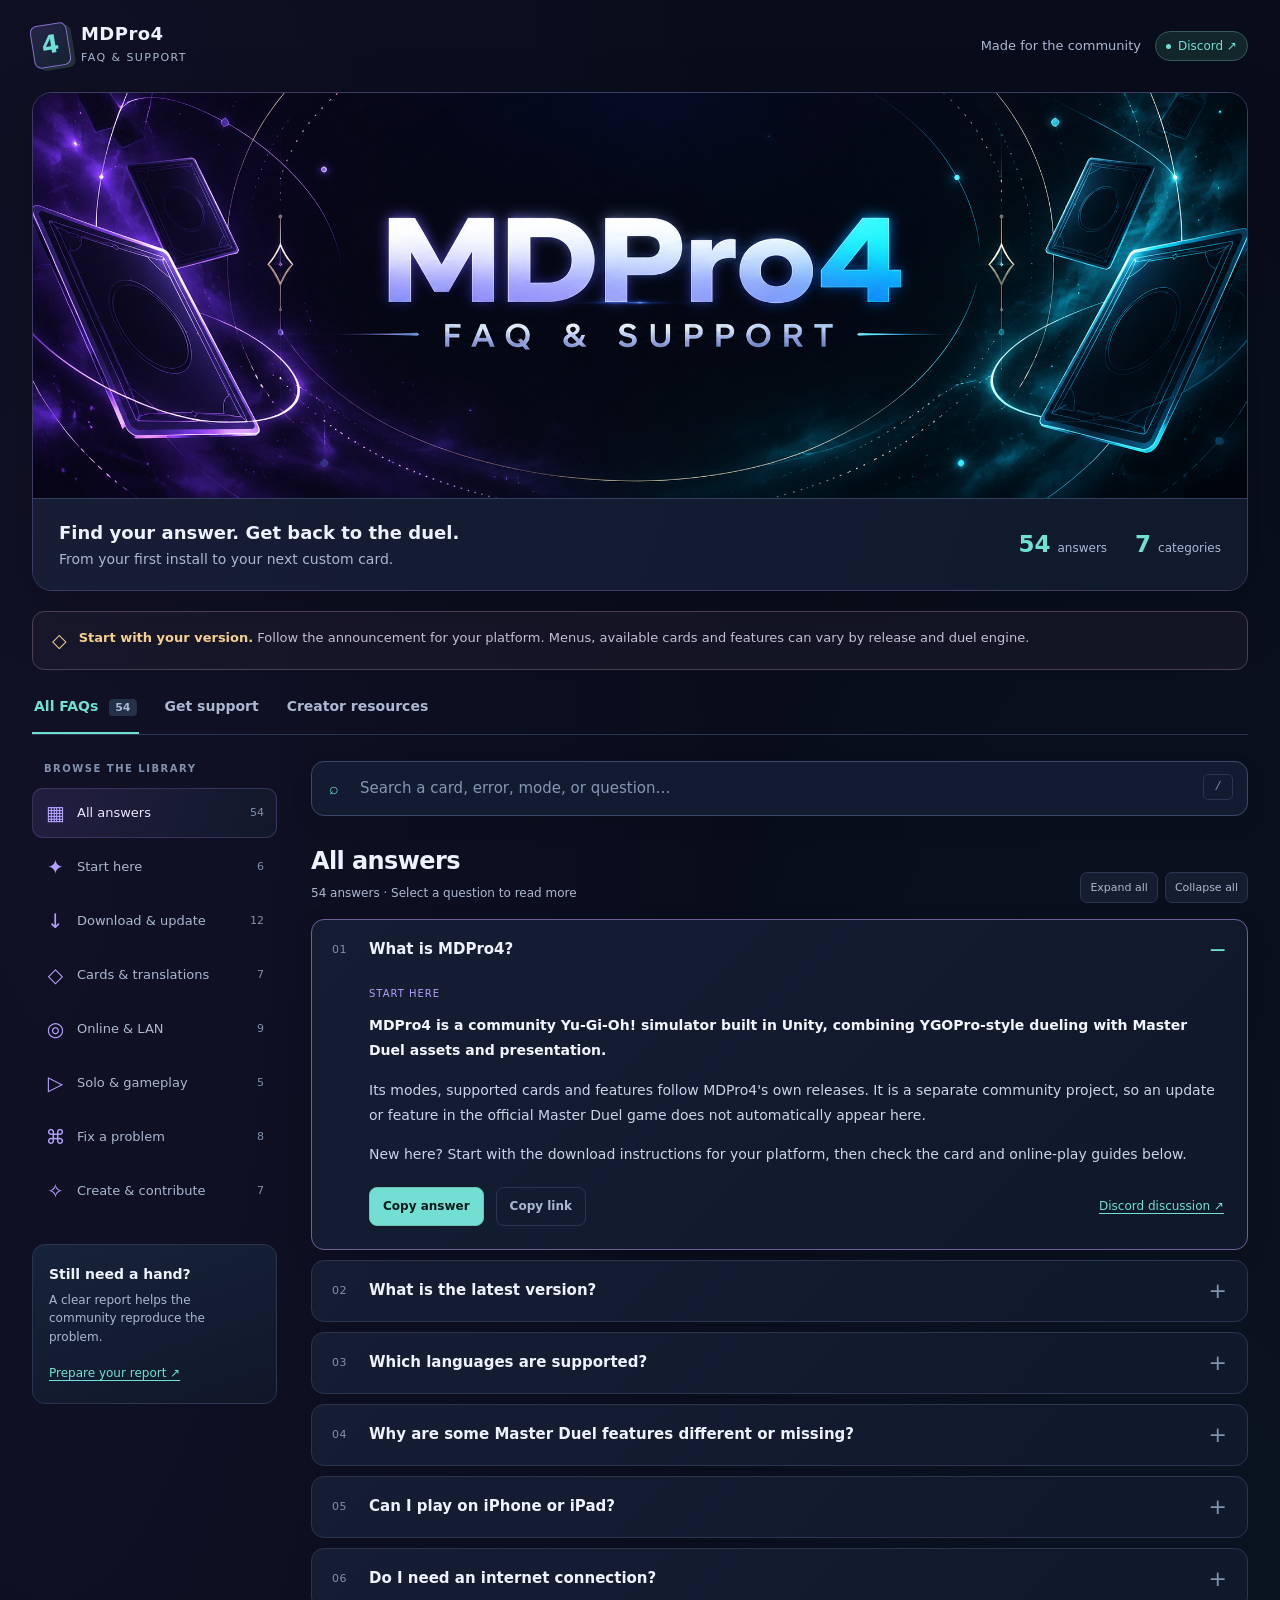
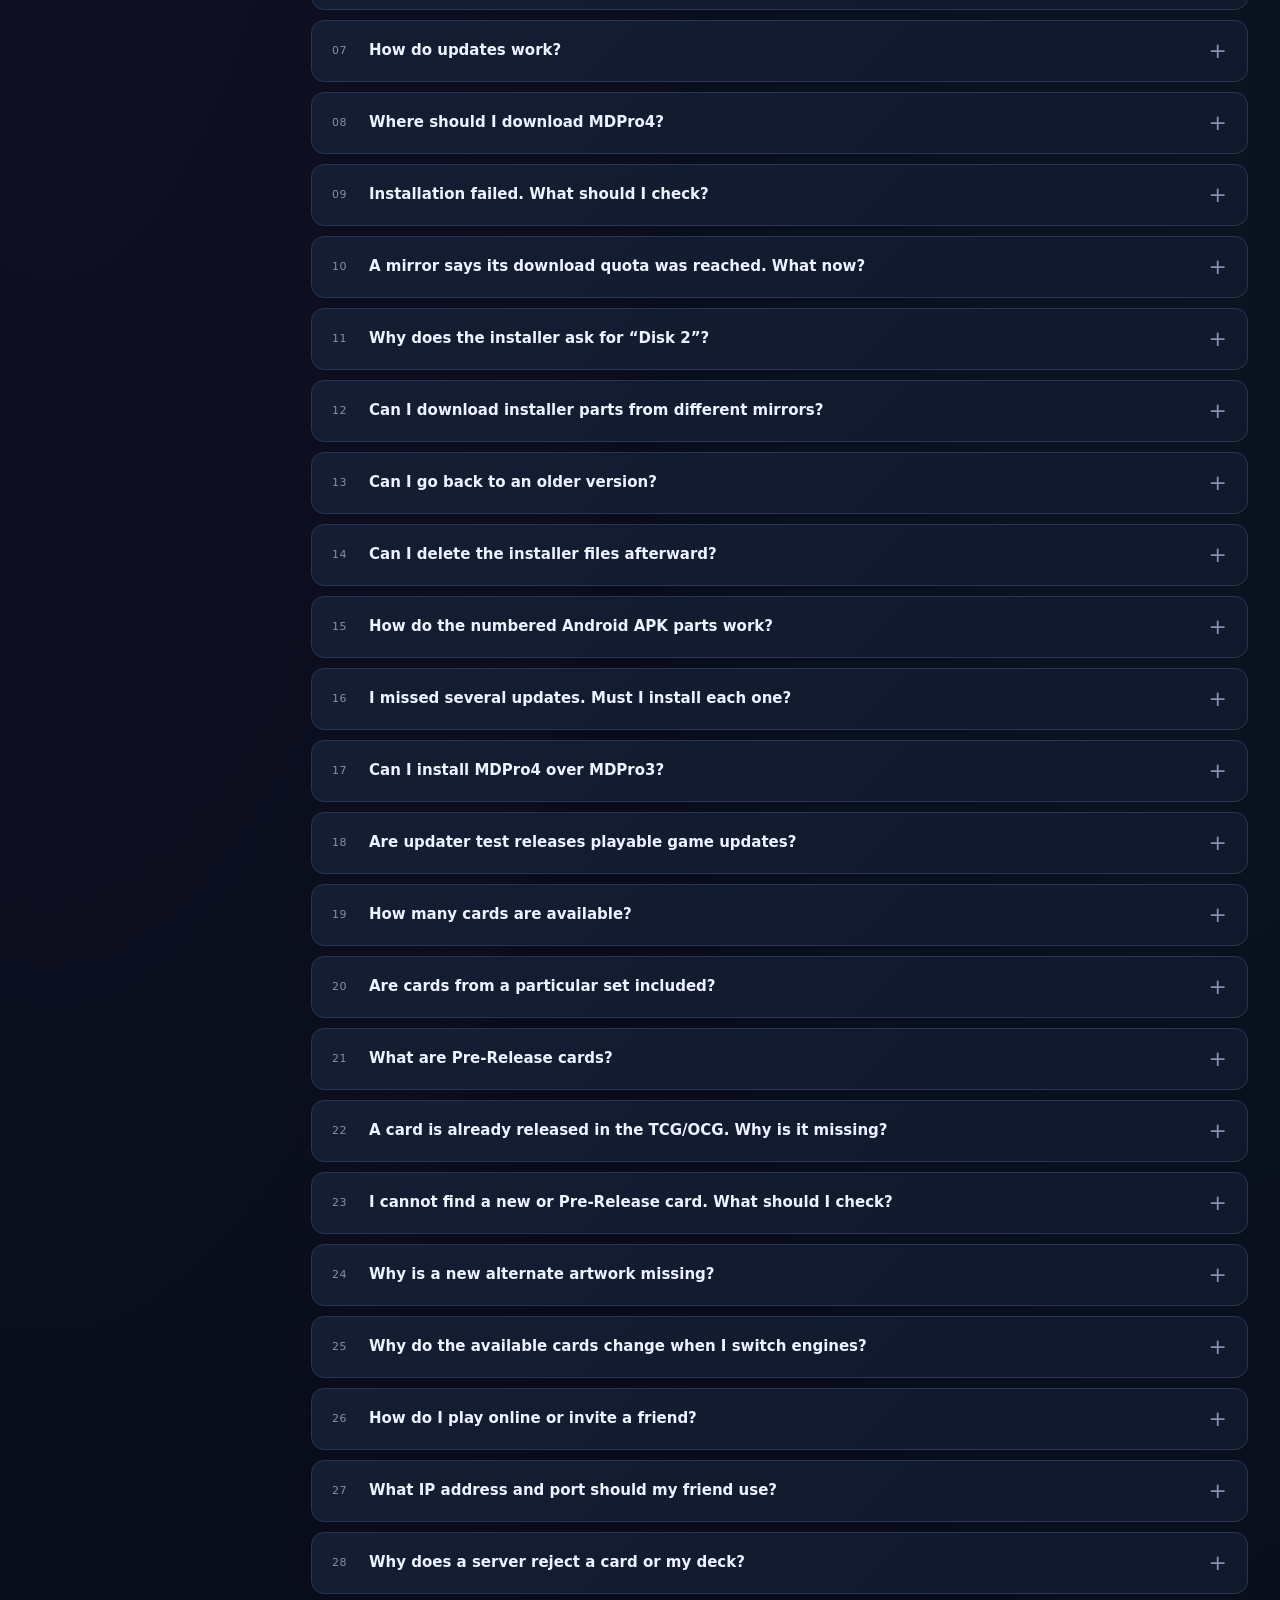
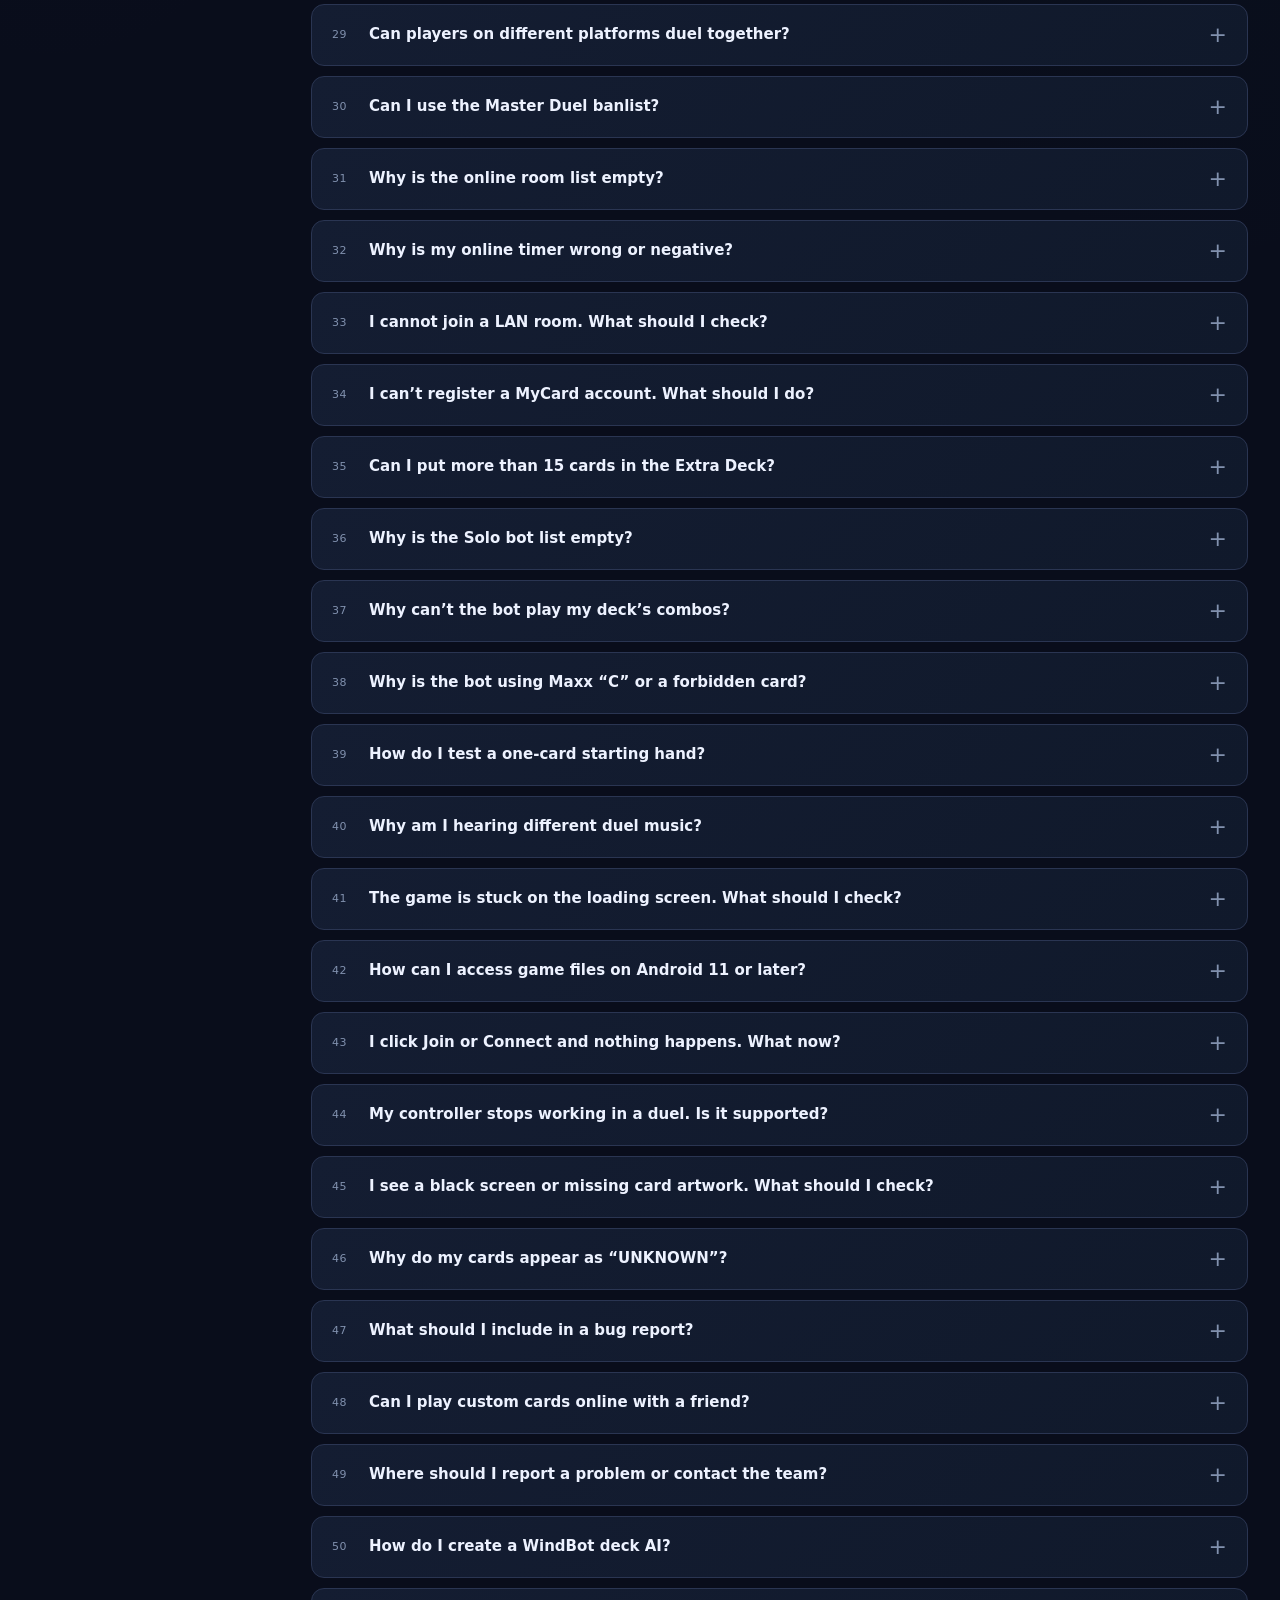
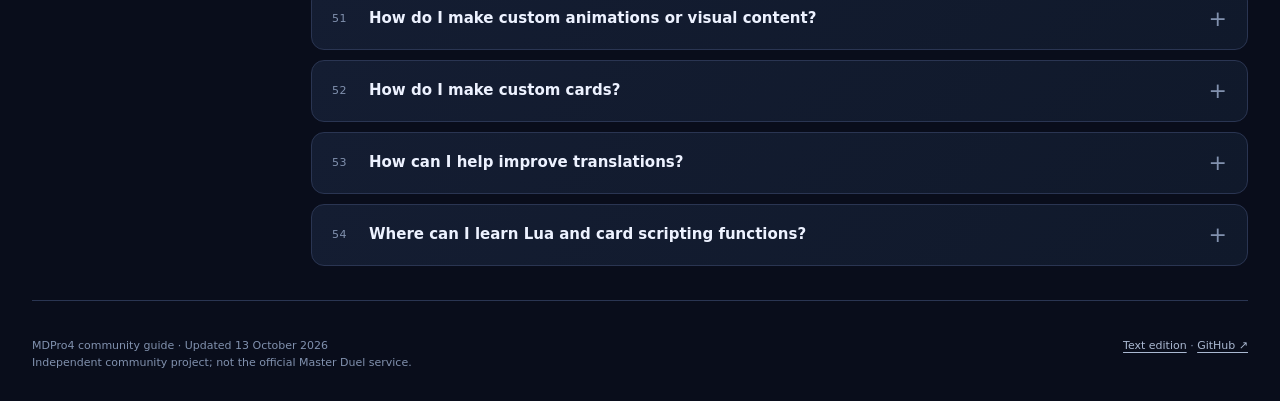
==== docs/index.html @ 45650cda "Publish MDPro4 FAQ and support website" ====
<!doctype html>
<html lang="en">
<head>
  <meta charset="utf-8">
  <meta name="viewport" content="width=device-width, initial-scale=1">
  <meta name="color-scheme" content="dark">
  <meta name="theme-color" content="#090d1b">
  <meta name="description" content="Find clear answers about MDPro4: downloads, updates, cards, translations, online play, troubleshooting and custom content.">
  <meta property="og:type" content="website">
  <meta property="og:title" content="MDPro4 — FAQ & Support">
  <meta property="og:description" content="Find your answer. Get back to the duel. The community guide to MDPro4.">
  <meta property="og:url" content="https://elderlich.github.io/MDPro4-FAQ/">
  <meta property="og:image" content="https://elderlich.github.io/MDPro4-FAQ/assets/faq-banner.png">
  <meta name="twitter:card" content="summary_large_image">
  <link rel="canonical" href="https://elderlich.github.io/MDPro4-FAQ/">
  <link rel="icon" type="image/svg+xml" href="assets/favicon.svg">
  <link rel="stylesheet" href="assets/site.css">
  <script src="assets/site.js" defer></script>
  <title>MDPro4 — FAQ & Support</title>
</head>
<body>
<a class="skip-link" href="#faq">Skip to questions</a>
<div class="shell">
  <header class="masthead">
    <a class="brand" href="#top" aria-label="MDPro4 FAQ and Support"><span class="brand-mark" aria-hidden="true">4</span><span><strong>MDPro4</strong><small>FAQ &amp; SUPPORT</small></span></a>
    <div class="masthead-right"><span>Made for the community</span><a class="pill community-link" href="https://discord.com/channels/506499657724067852/1358748598518677606" target="_blank" rel="noopener noreferrer"><span class="dot" aria-hidden="true"></span>Discord ↗</a></div>
  </header>
  <main id="top">
    <h1 class="sr-only">MDPro4 — FAQ &amp; Support</h1>
    <section class="hero" aria-label="Welcome to the MDPro4 community guide">
      <img src="assets/faq-banner.png" alt="MDPro4 — FAQ & Support, with glowing teal and violet cards" width="2172" height="724" fetchpriority="high">
      <div class="hero-tail"><p><strong>Find your answer. Get back to the duel.</strong>From your first install to your next custom card.</p><div class="hero-stats" aria-label="Guide overview"><div class="stat"><b>54</b><span>answers</span></div><div class="stat"><b>7</b><span>categories</span></div></div></div>
    </section>
    <div class="notice"><span class="notice-icon" aria-hidden="true">◇</span><div><b>Start with your version.</b> Follow the announcement for your platform. Menus, available cards and features can vary by release and duel engine.</div></div>
    <nav class="workspace-nav" aria-label="Guide sections"><a href="#faq" class="workspace-tab" data-pane="faq" aria-current="page">All FAQs <span class="tab-count">54</span></a><a href="#support" class="workspace-tab" data-pane="support">Get support</a><a href="#resources" class="workspace-tab" data-pane="resources">Creator resources</a></nav>
    <section id="faq" data-section="faq" aria-label="Frequently asked questions">
      <div class="library-grid">
        <aside class="sidebar"><div class="sidebar-heading">Browse the library</div><div class="category-list" id="categories" aria-label="FAQ categories"><button class="category-button" type="button" data-category="all" aria-pressed="true"><span class="icon" aria-hidden="true">▦</span><span>All answers</span><span class="count">54</span></button><button class="category-button" type="button" data-category="start" aria-pressed="false"><span class="icon" aria-hidden="true">✦</span><span>Start here</span><span class="count">6</span></button><button class="category-button" type="button" data-category="download" aria-pressed="false"><span class="icon" aria-hidden="true">↓</span><span>Download &amp; update</span><span class="count">12</span></button><button class="category-button" type="button" data-category="cards" aria-pressed="false"><span class="icon" aria-hidden="true">◇</span><span>Cards &amp; translations</span><span class="count">7</span></button><button class="category-button" type="button" data-category="online" aria-pressed="false"><span class="icon" aria-hidden="true">◎</span><span>Online &amp; LAN</span><span class="count">9</span></button><button class="category-button" type="button" data-category="solo" aria-pressed="false"><span class="icon" aria-hidden="true">▷</span><span>Solo &amp; gameplay</span><span class="count">5</span></button><button class="category-button" type="button" data-category="troubleshooting" aria-pressed="false"><span class="icon" aria-hidden="true">⌘</span><span>Fix a problem</span><span class="count">8</span></button><button class="category-button" type="button" data-category="create" aria-pressed="false"><span class="icon" aria-hidden="true">✧</span><span>Create &amp; contribute</span><span class="count">7</span></button></div><div class="sidebar-help"><strong>Still need a hand?</strong><p>A clear report helps the community reproduce the problem.</p><a href="#support">Prepare your report ↗</a></div></aside>
        <div class="library-main"><div class="search-wrap"><label class="sr-only" for="search">Search FAQ questions and answers</label><span class="search-icon" aria-hidden="true">⌕</span><input id="search" class="search" type="search" placeholder="Search a card, error, mode, or question…" autocomplete="off"><kbd class="search-key" id="search-key">/</kbd><button type="button" class="clear-search" id="clear-search" aria-label="Clear search" hidden>×</button></div>
          <div class="results-head"><div><h2 id="results-title">All answers</h2><p id="result-count" aria-live="polite">54 answers · Select a question to read more</p></div><div class="results-actions"><button type="button" class="small-button" id="expand-all">Expand all</button><button type="button" class="small-button" id="collapse-all">Collapse all</button></div></div>
          <div class="answer-list" id="answers"><details class="answer" id="faq-what-is-mdpro4" data-category="start" open>
<summary><span class="question-index" aria-hidden="true">01</span><h3 class="question-heading">What is MDPro4?</h3></summary>
<div class="answer-content"><span class="answer-category">Start here</span><div class="markdown"><p><strong>MDPro4 is a community Yu-Gi-Oh! simulator built in Unity, combining YGOPro-style dueling with Master Duel assets and presentation.</strong></p><p>Its modes, supported cards and features follow MDPro4&#x27;s own releases. It is a separate community project, so an update or feature in the official Master Duel game does not automatically appear here.</p><p>New here? Start with the download instructions for your platform, then check the card and online-play guides below.</p></div>
<div class="answer-actions"><button type="button" class="button primary" data-copy-answer="what-is-mdpro4">Copy answer</button><button type="button" class="button ghost" data-copy-link="what-is-mdpro4">Copy link</button><a class="thread-open" target="_blank" rel="noopener noreferrer" href="https://discord.com/channels/506499657724067852/1459577547107995842">Discord discussion ↗</a></div></div></details>
<details class="answer" id="faq-what-is-the-latest-version" data-category="start">
<summary><span class="question-index" aria-hidden="true">02</span><h3 class="question-heading">What is the latest version?</h3></summary>
<div class="answer-content"><span class="answer-category">Start here</span><div class="markdown"><p><strong>Check #announcements for the latest playable release for your platform.</strong> Compare its version with the one shown in your game and follow the matching installation or update instructions in <strong>#mdpro4-download</strong>.</p><p>A development version number is not a release announcement. Entries described as <strong>synthetic updater fixtures</strong> are for testing the updater, not for playing the game.</p><p>Platform releases can become available at different times, so use the package specifically announced for your device.</p></div>
<div class="answer-actions"><button type="button" class="button primary" data-copy-answer="what-is-the-latest-version">Copy answer</button><button type="button" class="button ghost" data-copy-link="what-is-the-latest-version">Copy link</button><a class="thread-open" target="_blank" rel="noopener noreferrer" href="https://discord.com/channels/506499657724067852/1459579096500670744">Discord discussion ↗</a></div></div></details>
<details class="answer" id="faq-which-languages-are-supported" data-category="start">
<summary><span class="question-index" aria-hidden="true">03</span><h3 class="question-heading">Which languages are supported?</h3></summary>
<div class="answer-content"><span class="answer-category">Start here</span><div class="markdown"><p>You can choose <strong>UI Language</strong> and <strong>Card Language</strong> separately in <strong>Settings → General</strong>.</p><p>The language set includes English, Spanish, French, German, Italian, Japanese, Korean, Portuguese, Thai, Simplified Chinese and Traditional Chinese.</p><p>Card translations and prerelease translations can have different coverage. If a card is missing or its text looks wrong, include the <strong>card name/ID, selected language, game version and a screenshot</strong> in your report.</p></div>
<div class="answer-actions"><button type="button" class="button primary" data-copy-answer="which-languages-are-supported">Copy answer</button><button type="button" class="button ghost" data-copy-link="which-languages-are-supported">Copy link</button><a class="thread-open" target="_blank" rel="noopener noreferrer" href="https://discord.com/channels/506499657724067852/1459580528247177306">Discord discussion ↗</a></div></div></details>
<details class="answer" id="faq-why-are-some-master-duel-features-different-or-missing" data-category="start">
<summary><span class="question-index" aria-hidden="true">04</span><h3 class="question-heading">Why are some Master Duel features different or missing?</h3></summary>
<div class="answer-content"><span class="answer-category">Start here</span><div class="markdown"><p><strong>MDPro4 has its own development and release process.</strong> A feature needs working game logic, interface controls, assets and platform support before it can be offered reliably.</p><p>Sharing Master Duel&#x27;s visual style does not mean every mode, event, animation or online service is available. Features may also depend on the selected duel engine.</p><p>For a request, describe what you want to do and include an example. For a broken existing feature, include your version, platform, mode and steps to reproduce it.</p></div>
<div class="answer-actions"><button type="button" class="button primary" data-copy-answer="why-are-some-master-duel-features-different-or-missing">Copy answer</button><button type="button" class="button ghost" data-copy-link="why-are-some-master-duel-features-different-or-missing">Copy link</button><a class="thread-open" target="_blank" rel="noopener noreferrer" href="https://discord.com/channels/506499657724067852/1459582520059363328">Discord discussion ↗</a></div></div></details>
<details class="answer" id="faq-can-i-play-on-iphone-or-ipad" data-category="start">
<summary><span class="question-index" aria-hidden="true">05</span><h3 class="question-heading">Can I play on iPhone or iPad?</h3></summary>
<div class="answer-content"><span class="answer-category">Start here</span><div class="markdown"><p><strong>There is no announced iOS release or release date in this FAQ.</strong> Follow the project&#x27;s release announcements for any change.</p><p>An Android APK cannot be installed as an iPhone app. Please use only a package explicitly released for your device.</p></div>
<div class="answer-actions"><button type="button" class="button primary" data-copy-answer="can-i-play-on-iphone-or-ipad">Copy answer</button><button type="button" class="button ghost" data-copy-link="can-i-play-on-iphone-or-ipad">Copy link</button><a class="thread-open" target="_blank" rel="noopener noreferrer" href="https://discord.com/channels/506499657724067852/1459583510577676381">Discord discussion ↗</a></div></div></details>
<details class="answer" id="faq-do-i-need-an-internet-connection" data-category="start">
<summary><span class="question-index" aria-hidden="true">06</span><h3 class="question-heading">Do I need an internet connection?</h3></summary>
<div class="answer-content"><span class="answer-category">Start here</span><div class="markdown"><p><strong>You need internet access to download the game, get updates and use online services.</strong> The current base installers contain their resources for offline installation once the complete set has been downloaded.</p><p>Local play uses the content included in your installed release. Online duels, account services and downloading optional or newer packs require a connection.</p><p>An unfinished base installation must still be completed before ordinary play and patching can proceed.</p></div>
<div class="answer-actions"><button type="button" class="button primary" data-copy-answer="do-i-need-an-internet-connection">Copy answer</button><button type="button" class="button ghost" data-copy-link="do-i-need-an-internet-connection">Copy link</button></div></div></details>
<details class="answer" id="faq-how-do-updates-work" data-category="download">
<summary><span class="question-index" aria-hidden="true">07</span><h3 class="question-heading">How do updates work?</h3></summary>
<div class="answer-content"><span class="answer-category">Download &amp; update</span><div class="markdown"><p><strong>MDPro4 includes an in-game update system for published, supported update routes.</strong> Finish the complete base installation first, then follow the update prompts.</p><p>You can usually skip intermediate releases when a cumulative patch is published for your installed version. On Android, an update that changes the application may also require a matching APK.</p><p>If no route is offered for your version, follow the release announcement. Patches replace changed files; they are not a full repair scan for every missing or damaged file.</p><p>Keep enough free space for downloads, extraction and temporary backups, and allow installation or recovery to finish.</p></div>
<div class="answer-actions"><button type="button" class="button primary" data-copy-answer="how-do-updates-work">Copy answer</button><button type="button" class="button ghost" data-copy-link="how-do-updates-work">Copy link</button><a class="thread-open" target="_blank" rel="noopener noreferrer" href="https://discord.com/channels/506499657724067852/1459594141976625363">Discord discussion ↗</a></div></div></details>
<details class="answer" id="faq-where-should-i-download-mdpro4" data-category="download">
<summary><span class="question-index" aria-hidden="true">08</span><h3 class="question-heading">Where should I download MDPro4?</h3></summary>
<div class="answer-content"><span class="answer-category">Download &amp; update</span><div class="markdown"><p><strong>Use #mdpro4-download and the matching post in #announcements.</strong> Choose the package released for your platform and follow its installation instructions.</p><p>Download the complete installer set from the same release. Windows, Android, Linux and macOS use different packages; keep the original part filenames.</p><p>The download channel also contains the community installation guide. Follow the instructions for your exact release if an older guide shows different steps.</p><p>A GitHub <strong>Source code</strong> ZIP is not a ready-to-play installation. Synthetic updater fixtures are not the game either.</p></div>
<div class="answer-actions"><button type="button" class="button primary" data-copy-answer="where-should-i-download-mdpro4">Copy answer</button><button type="button" class="button ghost" data-copy-link="where-should-i-download-mdpro4">Copy link</button><a class="thread-open" target="_blank" rel="noopener noreferrer" href="https://discord.com/channels/506499657724067852/1459584354316452093">Discord discussion ↗</a></div></div></details>
<details class="answer" id="faq-installation-failed-what-should-i-check" data-category="download">
<summary><span class="question-index" aria-hidden="true">09</span><h3 class="question-heading">Installation failed. What should I check?</h3></summary>
<div class="answer-content"><span class="answer-category">Download &amp; update</span><div class="markdown"><p><strong>Keep the exact error message—it tells us where installation stopped.</strong></p><ol><li>Check that every required part is present and belongs to the same platform, version and installer set.</li><li>Keep the original filenames. On desktop, place all parts beside the installer.</li><li>Check free space for both the downloaded files and the extracted game.</li><li>If a part fails verification, download that part again from an announced mirror.</li></ol><p>On Android, install and open each numbered APK in order; wait for its completion message before the next one.</p><p>Still failing? Report your device/OS, release version, filename or part number, download source and exact error. Preserve any recovery or backup folder mentioned by the game.</p></div>
<div class="answer-actions"><button type="button" class="button primary" data-copy-answer="installation-failed-what-should-i-check">Copy answer</button><button type="button" class="button ghost" data-copy-link="installation-failed-what-should-i-check">Copy link</button><a class="thread-open" target="_blank" rel="noopener noreferrer" href="https://discord.com/channels/506499657724067852/1459584722094002371">Discord discussion ↗</a></div></div></details>
<details class="answer" id="faq-a-mirror-says-its-download-quota-was-reached-what-now" data-category="download">
<summary><span class="question-index" aria-hidden="true">10</span><h3 class="question-heading">A mirror says its download quota was reached. What now?</h3></summary>
<div class="answer-content"><span class="answer-category">Download &amp; update</span><div class="markdown"><p><strong>Try another mirror listed in the same release announcement, or try the affected host again later.</strong></p><p>A host&#x27;s quota message does not mean your installed game is broken. Keep any parts that finished correctly and get the missing parts from another announced mirror of the <strong>exact same installer set</strong>.</p><p>If every listed source fails, report the release, filename, mirror and exact message so the download links can be checked.</p></div>
<div class="answer-actions"><button type="button" class="button primary" data-copy-answer="a-mirror-says-its-download-quota-was-reached-what-now">Copy answer</button><button type="button" class="button ghost" data-copy-link="a-mirror-says-its-download-quota-was-reached-what-now">Copy link</button><a class="thread-open" target="_blank" rel="noopener noreferrer" href="https://discord.com/channels/506499657724067852/1459584868202578051">Discord discussion ↗</a></div></div></details>
<details class="answer" id="faq-why-does-the-installer-ask-for-disk-2" data-category="download">
<summary><span class="question-index" aria-hidden="true">11</span><h3 class="question-heading">Why does the installer ask for “Disk 2”?</h3></summary>
<div class="answer-content"><span class="answer-category">Download &amp; update</span><div class="markdown"><p><strong>It is looking for the next installer part. You do not need a physical disc.</strong></p><p>Download all numbered files listed for that release and keep them together beside the setup program. Keep their original names, including extensions. A browser-added suffix such as <code>(1)</code> can prevent the installer from finding a part.</p><p>If it still asks, check that the file finished downloading and belongs to the same installer set. Use the release&#x27;s file list or checksums when available. Do not mix files from an older or rebuilt set, even if the displayed game version matches.</p></div>
<div class="answer-actions"><button type="button" class="button primary" data-copy-answer="why-does-the-installer-ask-for-disk-2">Copy answer</button><button type="button" class="button ghost" data-copy-link="why-does-the-installer-ask-for-disk-2">Copy link</button><a class="thread-open" target="_blank" rel="noopener noreferrer" href="https://discord.com/channels/506499657724067852/1459593077382582313">Discord discussion ↗</a></div></div></details>
<details class="answer" id="faq-can-i-download-installer-parts-from-different-mirrors" data-category="download">
<summary><span class="question-index" aria-hidden="true">12</span><h3 class="question-heading">Can I download installer parts from different mirrors?</h3></summary>
<div class="answer-content"><span class="answer-category">Download &amp; update</span><div class="markdown"><p><strong>Yes, if the mirrors provide identical files from the exact same installer set.</strong></p><p>For example, you can get Parts 1–3 from one announced mirror and Part 4 from another. Keep the original filenames and verify checksums when supplied.</p><p>Match the platform, release and set—not just the version number. A repackaged installer can have different split boundaries while keeping the same game version. Never mix old and refreshed parts.</p><p>This helps you obtain the complete set. It does not combine several hosts into one faster download.</p></div>
<div class="answer-actions"><button type="button" class="button primary" data-copy-answer="can-i-download-installer-parts-from-different-mirrors">Copy answer</button><button type="button" class="button ghost" data-copy-link="can-i-download-installer-parts-from-different-mirrors">Copy link</button><a class="thread-open" target="_blank" rel="noopener noreferrer" href="https://discord.com/channels/506499657724067852/1459596960544592024">Discord discussion ↗</a></div></div></details>
<details class="answer" id="faq-can-i-go-back-to-an-older-version" data-category="download">
<summary><span class="question-index" aria-hidden="true">13</span><h3 class="question-heading">Can I go back to an older version?</h3></summary>
<div class="answer-content"><span class="answer-category">Download &amp; update</span><div class="markdown"><p><strong>Downgrading an installed game is not supported by the updater.</strong> Do not apply an older patch or copy an old executable over a newer installation: the player, data and assets need to match.</p><p>If you need an older version for a specific reason, ask in <strong>#troubleshoot</strong> with your current version and platform. An older complete release, if still available, would need separate release-specific instructions.</p><p>Back up or export your decks, replays and custom content before changing installations. Newer saved data may not work in an older version, and uninstalling an Android app can remove its data.</p></div>
<div class="answer-actions"><button type="button" class="button primary" data-copy-answer="can-i-go-back-to-an-older-version">Copy answer</button><button type="button" class="button ghost" data-copy-link="can-i-go-back-to-an-older-version">Copy link</button><a class="thread-open" target="_blank" rel="noopener noreferrer" href="https://discord.com/channels/506499657724067852/1459597160264892648">Discord discussion ↗</a></div></div></details>
<details class="answer" id="faq-can-i-delete-the-installer-files-afterward" data-category="download">
<summary><span class="question-index" aria-hidden="true">14</span><h3 class="question-heading">Can I delete the installer files afterward?</h3></summary>
<div class="answer-content"><span class="answer-category">Download &amp; update</span><div class="markdown"><p><strong>After the complete installation finishes and the game opens successfully, you can remove the downloaded setup archives or APK copies to save space.</strong> Keeping a backup set is useful if you want to reinstall without downloading everything again.</p><p>Delete only the installer files you downloaded. Keep the installed game, its resource folders, decks and replays. On Android, finish every required APK part before removing your downloaded copies.</p><p>Do not manually delete update recovery or backup folders while installation is running or an error still needs investigation.</p></div>
<div class="answer-actions"><button type="button" class="button primary" data-copy-answer="can-i-delete-the-installer-files-afterward">Copy answer</button><button type="button" class="button ghost" data-copy-link="can-i-delete-the-installer-files-afterward">Copy link</button><a class="thread-open" target="_blank" rel="noopener noreferrer" href="https://discord.com/channels/506499657724067852/1459597296357605457">Discord discussion ↗</a></div></div></details>
<details class="answer" id="faq-how-do-the-numbered-android-apk-parts-work" data-category="download">
<summary><span class="question-index" aria-hidden="true">15</span><h3 class="question-heading">How do the numbered Android APK parts work?</h3></summary>
<div class="answer-content"><span class="answer-category">Download &amp; update</span><div class="markdown"><p><strong>Each APK installs another part of the same offline resource set.</strong></p><ol><li>Download the complete set for the announced Android release.</li><li>Install <strong>Part 1</strong>, open the game, and wait until that part finishes.</li><li>When the game says the part installed successfully, close it and install the next APK as an update to the same app.</li><li>Open the game after every part and continue until the full set is complete.</li></ol><p>Keep enough free space for downloaded APKs and extracted resources. Do not uninstall the app between parts: the completed resources must stay in place. Installing all APKs without opening them in between does not extract each part.</p><p>If it stops, report the part number, completed count, device and exact message.</p></div>
<div class="answer-actions"><button type="button" class="button primary" data-copy-answer="how-do-the-numbered-android-apk-parts-work">Copy answer</button><button type="button" class="button ghost" data-copy-link="how-do-the-numbered-android-apk-parts-work">Copy link</button></div></div></details>
<details class="answer" id="faq-i-missed-several-updates-must-i-install-each-one" data-category="download">
<summary><span class="question-index" aria-hidden="true">16</span><h3 class="question-heading">I missed several updates. Must I install each one?</h3></summary>
<div class="answer-content"><span class="answer-category">Download &amp; update</span><div class="markdown"><p><strong>Usually no—use the update offered for your installed version.</strong> When a cumulative patch is published, it contains the changes needed to go directly from your version to the target release.</p><p>Windows can also process a supported chain of incremental patches in one update operation. Android, Linux and macOS need a published direct cumulative route.</p><p>Do not download every alternative patch or manually combine archives. If your version has no supported route, follow the release announcement&#x27;s installation instructions.</p></div>
<div class="answer-actions"><button type="button" class="button primary" data-copy-answer="i-missed-several-updates-must-i-install-each-one">Copy answer</button><button type="button" class="button ghost" data-copy-link="i-missed-several-updates-must-i-install-each-one">Copy link</button></div></div></details>
<details class="answer" id="faq-can-i-install-mdpro4-over-mdpro3" data-category="download">
<summary><span class="question-index" aria-hidden="true">17</span><h3 class="question-heading">Can I install MDPro4 over MDPro3?</h3></summary>
<div class="answer-content"><span class="answer-category">Download &amp; update</span><div class="markdown"><p><strong>Install MDPro4 as a fresh installation and keep a backup of your MDPro3 files.</strong> The Workshop distribution treats MDPro4 as a new baseline, including a different Android app identity.</p><p>Export or copy the decks, replays and custom content you want to retain, then import supported files into MDPro4. Check them in the new game before removing the old installation.</p><p>Do not merge the entire MDPro3 game folder into MDPro4: old player files, bundles and configuration can conflict with the new release. Compatibility of every old replay or custom pack is not guaranteed.</p></div>
<div class="answer-actions"><button type="button" class="button primary" data-copy-answer="can-i-install-mdpro4-over-mdpro3">Copy answer</button><button type="button" class="button ghost" data-copy-link="can-i-install-mdpro4-over-mdpro3">Copy link</button></div></div></details>
<details class="answer" id="faq-are-updater-test-releases-playable-game-updates" data-category="download">
<summary><span class="question-index" aria-hidden="true">18</span><h3 class="question-heading">Are updater test releases playable game updates?</h3></summary>
<div class="answer-content"><span class="answer-category">Download &amp; update</span><div class="markdown"><p><strong>No. Releases described as synthetic updater fixtures exist to test the update system.</strong> They are not complete game releases or ordinary patches for your main installation.</p><p>Use only the playable release and update channel announced for players. Test fixtures belong in disposable test installations following the maintainer&#x27;s instructions.</p><p>Pre-Release <strong>card packs</strong> are a separate feature: they add newer card content and should not be confused with updater test builds.</p></div>
<div class="answer-actions"><button type="button" class="button primary" data-copy-answer="are-updater-test-releases-playable-game-updates">Copy answer</button><button type="button" class="button ghost" data-copy-link="are-updater-test-releases-playable-game-updates">Copy link</button></div></div></details>
<details class="answer" id="faq-how-many-cards-are-available" data-category="cards">
<summary><span class="question-index" aria-hidden="true">19</span><h3 class="question-heading">How many cards are available?</h3></summary>
<div class="answer-content"><span class="answer-category">Cards &amp; translations</span><div class="markdown"><p>The total changes with game data updates, Pre-Release packs, alternate artwork, and installed custom packs. Standard and Rush Duel also have different card pools.</p><p>For a specific card, search the Deck Editor with the relevant pool selected and restrictive filters cleared. Include your <strong>game version, language, and card ID/name</strong> when asking about something missing.</p><p>We avoid a fixed FAQ total because it would quickly become outdated.</p></div>
<div class="answer-actions"><button type="button" class="button primary" data-copy-answer="how-many-cards-are-available">Copy answer</button><button type="button" class="button ghost" data-copy-link="how-many-cards-are-available">Copy link</button><a class="thread-open" target="_blank" rel="noopener noreferrer" href="https://discord.com/channels/506499657724067852/1459579690208727163">Discord discussion ↗</a></div></div></details>
<details class="answer" id="faq-are-cards-from-a-particular-set-included" data-category="cards">
<summary><span class="question-index" aria-hidden="true">20</span><h3 class="question-heading">Are cards from a particular set included?</h3></summary>
<div class="answer-content"><span class="answer-category">Cards &amp; translations</span><div class="markdown"><p>Check the card in the <strong>Deck Editor</strong> first. Update the relevant Standard or Rush Pre-Release pack if it is a newer card, then clear search filters that could hide it.</p><p>A card appearing in the editor confirms that its data is installed. It does not prove every interaction has been tested or that every online server supports it.</p><p>If you need help, give us the <strong>set name, exact card name or ID, game version, language, and mode/server</strong>.</p></div>
<div class="answer-actions"><button type="button" class="button primary" data-copy-answer="are-cards-from-a-particular-set-included">Copy answer</button><button type="button" class="button ghost" data-copy-link="are-cards-from-a-particular-set-included">Copy link</button><a class="thread-open" target="_blank" rel="noopener noreferrer" href="https://discord.com/channels/506499657724067852/1459580322047070219">Discord discussion ↗</a></div></div></details>
<details class="answer" id="faq-what-are-pre-release-cards" data-category="cards">
<summary><span class="question-index" aria-hidden="true">21</span><h3 class="question-heading">What are Pre-Release cards?</h3></summary>
<div class="answer-content"><span class="answer-category">Cards &amp; translations</span><div class="markdown"><p>Pre-Release packs add newer cards and their scripts before they are included in the regular card data. Their translations and effects may change as the cards are reviewed.</p><p><strong>Standard and Rush Duel use separate packs.</strong> Update the pack you need from <strong>Settings → Expansions</strong>, outside an active duel.</p><p>Having a card installed does not automatically make it legal or supported on every online server.</p><p>The project is now called <a href="https://github.com/ElderLich/Pre-Release-Translations" target="_blank" rel="noopener noreferrer">Pre-Release Translations</a>. The old <strong>TransSuperpre</strong> download location is retired.</p><p>These packs extend the <strong>ocgcore</strong> card pool; they do not add effects to the separate Master Duel native engine.</p></div>
<div class="answer-actions"><button type="button" class="button primary" data-copy-answer="what-are-pre-release-cards">Copy answer</button><button type="button" class="button ghost" data-copy-link="what-are-pre-release-cards">Copy link</button><a class="thread-open" target="_blank" rel="noopener noreferrer" href="https://discord.com/channels/506499657724067852/1459580941046517913">Discord discussion ↗</a></div></div></details>
<details class="answer" id="faq-a-card-is-already-released-in-the-tcg-ocg-why-is-it-missing" data-category="cards">
<summary><span class="question-index" aria-hidden="true">22</span><h3 class="question-heading">A card is already released in the TCG/OCG. Why is it missing?</h3></summary>
<div class="answer-content"><span class="answer-category">Cards &amp; translations</span><div class="markdown"><p>The physical release date and the simulator update schedule are separate. A card still needs to reach the game&#x27;s data and scripts; translated packs can also need review before publication.</p><p>First update the relevant pack under <strong>Settings → Expansions</strong> and check your Deck Editor filters.</p><p>If it is still missing, tell us the <strong>exact card name or ID</strong>, your <strong>language</strong>, and your <strong>game version</strong>. The release of a physical set does not guarantee same-day availability in every language.</p></div>
<div class="answer-actions"><button type="button" class="button primary" data-copy-answer="a-card-is-already-released-in-the-tcg-ocg-why-is-it-missing">Copy answer</button><button type="button" class="button ghost" data-copy-link="a-card-is-already-released-in-the-tcg-ocg-why-is-it-missing">Copy link</button><a class="thread-open" target="_blank" rel="noopener noreferrer" href="https://discord.com/channels/506499657724067852/1459582057847197756">Discord discussion ↗</a></div></div></details>
<details class="answer" id="faq-i-cannot-find-a-new-or-pre-release-card-what-should-i-check" data-category="cards">
<summary><span class="question-index" aria-hidden="true">23</span><h3 class="question-heading">I cannot find a new or Pre-Release card. What should I check?</h3></summary>
<div class="answer-content"><span class="answer-category">Cards &amp; translations</span><div class="markdown"><ol><li>Check whether it belongs to <strong>Standard</strong> or <strong>Rush Duel</strong>.</li><li>Outside a duel, open <strong>Settings → Expansions</strong> and update that Pre-Release pack.</li><li>Clear restrictive Deck Editor filters and check the relevant card pool.</li><li>Search by <strong>card ID</strong> if available; translated names can differ.</li></ol><p>The pack follows your selected interface language. After changing languages, update the relevant pack again.</p><p>If it remains missing, report the card name/ID, language, game version, and any update error. Different languages may receive reviewed cards at different times; an update check cannot download unpublished content.</p></div>
<div class="answer-actions"><button type="button" class="button primary" data-copy-answer="i-cannot-find-a-new-or-pre-release-card-what-should-i-check">Copy answer</button><button type="button" class="button ghost" data-copy-link="i-cannot-find-a-new-or-pre-release-card-what-should-i-check">Copy link</button><a class="thread-open" target="_blank" rel="noopener noreferrer" href="https://discord.com/channels/506499657724067852/1459591821427605719">Discord discussion ↗</a></div></div></details>
<details class="answer" id="faq-why-is-a-new-alternate-artwork-missing" data-category="cards">
<summary><span class="question-index" aria-hidden="true">24</span><h3 class="question-heading">Why is a new alternate artwork missing?</h3></summary>
<div class="answer-content"><span class="answer-category">Cards &amp; translations</span><div class="markdown"><p><strong>Alternate artwork is added after its official OCG/TCG release, as part of a later game/data update.</strong> An announcement or preview image does not mean the artwork is already included.</p><p>Check the current release notes and the card’s available artwork variants. If an artwork that should be present is missing, include the <strong>card name, a reference image/link, game version and platform</strong>.</p><p>This helps us distinguish artwork awaiting inclusion from an installed image that is failing to load.</p></div>
<div class="answer-actions"><button type="button" class="button primary" data-copy-answer="why-is-a-new-alternate-artwork-missing">Copy answer</button><button type="button" class="button ghost" data-copy-link="why-is-a-new-alternate-artwork-missing">Copy link</button><a class="thread-open" target="_blank" rel="noopener noreferrer" href="https://discord.com/channels/506499657724067852/1472170065293082829">Discord discussion ↗</a></div></div></details>
<details class="answer" id="faq-why-do-the-available-cards-change-when-i-switch-engines" data-category="cards">
<summary><span class="question-index" aria-hidden="true">25</span><h3 class="question-heading">Why do the available cards change when I switch engines?</h3></summary>
<div class="answer-content"><span class="answer-category">Cards &amp; translations</span><div class="markdown"><p><strong>The ocgcore and Master Duel native engines use different card data.</strong> If your build offers engine selection, switching can change which cards and modes are available.</p><p>Pre-Release packs and ordinary custom Lua cards extend the <strong>ocgcore</strong> card pool. They do not automatically add those cards or effects to the native engine.</p><p>When reporting a missing card, effect problem or replay issue, include the <strong>selected engine</strong>, card name/ID, mode and game version. Attach the replay saved by that mode; keep its original file extension.</p></div>
<div class="answer-actions"><button type="button" class="button primary" data-copy-answer="why-do-the-available-cards-change-when-i-switch-engines">Copy answer</button><button type="button" class="button ghost" data-copy-link="why-do-the-available-cards-change-when-i-switch-engines">Copy link</button></div></div></details>
<details class="answer" id="faq-how-do-i-play-online-or-invite-a-friend" data-category="online">
<summary><span class="question-index" aria-hidden="true">26</span><h3 class="question-heading">How do I play online or invite a friend?</h3></summary>
<div class="answer-content"><span class="answer-category">Online &amp; LAN</span><div class="markdown"><p>Open <strong>Online</strong> and choose the service or room you want to use. Both players need a compatible game version and the same server/room details.</p><p><strong>Inviting a friend</strong><br>Use <strong>Copy link</strong> for the selected server/room, or <strong>Connection details → Copy join link</strong> inside a room. Your friend can open the invitation or paste it into Online’s room-code field and select <strong>Connect</strong>.</p><p><strong>Playing over LAN</strong><br>One player creates the local room; the others connect using the host’s reachable IP address and the port shown in its connection details.</p><p>A LAN invitation does not create a network connection by itself. Room links may contain the password, so share them with the intended players.</p></div>
<div class="answer-actions"><button type="button" class="button primary" data-copy-answer="how-do-i-play-online-or-invite-a-friend">Copy answer</button><button type="button" class="button ghost" data-copy-link="how-do-i-play-online-or-invite-a-friend">Copy link</button><a class="thread-open" target="_blank" rel="noopener noreferrer" href="https://discord.com/channels/506499657724067852/1459585386702700574">Discord discussion ↗</a></div></div></details>
<details class="answer" id="faq-what-ip-address-and-port-should-my-friend-use" data-category="online">
<summary><span class="question-index" aria-hidden="true">27</span><h3 class="question-heading">What IP address and port should my friend use?</h3></summary>
<div class="answer-content"><span class="answer-category">Online &amp; LAN</span><div class="markdown"><p>The <strong>host</strong> is the player who created the local room. Other players need that host’s reachable IP address and the <strong>actual room port</strong>.</p><ul><li>On the same local network, use the host’s local network address.</li><li>Through a shared VPN, use the host’s address on that VPN.</li><li><strong>127.0.0.1 / localhost points to your own device</strong>—do not send it to a friend as the host address.</li></ul><p>Copy the port from the room’s connection details. Hosting normally searches from <strong>7911</strong>, but another available port may be used.</p><p>Across different networks, simply sharing a local IP address is not enough; the devices must have a reachable network route.</p></div>
<div class="answer-actions"><button type="button" class="button primary" data-copy-answer="what-ip-address-and-port-should-my-friend-use">Copy answer</button><button type="button" class="button ghost" data-copy-link="what-ip-address-and-port-should-my-friend-use">Copy link</button></div></div></details>
<details class="answer" id="faq-why-does-a-server-reject-a-card-or-my-deck" data-category="online">
<summary><span class="question-index" aria-hidden="true">28</span><h3 class="question-heading">Why does a server reject a card or my deck?</h3></summary>
<div class="answer-content"><span class="answer-category">Online &amp; LAN</span><div class="markdown"><p><strong>The server decides which cards and decks it accepts.</strong> A card appearing in your editor does not guarantee that it is available or legal on that server.</p><p>Possible reasons include the room’s card pool, banlist, deck-size rules, unsupported prerelease/custom cards, or different client/server data versions.</p><p>Read the exact rejection message and check the room settings. If it still seems wrong, include the <strong>server, room rules, game version, card name/ID and complete error message</strong>.</p></div>
<div class="answer-actions"><button type="button" class="button primary" data-copy-answer="why-does-a-server-reject-a-card-or-my-deck">Copy answer</button><button type="button" class="button ghost" data-copy-link="why-does-a-server-reject-a-card-or-my-deck">Copy link</button><a class="thread-open" target="_blank" rel="noopener noreferrer" href="https://discord.com/channels/506499657724067852/1459593640929263676">Discord discussion ↗</a></div></div></details>
<details class="answer" id="faq-can-players-on-different-platforms-duel-together" data-category="online">
<summary><span class="question-index" aria-hidden="true">29</span><h3 class="question-heading">Can players on different platforms duel together?</h3></summary>
<div class="answer-content"><span class="answer-category">Online &amp; LAN</span><div class="markdown"><p>Use <strong>compatible releases on the same supported server or room</strong>. Both players must use compatible game data and any required custom content.</p><p>The operating system alone does not determine whether the connection will work: server compatibility, version differences and network reachability also matter.</p><p>If a mixed-platform connection fails, report <strong>both platforms, both game versions, the server/room type and the exact error</strong>. For LAN, check the host’s IP address and room port as well.</p></div>
<div class="answer-actions"><button type="button" class="button primary" data-copy-answer="can-players-on-different-platforms-duel-together">Copy answer</button><button type="button" class="button ghost" data-copy-link="can-players-on-different-platforms-duel-together">Copy link</button><a class="thread-open" target="_blank" rel="noopener noreferrer" href="https://discord.com/channels/506499657724067852/1459595060621345060">Discord discussion ↗</a></div></div></details>
<details class="answer" id="faq-can-i-use-the-master-duel-banlist" data-category="online">
<summary><span class="question-index" aria-hidden="true">30</span><h3 class="question-heading">Can I use the Master Duel banlist?</h3></summary>
<div class="answer-content"><span class="answer-category">Online &amp; LAN</span><div class="markdown"><p>Where the mode offers banlist selection, choose an installed list marked <strong>MD</strong> and check its date.</p><p>For online duels, the <strong>server or host’s selected rules</strong> decide which cards are legal. Selecting an MD list in the Deck Editor helps you build for it, but does not change an existing server’s rules.</p><p>If the list you need is missing, check the latest release/data information before reporting its name and date.</p></div>
<div class="answer-actions"><button type="button" class="button primary" data-copy-answer="can-i-use-the-master-duel-banlist">Copy answer</button><button type="button" class="button ghost" data-copy-link="can-i-use-the-master-duel-banlist">Copy link</button><a class="thread-open" target="_blank" rel="noopener noreferrer" href="https://discord.com/channels/506499657724067852/1459595305115713810">Discord discussion ↗</a></div></div></details>
<details class="answer" id="faq-why-is-the-online-room-list-empty" data-category="online">
<summary><span class="question-index" aria-hidden="true">31</span><h3 class="question-heading">Why is the online room list empty?</h3></summary>
<div class="answer-content"><span class="answer-category">Online &amp; LAN</span><div class="markdown"><p>A room list is not a count of every MDPro4 player. You may be viewing a particular service, room type or filter, and other players may be using a different service or private room.</p><p>Check the selected server and any filters. When joining a friend, ask for their <strong>exact server and room invitation/code</strong> instead of waiting for the room to appear.</p><p>If the list fails to load or shows an error, include the <strong>service, time, game version and exact message</strong> in your report.</p></div>
<div class="answer-actions"><button type="button" class="button primary" data-copy-answer="why-is-the-online-room-list-empty">Copy answer</button><button type="button" class="button ghost" data-copy-link="why-is-the-online-room-list-empty">Copy link</button><a class="thread-open" target="_blank" rel="noopener noreferrer" href="https://discord.com/channels/506499657724067852/1459595419440123935">Discord discussion ↗</a></div></div></details>
<details class="answer" id="faq-why-is-my-online-timer-wrong-or-negative" data-category="online">
<summary><span class="question-index" aria-hidden="true">32</span><h3 class="question-heading">Why is my online timer wrong or negative?</h3></summary>
<div class="answer-content"><span class="answer-category">Online &amp; LAN</span><div class="markdown"><p><strong>The server controls timeouts and match results.</strong> The displayed clock is an estimate of the time information sent by that server; different services can also have separate inactivity rules.</p><p>A negative or clearly incorrect display should be reported. Include your <strong>game version, server, screenshot/video, when it started and a replay if available</strong>.</p><p>Do not assume that a frozen clock means the server has stopped counting time.</p></div>
<div class="answer-actions"><button type="button" class="button primary" data-copy-answer="why-is-my-online-timer-wrong-or-negative">Copy answer</button><button type="button" class="button ghost" data-copy-link="why-is-my-online-timer-wrong-or-negative">Copy link</button><a class="thread-open" target="_blank" rel="noopener noreferrer" href="https://discord.com/channels/506499657724067852/1459595941886689435">Discord discussion ↗</a></div></div></details>
<details class="answer" id="faq-i-cannot-join-a-lan-room-what-should-i-check" data-category="online">
<summary><span class="question-index" aria-hidden="true">33</span><h3 class="question-heading">I cannot join a LAN room. What should I check?</h3></summary>
<div class="answer-content"><span class="answer-category">Online &amp; LAN</span><div class="markdown"><p>Check these in order:</p><ol><li>The host has created the room and is still in it.</li><li>Everyone is using compatible game versions.</li><li>The guest entered the host’s reachable IP address and the room’s exact port.</li><li>Both devices are on the same reachable local network or shared VPN.</li><li>The host’s firewall permits MDPro4 on the intended network.</li></ol><p>A guest should not use <strong>127.0.0.1</strong> to reach someone else’s device. Guest Wi-Fi or network isolation can also prevent devices from reaching each other.</p><p>If it still fails, include the <strong>platforms, versions, network type, exact error and whether the room appears at all</strong>. Keep private room passwords out of public screenshots.</p></div>
<div class="answer-actions"><button type="button" class="button primary" data-copy-answer="i-cannot-join-a-lan-room-what-should-i-check">Copy answer</button><button type="button" class="button ghost" data-copy-link="i-cannot-join-a-lan-room-what-should-i-check">Copy link</button><a class="thread-open" target="_blank" rel="noopener noreferrer" href="https://discord.com/channels/506499657724067852/1459587305017966693">Discord discussion ↗</a></div></div></details>
<details class="answer" id="faq-i-cant-register-a-mycard-account-what-should-i-do" data-category="online">
<summary><span class="question-index" aria-hidden="true">34</span><h3 class="question-heading">I can’t register a MyCard account. What should I do?</h3></summary>
<div class="answer-content"><span class="answer-category">Online &amp; LAN</span><div class="markdown"><p><strong>Report the exact registration message and the step where it appears.</strong> Account registration is handled by the account service, so reinstalling the game will not necessarily change it.</p><p>Check the registration form&#x27;s requirements and any current service announcement. If the form fails inside the client, try the registration page linked by the service in your browser.</p><p>For help, include whether you used the client or browser, the time of the attempt and a screenshot with private details hidden. Never include your password or verification code in a public report.</p></div>
<div class="answer-actions"><button type="button" class="button primary" data-copy-answer="i-cant-register-a-mycard-account-what-should-i-do">Copy answer</button><button type="button" class="button ghost" data-copy-link="i-cant-register-a-mycard-account-what-should-i-do">Copy link</button><a class="thread-open" target="_blank" rel="noopener noreferrer" href="https://discord.com/channels/506499657724067852/1464925003819782224">Discord discussion ↗</a></div></div></details>
<details class="answer" id="faq-can-i-put-more-than-15-cards-in-the-extra-deck" data-category="solo">
<summary><span class="question-index" aria-hidden="true">35</span><h3 class="question-heading">Can I put more than 15 cards in the Extra Deck?</h3></summary>
<div class="answer-content"><span class="answer-category">Solo &amp; gameplay</span><div class="markdown"><p><strong>A normal Extra Deck is limited to 15 cards.</strong></p><p>The editor may hold a larger list for custom use, but that does not make it legal in a normal duel. Automatic additions start going to the Side Deck once the Extra Deck reaches 15.</p><p>The selected mode and the room/server decide whether a deck is accepted. For ordinary duels, keep the Extra Deck within the allowed limit.</p></div>
<div class="answer-actions"><button type="button" class="button primary" data-copy-answer="can-i-put-more-than-15-cards-in-the-extra-deck">Copy answer</button><button type="button" class="button ghost" data-copy-link="can-i-put-more-than-15-cards-in-the-extra-deck">Copy link</button><a class="thread-open" target="_blank" rel="noopener noreferrer" href="https://discord.com/channels/506499657724067852/1459582757671010457">Discord discussion ↗</a></div></div></details>
<details class="answer" id="faq-why-is-the-solo-bot-list-empty" data-category="solo">
<summary><span class="question-index" aria-hidden="true">36</span><h3 class="question-heading">Why is the Solo bot list empty?</h3></summary>
<div class="answer-content"><span class="answer-category">Solo &amp; gameplay</span><div class="markdown"><p>The Solo bot list is included with the game data.</p><ul><li>Clear any active search or filter.</li><li>Check the selected UI language.</li><li>Make sure installation finished and all required game-data parts were installed.</li></ul><p>If the list is still empty, report your <strong>game version, platform and UI language</strong>, with a screenshot of the Solo screen and any loading error.</p><p>Use the data files supplied for your release; mixing bot catalogs or decks from unrelated versions can create missing entries or broken references.</p></div>
<div class="answer-actions"><button type="button" class="button primary" data-copy-answer="why-is-the-solo-bot-list-empty">Copy answer</button><button type="button" class="button ghost" data-copy-link="why-is-the-solo-bot-list-empty">Copy link</button><a class="thread-open" target="_blank" rel="noopener noreferrer" href="https://discord.com/channels/506499657724067852/1459585734049530031">Discord discussion ↗</a></div></div></details>
<details class="answer" id="faq-why-cant-the-bot-play-my-decks-combos" data-category="solo">
<summary><span class="question-index" aria-hidden="true">37</span><h3 class="question-heading">Why can’t the bot play my deck’s combos?</h3></summary>
<div class="answer-content"><span class="answer-category">Solo &amp; gameplay</span><div class="markdown"><p><strong>WindBot uses programmed strategies for particular decks.</strong> Giving a bot a different deck does not teach it that deck’s combos.</p><p>Start with the bot’s supplied deck. Custom-deck performance depends on its existing strategy and how well that strategy fits the cards you give it; unusual builds may produce weak or incorrect decisions.</p><p>To report a bot decision, include the <strong>bot name, deck, game version, replay and the turn/action</strong> where the problem occurs. Explain the play you expected it to make.</p></div>
<div class="answer-actions"><button type="button" class="button primary" data-copy-answer="why-cant-the-bot-play-my-decks-combos">Copy answer</button><button type="button" class="button ghost" data-copy-link="why-cant-the-bot-play-my-decks-combos">Copy link</button><a class="thread-open" target="_blank" rel="noopener noreferrer" href="https://discord.com/channels/506499657724067852/1459586131095195648">Discord discussion ↗</a></div></div></details>
<details class="answer" id="faq-why-is-the-bot-using-maxx-c-or-a-forbidden-card" data-category="solo">
<summary><span class="question-index" aria-hidden="true">38</span><h3 class="question-heading">Why is the bot using Maxx “C” or a forbidden card?</h3></summary>
<div class="answer-content"><span class="answer-category">Solo &amp; gameplay</span><div class="markdown"><p><strong>The bundled local WindBot deck does not automatically rebuild itself around the banlist you selected in the Deck Editor.</strong> Local Solo can therefore include cards that are forbidden in your preferred competitive format.</p><p>Check the bot’s deck, the duel mode and its deck-check settings. Online servers apply their own room rules. A card being forbidden in another format is different from an effect resolving incorrectly.</p><p>If you suspect an illegal effect or extra draw, attach the <strong>replay, bot name, card name and turn</strong> so the full game state can be checked.</p></div>
<div class="answer-actions"><button type="button" class="button primary" data-copy-answer="why-is-the-bot-using-maxx-c-or-a-forbidden-card">Copy answer</button><button type="button" class="button ghost" data-copy-link="why-is-the-bot-using-maxx-c-or-a-forbidden-card">Copy link</button><a class="thread-open" target="_blank" rel="noopener noreferrer" href="https://discord.com/channels/506499657724067852/1459586396271677482">Discord discussion ↗</a></div></div></details>
<details class="answer" id="faq-how-do-i-test-a-one-card-starting-hand" data-category="solo">
<summary><span class="question-index" aria-hidden="true">39</span><h3 class="question-heading">How do I test a one-card starting hand?</h3></summary>
<div class="answer-content"><span class="answer-category">Solo &amp; gameplay</span><div class="markdown"><p>Open your deck, select <strong>Test Hand</strong>, set <strong>Starting Hand</strong> to <strong>1</strong>, then press <strong>Start</strong>.</p><p>The setup also lets you change Life Points, the rule, shuffling and whether a replay is saved when leaving. Turn <strong>No Shuffle</strong> off when you want a shuffled draw.</p><p>If your version does not show these options, check the current release information. If Test Hand stalls or Retry fails, report your <strong>version, selected rule, settings and deck</strong>.</p></div>
<div class="answer-actions"><button type="button" class="button primary" data-copy-answer="how-do-i-test-a-one-card-starting-hand">Copy answer</button><button type="button" class="button ghost" data-copy-link="how-do-i-test-a-one-card-starting-hand">Copy link</button><a class="thread-open" target="_blank" rel="noopener noreferrer" href="https://discord.com/channels/506499657724067852/1459595554899361894">Discord discussion ↗</a></div></div></details>
<details class="answer" id="faq-why-am-i-hearing-different-duel-music" data-category="troubleshooting">
<summary><span class="question-index" aria-hidden="true">40</span><h3 class="question-heading">Why am I hearing different duel music?</h3></summary>
<div class="answer-content"><span class="answer-category">Fix a problem</span><div class="markdown"><p>Check <strong>Settings → Audio → Music</strong>:</p><ul><li>Music can follow <strong>your field</strong> or <strong>your opponent’s field</strong>.</li><li><strong>Custom Duel Music</strong> can replace the usual field soundtrack.</li><li>Some fields share music, and some change tracks as the duel progresses.</li></ul><p>If music is missing, also check the BGM volume. If the wrong track still plays, report the <strong>field, music settings, game version and when it happens</strong>; a short recording helps.</p></div>
<div class="answer-actions"><button type="button" class="button primary" data-copy-answer="why-am-i-hearing-different-duel-music">Copy answer</button><button type="button" class="button ghost" data-copy-link="why-am-i-hearing-different-duel-music">Copy link</button><a class="thread-open" target="_blank" rel="noopener noreferrer" href="https://discord.com/channels/506499657724067852/1459583216452112599">Discord discussion ↗</a></div></div></details>
<details class="answer" id="faq-the-game-is-stuck-on-the-loading-screen-what-should-i-check" data-category="troubleshooting">
<summary><span class="question-index" aria-hidden="true">41</span><h3 class="question-heading">The game is stuck on the loading screen. What should I check?</h3></summary>
<div class="answer-content"><span class="answer-category">Fix a problem</span><div class="markdown"><p><strong>Start with the last message shown on screen.</strong> A loading problem can come from an incomplete installation, missing data, unavailable storage or a specific startup error.</p><ol><li>Confirm that installation and all required resource parts completed.</li><li>Check free space and that the installed game folder is accessible.</li><li>On Android, a message telling you to install the next APK means the base set is still incomplete. Follow that instruction.</li><li>If an error is displayed, copy it or take a screenshot before changing files.</li></ol><p>Report your version, device/OS, last loading message and whether this followed an installation or update. Attach the game log if available.</p><p>Running as administrator is not a general fix; investigate a permissions error only when the message points to one.</p></div>
<div class="answer-actions"><button type="button" class="button primary" data-copy-answer="the-game-is-stuck-on-the-loading-screen-what-should-i-check">Copy answer</button><button type="button" class="button ghost" data-copy-link="the-game-is-stuck-on-the-loading-screen-what-should-i-check">Copy link</button><a class="thread-open" target="_blank" rel="noopener noreferrer" href="https://discord.com/channels/506499657724067852/1459586817786642675">Discord discussion ↗</a></div></div></details>
<details class="answer" id="faq-how-can-i-access-game-files-on-android-11-or-later" data-category="troubleshooting">
<summary><span class="question-index" aria-hidden="true">42</span><h3 class="question-heading">How can I access game files on Android 11 or later?</h3></summary>
<div class="answer-content"><span class="answer-category">Fix a problem</span><div class="markdown"><p><strong>Android restricts access to app data folders, so a file manager may be unable to open <code>Android/data</code>.</strong></p><p>Use the game&#x27;s <strong>Import</strong> and <strong>Export</strong> controls for supported files such as decks, replays and expansion packs. Place files you want to import in an ordinary user-accessible folder, then select them through the file picker.</p><p>Export anything you want to keep before uninstalling or clearing app data. If an import fails, report the Android version, file type and exact message.</p><p><a href="https://developer.android.com/about/versions/11/privacy/storage" target="_blank" rel="noopener noreferrer">Android storage restrictions</a></p></div>
<div class="answer-actions"><button type="button" class="button primary" data-copy-answer="how-can-i-access-game-files-on-android-11-or-later">Copy answer</button><button type="button" class="button ghost" data-copy-link="how-can-i-access-game-files-on-android-11-or-later">Copy link</button><a class="thread-open" target="_blank" rel="noopener noreferrer" href="https://discord.com/channels/506499657724067852/1459592669595697326">Discord discussion ↗</a></div></div></details>
<details class="answer" id="faq-i-click-join-or-connect-and-nothing-happens-what-now" data-category="troubleshooting">
<summary><span class="question-index" aria-hidden="true">43</span><h3 class="question-heading">I click Join or Connect and nothing happens. What now?</h3></summary>
<div class="answer-content"><span class="answer-category">Fix a problem</span><div class="markdown"><p>Check that you have a <strong>player name</strong>, the correct server address and port, and the right room code/password. Read any message shown near the action or in the game’s notifications.</p><p>If you are opening a room invitation, finish or leave an active room, duel or deck-editing session first; the invitation may wait until that session ends.</p><p>For account-based services, also check that you are signed in. If the action still fails, report the <strong>service, exact button/screen, version, platform and any error</strong>, ideally with a short video. Remove passwords or private account information from attachments.</p></div>
<div class="answer-actions"><button type="button" class="button primary" data-copy-answer="i-click-join-or-connect-and-nothing-happens-what-now">Copy answer</button><button type="button" class="button ghost" data-copy-link="i-click-join-or-connect-and-nothing-happens-what-now">Copy link</button><a class="thread-open" target="_blank" rel="noopener noreferrer" href="https://discord.com/channels/506499657724067852/1459596088045600964">Discord discussion ↗</a></div></div></details>
<details class="answer" id="faq-my-controller-stops-working-in-a-duel-is-it-supported" data-category="troubleshooting">
<summary><span class="question-index" aria-hidden="true">44</span><h3 class="question-heading">My controller stops working in a duel. Is it supported?</h3></summary>
<div class="answer-content"><span class="answer-category">Fix a problem</span><div class="markdown"><p>In builds with the updated controller system, controller navigation includes <strong>duel selections</strong>, with button remapping under <strong>Settings → Controls</strong>. Follow the on-screen hints, which reflect the active bindings.</p><p>If an action cannot be reached, report the <strong>controller model, USB/Bluetooth connection, platform, game version and exact screen or duel prompt</strong>. Mention whether the same action works with mouse/touch and whether you changed the bindings.</p><p>For a duel issue, attach the replay and a short video showing the input problem when possible.</p></div>
<div class="answer-actions"><button type="button" class="button primary" data-copy-answer="my-controller-stops-working-in-a-duel-is-it-supported">Copy answer</button><button type="button" class="button ghost" data-copy-link="my-controller-stops-working-in-a-duel-is-it-supported">Copy link</button></div></div></details>
<details class="answer" id="faq-i-see-a-black-screen-or-missing-card-artwork-what-should-i-check" data-category="troubleshooting">
<summary><span class="question-index" aria-hidden="true">45</span><h3 class="question-heading">I see a black screen or missing card artwork. What should I check?</h3></summary>
<div class="answer-content"><span class="answer-category">Fix a problem</span><div class="markdown"><p><strong>First check whether the whole screen is affected or only certain cards.</strong></p><p>If the issue appears when animated artwork plays, try turning <strong>Animated Card Art</strong> off in <strong>Settings → Appearance</strong>, then reopen the same screen. Older versions may place this option under General. This is a diagnostic workaround for animation-related problems.</p><p>If static art is also missing, verify that the complete resource installation finished. A missing artwork file or platform asset problem needs a different fix.</p><p>If it persists, report your device/GPU, OS, game version, affected card names/IDs, screenshot and whether disabling animation changed anything.</p></div>
<div class="answer-actions"><button type="button" class="button primary" data-copy-answer="i-see-a-black-screen-or-missing-card-artwork-what-should-i-check">Copy answer</button><button type="button" class="button ghost" data-copy-link="i-see-a-black-screen-or-missing-card-artwork-what-should-i-check">Copy link</button></div></div></details>
<details class="answer" id="faq-why-do-my-cards-appear-as-unknown" data-category="troubleshooting">
<summary><span class="question-index" aria-hidden="true">46</span><h3 class="question-heading">Why do my cards appear as “UNKNOWN”?</h3></summary>
<div class="answer-content"><span class="answer-category">Fix a problem</span><div class="markdown"><p><strong>“UNKNOWN” does not identify one specific cause.</strong> The client may be missing the card&#x27;s data, using the wrong card pool, or failing to load its database.</p><p>If <strong>many or all cards</strong> are affected, check that the full installation completed and note any database/startup error. If <strong>only a few cards</strong> are affected, include their IDs and check whether they belong to a custom or Pre-Release pack.</p><p>On Windows, a missing-runtime or DLL error may require the matching <a href="https://learn.microsoft.com/en-us/cpp/windows/latest-supported-vc-redist" target="_blank" rel="noopener noreferrer">Microsoft Visual C++ Redistributable</a>. Follow the error and release instructions; installing every runtime is not a universal solution.</p><p>Report your version, OS, language, selected mode/engine, screenshot and relevant log. A deliberately hidden opponent card is different from a known card unexpectedly becoming UNKNOWN.</p></div>
<div class="answer-actions"><button type="button" class="button primary" data-copy-answer="why-do-my-cards-appear-as-unknown">Copy answer</button><button type="button" class="button ghost" data-copy-link="why-do-my-cards-appear-as-unknown">Copy link</button><a class="thread-open" target="_blank" rel="noopener noreferrer" href="https://discord.com/channels/506499657724067852/1472175580010250313">Discord discussion ↗</a></div></div></details>
<details class="answer" id="faq-what-should-i-include-in-a-bug-report" data-category="troubleshooting">
<summary><span class="question-index" aria-hidden="true">47</span><h3 class="question-heading">What should I include in a bug report?</h3></summary>
<div class="answer-content"><span class="answer-category">Fix a problem</span><div class="markdown"><p><strong>Report one issue at a time and show how to reproduce it.</strong></p><p><strong>Client/version:</strong><br><strong>Device and OS:</strong><br><strong>Game language:</strong><br><strong>Mode/server/engine:</strong><br><strong>Steps:</strong></p><ol><li></li><li></li><li></li></ol><p><strong>Expected result:</strong><br><strong>Actual result / exact error:</strong><br><strong>Frequency:</strong><br><strong>Attachments:</strong></p><p>For <strong>card effects or rulings</strong>, attach the duel replay (<code>.yrp3d</code> for an ocgcore duel), card names/IDs and the turn where it happens. If no replay could be saved, explain why. For an <strong>ocgcore Local AI</strong> issue, compare with Server AI when possible. For <strong>native-engine Solo</strong>, identify the engine and attach its saved <code>.mdreplay</code> if available.</p><p>For <strong>updates</strong>, add the previous and target versions, filename/part number and download source. For <strong>translation</strong>, add the current text, language and suggested correction.</p><p>Screenshots and videos help; the replay is especially useful for reconstructing a duel state.</p></div>
<div class="answer-actions"><button type="button" class="button primary" data-copy-answer="what-should-i-include-in-a-bug-report">Copy answer</button><button type="button" class="button ghost" data-copy-link="what-should-i-include-in-a-bug-report">Copy link</button></div></div></details>
<details class="answer" id="faq-can-i-play-custom-cards-online-with-a-friend" data-category="create">
<summary><span class="question-index" aria-hidden="true">48</span><h3 class="question-heading">Can I play custom cards online with a friend?</h3></summary>
<div class="answer-content"><span class="answer-category">Create &amp; contribute</span><div class="markdown"><p>For <strong>ocgcore custom cards</strong>, use a <strong>private/LAN host that supports the custom pack</strong>. Everyone needs matching card data, and the duel host needs the matching scripts.</p><p>Installing a custom card on your device does not upload it to a public server. A public server&#x27;s <strong>Custom cards</strong> option refers to the card pool that server supports.</p><p>Agree on the same pack version and compatible game version before testing. If the room rejects the deck, check its permitted card pool and rules as well as whether the host has the pack.</p></div>
<div class="answer-actions"><button type="button" class="button primary" data-copy-answer="can-i-play-custom-cards-online-with-a-friend">Copy answer</button><button type="button" class="button ghost" data-copy-link="can-i-play-custom-cards-online-with-a-friend">Copy link</button><a class="thread-open" target="_blank" rel="noopener noreferrer" href="https://discord.com/channels/506499657724067852/1459595800656084993">Discord discussion ↗</a></div></div></details>
<details class="answer" id="faq-where-should-i-report-a-problem-or-contact-the-team" data-category="create">
<summary><span class="question-index" aria-hidden="true">49</span><h3 class="question-heading">Where should I report a problem or contact the team?</h3></summary>
<div class="answer-content"><span class="answer-category">Create &amp; contribute</span><div class="markdown"><p>For <strong>MDPro4 crashes, installation/update failures, interface issues, artwork, controller behavior or translations</strong>, use this server’s bug-report area and its template. Search existing reports first and keep one issue per report.</p><p>For suspected <strong>YGOPro/ocgcore card-effect or script problems</strong>, use <a href="https://ygobbs2.com/c/%E9%97%AE%E9%A2%98%E5%8F%8D%E9%A6%88/10" target="_blank" rel="noopener noreferrer">MyCard Forum</a>. Include the <strong>.yrp3d replay</strong>, card names and the turn/action. If it happened in Local AI, compare with Server AI when possible.</p><p>If the issue occurs specifically in an MDPro4 native-engine mode, report it here with that engine named and its saved replay if available. Native replay files use <strong>.mdreplay</strong>; do not rename them to .yrp3d. Do not send a client-only visual issue as a card-script bug.</p><p>Include your exact version and clear reproduction steps; a public ticket makes the investigation easier to follow.</p></div>
<div class="answer-actions"><button type="button" class="button primary" data-copy-answer="where-should-i-report-a-problem-or-contact-the-team">Copy answer</button><button type="button" class="button ghost" data-copy-link="where-should-i-report-a-problem-or-contact-the-team">Copy link</button><a class="thread-open" target="_blank" rel="noopener noreferrer" href="https://discord.com/channels/506499657724067852/1459587514141507666">Discord discussion ↗</a></div></div></details>
<details class="answer" id="faq-how-do-i-create-a-windbot-deck-ai" data-category="create">
<summary><span class="question-index" aria-hidden="true">50</span><h3 class="question-heading">How do I create a WindBot deck AI?</h3></summary>
<div class="answer-content"><span class="answer-category">Create &amp; contribute</span><div class="markdown"><p>WindBot deck logic is written in <strong>C#</strong>. A <code>.ydk</code> file supplies the cards; a <strong>deck executor</strong> teaches the bot when and how to use them.</p><p>Start with an existing executor close to your deck in <a href="https://github.com/ElderLich/windbot-elder" target="_blank" rel="noopener noreferrer">windbot-elder</a>, then implement and test the decisions your cards need.</p><p>Changing the deck list alone does not teach new combos. When asking for help, include the executor code, deck list, a reproducible situation, and the move you expected.</p></div>
<div class="answer-actions"><button type="button" class="button primary" data-copy-answer="how-do-i-create-a-windbot-deck-ai">Copy answer</button><button type="button" class="button ghost" data-copy-link="how-do-i-create-a-windbot-deck-ai">Copy link</button><a class="thread-open" target="_blank" rel="noopener noreferrer" href="https://discord.com/channels/506499657724067852/1459587774247207054">Discord discussion ↗</a></div></div></details>
<details class="answer" id="faq-how-do-i-make-custom-animations-or-visual-content" data-category="create">
<summary><span class="question-index" aria-hidden="true">51</span><h3 class="question-heading">How do I make custom animations or visual content?</h3></summary>
<div class="answer-content"><span class="answer-category">Create &amp; contribute</span><div class="markdown"><p>First decide what you want to make: <strong>card art, a summon cut-in, a wallpaper, a character, or a full animation</strong>. They use different formats and workflows.</p><p>For a first project, begin with supported DIY images or a character pack. Full animations need compatible assets, effects, and support for the target platform; exporting an animation file alone is not enough to make it work in-game.</p><p>When asking for help, include your <strong>goal, platform, game version, and a short preview</strong>. Use the instructions supplied with your installed version, since newer customization features may not be in older releases.</p></div>
<div class="answer-actions"><button type="button" class="button primary" data-copy-answer="how-do-i-make-custom-animations-or-visual-content">Copy answer</button><button type="button" class="button ghost" data-copy-link="how-do-i-make-custom-animations-or-visual-content">Copy link</button><a class="thread-open" target="_blank" rel="noopener noreferrer" href="https://discord.com/channels/506499657724067852/1459587879146619022">Discord discussion ↗</a></div></div></details>
<details class="answer" id="faq-how-do-i-make-custom-cards" data-category="create">
<summary><span class="question-index" aria-hidden="true">52</span><h3 class="question-heading">How do I make custom cards?</h3></summary>
<div class="answer-content"><span class="answer-category">Create &amp; contribute</span><div class="markdown"><p>For the <strong>ocgcore engine</strong>, a working custom card has three parts:</p><ul><li><strong>Database:</strong> ID, name, text, type, and stats.</li><li><strong>Lua script:</strong> what the effects actually do.</li><li><strong>Artwork:</strong> how the card looks.</li></ul><p>Use <a href="https://github.com/ElderLich/DataEditorX" target="_blank" rel="noopener noreferrer">DataEditorX</a> to edit the database and scripts. Follow <a href="https://elderlich.github.io/MDPro4_Sacred_Book/" target="_blank" rel="noopener noreferrer">MDPro4 Sacred Book</a> for the learning path, functions, and examples.</p><p>Start with one simple effect, keep its database ID and script filename consistent, and test locally. Writing effect text in the database does not implement the effect.</p><p>Some DataEditorX menus still use the <strong>MDPro3</strong> name.</p></div>
<div class="answer-actions"><button type="button" class="button primary" data-copy-answer="how-do-i-make-custom-cards">Copy answer</button><button type="button" class="button ghost" data-copy-link="how-do-i-make-custom-cards">Copy link</button></div></div></details>
<details class="answer" id="faq-how-can-i-help-improve-translations" data-category="create">
<summary><span class="question-index" aria-hidden="true">53</span><h3 class="question-heading">How can I help improve translations?</h3></summary>
<div class="answer-content"><span class="answer-category">Create &amp; contribute</span><div class="markdown"><p><strong>Interface text and card text use different workflows.</strong></p><p>For menus, buttons and messages, report the <strong>screen, language, current wording and suggested correction</strong>, preferably with a screenshot.</p><p>For card names, effects or prompts, include the <strong>card ID/name and language</strong>. To help with Pre-Release cards, start with the <a href="https://github.com/ElderLich/Pre-Release-Translations/blob/main/docs/TRANSLATOR_WORKFLOW.md" target="_blank" rel="noopener noreferrer">Pre-Release translator guide</a>, which explains the language workspace and DataEditorX workflow.</p><p>Translate text while keeping card IDs and gameplay values unchanged. You can report a small correction without setting up the whole toolchain.</p></div>
<div class="answer-actions"><button type="button" class="button primary" data-copy-answer="how-can-i-help-improve-translations">Copy answer</button><button type="button" class="button ghost" data-copy-link="how-can-i-help-improve-translations">Copy link</button></div></div></details>
<details class="answer" id="faq-where-can-i-learn-lua-and-card-scripting-functions" data-category="create">
<summary><span class="question-index" aria-hidden="true">54</span><h3 class="question-heading">Where can I learn Lua and card scripting functions?</h3></summary>
<div class="answer-content"><span class="answer-category">Create &amp; contribute</span><div class="markdown"><p>Start with <a href="https://elderlich.github.io/MDPro4_Sacred_Book/" target="_blank" rel="noopener noreferrer">MDPro4 Sacred Book</a>.</p><ul><li><strong>Learn:</strong> Lua essentials, your first card, activation flow, and debugging.</li><li><strong>API:</strong> functions and constants when you need an exact call.</li><li><strong>Examples:</strong> real card scripts to study.</li><li><strong>Script Explorer:</strong> find cards and existing patterns by text, ID, or function use.</li></ul><p>Rush Duel also has its own lessons and helper reference.</p><p>Keep <a href="https://github.com/ElderLich/DataEditorX" target="_blank" rel="noopener noreferrer">DataEditorX</a> open beside the guide and build one small, testable effect at a time.</p></div>
<div class="answer-actions"><button type="button" class="button primary" data-copy-answer="where-can-i-learn-lua-and-card-scripting-functions">Copy answer</button><button type="button" class="button ghost" data-copy-link="where-can-i-learn-lua-and-card-scripting-functions">Copy link</button></div></div></details></div><div class="empty" id="empty" hidden><h3>No matching answers yet</h3><p>Try a shorter phrase, a card name, or another category.</p><button type="button" class="button secondary" id="reset-search">Show all answers</button></div>
        </div>
      </div>
    </section>
    <section id="support" data-section="support" aria-labelledby="support-title">
      <div class="pane-header"><div><span class="eyebrow">A good report gets you further</span><h2 id="support-title">Let’s figure it out.</h2><p>Search the FAQ first. If the issue remains, report one problem at a time and show us what happened.</p></div></div>
      <div class="guide-grid"><article class="guide-card"><h3>Choose the right place</h3><p><strong>Loading, crashes, updates, graphics, controls or translations:</strong> open a post in the community’s <strong>#troubleshoot</strong> forum.</p><p><strong>Card effects or rulings in an ocgcore duel:</strong> use the <a href="https://ygobbs2.com/c/%E9%97%AE%E9%A2%98%E5%8F%8D%E9%A6%88/10" target="_blank" rel="noopener noreferrer">MyCard feedback forum</a>. Reports in English are welcome.</p><p><strong>Native-engine Solo:</strong> use #troubleshoot and name the engine.</p><p class="guide-note">For duel issues, attach the replay and identify the turn: <code>.yrp3d</code> for ocgcore, or the saved <code>.mdreplay</code> for native-engine Solo when available. If you cannot save a replay, explain why.</p><a class="button secondary" href="https://discord.com/channels/506499657724067852/1358748598518677606" target="_blank" rel="noopener noreferrer">Open the Discord community ↗</a><p class="channel-note">Discord links require access to the server. This website’s answers are available without signing in.</p></article>
      <article class="guide-card"><h3>Make it easy to reproduce</h3><p>Copy the template, fill in what applies, and attach your evidence.</p><pre class="report-template" id="report-template">Client and exact version:
Device / operating system:
Game language:
Mode / server / duel engine:

Steps to reproduce:
1.
2.
3.

Expected result:
Actual result / exact error:
How often does it happen?

Attachments:
What have you already tried?
</pre><div class="pane-buttons"><button type="button" class="button primary" id="copy-report">Copy report template</button><a class="button ghost" href="bug-report-template.txt" download>Download .txt</a></div><p>For updates, include the previous and target versions, filename and mirror. For translations, include the language, current wording and your suggestion.</p></article></div>
    </section>
    <section id="resources" data-section="resources" aria-labelledby="resources-title">
      <div class="pane-header"><div><span class="eyebrow">Learn. Experiment. Create.</span><h2 id="resources-title">Build something of your own.</h2><p>Start with the right tool for the job. A card’s database entry, effect script and artwork are separate pieces.</p></div></div>
      <div class="resource-grid"><a class="resource-card" href="https://elderlich.github.io/MDPro4_Sacred_Book/" target="_blank" rel="noopener noreferrer"><span class="resource-icon" aria-hidden="true">✧</span><h3>The Sacred Book <span>↗</span></h3><p>Learn card scripting, look up API functions, and explore examples for Standard and Rush duels.</p><span class="resource-label">Learn &amp; reference</span></a><a class="resource-card" href="https://github.com/ElderLich/DataEditorX" target="_blank" rel="noopener noreferrer"><span class="resource-icon" aria-hidden="true">◇</span><h3>DataEditorX <span>↗</span></h3><p>Create and edit card database entries. Pair them with the effect scripts and artwork your cards need.</p><span class="resource-label">Card database tools</span></a><a class="resource-card" href="https://github.com/ElderLich/Pre-Release-Translations" target="_blank" rel="noopener noreferrer"><span class="resource-icon" aria-hidden="true">◎</span><h3>Pre-Release Translations <span>↗</span></h3><p>Explore the translation project and its contribution guidance for prerelease card content.</p><span class="resource-label">Translate &amp; contribute</span></a></div>
      <div class="resource-next"><p><strong>Looking for the next step?</strong> Browse the answers on custom cards, WindBot AI, animations and translation contributions.</p><a class="button secondary" href="#category-create">Explore creator FAQs</a></div>
    </section>
    <noscript><p class="notice">JavaScript is off. Every answer is still available below each question; search and copy buttons need JavaScript. You can also <a href="faq.txt">read the complete text guide</a>.</p></noscript>
  </main>
  <footer class="footer"><span>MDPro4 community guide · Updated 13 October 2026<br>Independent community project; not the official Master Duel service.</span><span><a href="faq.txt" download>Text edition</a> · <a href="https://github.com/ElderLich/MDPro4-FAQ" target="_blank" rel="noopener noreferrer">GitHub ↗</a></span></footer>
</div>
<div class="toast" id="toast" role="status" aria-live="polite" hidden></div>
<dialog class="copy-dialog" id="copy-dialog"><h2>Copy this text</h2><p>Automatic copying is unavailable here. Select and copy the text below.</p><textarea id="copy-text" aria-label="Text to copy" readonly></textarea><form method="dialog" class="dialog-actions"><button class="button primary">Done</button></form></dialog>
<script id="faq-data" type="application/json">{"updatedAt":"2026-10-13","siteUrl":"https://elderlich.github.io/MDPro4-FAQ/","categories":[{"id":"start","title":"Start here","icon":"✦","description":"Meet MDPro4 and find the right release."},{"id":"download","title":"Download & update","icon":"↓","description":"Install, update, and understand your files."},{"id":"cards","title":"Cards & translations","icon":"◇","description":"Card pools, prereleases, and missing content."},{"id":"online","title":"Online & LAN","icon":"◎","description":"Rooms, connections, and playing together."},{"id":"solo","title":"Solo & gameplay","icon":"▷","description":"Bots, deck rules, and testing your hand."},{"id":"troubleshooting","title":"Fix a problem","icon":"⌘","description":"Find the next useful check and report clearly."},{"id":"create","title":"Create & contribute","icon":"✧","description":"Custom cards, scripting, bots, and translations."}],"faqs":[{"id":"what-is-mdpro4","category":"start","title":"What is MDPro4?","body":"**MDPro4 is a community Yu-Gi-Oh! simulator built in Unity, combining YGOPro-style dueling with Master Duel assets and presentation.**\n\nIts modes, supported cards and features follow MDPro4's own releases. It is a separate community project, so an update or feature in the official Master Duel game does not automatically appear here.\n\nNew here? Start with the download instructions for your platform, then check the card and online-play guides below.","discordUrl":"https://discord.com/channels/506499657724067852/1459577547107995842"},{"id":"what-is-the-latest-version","category":"start","title":"What is the latest version?","body":"**Check #announcements for the latest playable release for your platform.** Compare its version with the one shown in your game and follow the matching installation or update instructions in **#mdpro4-download**.\n\nA development version number is not a release announcement. Entries described as **synthetic updater fixtures** are for testing the updater, not for playing the game.\n\nPlatform releases can become available at different times, so use the package specifically announced for your device.","discordUrl":"https://discord.com/channels/506499657724067852/1459579096500670744"},{"id":"which-languages-are-supported","category":"start","title":"Which languages are supported?","body":"You can choose **UI Language** and **Card Language** separately in **Settings → General**.\n\nThe language set includes English, Spanish, French, German, Italian, Japanese, Korean, Portuguese, Thai, Simplified Chinese and Traditional Chinese.\n\nCard translations and prerelease translations can have different coverage. If a card is missing or its text looks wrong, include the **card name/ID, selected language, game version and a screenshot** in your report.","discordUrl":"https://discord.com/channels/506499657724067852/1459580528247177306"},{"id":"why-are-some-master-duel-features-different-or-missing","category":"start","title":"Why are some Master Duel features different or missing?","body":"**MDPro4 has its own development and release process.** A feature needs working game logic, interface controls, assets and platform support before it can be offered reliably.\n\nSharing Master Duel's visual style does not mean every mode, event, animation or online service is available. Features may also depend on the selected duel engine.\n\nFor a request, describe what you want to do and include an example. For a broken existing feature, include your version, platform, mode and steps to reproduce it.","discordUrl":"https://discord.com/channels/506499657724067852/1459582520059363328"},{"id":"can-i-play-on-iphone-or-ipad","category":"start","title":"Can I play on iPhone or iPad?","body":"**There is no announced iOS release or release date in this FAQ.** Follow the project's release announcements for any change.\n\nAn Android APK cannot be installed as an iPhone app. Please use only a package explicitly released for your device.","discordUrl":"https://discord.com/channels/506499657724067852/1459583510577676381"},{"id":"do-i-need-an-internet-connection","category":"start","title":"Do I need an internet connection?","body":"**You need internet access to download the game, get updates and use online services.** The current base installers contain their resources for offline installation once the complete set has been downloaded.\n\nLocal play uses the content included in your installed release. Online duels, account services and downloading optional or newer packs require a connection.\n\nAn unfinished base installation must still be completed before ordinary play and patching can proceed.","discordUrl":""},{"id":"how-do-updates-work","category":"download","title":"How do updates work?","body":"**MDPro4 includes an in-game update system for published, supported update routes.** Finish the complete base installation first, then follow the update prompts.\n\nYou can usually skip intermediate releases when a cumulative patch is published for your installed version. On Android, an update that changes the application may also require a matching APK.\n\nIf no route is offered for your version, follow the release announcement. Patches replace changed files; they are not a full repair scan for every missing or damaged file.\n\nKeep enough free space for downloads, extraction and temporary backups, and allow installation or recovery to finish.","discordUrl":"https://discord.com/channels/506499657724067852/1459594141976625363"},{"id":"where-should-i-download-mdpro4","category":"download","title":"Where should I download MDPro4?","body":"**Use #mdpro4-download and the matching post in #announcements.** Choose the package released for your platform and follow its installation instructions.\n\nDownload the complete installer set from the same release. Windows, Android, Linux and macOS use different packages; keep the original part filenames.\n\nThe download channel also contains the community installation guide. Follow the instructions for your exact release if an older guide shows different steps.\n\nA GitHub **Source code** ZIP is not a ready-to-play installation. Synthetic updater fixtures are not the game either.","discordUrl":"https://discord.com/channels/506499657724067852/1459584354316452093"},{"id":"installation-failed-what-should-i-check","category":"download","title":"Installation failed. What should I check?","body":"**Keep the exact error message—it tells us where installation stopped.**\n\n1. Check that every required part is present and belongs to the same platform, version and installer set.\n2. Keep the original filenames. On desktop, place all parts beside the installer.\n3. Check free space for both the downloaded files and the extracted game.\n4. If a part fails verification, download that part again from an announced mirror.\n\nOn Android, install and open each numbered APK in order; wait for its completion message before the next one.\n\nStill failing? Report your device/OS, release version, filename or part number, download source and exact error. Preserve any recovery or backup folder mentioned by the game.","discordUrl":"https://discord.com/channels/506499657724067852/1459584722094002371"},{"id":"a-mirror-says-its-download-quota-was-reached-what-now","category":"download","title":"A mirror says its download quota was reached. What now?","body":"**Try another mirror listed in the same release announcement, or try the affected host again later.**\n\nA host's quota message does not mean your installed game is broken. Keep any parts that finished correctly and get the missing parts from another announced mirror of the **exact same installer set**.\n\nIf every listed source fails, report the release, filename, mirror and exact message so the download links can be checked.","discordUrl":"https://discord.com/channels/506499657724067852/1459584868202578051"},{"id":"why-does-the-installer-ask-for-disk-2","category":"download","title":"Why does the installer ask for “Disk 2”?","body":"**It is looking for the next installer part. You do not need a physical disc.**\n\nDownload all numbered files listed for that release and keep them together beside the setup program. Keep their original names, including extensions. A browser-added suffix such as `(1)` can prevent the installer from finding a part.\n\nIf it still asks, check that the file finished downloading and belongs to the same installer set. Use the release's file list or checksums when available. Do not mix files from an older or rebuilt set, even if the displayed game version matches.","discordUrl":"https://discord.com/channels/506499657724067852/1459593077382582313"},{"id":"can-i-download-installer-parts-from-different-mirrors","category":"download","title":"Can I download installer parts from different mirrors?","body":"**Yes, if the mirrors provide identical files from the exact same installer set.**\n\nFor example, you can get Parts 1–3 from one announced mirror and Part 4 from another. Keep the original filenames and verify checksums when supplied.\n\nMatch the platform, release and set—not just the version number. A repackaged installer can have different split boundaries while keeping the same game version. Never mix old and refreshed parts.\n\nThis helps you obtain the complete set. It does not combine several hosts into one faster download.","discordUrl":"https://discord.com/channels/506499657724067852/1459596960544592024"},{"id":"can-i-go-back-to-an-older-version","category":"download","title":"Can I go back to an older version?","body":"**Downgrading an installed game is not supported by the updater.** Do not apply an older patch or copy an old executable over a newer installation: the player, data and assets need to match.\n\nIf you need an older version for a specific reason, ask in **#troubleshoot** with your current version and platform. An older complete release, if still available, would need separate release-specific instructions.\n\nBack up or export your decks, replays and custom content before changing installations. Newer saved data may not work in an older version, and uninstalling an Android app can remove its data.","discordUrl":"https://discord.com/channels/506499657724067852/1459597160264892648"},{"id":"can-i-delete-the-installer-files-afterward","category":"download","title":"Can I delete the installer files afterward?","body":"**After the complete installation finishes and the game opens successfully, you can remove the downloaded setup archives or APK copies to save space.** Keeping a backup set is useful if you want to reinstall without downloading everything again.\n\nDelete only the installer files you downloaded. Keep the installed game, its resource folders, decks and replays. On Android, finish every required APK part before removing your downloaded copies.\n\nDo not manually delete update recovery or backup folders while installation is running or an error still needs investigation.","discordUrl":"https://discord.com/channels/506499657724067852/1459597296357605457"},{"id":"how-do-the-numbered-android-apk-parts-work","category":"download","title":"How do the numbered Android APK parts work?","body":"**Each APK installs another part of the same offline resource set.**\n\n1. Download the complete set for the announced Android release.\n2. Install **Part 1**, open the game, and wait until that part finishes.\n3. When the game says the part installed successfully, close it and install the next APK as an update to the same app.\n4. Open the game after every part and continue until the full set is complete.\n\nKeep enough free space for downloaded APKs and extracted resources. Do not uninstall the app between parts: the completed resources must stay in place. Installing all APKs without opening them in between does not extract each part.\n\nIf it stops, report the part number, completed count, device and exact message.","discordUrl":""},{"id":"i-missed-several-updates-must-i-install-each-one","category":"download","title":"I missed several updates. Must I install each one?","body":"**Usually no—use the update offered for your installed version.** When a cumulative patch is published, it contains the changes needed to go directly from your version to the target release.\n\nWindows can also process a supported chain of incremental patches in one update operation. Android, Linux and macOS need a published direct cumulative route.\n\nDo not download every alternative patch or manually combine archives. If your version has no supported route, follow the release announcement's installation instructions.","discordUrl":""},{"id":"can-i-install-mdpro4-over-mdpro3","category":"download","title":"Can I install MDPro4 over MDPro3?","body":"**Install MDPro4 as a fresh installation and keep a backup of your MDPro3 files.** The Workshop distribution treats MDPro4 as a new baseline, including a different Android app identity.\n\nExport or copy the decks, replays and custom content you want to retain, then import supported files into MDPro4. Check them in the new game before removing the old installation.\n\nDo not merge the entire MDPro3 game folder into MDPro4: old player files, bundles and configuration can conflict with the new release. Compatibility of every old replay or custom pack is not guaranteed.","discordUrl":""},{"id":"are-updater-test-releases-playable-game-updates","category":"download","title":"Are updater test releases playable game updates?","body":"**No. Releases described as synthetic updater fixtures exist to test the update system.** They are not complete game releases or ordinary patches for your main installation.\n\nUse only the playable release and update channel announced for players. Test fixtures belong in disposable test installations following the maintainer's instructions.\n\nPre-Release **card packs** are a separate feature: they add newer card content and should not be confused with updater test builds.","discordUrl":""},{"id":"how-many-cards-are-available","category":"cards","title":"How many cards are available?","body":"The total changes with game data updates, Pre-Release packs, alternate artwork, and installed custom packs. Standard and Rush Duel also have different card pools.\n\nFor a specific card, search the Deck Editor with the relevant pool selected and restrictive filters cleared. Include your **game version, language, and card ID/name** when asking about something missing.\n\nWe avoid a fixed FAQ total because it would quickly become outdated.","discordUrl":"https://discord.com/channels/506499657724067852/1459579690208727163"},{"id":"are-cards-from-a-particular-set-included","category":"cards","title":"Are cards from a particular set included?","body":"Check the card in the **Deck Editor** first. Update the relevant Standard or Rush Pre-Release pack if it is a newer card, then clear search filters that could hide it.\n\nA card appearing in the editor confirms that its data is installed. It does not prove every interaction has been tested or that every online server supports it.\n\nIf you need help, give us the **set name, exact card name or ID, game version, language, and mode/server**.","discordUrl":"https://discord.com/channels/506499657724067852/1459580322047070219"},{"id":"what-are-pre-release-cards","category":"cards","title":"What are Pre-Release cards?","body":"Pre-Release packs add newer cards and their scripts before they are included in the regular card data. Their translations and effects may change as the cards are reviewed.\n\n**Standard and Rush Duel use separate packs.** Update the pack you need from **Settings → Expansions**, outside an active duel.\n\nHaving a card installed does not automatically make it legal or supported on every online server.\n\nThe project is now called [Pre-Release Translations](https://github.com/ElderLich/Pre-Release-Translations). The old **TransSuperpre** download location is retired.\n\nThese packs extend the **ocgcore** card pool; they do not add effects to the separate Master Duel native engine.","discordUrl":"https://discord.com/channels/506499657724067852/1459580941046517913"},{"id":"a-card-is-already-released-in-the-tcg-ocg-why-is-it-missing","category":"cards","title":"A card is already released in the TCG/OCG. Why is it missing?","body":"The physical release date and the simulator update schedule are separate. A card still needs to reach the game's data and scripts; translated packs can also need review before publication.\n\nFirst update the relevant pack under **Settings → Expansions** and check your Deck Editor filters.\n\nIf it is still missing, tell us the **exact card name or ID**, your **language**, and your **game version**. The release of a physical set does not guarantee same-day availability in every language.","discordUrl":"https://discord.com/channels/506499657724067852/1459582057847197756"},{"id":"i-cannot-find-a-new-or-pre-release-card-what-should-i-check","category":"cards","title":"I cannot find a new or Pre-Release card. What should I check?","body":"1. Check whether it belongs to **Standard** or **Rush Duel**.\n2. Outside a duel, open **Settings → Expansions** and update that Pre-Release pack.\n3. Clear restrictive Deck Editor filters and check the relevant card pool.\n4. Search by **card ID** if available; translated names can differ.\n\nThe pack follows your selected interface language. After changing languages, update the relevant pack again.\n\nIf it remains missing, report the card name/ID, language, game version, and any update error. Different languages may receive reviewed cards at different times; an update check cannot download unpublished content.","discordUrl":"https://discord.com/channels/506499657724067852/1459591821427605719"},{"id":"why-is-a-new-alternate-artwork-missing","category":"cards","title":"Why is a new alternate artwork missing?","body":"**Alternate artwork is added after its official OCG/TCG release, as part of a later game/data update.** An announcement or preview image does not mean the artwork is already included.\n\nCheck the current release notes and the card’s available artwork variants. If an artwork that should be present is missing, include the **card name, a reference image/link, game version and platform**.\n\nThis helps us distinguish artwork awaiting inclusion from an installed image that is failing to load.","discordUrl":"https://discord.com/channels/506499657724067852/1472170065293082829"},{"id":"why-do-the-available-cards-change-when-i-switch-engines","category":"cards","title":"Why do the available cards change when I switch engines?","body":"**The ocgcore and Master Duel native engines use different card data.** If your build offers engine selection, switching can change which cards and modes are available.\n\nPre-Release packs and ordinary custom Lua cards extend the **ocgcore** card pool. They do not automatically add those cards or effects to the native engine.\n\nWhen reporting a missing card, effect problem or replay issue, include the **selected engine**, card name/ID, mode and game version. Attach the replay saved by that mode; keep its original file extension.","discordUrl":""},{"id":"how-do-i-play-online-or-invite-a-friend","category":"online","title":"How do I play online or invite a friend?","body":"Open **Online** and choose the service or room you want to use. Both players need a compatible game version and the same server/room details.\n\n**Inviting a friend**\nUse **Copy link** for the selected server/room, or **Connection details → Copy join link** inside a room. Your friend can open the invitation or paste it into Online’s room-code field and select **Connect**.\n\n**Playing over LAN**\nOne player creates the local room; the others connect using the host’s reachable IP address and the port shown in its connection details.\n\nA LAN invitation does not create a network connection by itself. Room links may contain the password, so share them with the intended players.","discordUrl":"https://discord.com/channels/506499657724067852/1459585386702700574"},{"id":"what-ip-address-and-port-should-my-friend-use","category":"online","title":"What IP address and port should my friend use?","body":"The **host** is the player who created the local room. Other players need that host’s reachable IP address and the **actual room port**.\n\n• On the same local network, use the host’s local network address.\n• Through a shared VPN, use the host’s address on that VPN.\n• **127.0.0.1 / localhost points to your own device**—do not send it to a friend as the host address.\n\nCopy the port from the room’s connection details. Hosting normally searches from **7911**, but another available port may be used.\n\nAcross different networks, simply sharing a local IP address is not enough; the devices must have a reachable network route.","discordUrl":""},{"id":"why-does-a-server-reject-a-card-or-my-deck","category":"online","title":"Why does a server reject a card or my deck?","body":"**The server decides which cards and decks it accepts.** A card appearing in your editor does not guarantee that it is available or legal on that server.\n\nPossible reasons include the room’s card pool, banlist, deck-size rules, unsupported prerelease/custom cards, or different client/server data versions.\n\nRead the exact rejection message and check the room settings. If it still seems wrong, include the **server, room rules, game version, card name/ID and complete error message**.","discordUrl":"https://discord.com/channels/506499657724067852/1459593640929263676"},{"id":"can-players-on-different-platforms-duel-together","category":"online","title":"Can players on different platforms duel together?","body":"Use **compatible releases on the same supported server or room**. Both players must use compatible game data and any required custom content.\n\nThe operating system alone does not determine whether the connection will work: server compatibility, version differences and network reachability also matter.\n\nIf a mixed-platform connection fails, report **both platforms, both game versions, the server/room type and the exact error**. For LAN, check the host’s IP address and room port as well.","discordUrl":"https://discord.com/channels/506499657724067852/1459595060621345060"},{"id":"can-i-use-the-master-duel-banlist","category":"online","title":"Can I use the Master Duel banlist?","body":"Where the mode offers banlist selection, choose an installed list marked **MD** and check its date.\n\nFor online duels, the **server or host’s selected rules** decide which cards are legal. Selecting an MD list in the Deck Editor helps you build for it, but does not change an existing server’s rules.\n\nIf the list you need is missing, check the latest release/data information before reporting its name and date.","discordUrl":"https://discord.com/channels/506499657724067852/1459595305115713810"},{"id":"why-is-the-online-room-list-empty","category":"online","title":"Why is the online room list empty?","body":"A room list is not a count of every MDPro4 player. You may be viewing a particular service, room type or filter, and other players may be using a different service or private room.\n\nCheck the selected server and any filters. When joining a friend, ask for their **exact server and room invitation/code** instead of waiting for the room to appear.\n\nIf the list fails to load or shows an error, include the **service, time, game version and exact message** in your report.","discordUrl":"https://discord.com/channels/506499657724067852/1459595419440123935"},{"id":"why-is-my-online-timer-wrong-or-negative","category":"online","title":"Why is my online timer wrong or negative?","body":"**The server controls timeouts and match results.** The displayed clock is an estimate of the time information sent by that server; different services can also have separate inactivity rules.\n\nA negative or clearly incorrect display should be reported. Include your **game version, server, screenshot/video, when it started and a replay if available**.\n\nDo not assume that a frozen clock means the server has stopped counting time.","discordUrl":"https://discord.com/channels/506499657724067852/1459595941886689435"},{"id":"i-cannot-join-a-lan-room-what-should-i-check","category":"online","title":"I cannot join a LAN room. What should I check?","body":"Check these in order:\n\n1. The host has created the room and is still in it.\n2. Everyone is using compatible game versions.\n3. The guest entered the host’s reachable IP address and the room’s exact port.\n4. Both devices are on the same reachable local network or shared VPN.\n5. The host’s firewall permits MDPro4 on the intended network.\n\nA guest should not use **127.0.0.1** to reach someone else’s device. Guest Wi-Fi or network isolation can also prevent devices from reaching each other.\n\nIf it still fails, include the **platforms, versions, network type, exact error and whether the room appears at all**. Keep private room passwords out of public screenshots.","discordUrl":"https://discord.com/channels/506499657724067852/1459587305017966693"},{"id":"i-cant-register-a-mycard-account-what-should-i-do","category":"online","title":"I can’t register a MyCard account. What should I do?","body":"**Report the exact registration message and the step where it appears.** Account registration is handled by the account service, so reinstalling the game will not necessarily change it.\n\nCheck the registration form's requirements and any current service announcement. If the form fails inside the client, try the registration page linked by the service in your browser.\n\nFor help, include whether you used the client or browser, the time of the attempt and a screenshot with private details hidden. Never include your password or verification code in a public report.","discordUrl":"https://discord.com/channels/506499657724067852/1464925003819782224"},{"id":"can-i-put-more-than-15-cards-in-the-extra-deck","category":"solo","title":"Can I put more than 15 cards in the Extra Deck?","body":"**A normal Extra Deck is limited to 15 cards.**\n\nThe editor may hold a larger list for custom use, but that does not make it legal in a normal duel. Automatic additions start going to the Side Deck once the Extra Deck reaches 15.\n\nThe selected mode and the room/server decide whether a deck is accepted. For ordinary duels, keep the Extra Deck within the allowed limit.","discordUrl":"https://discord.com/channels/506499657724067852/1459582757671010457"},{"id":"why-is-the-solo-bot-list-empty","category":"solo","title":"Why is the Solo bot list empty?","body":"The Solo bot list is included with the game data.\n\n• Clear any active search or filter.\n• Check the selected UI language.\n• Make sure installation finished and all required game-data parts were installed.\n\nIf the list is still empty, report your **game version, platform and UI language**, with a screenshot of the Solo screen and any loading error.\n\nUse the data files supplied for your release; mixing bot catalogs or decks from unrelated versions can create missing entries or broken references.","discordUrl":"https://discord.com/channels/506499657724067852/1459585734049530031"},{"id":"why-cant-the-bot-play-my-decks-combos","category":"solo","title":"Why can’t the bot play my deck’s combos?","body":"**WindBot uses programmed strategies for particular decks.** Giving a bot a different deck does not teach it that deck’s combos.\n\nStart with the bot’s supplied deck. Custom-deck performance depends on its existing strategy and how well that strategy fits the cards you give it; unusual builds may produce weak or incorrect decisions.\n\nTo report a bot decision, include the **bot name, deck, game version, replay and the turn/action** where the problem occurs. Explain the play you expected it to make.","discordUrl":"https://discord.com/channels/506499657724067852/1459586131095195648"},{"id":"why-is-the-bot-using-maxx-c-or-a-forbidden-card","category":"solo","title":"Why is the bot using Maxx “C” or a forbidden card?","body":"**The bundled local WindBot deck does not automatically rebuild itself around the banlist you selected in the Deck Editor.** Local Solo can therefore include cards that are forbidden in your preferred competitive format.\n\nCheck the bot’s deck, the duel mode and its deck-check settings. Online servers apply their own room rules. A card being forbidden in another format is different from an effect resolving incorrectly.\n\nIf you suspect an illegal effect or extra draw, attach the **replay, bot name, card name and turn** so the full game state can be checked.","discordUrl":"https://discord.com/channels/506499657724067852/1459586396271677482"},{"id":"how-do-i-test-a-one-card-starting-hand","category":"solo","title":"How do I test a one-card starting hand?","body":"Open your deck, select **Test Hand**, set **Starting Hand** to **1**, then press **Start**.\n\nThe setup also lets you change Life Points, the rule, shuffling and whether a replay is saved when leaving. Turn **No Shuffle** off when you want a shuffled draw.\n\nIf your version does not show these options, check the current release information. If Test Hand stalls or Retry fails, report your **version, selected rule, settings and deck**.","discordUrl":"https://discord.com/channels/506499657724067852/1459595554899361894"},{"id":"why-am-i-hearing-different-duel-music","category":"troubleshooting","title":"Why am I hearing different duel music?","body":"Check **Settings → Audio → Music**:\n\n• Music can follow **your field** or **your opponent’s field**.\n• **Custom Duel Music** can replace the usual field soundtrack.\n• Some fields share music, and some change tracks as the duel progresses.\n\nIf music is missing, also check the BGM volume. If the wrong track still plays, report the **field, music settings, game version and when it happens**; a short recording helps.","discordUrl":"https://discord.com/channels/506499657724067852/1459583216452112599"},{"id":"the-game-is-stuck-on-the-loading-screen-what-should-i-check","category":"troubleshooting","title":"The game is stuck on the loading screen. What should I check?","body":"**Start with the last message shown on screen.** A loading problem can come from an incomplete installation, missing data, unavailable storage or a specific startup error.\n\n1. Confirm that installation and all required resource parts completed.\n2. Check free space and that the installed game folder is accessible.\n3. On Android, a message telling you to install the next APK means the base set is still incomplete. Follow that instruction.\n4. If an error is displayed, copy it or take a screenshot before changing files.\n\nReport your version, device/OS, last loading message and whether this followed an installation or update. Attach the game log if available.\n\nRunning as administrator is not a general fix; investigate a permissions error only when the message points to one.","discordUrl":"https://discord.com/channels/506499657724067852/1459586817786642675"},{"id":"how-can-i-access-game-files-on-android-11-or-later","category":"troubleshooting","title":"How can I access game files on Android 11 or later?","body":"**Android restricts access to app data folders, so a file manager may be unable to open `Android/data`.**\n\nUse the game's **Import** and **Export** controls for supported files such as decks, replays and expansion packs. Place files you want to import in an ordinary user-accessible folder, then select them through the file picker.\n\nExport anything you want to keep before uninstalling or clearing app data. If an import fails, report the Android version, file type and exact message.\n\n[Android storage restrictions](https://developer.android.com/about/versions/11/privacy/storage)","discordUrl":"https://discord.com/channels/506499657724067852/1459592669595697326"},{"id":"i-click-join-or-connect-and-nothing-happens-what-now","category":"troubleshooting","title":"I click Join or Connect and nothing happens. What now?","body":"Check that you have a **player name**, the correct server address and port, and the right room code/password. Read any message shown near the action or in the game’s notifications.\n\nIf you are opening a room invitation, finish or leave an active room, duel or deck-editing session first; the invitation may wait until that session ends.\n\nFor account-based services, also check that you are signed in. If the action still fails, report the **service, exact button/screen, version, platform and any error**, ideally with a short video. Remove passwords or private account information from attachments.","discordUrl":"https://discord.com/channels/506499657724067852/1459596088045600964"},{"id":"my-controller-stops-working-in-a-duel-is-it-supported","category":"troubleshooting","title":"My controller stops working in a duel. Is it supported?","body":"In builds with the updated controller system, controller navigation includes **duel selections**, with button remapping under **Settings → Controls**. Follow the on-screen hints, which reflect the active bindings.\n\nIf an action cannot be reached, report the **controller model, USB/Bluetooth connection, platform, game version and exact screen or duel prompt**. Mention whether the same action works with mouse/touch and whether you changed the bindings.\n\nFor a duel issue, attach the replay and a short video showing the input problem when possible.","discordUrl":""},{"id":"i-see-a-black-screen-or-missing-card-artwork-what-should-i-check","category":"troubleshooting","title":"I see a black screen or missing card artwork. What should I check?","body":"**First check whether the whole screen is affected or only certain cards.**\n\nIf the issue appears when animated artwork plays, try turning **Animated Card Art** off in **Settings → Appearance**, then reopen the same screen. Older versions may place this option under General. This is a diagnostic workaround for animation-related problems.\n\nIf static art is also missing, verify that the complete resource installation finished. A missing artwork file or platform asset problem needs a different fix.\n\nIf it persists, report your device/GPU, OS, game version, affected card names/IDs, screenshot and whether disabling animation changed anything.","discordUrl":""},{"id":"why-do-my-cards-appear-as-unknown","category":"troubleshooting","title":"Why do my cards appear as “UNKNOWN”?","body":"**“UNKNOWN” does not identify one specific cause.** The client may be missing the card's data, using the wrong card pool, or failing to load its database.\n\nIf **many or all cards** are affected, check that the full installation completed and note any database/startup error. If **only a few cards** are affected, include their IDs and check whether they belong to a custom or Pre-Release pack.\n\nOn Windows, a missing-runtime or DLL error may require the matching [Microsoft Visual C++ Redistributable](https://learn.microsoft.com/en-us/cpp/windows/latest-supported-vc-redist). Follow the error and release instructions; installing every runtime is not a universal solution.\n\nReport your version, OS, language, selected mode/engine, screenshot and relevant log. A deliberately hidden opponent card is different from a known card unexpectedly becoming UNKNOWN.","discordUrl":"https://discord.com/channels/506499657724067852/1472175580010250313"},{"id":"what-should-i-include-in-a-bug-report","category":"troubleshooting","title":"What should I include in a bug report?","body":"**Report one issue at a time and show how to reproduce it.**\n\n**Client/version:**\n**Device and OS:**\n**Game language:**\n**Mode/server/engine:**\n**Steps:**\n1.\n2.\n3.\n**Expected result:**\n**Actual result / exact error:**\n**Frequency:**\n**Attachments:**\n\nFor **card effects or rulings**, attach the duel replay (`.yrp3d` for an ocgcore duel), card names/IDs and the turn where it happens. If no replay could be saved, explain why. For an **ocgcore Local AI** issue, compare with Server AI when possible. For **native-engine Solo**, identify the engine and attach its saved `.mdreplay` if available.\n\nFor **updates**, add the previous and target versions, filename/part number and download source. For **translation**, add the current text, language and suggested correction.\n\nScreenshots and videos help; the replay is especially useful for reconstructing a duel state.","discordUrl":""},{"id":"can-i-play-custom-cards-online-with-a-friend","category":"create","title":"Can I play custom cards online with a friend?","body":"For **ocgcore custom cards**, use a **private/LAN host that supports the custom pack**. Everyone needs matching card data, and the duel host needs the matching scripts.\n\nInstalling a custom card on your device does not upload it to a public server. A public server's **Custom cards** option refers to the card pool that server supports.\n\nAgree on the same pack version and compatible game version before testing. If the room rejects the deck, check its permitted card pool and rules as well as whether the host has the pack.","discordUrl":"https://discord.com/channels/506499657724067852/1459595800656084993"},{"id":"where-should-i-report-a-problem-or-contact-the-team","category":"create","title":"Where should I report a problem or contact the team?","body":"For **MDPro4 crashes, installation/update failures, interface issues, artwork, controller behavior or translations**, use this server’s bug-report area and its template. Search existing reports first and keep one issue per report.\n\nFor suspected **YGOPro/ocgcore card-effect or script problems**, use [MyCard Forum](https://ygobbs2.com/c/%E9%97%AE%E9%A2%98%E5%8F%8D%E9%A6%88/10). Include the **.yrp3d replay**, card names and the turn/action. If it happened in Local AI, compare with Server AI when possible.\n\nIf the issue occurs specifically in an MDPro4 native-engine mode, report it here with that engine named and its saved replay if available. Native replay files use **.mdreplay**; do not rename them to .yrp3d. Do not send a client-only visual issue as a card-script bug.\n\nInclude your exact version and clear reproduction steps; a public ticket makes the investigation easier to follow.","discordUrl":"https://discord.com/channels/506499657724067852/1459587514141507666"},{"id":"how-do-i-create-a-windbot-deck-ai","category":"create","title":"How do I create a WindBot deck AI?","body":"WindBot deck logic is written in **C#**. A `.ydk` file supplies the cards; a **deck executor** teaches the bot when and how to use them.\n\nStart with an existing executor close to your deck in [windbot-elder](https://github.com/ElderLich/windbot-elder), then implement and test the decisions your cards need.\n\nChanging the deck list alone does not teach new combos. When asking for help, include the executor code, deck list, a reproducible situation, and the move you expected.","discordUrl":"https://discord.com/channels/506499657724067852/1459587774247207054"},{"id":"how-do-i-make-custom-animations-or-visual-content","category":"create","title":"How do I make custom animations or visual content?","body":"First decide what you want to make: **card art, a summon cut-in, a wallpaper, a character, or a full animation**. They use different formats and workflows.\n\nFor a first project, begin with supported DIY images or a character pack. Full animations need compatible assets, effects, and support for the target platform; exporting an animation file alone is not enough to make it work in-game.\n\nWhen asking for help, include your **goal, platform, game version, and a short preview**. Use the instructions supplied with your installed version, since newer customization features may not be in older releases.","discordUrl":"https://discord.com/channels/506499657724067852/1459587879146619022"},{"id":"how-do-i-make-custom-cards","category":"create","title":"How do I make custom cards?","body":"For the **ocgcore engine**, a working custom card has three parts:\n\n• **Database:** ID, name, text, type, and stats.\n• **Lua script:** what the effects actually do.\n• **Artwork:** how the card looks.\n\nUse [DataEditorX](https://github.com/ElderLich/DataEditorX) to edit the database and scripts. Follow [MDPro4 Sacred Book](https://elderlich.github.io/MDPro4_Sacred_Book/) for the learning path, functions, and examples.\n\nStart with one simple effect, keep its database ID and script filename consistent, and test locally. Writing effect text in the database does not implement the effect.\n\nSome DataEditorX menus still use the **MDPro3** name.","discordUrl":""},{"id":"how-can-i-help-improve-translations","category":"create","title":"How can I help improve translations?","body":"**Interface text and card text use different workflows.**\n\nFor menus, buttons and messages, report the **screen, language, current wording and suggested correction**, preferably with a screenshot.\n\nFor card names, effects or prompts, include the **card ID/name and language**. To help with Pre-Release cards, start with the [Pre-Release translator guide](https://github.com/ElderLich/Pre-Release-Translations/blob/main/docs/TRANSLATOR_WORKFLOW.md), which explains the language workspace and DataEditorX workflow.\n\nTranslate text while keeping card IDs and gameplay values unchanged. You can report a small correction without setting up the whole toolchain.","discordUrl":""},{"id":"where-can-i-learn-lua-and-card-scripting-functions","category":"create","title":"Where can I learn Lua and card scripting functions?","body":"Start with [MDPro4 Sacred Book](https://elderlich.github.io/MDPro4_Sacred_Book/).\n\n• **Learn:** Lua essentials, your first card, activation flow, and debugging.\n• **API:** functions and constants when you need an exact call.\n• **Examples:** real card scripts to study.\n• **Script Explorer:** find cards and existing patterns by text, ID, or function use.\n\nRush Duel also has its own lessons and helper reference.\n\nKeep [DataEditorX](https://github.com/ElderLich/DataEditorX) open beside the guide and build one small, testable effect at a time.","discordUrl":""}]}</script>
</body>
</html>
---- docs/assets/site.css ----
:root{--bg:#090d1b;--surface:#10172a;--panel:#151d33;--lift:#1a2540;--line:#2a3552;--soft:#172035;--text:#edf2ff;--muted:#aab8d1;--dim:#8191ae;--cyan:#70e0d4;--violet:#b3a1ff;--amber:#f3cf91;--radius:20px;--shadow:0 20px 65px #0003;font:16px/1.55 "Segoe UI",system-ui,-apple-system,BlinkMacSystemFont,sans-serif}
*{box-sizing:border-box}
body{margin:0;background:radial-gradient(ellipse at 4% 15%,#33235630,transparent 40%),radial-gradient(ellipse at 94% 35%,#11685e16,transparent 35%),var(--bg);color:var(--text)}
button,input,textarea{font:inherit}button,a,input,textarea,summary{-webkit-tap-highlight-color:transparent}
button{cursor:pointer}a{color:var(--cyan);text-underline-offset:3px}a:hover{color:#b0fff5}
button:focus-visible,a:focus-visible,input:focus-visible,textarea:focus-visible,summary:focus-visible{outline:3px solid var(--cyan);outline-offset:4px}
button:disabled{cursor:default;opacity:.5}
.shell{width:min(1340px,calc(100% - 64px));margin:auto}
.masthead{min-height:92px;display:flex;align-items:center;justify-content:space-between;gap:20px}
.brand{display:flex;align-items:center;gap:12px;text-decoration:none;color:var(--text)}
.brand-mark{width:37px;height:43px;border:1px solid #8973d2;transform:rotate(-9deg);border-radius:7px;display:grid;place-items:center;background:linear-gradient(150deg,#7261b841,#132330);box-shadow:4px 3px 0 #213039;color:var(--cyan);font-size:25px;font-weight:750}
.brand strong{display:block;font-size:18px;letter-spacing:.025em;line-height:1.2}
.brand small{font-size:11px;color:var(--muted);letter-spacing:.13em}
.masthead-right{display:flex;align-items:center;gap:14px;color:var(--muted);font-size:13px}
.pill{display:inline-flex;align-items:center;gap:7px;border:1px solid var(--line);border-radius:30px;padding:5px 10px;white-space:nowrap;font-size:12px;color:var(--muted)}
.pill.draft{color:var(--amber);border-color:#665138;background:#4132222e}
.dot{width:5px;height:5px;border-radius:50%;background:currentColor}
.hero{border:1px solid #3c3c65;border-radius:var(--radius);overflow:hidden;box-shadow:var(--shadow);background:#0c1427}
.hero img{display:block;width:100%;height:auto;aspect-ratio:3/1;object-fit:cover}
.hero-tail{padding:20px 26px;display:flex;align-items:center;justify-content:space-between;gap:24px;background:linear-gradient(110deg,#161d35,#101a2c);border-top:1px solid #34405f}
.hero-tail p{margin:0;color:var(--muted);font-size:14px}
.hero-tail strong{color:var(--text);display:block;font-size:18px;font-weight:600;margin-bottom:2px}
.hero-stats{display:flex;gap:28px;flex-shrink:0}
.stat{display:flex;align-items:baseline;gap:7px;white-space:nowrap}.stat b{font-size:23px;font-weight:650;color:var(--cyan)}.stat span{color:var(--muted);font-size:12px}
.notice{display:flex;gap:12px;align-items:flex-start;padding:16px 19px;border:1px solid #4a4050;border-radius:12px;background:#2822365c;margin:20px 0 26px;color:#c6bed4;font-size:13px}
.notice b{color:var(--amber);font-weight:600}.notice-icon{color:var(--amber);font-size:19px;line-height:1.3}
.workspace-nav{display:flex;gap:24px;border-bottom:1px solid var(--line);margin-bottom:26px;overflow:auto}
.workspace-tab{border:0;border-bottom:2px solid transparent;border-radius:0;padding:0 2px 14px;background:none;color:var(--muted);white-space:nowrap;font-weight:600;font-size:14px}
.workspace-tab[aria-pressed="true"]{color:var(--cyan);border-bottom-color:var(--cyan)}
.workspace-tab:hover{color:var(--text)}
.tab-count{font-size:11px;border-radius:4px;background:#253049;color:var(--muted);padding:2px 6px;margin-left:6px}
[hidden]{display:none!important}
.library-grid{display:grid;grid-template-columns:245px minmax(0,1fr);gap:34px;align-items:start}
.sidebar{position:sticky;top:22px}
.sidebar-heading,.eyebrow{text-transform:uppercase;letter-spacing:.15em;font-size:10px;color:var(--dim);font-weight:700}
.sidebar-heading{margin:0 12px 12px}
.category-list{display:flex;flex-direction:column;gap:4px}
.category-button{display:flex;align-items:center;width:100%;gap:11px;border:1px solid transparent;background:none;color:var(--muted);text-align:left;border-radius:11px;padding:11px 12px;font-size:13px;line-height:1.3}
.category-button:hover{background:#1d28404f;color:var(--text)}
.category-button[aria-pressed="true"]{background:linear-gradient(110deg,#46377858,#172e3852);border-color:#6453936b;color:#ede7ff}
.category-button .icon{font-size:20px;color:var(--violet);width:21px;text-align:center;flex-shrink:0}
.category-button .count{margin-left:auto;color:var(--dim);font-size:11px;min-width:19px;text-align:right}
.sidebar-help{margin-top:28px;padding:19px 16px;border:1px solid var(--line);border-radius:13px;background:linear-gradient(160deg,#17233a,#101729)}
.sidebar-help strong{font-size:14px;display:block;margin-bottom:5px}
.sidebar-help p{font-size:12px;color:var(--muted);margin:0 0 13px}
.sidebar-help a{font-size:12px}
.search-wrap{position:relative}
.search-icon{position:absolute;left:18px;top:16px;color:var(--cyan);pointer-events:none}
.search{width:100%;border:1px solid #3a486a;border-radius:13px;background:#121b30;color:var(--text);padding:15px 82px 15px 48px;font-size:15px;box-shadow:0 8px 25px #0001}
.search::placeholder{color:#8596b4}
.search-key{position:absolute;right:15px;top:13px;min-width:30px;text-align:center;font-size:12px;color:var(--dim);border:1px solid var(--line);border-radius:5px;padding:3px 6px}
.clear-search{position:absolute;right:13px;top:11px;border:0;background:#253047;color:var(--text);border-radius:6px;padding:5px 9px}
.results-head{display:flex;align-items:flex-end;justify-content:space-between;gap:16px;margin:27px 0 16px}
.results-head h2{margin:0;font-size:24px;font-weight:650;letter-spacing:-.025em}
.results-head p{margin:4px 0 0;color:var(--muted);font-size:12px}
.results-actions{display:flex;gap:7px;flex-shrink:0}
.small-button{border:1px solid var(--line);background:#151e31;border-radius:7px;color:var(--muted);font-size:11px;padding:6px 9px;white-space:nowrap}
.small-button:hover{border-color:#7384a5;color:var(--text)}
.answer-list{display:flex;flex-direction:column;gap:10px}
.answer{border:1px solid var(--line);border-radius:13px;background:linear-gradient(135deg,#141d32,#10192b);overflow:clip;transition:border-color .15s}
.answer:hover{border-color:#586387}
.answer[open]{border-color:#6f5f98;box-shadow:0 8px 24px #0002}
.answer>summary{display:flex;align-items:center;gap:14px;cursor:pointer;list-style:none;padding:19px 20px;position:relative}
.answer>summary::-webkit-details-marker{display:none}
.answer>summary:after{content:"+";font-size:22px;line-height:1;color:var(--dim);margin-left:auto;font-weight:300;flex-shrink:0}
.answer[open]>summary:after{content:"−";color:var(--cyan)}
.question-index{color:var(--dim);font-size:11px;letter-spacing:.04em;min-width:23px;align-self:center}
.question-heading{font-size:15px;font-weight:600;line-height:1.45;margin:0}
.question-tag{color:var(--cyan);font-size:9px;border:1px solid #3b756e;border-radius:4px;padding:1px 5px;margin-left:8px;vertical-align:2px;font-weight:600;letter-spacing:.04em;white-space:nowrap}
.answer-content{padding:0 23px 23px 57px}
.answer-category{display:inline-block;margin-bottom:12px;color:var(--violet);font-size:10px;letter-spacing:.1em;text-transform:uppercase}
.markdown{font-size:14px;color:#c9d4e8;line-height:1.8;overflow-wrap:anywhere}
.markdown p{margin:0 0 14px}.markdown p:last-child{margin-bottom:0}
.markdown strong{color:#f2f5ff;font-weight:650}
.markdown code{font:12px/1.5 "Cascadia Code",Consolas,monospace;background:#273149;color:#ded9ff;border-radius:4px;padding:2px 5px;white-space:normal}
.markdown ul,.markdown ol{padding-left:21px;margin:0 0 14px}.markdown li{padding-left:2px;margin:4px 0}
.markdown blockquote{border-left:2px solid var(--violet);margin:10px 0;padding:4px 14px;color:var(--muted)}
.answer-actions{display:flex;align-items:center;flex-wrap:wrap;gap:12px;padding:20px 0 0}
.button{display:inline-flex;align-items:center;justify-content:center;gap:8px;border:1px solid #41536d;background:#203248;color:var(--text);border-radius:8px;padding:9px 13px;font-size:12px;text-decoration:none;font-weight:600}
.button.primary{border-color:#6fbfb2;background:#72dfd2;color:#071b1c}
.button.primary:hover{background:#9beddf}
.button.secondary{background:#28213e;border-color:#645481;color:#ded4ff}
.button.ghost{background:transparent;border-color:var(--line);color:var(--muted)}
.button:hover{filter:brightness(1.08);color:inherit}
.answer-actions .units{color:var(--dim);font-size:11px}
.thread-open{font-size:12px;margin-left:auto}
.empty{padding:44px 24px;border:1px dashed var(--line);border-radius:14px;text-align:center;color:var(--muted)}
.empty h3{color:var(--text);margin:0 0 8px}.empty p{margin:0 0 18px;font-size:13px}
.pane-header{display:flex;justify-content:space-between;align-items:flex-start;gap:24px;margin-bottom:24px}
.pane-header h2{font-size:28px;letter-spacing:-.025em;margin:0 0 8px;font-weight:650}
.pane-header p{font-size:14px;color:var(--muted);margin:0;max-width:760px}
.pane-buttons{display:flex;gap:9px;flex-wrap:wrap;margin:20px 0}
.guide-grid{display:grid;grid-template-columns:1.12fr 1fr;gap:22px}
.guide-card{padding:26px;border:1px solid var(--line);background:var(--surface);border-radius:15px}
.guide-card h3{font-size:18px;margin:0 0 15px;font-weight:600}
.guide-card p,.guide-card li{font-size:14px;color:var(--muted)}
.guide-card p{margin:0 0 14px}
.guide-card ol{padding-left:23px;margin:0}.guide-card li{padding-left:5px;margin:0 0 14px}.guide-card strong{color:var(--text)}
.guide-card li::marker{color:var(--violet);font-weight:700}
.guide-note{border-left:2px solid var(--cyan);padding-left:14px;margin-top:22px!important;font-size:12px!important}
.footer{padding:36px 0 30px;color:var(--dim);font-size:11px;display:flex;justify-content:space-between;gap:20px;margin-top:34px;border-top:1px solid var(--line)}
.footer a{color:var(--muted)}
.toast{position:fixed;bottom:25px;left:50%;transform:translateX(-50%);max-width:calc(100% - 32px);z-index:30;background:#25463f;color:#e5fff8;border:1px solid #5daf9d;border-radius:10px;padding:12px 18px;font-size:13px;box-shadow:0 10px 45px #0006}
.copy-dialog{border:1px solid #5c6686;border-radius:16px;background:var(--surface);color:var(--text);padding:25px;width:min(650px,calc(100% - 32px));max-height:85vh}
.copy-dialog::backdrop{background:#050916cc}
.copy-dialog h2{font-size:20px;margin:0 0 7px}.copy-dialog p{font-size:13px;color:var(--muted)}
.copy-dialog textarea{width:100%;height:240px;resize:vertical;background:#0b1425;border:1px solid var(--line);border-radius:8px;color:var(--text);padding:13px;font:12px/1.7 Consolas,monospace}
.dialog-actions{display:flex;justify-content:flex-end;gap:9px;margin-top:15px}
.sr-only{position:absolute;width:1px;height:1px;padding:0;overflow:hidden;clip:rect(0,0,0,0);white-space:nowrap;border:0}
.no-script{padding:35px;border:1px solid var(--amber);color:var(--amber)}
@media (max-width:1050px){.shell{width:calc(100% - 40px)}.library-grid{grid-template-columns:214px minmax(0,1fr);gap:23px}.hero-stats{gap:17px}.stat{display:block}.stat b{display:block;line-height:1.2}.hero-tail{padding:18px 22px}.answer-content{padding-left:25px}.answer>summary{gap:10px}.question-heading{font-size:14px}.category-button{font-size:12px;padding:11px 9px}.category-button .icon{width:19px}.index-grid{gap:13px}.guide-grid{gap:16px}}
@media (max-width:780px){.shell{width:calc(100% - 32px)}.masthead{min-height:79px}.masthead-right>span:first-child{display:none}.hero-tail{display:block}.hero-tail strong{font-size:16px}.hero-stats{margin-top:16px;gap:25px}.stat{display:flex}.stat b{font-size:20px}.hero-tail p{font-size:12px}.notice{margin-top:15px;font-size:12px;padding:13px 14px}.workspace-nav{gap:22px;margin-bottom:20px}.workspace-tab{font-size:13px}.library-grid{display:flex;flex-direction:column;gap:20px}.sidebar{position:static;width:100%}.sidebar-heading,.sidebar-help{display:none}.category-list{flex-direction:row;flex-wrap:wrap;gap:7px}.category-button{width:auto;padding:8px 10px;border-color:var(--line);font-size:11px;gap:6px}.category-button .icon{font-size:16px;width:16px}.category-button .count{font-size:10px;margin-left:3px;min-width:10px}.library-main{width:100%}.results-head{margin-top:23px}.results-head h2{font-size:22px}.answer>summary{padding:17px 16px}.answer-content{padding:0 19px 20px}.question-index{min-width:20px}.markdown{font-size:13px}.thread-open{margin-left:0}.index-grid{grid-template-columns:1fr}.guide-grid{grid-template-columns:1fr}.pane-header{display:block}.pane-header h2{font-size:25px}.pane-header p{font-size:13px}.pending-list{grid-template-columns:1fr}.guide-card{padding:21px}.footer{display:block}.footer span{display:block;margin-bottom:8px}}
@media (max-width:440px){.shell{width:calc(100% - 24px)}.brand-mark{width:31px;height:37px;font-size:21px}.brand strong{font-size:16px}.brand small{font-size:9px}.pill{font-size:10px;padding:5px 8px}.hero{border-radius:13px}.hero-tail{padding:16px}.hero-tail strong{font-size:14px}.hero-stats{gap:17px}.stat b{font-size:18px}.stat span{font-size:10px}.workspace-nav{gap:19px}.tab-count{display:none}.question-heading{font-size:13px}.results-head{align-items:center}.results-head h2{font-size:20px}.results-actions{gap:5px}.small-button{font-size:10px;padding:6px 7px}.search{font-size:13px;padding-right:48px}.search-key{display:none}.answer-actions{gap:9px}.file-links{grid-template-columns:1fr}.link-row .button{padding:7px 9px;font-size:11px}}
@media (prefers-reduced-motion:reduce){*{scroll-behavior:auto!important;transition:none!important}}
.skip-link{position:absolute;top:-100px;left:16px;z-index:10;padding:12px 20px;border-radius:8px;background:var(--cyan);color:var(--bg);font-weight:650}
.skip-link:focus{top:10px}
.community-link{text-decoration:none;color:var(--cyan);border-color:#355a59;background:#13262b}
.workspace-tab{text-decoration:none;display:block}
.workspace-tab[aria-current="page"]{color:var(--cyan);border-bottom-color:var(--cyan)}
[data-section],.answer{scroll-margin-top:24px}
[data-section]{margin-bottom:30px}
.resource-grid{display:grid;grid-template-columns:repeat(3,minmax(0,1fr));gap:18px}
.resource-card{display:flex;flex-direction:column;align-items:flex-start;text-decoration:none;color:var(--text);padding:27px;border:1px solid var(--line);border-radius:15px;background:linear-gradient(135deg,#191e37,#101c2e)}
.resource-card:hover{border-color:var(--violet);color:var(--text)}
.resource-card h3{font-size:18px;line-height:1.4;margin:18px 0 12px}.resource-card h3 span{color:var(--cyan);font-size:14px}
.resource-card p{font-size:14px;line-height:1.8;color:var(--muted);margin:0 0 20px}
.resource-icon{color:var(--violet);font-size:32px}.resource-label{color:var(--cyan);font-size:11px;letter-spacing:.04em;margin-top:auto}
.resource-next{display:flex;justify-content:space-between;align-items:center;gap:25px;padding:25px 0}
.resource-next p{font-size:14px;color:var(--muted)}.resource-next strong{display:block;color:var(--text)}
.resource-next .button{flex-shrink:0}
.report-template{white-space:pre-wrap;overflow-wrap:anywhere;background:#0b1425;border:1px solid var(--line);border-radius:10px;padding:18px;color:#ccd6ea;font:12px/1.75 "Cascadia Code",Consolas,monospace}
.channel-note{font-size:12px!important;margin:13px 0 0!important}.guide-card code{color:#ded9ff}
.footer a{color:var(--muted)}
.toast[hidden]{display:none}.toast{position:fixed;bottom:22px;left:50%;transform:translateX(-50%);max-width:calc(100% - 32px);padding:12px 18px;border:1px solid #63988d;border-radius:10px;background:#183c36;box-shadow:0 10px 40px #0005;color:#e0fff6;font-size:13px;z-index:20}
html:not(.js-enabled) .category-list,html:not(.js-enabled) .search-wrap,html:not(.js-enabled) .results-actions,html:not(.js-enabled) .answer-actions button,html:not(.js-enabled) #copy-report{display:none}
@media(max-width:900px){.resource-grid{grid-template-columns:1fr}.resource-card{padding:24px}.resource-card h3{margin-top:12px}.resource-next{display:block}.resource-next .button{margin-top:5px}}
@media(max-width:440px){.resource-card{padding:21px}.workspace-nav{gap:17px}.workspace-tab{font-size:12px}.report-template{font-size:11px;padding:14px}.resource-card h3{font-size:17px}}
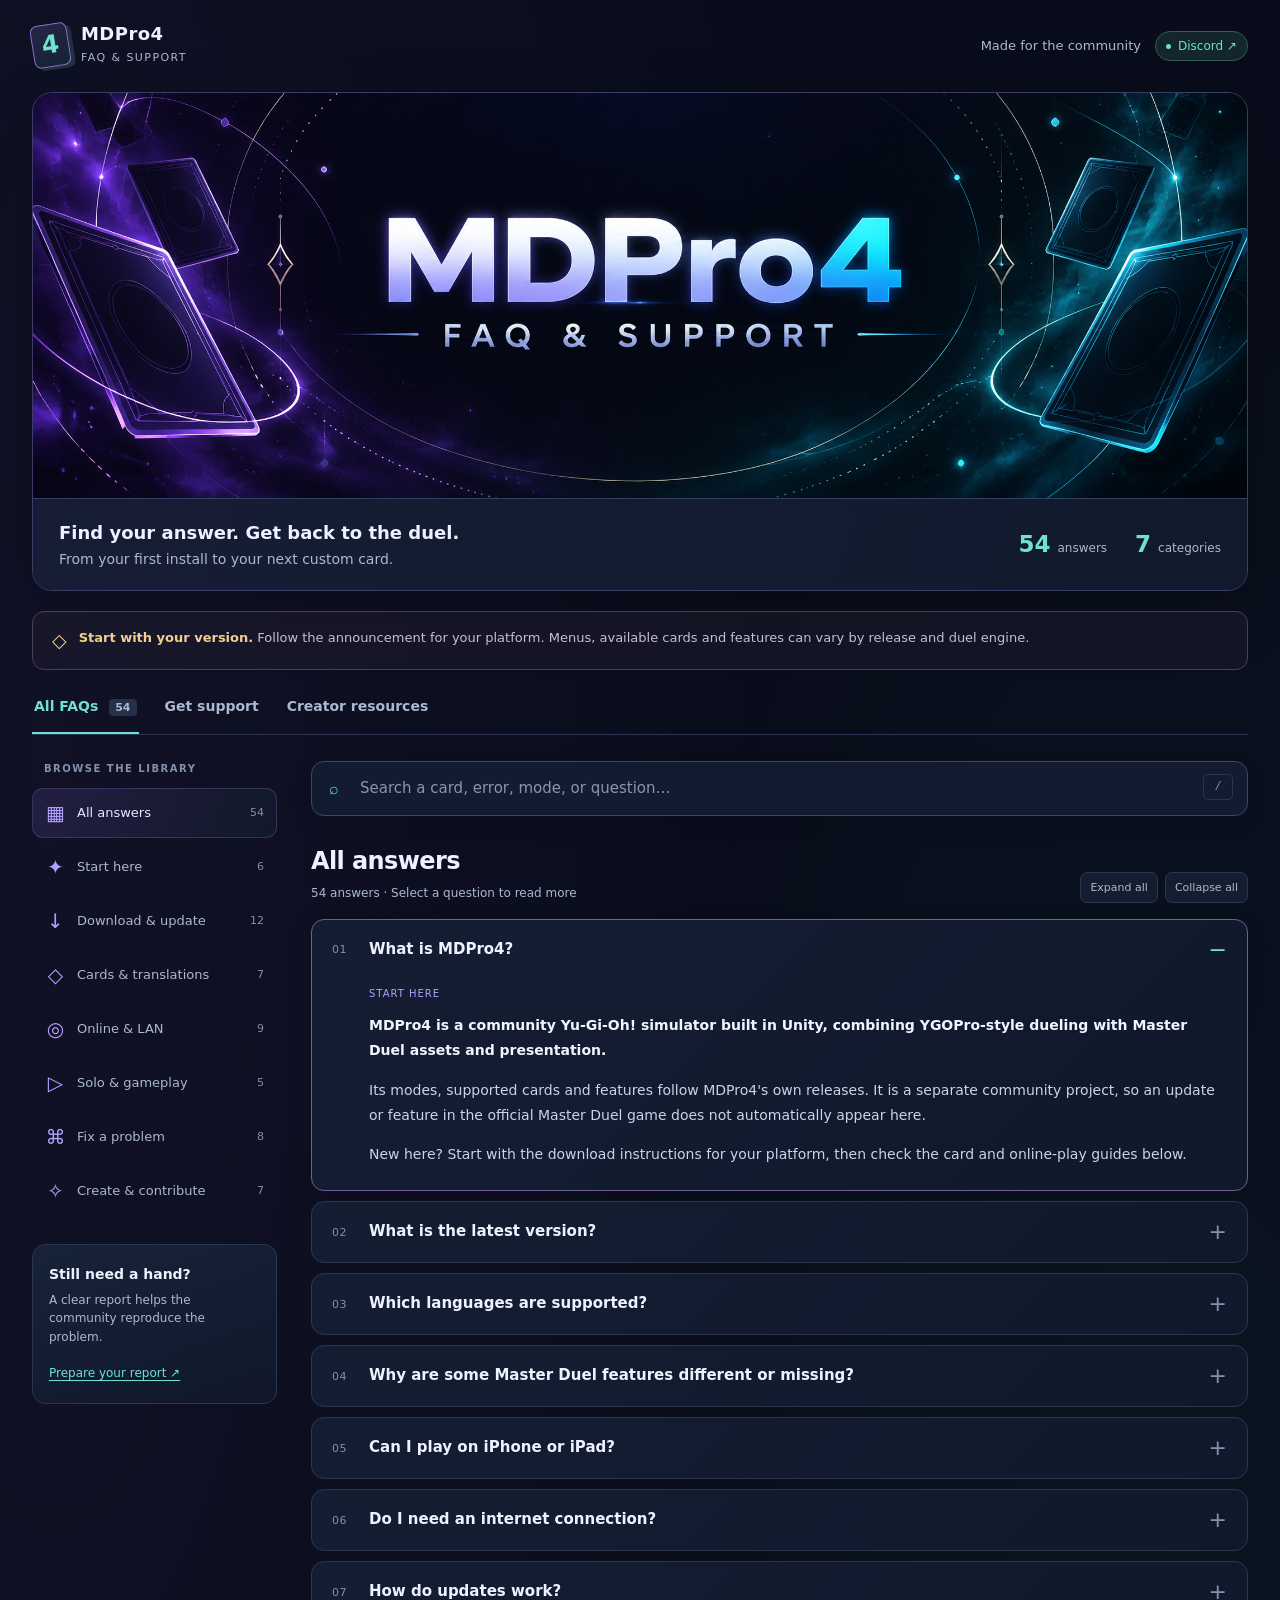
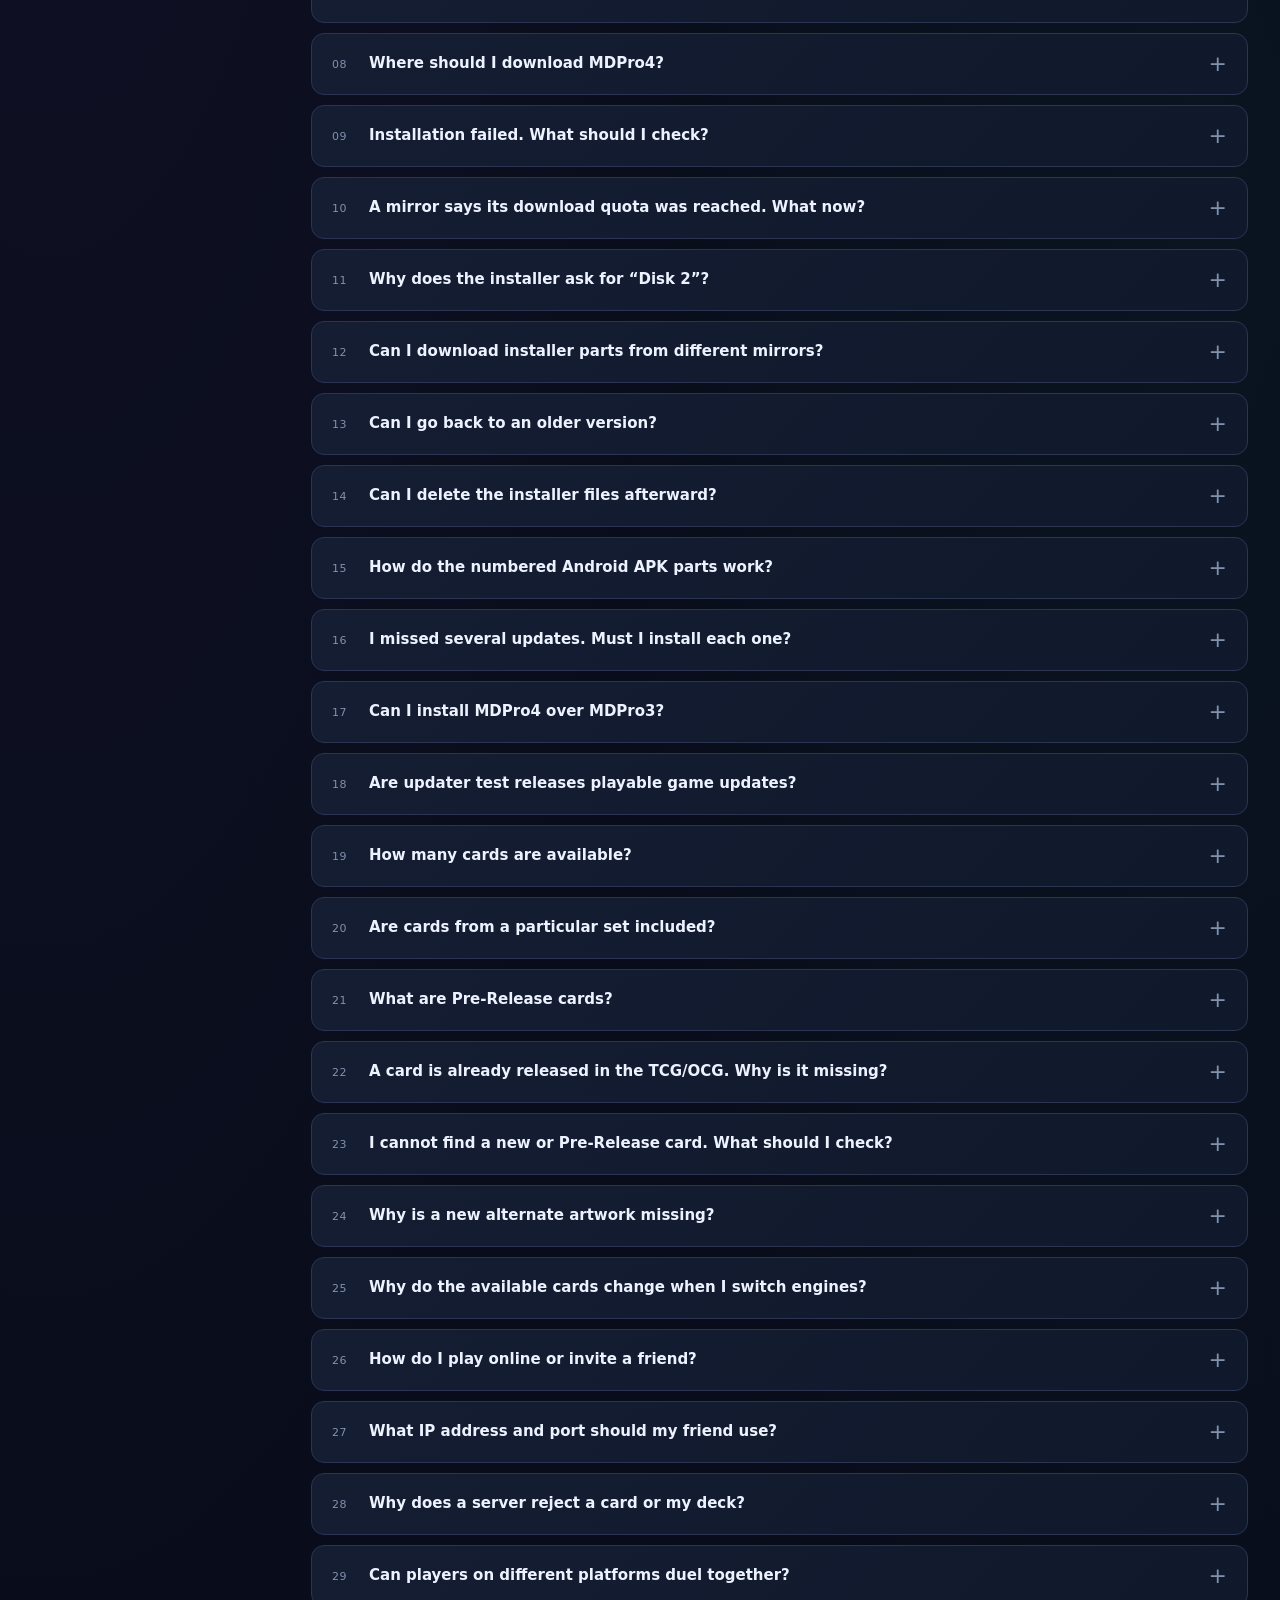
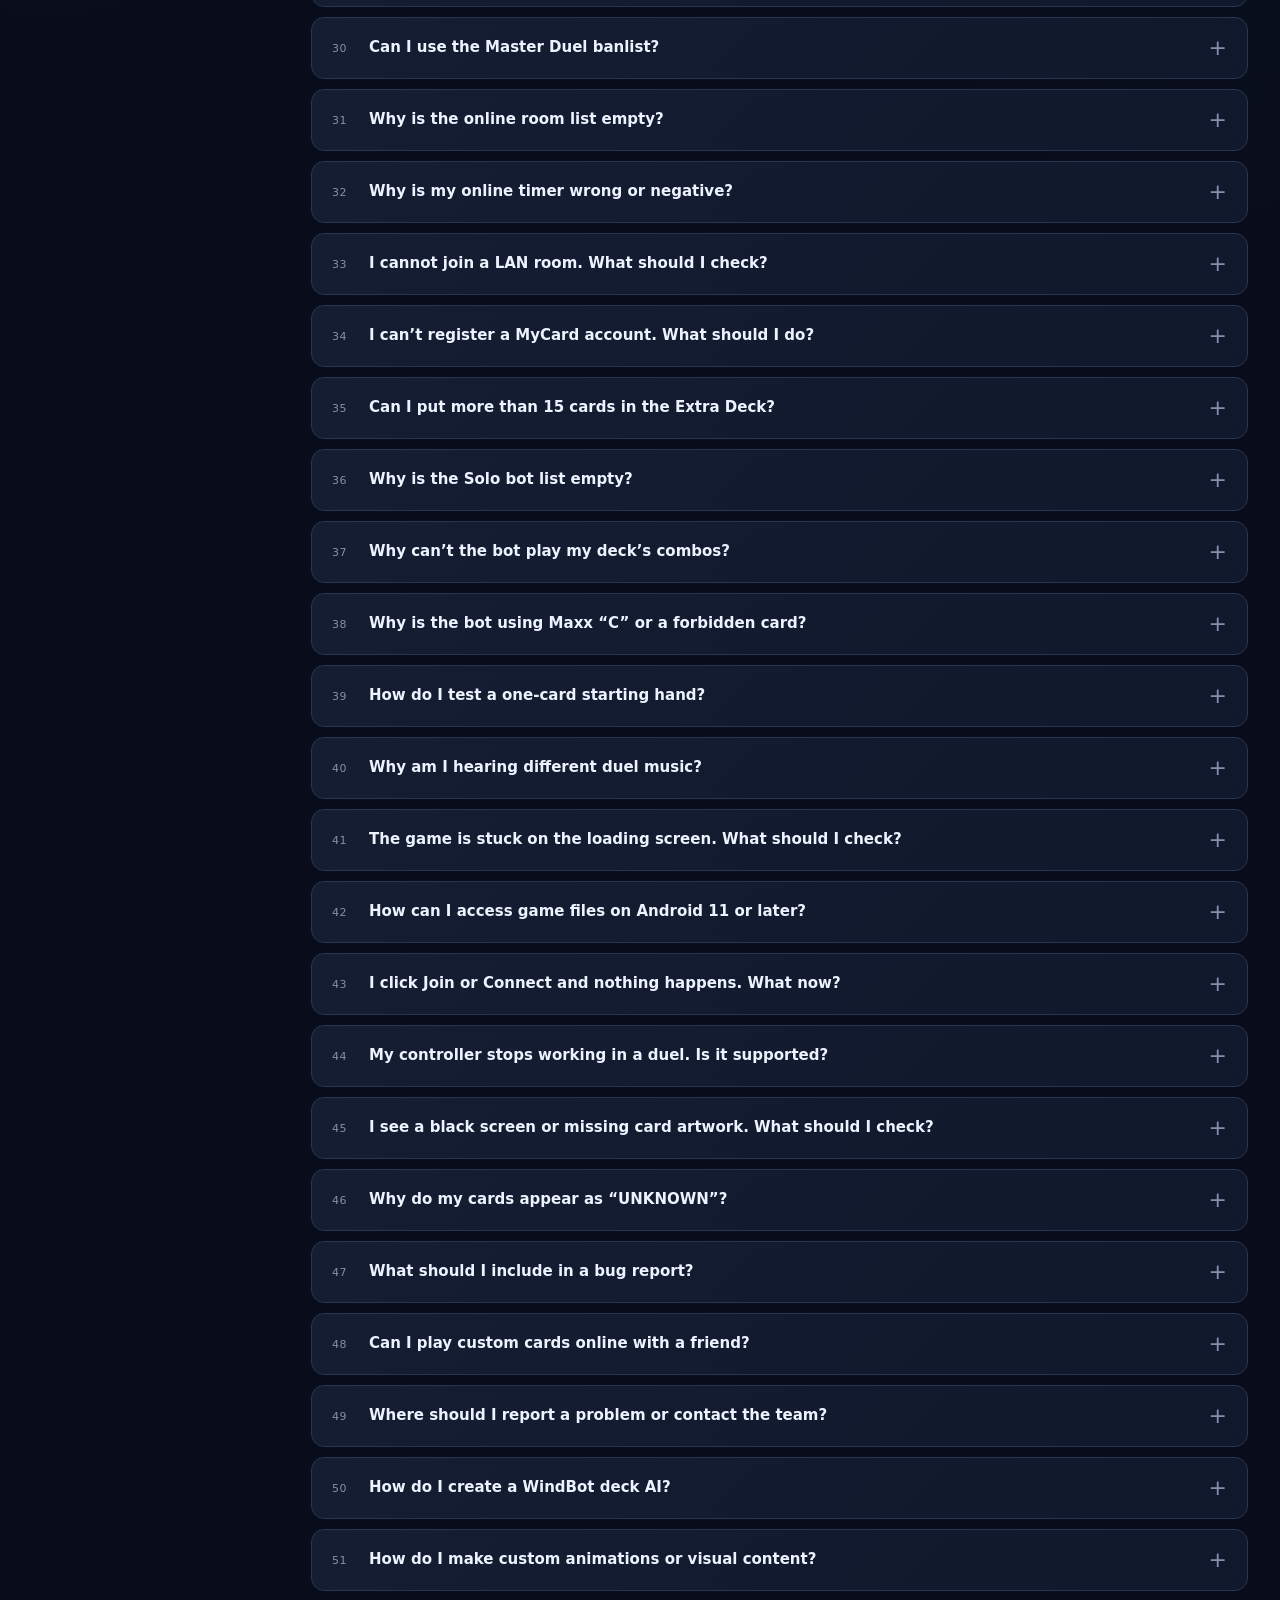
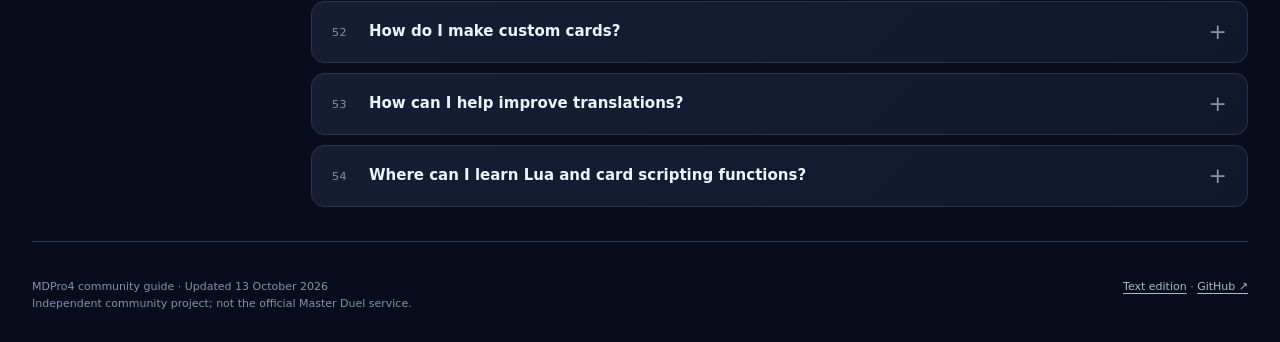
==== commit fdeb2d43: "Simplify FAQ answers by removing copy and discussion controls" ====
--- a/docs/index.html
+++ b/docs/index.html
@@ -41,219 +41,219 @@
           <div class="answer-list" id="answers"><details class="answer" id="faq-what-is-mdpro4" data-category="start" open>
 <summary><span class="question-index" aria-hidden="true">01</span><h3 class="question-heading">What is MDPro4?</h3></summary>
 <div class="answer-content"><span class="answer-category">Start here</span><div class="markdown"><p><strong>MDPro4 is a community Yu-Gi-Oh! simulator built in Unity, combining YGOPro-style dueling with Master Duel assets and presentation.</strong></p><p>Its modes, supported cards and features follow MDPro4&#x27;s own releases. It is a separate community project, so an update or feature in the official Master Duel game does not automatically appear here.</p><p>New here? Start with the download instructions for your platform, then check the card and online-play guides below.</p></div>
-<div class="answer-actions"><button type="button" class="button primary" data-copy-answer="what-is-mdpro4">Copy answer</button><button type="button" class="button ghost" data-copy-link="what-is-mdpro4">Copy link</button><a class="thread-open" target="_blank" rel="noopener noreferrer" href="https://discord.com/channels/506499657724067852/1459577547107995842">Discord discussion ↗</a></div></div></details>
+</div></details>
 <details class="answer" id="faq-what-is-the-latest-version" data-category="start">
 <summary><span class="question-index" aria-hidden="true">02</span><h3 class="question-heading">What is the latest version?</h3></summary>
 <div class="answer-content"><span class="answer-category">Start here</span><div class="markdown"><p><strong>Check #announcements for the latest playable release for your platform.</strong> Compare its version with the one shown in your game and follow the matching installation or update instructions in <strong>#mdpro4-download</strong>.</p><p>A development version number is not a release announcement. Entries described as <strong>synthetic updater fixtures</strong> are for testing the updater, not for playing the game.</p><p>Platform releases can become available at different times, so use the package specifically announced for your device.</p></div>
-<div class="answer-actions"><button type="button" class="button primary" data-copy-answer="what-is-the-latest-version">Copy answer</button><button type="button" class="button ghost" data-copy-link="what-is-the-latest-version">Copy link</button><a class="thread-open" target="_blank" rel="noopener noreferrer" href="https://discord.com/channels/506499657724067852/1459579096500670744">Discord discussion ↗</a></div></div></details>
+</div></details>
 <details class="answer" id="faq-which-languages-are-supported" data-category="start">
 <summary><span class="question-index" aria-hidden="true">03</span><h3 class="question-heading">Which languages are supported?</h3></summary>
 <div class="answer-content"><span class="answer-category">Start here</span><div class="markdown"><p>You can choose <strong>UI Language</strong> and <strong>Card Language</strong> separately in <strong>Settings → General</strong>.</p><p>The language set includes English, Spanish, French, German, Italian, Japanese, Korean, Portuguese, Thai, Simplified Chinese and Traditional Chinese.</p><p>Card translations and prerelease translations can have different coverage. If a card is missing or its text looks wrong, include the <strong>card name/ID, selected language, game version and a screenshot</strong> in your report.</p></div>
-<div class="answer-actions"><button type="button" class="button primary" data-copy-answer="which-languages-are-supported">Copy answer</button><button type="button" class="button ghost" data-copy-link="which-languages-are-supported">Copy link</button><a class="thread-open" target="_blank" rel="noopener noreferrer" href="https://discord.com/channels/506499657724067852/1459580528247177306">Discord discussion ↗</a></div></div></details>
+</div></details>
 <details class="answer" id="faq-why-are-some-master-duel-features-different-or-missing" data-category="start">
 <summary><span class="question-index" aria-hidden="true">04</span><h3 class="question-heading">Why are some Master Duel features different or missing?</h3></summary>
 <div class="answer-content"><span class="answer-category">Start here</span><div class="markdown"><p><strong>MDPro4 has its own development and release process.</strong> A feature needs working game logic, interface controls, assets and platform support before it can be offered reliably.</p><p>Sharing Master Duel&#x27;s visual style does not mean every mode, event, animation or online service is available. Features may also depend on the selected duel engine.</p><p>For a request, describe what you want to do and include an example. For a broken existing feature, include your version, platform, mode and steps to reproduce it.</p></div>
-<div class="answer-actions"><button type="button" class="button primary" data-copy-answer="why-are-some-master-duel-features-different-or-missing">Copy answer</button><button type="button" class="button ghost" data-copy-link="why-are-some-master-duel-features-different-or-missing">Copy link</button><a class="thread-open" target="_blank" rel="noopener noreferrer" href="https://discord.com/channels/506499657724067852/1459582520059363328">Discord discussion ↗</a></div></div></details>
+</div></details>
 <details class="answer" id="faq-can-i-play-on-iphone-or-ipad" data-category="start">
 <summary><span class="question-index" aria-hidden="true">05</span><h3 class="question-heading">Can I play on iPhone or iPad?</h3></summary>
 <div class="answer-content"><span class="answer-category">Start here</span><div class="markdown"><p><strong>There is no announced iOS release or release date in this FAQ.</strong> Follow the project&#x27;s release announcements for any change.</p><p>An Android APK cannot be installed as an iPhone app. Please use only a package explicitly released for your device.</p></div>
-<div class="answer-actions"><button type="button" class="button primary" data-copy-answer="can-i-play-on-iphone-or-ipad">Copy answer</button><button type="button" class="button ghost" data-copy-link="can-i-play-on-iphone-or-ipad">Copy link</button><a class="thread-open" target="_blank" rel="noopener noreferrer" href="https://discord.com/channels/506499657724067852/1459583510577676381">Discord discussion ↗</a></div></div></details>
+</div></details>
 <details class="answer" id="faq-do-i-need-an-internet-connection" data-category="start">
 <summary><span class="question-index" aria-hidden="true">06</span><h3 class="question-heading">Do I need an internet connection?</h3></summary>
 <div class="answer-content"><span class="answer-category">Start here</span><div class="markdown"><p><strong>You need internet access to download the game, get updates and use online services.</strong> The current base installers contain their resources for offline installation once the complete set has been downloaded.</p><p>Local play uses the content included in your installed release. Online duels, account services and downloading optional or newer packs require a connection.</p><p>An unfinished base installation must still be completed before ordinary play and patching can proceed.</p></div>
-<div class="answer-actions"><button type="button" class="button primary" data-copy-answer="do-i-need-an-internet-connection">Copy answer</button><button type="button" class="button ghost" data-copy-link="do-i-need-an-internet-connection">Copy link</button></div></div></details>
+</div></details>
 <details class="answer" id="faq-how-do-updates-work" data-category="download">
 <summary><span class="question-index" aria-hidden="true">07</span><h3 class="question-heading">How do updates work?</h3></summary>
 <div class="answer-content"><span class="answer-category">Download &amp; update</span><div class="markdown"><p><strong>MDPro4 includes an in-game update system for published, supported update routes.</strong> Finish the complete base installation first, then follow the update prompts.</p><p>You can usually skip intermediate releases when a cumulative patch is published for your installed version. On Android, an update that changes the application may also require a matching APK.</p><p>If no route is offered for your version, follow the release announcement. Patches replace changed files; they are not a full repair scan for every missing or damaged file.</p><p>Keep enough free space for downloads, extraction and temporary backups, and allow installation or recovery to finish.</p></div>
-<div class="answer-actions"><button type="button" class="button primary" data-copy-answer="how-do-updates-work">Copy answer</button><button type="button" class="button ghost" data-copy-link="how-do-updates-work">Copy link</button><a class="thread-open" target="_blank" rel="noopener noreferrer" href="https://discord.com/channels/506499657724067852/1459594141976625363">Discord discussion ↗</a></div></div></details>
+</div></details>
 <details class="answer" id="faq-where-should-i-download-mdpro4" data-category="download">
 <summary><span class="question-index" aria-hidden="true">08</span><h3 class="question-heading">Where should I download MDPro4?</h3></summary>
 <div class="answer-content"><span class="answer-category">Download &amp; update</span><div class="markdown"><p><strong>Use #mdpro4-download and the matching post in #announcements.</strong> Choose the package released for your platform and follow its installation instructions.</p><p>Download the complete installer set from the same release. Windows, Android, Linux and macOS use different packages; keep the original part filenames.</p><p>The download channel also contains the community installation guide. Follow the instructions for your exact release if an older guide shows different steps.</p><p>A GitHub <strong>Source code</strong> ZIP is not a ready-to-play installation. Synthetic updater fixtures are not the game either.</p></div>
-<div class="answer-actions"><button type="button" class="button primary" data-copy-answer="where-should-i-download-mdpro4">Copy answer</button><button type="button" class="button ghost" data-copy-link="where-should-i-download-mdpro4">Copy link</button><a class="thread-open" target="_blank" rel="noopener noreferrer" href="https://discord.com/channels/506499657724067852/1459584354316452093">Discord discussion ↗</a></div></div></details>
+</div></details>
 <details class="answer" id="faq-installation-failed-what-should-i-check" data-category="download">
 <summary><span class="question-index" aria-hidden="true">09</span><h3 class="question-heading">Installation failed. What should I check?</h3></summary>
 <div class="answer-content"><span class="answer-category">Download &amp; update</span><div class="markdown"><p><strong>Keep the exact error message—it tells us where installation stopped.</strong></p><ol><li>Check that every required part is present and belongs to the same platform, version and installer set.</li><li>Keep the original filenames. On desktop, place all parts beside the installer.</li><li>Check free space for both the downloaded files and the extracted game.</li><li>If a part fails verification, download that part again from an announced mirror.</li></ol><p>On Android, install and open each numbered APK in order; wait for its completion message before the next one.</p><p>Still failing? Report your device/OS, release version, filename or part number, download source and exact error. Preserve any recovery or backup folder mentioned by the game.</p></div>
-<div class="answer-actions"><button type="button" class="button primary" data-copy-answer="installation-failed-what-should-i-check">Copy answer</button><button type="button" class="button ghost" data-copy-link="installation-failed-what-should-i-check">Copy link</button><a class="thread-open" target="_blank" rel="noopener noreferrer" href="https://discord.com/channels/506499657724067852/1459584722094002371">Discord discussion ↗</a></div></div></details>
+</div></details>
 <details class="answer" id="faq-a-mirror-says-its-download-quota-was-reached-what-now" data-category="download">
 <summary><span class="question-index" aria-hidden="true">10</span><h3 class="question-heading">A mirror says its download quota was reached. What now?</h3></summary>
 <div class="answer-content"><span class="answer-category">Download &amp; update</span><div class="markdown"><p><strong>Try another mirror listed in the same release announcement, or try the affected host again later.</strong></p><p>A host&#x27;s quota message does not mean your installed game is broken. Keep any parts that finished correctly and get the missing parts from another announced mirror of the <strong>exact same installer set</strong>.</p><p>If every listed source fails, report the release, filename, mirror and exact message so the download links can be checked.</p></div>
-<div class="answer-actions"><button type="button" class="button primary" data-copy-answer="a-mirror-says-its-download-quota-was-reached-what-now">Copy answer</button><button type="button" class="button ghost" data-copy-link="a-mirror-says-its-download-quota-was-reached-what-now">Copy link</button><a class="thread-open" target="_blank" rel="noopener noreferrer" href="https://discord.com/channels/506499657724067852/1459584868202578051">Discord discussion ↗</a></div></div></details>
+</div></details>
 <details class="answer" id="faq-why-does-the-installer-ask-for-disk-2" data-category="download">
 <summary><span class="question-index" aria-hidden="true">11</span><h3 class="question-heading">Why does the installer ask for “Disk 2”?</h3></summary>
 <div class="answer-content"><span class="answer-category">Download &amp; update</span><div class="markdown"><p><strong>It is looking for the next installer part. You do not need a physical disc.</strong></p><p>Download all numbered files listed for that release and keep them together beside the setup program. Keep their original names, including extensions. A browser-added suffix such as <code>(1)</code> can prevent the installer from finding a part.</p><p>If it still asks, check that the file finished downloading and belongs to the same installer set. Use the release&#x27;s file list or checksums when available. Do not mix files from an older or rebuilt set, even if the displayed game version matches.</p></div>
-<div class="answer-actions"><button type="button" class="button primary" data-copy-answer="why-does-the-installer-ask-for-disk-2">Copy answer</button><button type="button" class="button ghost" data-copy-link="why-does-the-installer-ask-for-disk-2">Copy link</button><a class="thread-open" target="_blank" rel="noopener noreferrer" href="https://discord.com/channels/506499657724067852/1459593077382582313">Discord discussion ↗</a></div></div></details>
+</div></details>
 <details class="answer" id="faq-can-i-download-installer-parts-from-different-mirrors" data-category="download">
 <summary><span class="question-index" aria-hidden="true">12</span><h3 class="question-heading">Can I download installer parts from different mirrors?</h3></summary>
 <div class="answer-content"><span class="answer-category">Download &amp; update</span><div class="markdown"><p><strong>Yes, if the mirrors provide identical files from the exact same installer set.</strong></p><p>For example, you can get Parts 1–3 from one announced mirror and Part 4 from another. Keep the original filenames and verify checksums when supplied.</p><p>Match the platform, release and set—not just the version number. A repackaged installer can have different split boundaries while keeping the same game version. Never mix old and refreshed parts.</p><p>This helps you obtain the complete set. It does not combine several hosts into one faster download.</p></div>
-<div class="answer-actions"><button type="button" class="button primary" data-copy-answer="can-i-download-installer-parts-from-different-mirrors">Copy answer</button><button type="button" class="button ghost" data-copy-link="can-i-download-installer-parts-from-different-mirrors">Copy link</button><a class="thread-open" target="_blank" rel="noopener noreferrer" href="https://discord.com/channels/506499657724067852/1459596960544592024">Discord discussion ↗</a></div></div></details>
+</div></details>
 <details class="answer" id="faq-can-i-go-back-to-an-older-version" data-category="download">
 <summary><span class="question-index" aria-hidden="true">13</span><h3 class="question-heading">Can I go back to an older version?</h3></summary>
 <div class="answer-content"><span class="answer-category">Download &amp; update</span><div class="markdown"><p><strong>Downgrading an installed game is not supported by the updater.</strong> Do not apply an older patch or copy an old executable over a newer installation: the player, data and assets need to match.</p><p>If you need an older version for a specific reason, ask in <strong>#troubleshoot</strong> with your current version and platform. An older complete release, if still available, would need separate release-specific instructions.</p><p>Back up or export your decks, replays and custom content before changing installations. Newer saved data may not work in an older version, and uninstalling an Android app can remove its data.</p></div>
-<div class="answer-actions"><button type="button" class="button primary" data-copy-answer="can-i-go-back-to-an-older-version">Copy answer</button><button type="button" class="button ghost" data-copy-link="can-i-go-back-to-an-older-version">Copy link</button><a class="thread-open" target="_blank" rel="noopener noreferrer" href="https://discord.com/channels/506499657724067852/1459597160264892648">Discord discussion ↗</a></div></div></details>
+</div></details>
 <details class="answer" id="faq-can-i-delete-the-installer-files-afterward" data-category="download">
 <summary><span class="question-index" aria-hidden="true">14</span><h3 class="question-heading">Can I delete the installer files afterward?</h3></summary>
 <div class="answer-content"><span class="answer-category">Download &amp; update</span><div class="markdown"><p><strong>After the complete installation finishes and the game opens successfully, you can remove the downloaded setup archives or APK copies to save space.</strong> Keeping a backup set is useful if you want to reinstall without downloading everything again.</p><p>Delete only the installer files you downloaded. Keep the installed game, its resource folders, decks and replays. On Android, finish every required APK part before removing your downloaded copies.</p><p>Do not manually delete update recovery or backup folders while installation is running or an error still needs investigation.</p></div>
-<div class="answer-actions"><button type="button" class="button primary" data-copy-answer="can-i-delete-the-installer-files-afterward">Copy answer</button><button type="button" class="button ghost" data-copy-link="can-i-delete-the-installer-files-afterward">Copy link</button><a class="thread-open" target="_blank" rel="noopener noreferrer" href="https://discord.com/channels/506499657724067852/1459597296357605457">Discord discussion ↗</a></div></div></details>
+</div></details>
 <details class="answer" id="faq-how-do-the-numbered-android-apk-parts-work" data-category="download">
 <summary><span class="question-index" aria-hidden="true">15</span><h3 class="question-heading">How do the numbered Android APK parts work?</h3></summary>
 <div class="answer-content"><span class="answer-category">Download &amp; update</span><div class="markdown"><p><strong>Each APK installs another part of the same offline resource set.</strong></p><ol><li>Download the complete set for the announced Android release.</li><li>Install <strong>Part 1</strong>, open the game, and wait until that part finishes.</li><li>When the game says the part installed successfully, close it and install the next APK as an update to the same app.</li><li>Open the game after every part and continue until the full set is complete.</li></ol><p>Keep enough free space for downloaded APKs and extracted resources. Do not uninstall the app between parts: the completed resources must stay in place. Installing all APKs without opening them in between does not extract each part.</p><p>If it stops, report the part number, completed count, device and exact message.</p></div>
-<div class="answer-actions"><button type="button" class="button primary" data-copy-answer="how-do-the-numbered-android-apk-parts-work">Copy answer</button><button type="button" class="button ghost" data-copy-link="how-do-the-numbered-android-apk-parts-work">Copy link</button></div></div></details>
+</div></details>
 <details class="answer" id="faq-i-missed-several-updates-must-i-install-each-one" data-category="download">
 <summary><span class="question-index" aria-hidden="true">16</span><h3 class="question-heading">I missed several updates. Must I install each one?</h3></summary>
 <div class="answer-content"><span class="answer-category">Download &amp; update</span><div class="markdown"><p><strong>Usually no—use the update offered for your installed version.</strong> When a cumulative patch is published, it contains the changes needed to go directly from your version to the target release.</p><p>Windows can also process a supported chain of incremental patches in one update operation. Android, Linux and macOS need a published direct cumulative route.</p><p>Do not download every alternative patch or manually combine archives. If your version has no supported route, follow the release announcement&#x27;s installation instructions.</p></div>
-<div class="answer-actions"><button type="button" class="button primary" data-copy-answer="i-missed-several-updates-must-i-install-each-one">Copy answer</button><button type="button" class="button ghost" data-copy-link="i-missed-several-updates-must-i-install-each-one">Copy link</button></div></div></details>
+</div></details>
 <details class="answer" id="faq-can-i-install-mdpro4-over-mdpro3" data-category="download">
 <summary><span class="question-index" aria-hidden="true">17</span><h3 class="question-heading">Can I install MDPro4 over MDPro3?</h3></summary>
 <div class="answer-content"><span class="answer-category">Download &amp; update</span><div class="markdown"><p><strong>Install MDPro4 as a fresh installation and keep a backup of your MDPro3 files.</strong> The Workshop distribution treats MDPro4 as a new baseline, including a different Android app identity.</p><p>Export or copy the decks, replays and custom content you want to retain, then import supported files into MDPro4. Check them in the new game before removing the old installation.</p><p>Do not merge the entire MDPro3 game folder into MDPro4: old player files, bundles and configuration can conflict with the new release. Compatibility of every old replay or custom pack is not guaranteed.</p></div>
-<div class="answer-actions"><button type="button" class="button primary" data-copy-answer="can-i-install-mdpro4-over-mdpro3">Copy answer</button><button type="button" class="button ghost" data-copy-link="can-i-install-mdpro4-over-mdpro3">Copy link</button></div></div></details>
+</div></details>
 <details class="answer" id="faq-are-updater-test-releases-playable-game-updates" data-category="download">
 <summary><span class="question-index" aria-hidden="true">18</span><h3 class="question-heading">Are updater test releases playable game updates?</h3></summary>
 <div class="answer-content"><span class="answer-category">Download &amp; update</span><div class="markdown"><p><strong>No. Releases described as synthetic updater fixtures exist to test the update system.</strong> They are not complete game releases or ordinary patches for your main installation.</p><p>Use only the playable release and update channel announced for players. Test fixtures belong in disposable test installations following the maintainer&#x27;s instructions.</p><p>Pre-Release <strong>card packs</strong> are a separate feature: they add newer card content and should not be confused with updater test builds.</p></div>
-<div class="answer-actions"><button type="button" class="button primary" data-copy-answer="are-updater-test-releases-playable-game-updates">Copy answer</button><button type="button" class="button ghost" data-copy-link="are-updater-test-releases-playable-game-updates">Copy link</button></div></div></details>
+</div></details>
 <details class="answer" id="faq-how-many-cards-are-available" data-category="cards">
 <summary><span class="question-index" aria-hidden="true">19</span><h3 class="question-heading">How many cards are available?</h3></summary>
 <div class="answer-content"><span class="answer-category">Cards &amp; translations</span><div class="markdown"><p>The total changes with game data updates, Pre-Release packs, alternate artwork, and installed custom packs. Standard and Rush Duel also have different card pools.</p><p>For a specific card, search the Deck Editor with the relevant pool selected and restrictive filters cleared. Include your <strong>game version, language, and card ID/name</strong> when asking about something missing.</p><p>We avoid a fixed FAQ total because it would quickly become outdated.</p></div>
-<div class="answer-actions"><button type="button" class="button primary" data-copy-answer="how-many-cards-are-available">Copy answer</button><button type="button" class="button ghost" data-copy-link="how-many-cards-are-available">Copy link</button><a class="thread-open" target="_blank" rel="noopener noreferrer" href="https://discord.com/channels/506499657724067852/1459579690208727163">Discord discussion ↗</a></div></div></details>
+</div></details>
 <details class="answer" id="faq-are-cards-from-a-particular-set-included" data-category="cards">
 <summary><span class="question-index" aria-hidden="true">20</span><h3 class="question-heading">Are cards from a particular set included?</h3></summary>
 <div class="answer-content"><span class="answer-category">Cards &amp; translations</span><div class="markdown"><p>Check the card in the <strong>Deck Editor</strong> first. Update the relevant Standard or Rush Pre-Release pack if it is a newer card, then clear search filters that could hide it.</p><p>A card appearing in the editor confirms that its data is installed. It does not prove every interaction has been tested or that every online server supports it.</p><p>If you need help, give us the <strong>set name, exact card name or ID, game version, language, and mode/server</strong>.</p></div>
-<div class="answer-actions"><button type="button" class="button primary" data-copy-answer="are-cards-from-a-particular-set-included">Copy answer</button><button type="button" class="button ghost" data-copy-link="are-cards-from-a-particular-set-included">Copy link</button><a class="thread-open" target="_blank" rel="noopener noreferrer" href="https://discord.com/channels/506499657724067852/1459580322047070219">Discord discussion ↗</a></div></div></details>
+</div></details>
 <details class="answer" id="faq-what-are-pre-release-cards" data-category="cards">
 <summary><span class="question-index" aria-hidden="true">21</span><h3 class="question-heading">What are Pre-Release cards?</h3></summary>
 <div class="answer-content"><span class="answer-category">Cards &amp; translations</span><div class="markdown"><p>Pre-Release packs add newer cards and their scripts before they are included in the regular card data. Their translations and effects may change as the cards are reviewed.</p><p><strong>Standard and Rush Duel use separate packs.</strong> Update the pack you need from <strong>Settings → Expansions</strong>, outside an active duel.</p><p>Having a card installed does not automatically make it legal or supported on every online server.</p><p>The project is now called <a href="https://github.com/ElderLich/Pre-Release-Translations" target="_blank" rel="noopener noreferrer">Pre-Release Translations</a>. The old <strong>TransSuperpre</strong> download location is retired.</p><p>These packs extend the <strong>ocgcore</strong> card pool; they do not add effects to the separate Master Duel native engine.</p></div>
-<div class="answer-actions"><button type="button" class="button primary" data-copy-answer="what-are-pre-release-cards">Copy answer</button><button type="button" class="button ghost" data-copy-link="what-are-pre-release-cards">Copy link</button><a class="thread-open" target="_blank" rel="noopener noreferrer" href="https://discord.com/channels/506499657724067852/1459580941046517913">Discord discussion ↗</a></div></div></details>
+</div></details>
 <details class="answer" id="faq-a-card-is-already-released-in-the-tcg-ocg-why-is-it-missing" data-category="cards">
 <summary><span class="question-index" aria-hidden="true">22</span><h3 class="question-heading">A card is already released in the TCG/OCG. Why is it missing?</h3></summary>
 <div class="answer-content"><span class="answer-category">Cards &amp; translations</span><div class="markdown"><p>The physical release date and the simulator update schedule are separate. A card still needs to reach the game&#x27;s data and scripts; translated packs can also need review before publication.</p><p>First update the relevant pack under <strong>Settings → Expansions</strong> and check your Deck Editor filters.</p><p>If it is still missing, tell us the <strong>exact card name or ID</strong>, your <strong>language</strong>, and your <strong>game version</strong>. The release of a physical set does not guarantee same-day availability in every language.</p></div>
-<div class="answer-actions"><button type="button" class="button primary" data-copy-answer="a-card-is-already-released-in-the-tcg-ocg-why-is-it-missing">Copy answer</button><button type="button" class="button ghost" data-copy-link="a-card-is-already-released-in-the-tcg-ocg-why-is-it-missing">Copy link</button><a class="thread-open" target="_blank" rel="noopener noreferrer" href="https://discord.com/channels/506499657724067852/1459582057847197756">Discord discussion ↗</a></div></div></details>
+</div></details>
 <details class="answer" id="faq-i-cannot-find-a-new-or-pre-release-card-what-should-i-check" data-category="cards">
 <summary><span class="question-index" aria-hidden="true">23</span><h3 class="question-heading">I cannot find a new or Pre-Release card. What should I check?</h3></summary>
 <div class="answer-content"><span class="answer-category">Cards &amp; translations</span><div class="markdown"><ol><li>Check whether it belongs to <strong>Standard</strong> or <strong>Rush Duel</strong>.</li><li>Outside a duel, open <strong>Settings → Expansions</strong> and update that Pre-Release pack.</li><li>Clear restrictive Deck Editor filters and check the relevant card pool.</li><li>Search by <strong>card ID</strong> if available; translated names can differ.</li></ol><p>The pack follows your selected interface language. After changing languages, update the relevant pack again.</p><p>If it remains missing, report the card name/ID, language, game version, and any update error. Different languages may receive reviewed cards at different times; an update check cannot download unpublished content.</p></div>
-<div class="answer-actions"><button type="button" class="button primary" data-copy-answer="i-cannot-find-a-new-or-pre-release-card-what-should-i-check">Copy answer</button><button type="button" class="button ghost" data-copy-link="i-cannot-find-a-new-or-pre-release-card-what-should-i-check">Copy link</button><a class="thread-open" target="_blank" rel="noopener noreferrer" href="https://discord.com/channels/506499657724067852/1459591821427605719">Discord discussion ↗</a></div></div></details>
+</div></details>
 <details class="answer" id="faq-why-is-a-new-alternate-artwork-missing" data-category="cards">
 <summary><span class="question-index" aria-hidden="true">24</span><h3 class="question-heading">Why is a new alternate artwork missing?</h3></summary>
 <div class="answer-content"><span class="answer-category">Cards &amp; translations</span><div class="markdown"><p><strong>Alternate artwork is added after its official OCG/TCG release, as part of a later game/data update.</strong> An announcement or preview image does not mean the artwork is already included.</p><p>Check the current release notes and the card’s available artwork variants. If an artwork that should be present is missing, include the <strong>card name, a reference image/link, game version and platform</strong>.</p><p>This helps us distinguish artwork awaiting inclusion from an installed image that is failing to load.</p></div>
-<div class="answer-actions"><button type="button" class="button primary" data-copy-answer="why-is-a-new-alternate-artwork-missing">Copy answer</button><button type="button" class="button ghost" data-copy-link="why-is-a-new-alternate-artwork-missing">Copy link</button><a class="thread-open" target="_blank" rel="noopener noreferrer" href="https://discord.com/channels/506499657724067852/1472170065293082829">Discord discussion ↗</a></div></div></details>
+</div></details>
 <details class="answer" id="faq-why-do-the-available-cards-change-when-i-switch-engines" data-category="cards">
 <summary><span class="question-index" aria-hidden="true">25</span><h3 class="question-heading">Why do the available cards change when I switch engines?</h3></summary>
 <div class="answer-content"><span class="answer-category">Cards &amp; translations</span><div class="markdown"><p><strong>The ocgcore and Master Duel native engines use different card data.</strong> If your build offers engine selection, switching can change which cards and modes are available.</p><p>Pre-Release packs and ordinary custom Lua cards extend the <strong>ocgcore</strong> card pool. They do not automatically add those cards or effects to the native engine.</p><p>When reporting a missing card, effect problem or replay issue, include the <strong>selected engine</strong>, card name/ID, mode and game version. Attach the replay saved by that mode; keep its original file extension.</p></div>
-<div class="answer-actions"><button type="button" class="button primary" data-copy-answer="why-do-the-available-cards-change-when-i-switch-engines">Copy answer</button><button type="button" class="button ghost" data-copy-link="why-do-the-available-cards-change-when-i-switch-engines">Copy link</button></div></div></details>
+</div></details>
 <details class="answer" id="faq-how-do-i-play-online-or-invite-a-friend" data-category="online">
 <summary><span class="question-index" aria-hidden="true">26</span><h3 class="question-heading">How do I play online or invite a friend?</h3></summary>
 <div class="answer-content"><span class="answer-category">Online &amp; LAN</span><div class="markdown"><p>Open <strong>Online</strong> and choose the service or room you want to use. Both players need a compatible game version and the same server/room details.</p><p><strong>Inviting a friend</strong><br>Use <strong>Copy link</strong> for the selected server/room, or <strong>Connection details → Copy join link</strong> inside a room. Your friend can open the invitation or paste it into Online’s room-code field and select <strong>Connect</strong>.</p><p><strong>Playing over LAN</strong><br>One player creates the local room; the others connect using the host’s reachable IP address and the port shown in its connection details.</p><p>A LAN invitation does not create a network connection by itself. Room links may contain the password, so share them with the intended players.</p></div>
-<div class="answer-actions"><button type="button" class="button primary" data-copy-answer="how-do-i-play-online-or-invite-a-friend">Copy answer</button><button type="button" class="button ghost" data-copy-link="how-do-i-play-online-or-invite-a-friend">Copy link</button><a class="thread-open" target="_blank" rel="noopener noreferrer" href="https://discord.com/channels/506499657724067852/1459585386702700574">Discord discussion ↗</a></div></div></details>
+</div></details>
 <details class="answer" id="faq-what-ip-address-and-port-should-my-friend-use" data-category="online">
 <summary><span class="question-index" aria-hidden="true">27</span><h3 class="question-heading">What IP address and port should my friend use?</h3></summary>
 <div class="answer-content"><span class="answer-category">Online &amp; LAN</span><div class="markdown"><p>The <strong>host</strong> is the player who created the local room. Other players need that host’s reachable IP address and the <strong>actual room port</strong>.</p><ul><li>On the same local network, use the host’s local network address.</li><li>Through a shared VPN, use the host’s address on that VPN.</li><li><strong>127.0.0.1 / localhost points to your own device</strong>—do not send it to a friend as the host address.</li></ul><p>Copy the port from the room’s connection details. Hosting normally searches from <strong>7911</strong>, but another available port may be used.</p><p>Across different networks, simply sharing a local IP address is not enough; the devices must have a reachable network route.</p></div>
-<div class="answer-actions"><button type="button" class="button primary" data-copy-answer="what-ip-address-and-port-should-my-friend-use">Copy answer</button><button type="button" class="button ghost" data-copy-link="what-ip-address-and-port-should-my-friend-use">Copy link</button></div></div></details>
+</div></details>
 <details class="answer" id="faq-why-does-a-server-reject-a-card-or-my-deck" data-category="online">
 <summary><span class="question-index" aria-hidden="true">28</span><h3 class="question-heading">Why does a server reject a card or my deck?</h3></summary>
 <div class="answer-content"><span class="answer-category">Online &amp; LAN</span><div class="markdown"><p><strong>The server decides which cards and decks it accepts.</strong> A card appearing in your editor does not guarantee that it is available or legal on that server.</p><p>Possible reasons include the room’s card pool, banlist, deck-size rules, unsupported prerelease/custom cards, or different client/server data versions.</p><p>Read the exact rejection message and check the room settings. If it still seems wrong, include the <strong>server, room rules, game version, card name/ID and complete error message</strong>.</p></div>
-<div class="answer-actions"><button type="button" class="button primary" data-copy-answer="why-does-a-server-reject-a-card-or-my-deck">Copy answer</button><button type="button" class="button ghost" data-copy-link="why-does-a-server-reject-a-card-or-my-deck">Copy link</button><a class="thread-open" target="_blank" rel="noopener noreferrer" href="https://discord.com/channels/506499657724067852/1459593640929263676">Discord discussion ↗</a></div></div></details>
+</div></details>
 <details class="answer" id="faq-can-players-on-different-platforms-duel-together" data-category="online">
 <summary><span class="question-index" aria-hidden="true">29</span><h3 class="question-heading">Can players on different platforms duel together?</h3></summary>
 <div class="answer-content"><span class="answer-category">Online &amp; LAN</span><div class="markdown"><p>Use <strong>compatible releases on the same supported server or room</strong>. Both players must use compatible game data and any required custom content.</p><p>The operating system alone does not determine whether the connection will work: server compatibility, version differences and network reachability also matter.</p><p>If a mixed-platform connection fails, report <strong>both platforms, both game versions, the server/room type and the exact error</strong>. For LAN, check the host’s IP address and room port as well.</p></div>
-<div class="answer-actions"><button type="button" class="button primary" data-copy-answer="can-players-on-different-platforms-duel-together">Copy answer</button><button type="button" class="button ghost" data-copy-link="can-players-on-different-platforms-duel-together">Copy link</button><a class="thread-open" target="_blank" rel="noopener noreferrer" href="https://discord.com/channels/506499657724067852/1459595060621345060">Discord discussion ↗</a></div></div></details>
+</div></details>
 <details class="answer" id="faq-can-i-use-the-master-duel-banlist" data-category="online">
 <summary><span class="question-index" aria-hidden="true">30</span><h3 class="question-heading">Can I use the Master Duel banlist?</h3></summary>
 <div class="answer-content"><span class="answer-category">Online &amp; LAN</span><div class="markdown"><p>Where the mode offers banlist selection, choose an installed list marked <strong>MD</strong> and check its date.</p><p>For online duels, the <strong>server or host’s selected rules</strong> decide which cards are legal. Selecting an MD list in the Deck Editor helps you build for it, but does not change an existing server’s rules.</p><p>If the list you need is missing, check the latest release/data information before reporting its name and date.</p></div>
-<div class="answer-actions"><button type="button" class="button primary" data-copy-answer="can-i-use-the-master-duel-banlist">Copy answer</button><button type="button" class="button ghost" data-copy-link="can-i-use-the-master-duel-banlist">Copy link</button><a class="thread-open" target="_blank" rel="noopener noreferrer" href="https://discord.com/channels/506499657724067852/1459595305115713810">Discord discussion ↗</a></div></div></details>
+</div></details>
 <details class="answer" id="faq-why-is-the-online-room-list-empty" data-category="online">
 <summary><span class="question-index" aria-hidden="true">31</span><h3 class="question-heading">Why is the online room list empty?</h3></summary>
 <div class="answer-content"><span class="answer-category">Online &amp; LAN</span><div class="markdown"><p>A room list is not a count of every MDPro4 player. You may be viewing a particular service, room type or filter, and other players may be using a different service or private room.</p><p>Check the selected server and any filters. When joining a friend, ask for their <strong>exact server and room invitation/code</strong> instead of waiting for the room to appear.</p><p>If the list fails to load or shows an error, include the <strong>service, time, game version and exact message</strong> in your report.</p></div>
-<div class="answer-actions"><button type="button" class="button primary" data-copy-answer="why-is-the-online-room-list-empty">Copy answer</button><button type="button" class="button ghost" data-copy-link="why-is-the-online-room-list-empty">Copy link</button><a class="thread-open" target="_blank" rel="noopener noreferrer" href="https://discord.com/channels/506499657724067852/1459595419440123935">Discord discussion ↗</a></div></div></details>
+</div></details>
 <details class="answer" id="faq-why-is-my-online-timer-wrong-or-negative" data-category="online">
 <summary><span class="question-index" aria-hidden="true">32</span><h3 class="question-heading">Why is my online timer wrong or negative?</h3></summary>
 <div class="answer-content"><span class="answer-category">Online &amp; LAN</span><div class="markdown"><p><strong>The server controls timeouts and match results.</strong> The displayed clock is an estimate of the time information sent by that server; different services can also have separate inactivity rules.</p><p>A negative or clearly incorrect display should be reported. Include your <strong>game version, server, screenshot/video, when it started and a replay if available</strong>.</p><p>Do not assume that a frozen clock means the server has stopped counting time.</p></div>
-<div class="answer-actions"><button type="button" class="button primary" data-copy-answer="why-is-my-online-timer-wrong-or-negative">Copy answer</button><button type="button" class="button ghost" data-copy-link="why-is-my-online-timer-wrong-or-negative">Copy link</button><a class="thread-open" target="_blank" rel="noopener noreferrer" href="https://discord.com/channels/506499657724067852/1459595941886689435">Discord discussion ↗</a></div></div></details>
+</div></details>
 <details class="answer" id="faq-i-cannot-join-a-lan-room-what-should-i-check" data-category="online">
 <summary><span class="question-index" aria-hidden="true">33</span><h3 class="question-heading">I cannot join a LAN room. What should I check?</h3></summary>
 <div class="answer-content"><span class="answer-category">Online &amp; LAN</span><div class="markdown"><p>Check these in order:</p><ol><li>The host has created the room and is still in it.</li><li>Everyone is using compatible game versions.</li><li>The guest entered the host’s reachable IP address and the room’s exact port.</li><li>Both devices are on the same reachable local network or shared VPN.</li><li>The host’s firewall permits MDPro4 on the intended network.</li></ol><p>A guest should not use <strong>127.0.0.1</strong> to reach someone else’s device. Guest Wi-Fi or network isolation can also prevent devices from reaching each other.</p><p>If it still fails, include the <strong>platforms, versions, network type, exact error and whether the room appears at all</strong>. Keep private room passwords out of public screenshots.</p></div>
-<div class="answer-actions"><button type="button" class="button primary" data-copy-answer="i-cannot-join-a-lan-room-what-should-i-check">Copy answer</button><button type="button" class="button ghost" data-copy-link="i-cannot-join-a-lan-room-what-should-i-check">Copy link</button><a class="thread-open" target="_blank" rel="noopener noreferrer" href="https://discord.com/channels/506499657724067852/1459587305017966693">Discord discussion ↗</a></div></div></details>
+</div></details>
 <details class="answer" id="faq-i-cant-register-a-mycard-account-what-should-i-do" data-category="online">
 <summary><span class="question-index" aria-hidden="true">34</span><h3 class="question-heading">I can’t register a MyCard account. What should I do?</h3></summary>
 <div class="answer-content"><span class="answer-category">Online &amp; LAN</span><div class="markdown"><p><strong>Report the exact registration message and the step where it appears.</strong> Account registration is handled by the account service, so reinstalling the game will not necessarily change it.</p><p>Check the registration form&#x27;s requirements and any current service announcement. If the form fails inside the client, try the registration page linked by the service in your browser.</p><p>For help, include whether you used the client or browser, the time of the attempt and a screenshot with private details hidden. Never include your password or verification code in a public report.</p></div>
-<div class="answer-actions"><button type="button" class="button primary" data-copy-answer="i-cant-register-a-mycard-account-what-should-i-do">Copy answer</button><button type="button" class="button ghost" data-copy-link="i-cant-register-a-mycard-account-what-should-i-do">Copy link</button><a class="thread-open" target="_blank" rel="noopener noreferrer" href="https://discord.com/channels/506499657724067852/1464925003819782224">Discord discussion ↗</a></div></div></details>
+</div></details>
 <details class="answer" id="faq-can-i-put-more-than-15-cards-in-the-extra-deck" data-category="solo">
 <summary><span class="question-index" aria-hidden="true">35</span><h3 class="question-heading">Can I put more than 15 cards in the Extra Deck?</h3></summary>
 <div class="answer-content"><span class="answer-category">Solo &amp; gameplay</span><div class="markdown"><p><strong>A normal Extra Deck is limited to 15 cards.</strong></p><p>The editor may hold a larger list for custom use, but that does not make it legal in a normal duel. Automatic additions start going to the Side Deck once the Extra Deck reaches 15.</p><p>The selected mode and the room/server decide whether a deck is accepted. For ordinary duels, keep the Extra Deck within the allowed limit.</p></div>
-<div class="answer-actions"><button type="button" class="button primary" data-copy-answer="can-i-put-more-than-15-cards-in-the-extra-deck">Copy answer</button><button type="button" class="button ghost" data-copy-link="can-i-put-more-than-15-cards-in-the-extra-deck">Copy link</button><a class="thread-open" target="_blank" rel="noopener noreferrer" href="https://discord.com/channels/506499657724067852/1459582757671010457">Discord discussion ↗</a></div></div></details>
+</div></details>
 <details class="answer" id="faq-why-is-the-solo-bot-list-empty" data-category="solo">
 <summary><span class="question-index" aria-hidden="true">36</span><h3 class="question-heading">Why is the Solo bot list empty?</h3></summary>
 <div class="answer-content"><span class="answer-category">Solo &amp; gameplay</span><div class="markdown"><p>The Solo bot list is included with the game data.</p><ul><li>Clear any active search or filter.</li><li>Check the selected UI language.</li><li>Make sure installation finished and all required game-data parts were installed.</li></ul><p>If the list is still empty, report your <strong>game version, platform and UI language</strong>, with a screenshot of the Solo screen and any loading error.</p><p>Use the data files supplied for your release; mixing bot catalogs or decks from unrelated versions can create missing entries or broken references.</p></div>
-<div class="answer-actions"><button type="button" class="button primary" data-copy-answer="why-is-the-solo-bot-list-empty">Copy answer</button><button type="button" class="button ghost" data-copy-link="why-is-the-solo-bot-list-empty">Copy link</button><a class="thread-open" target="_blank" rel="noopener noreferrer" href="https://discord.com/channels/506499657724067852/1459585734049530031">Discord discussion ↗</a></div></div></details>
+</div></details>
 <details class="answer" id="faq-why-cant-the-bot-play-my-decks-combos" data-category="solo">
 <summary><span class="question-index" aria-hidden="true">37</span><h3 class="question-heading">Why can’t the bot play my deck’s combos?</h3></summary>
 <div class="answer-content"><span class="answer-category">Solo &amp; gameplay</span><div class="markdown"><p><strong>WindBot uses programmed strategies for particular decks.</strong> Giving a bot a different deck does not teach it that deck’s combos.</p><p>Start with the bot’s supplied deck. Custom-deck performance depends on its existing strategy and how well that strategy fits the cards you give it; unusual builds may produce weak or incorrect decisions.</p><p>To report a bot decision, include the <strong>bot name, deck, game version, replay and the turn/action</strong> where the problem occurs. Explain the play you expected it to make.</p></div>
-<div class="answer-actions"><button type="button" class="button primary" data-copy-answer="why-cant-the-bot-play-my-decks-combos">Copy answer</button><button type="button" class="button ghost" data-copy-link="why-cant-the-bot-play-my-decks-combos">Copy link</button><a class="thread-open" target="_blank" rel="noopener noreferrer" href="https://discord.com/channels/506499657724067852/1459586131095195648">Discord discussion ↗</a></div></div></details>
+</div></details>
 <details class="answer" id="faq-why-is-the-bot-using-maxx-c-or-a-forbidden-card" data-category="solo">
 <summary><span class="question-index" aria-hidden="true">38</span><h3 class="question-heading">Why is the bot using Maxx “C” or a forbidden card?</h3></summary>
 <div class="answer-content"><span class="answer-category">Solo &amp; gameplay</span><div class="markdown"><p><strong>The bundled local WindBot deck does not automatically rebuild itself around the banlist you selected in the Deck Editor.</strong> Local Solo can therefore include cards that are forbidden in your preferred competitive format.</p><p>Check the bot’s deck, the duel mode and its deck-check settings. Online servers apply their own room rules. A card being forbidden in another format is different from an effect resolving incorrectly.</p><p>If you suspect an illegal effect or extra draw, attach the <strong>replay, bot name, card name and turn</strong> so the full game state can be checked.</p></div>
-<div class="answer-actions"><button type="button" class="button primary" data-copy-answer="why-is-the-bot-using-maxx-c-or-a-forbidden-card">Copy answer</button><button type="button" class="button ghost" data-copy-link="why-is-the-bot-using-maxx-c-or-a-forbidden-card">Copy link</button><a class="thread-open" target="_blank" rel="noopener noreferrer" href="https://discord.com/channels/506499657724067852/1459586396271677482">Discord discussion ↗</a></div></div></details>
+</div></details>
 <details class="answer" id="faq-how-do-i-test-a-one-card-starting-hand" data-category="solo">
 <summary><span class="question-index" aria-hidden="true">39</span><h3 class="question-heading">How do I test a one-card starting hand?</h3></summary>
 <div class="answer-content"><span class="answer-category">Solo &amp; gameplay</span><div class="markdown"><p>Open your deck, select <strong>Test Hand</strong>, set <strong>Starting Hand</strong> to <strong>1</strong>, then press <strong>Start</strong>.</p><p>The setup also lets you change Life Points, the rule, shuffling and whether a replay is saved when leaving. Turn <strong>No Shuffle</strong> off when you want a shuffled draw.</p><p>If your version does not show these options, check the current release information. If Test Hand stalls or Retry fails, report your <strong>version, selected rule, settings and deck</strong>.</p></div>
-<div class="answer-actions"><button type="button" class="button primary" data-copy-answer="how-do-i-test-a-one-card-starting-hand">Copy answer</button><button type="button" class="button ghost" data-copy-link="how-do-i-test-a-one-card-starting-hand">Copy link</button><a class="thread-open" target="_blank" rel="noopener noreferrer" href="https://discord.com/channels/506499657724067852/1459595554899361894">Discord discussion ↗</a></div></div></details>
+</div></details>
 <details class="answer" id="faq-why-am-i-hearing-different-duel-music" data-category="troubleshooting">
 <summary><span class="question-index" aria-hidden="true">40</span><h3 class="question-heading">Why am I hearing different duel music?</h3></summary>
 <div class="answer-content"><span class="answer-category">Fix a problem</span><div class="markdown"><p>Check <strong>Settings → Audio → Music</strong>:</p><ul><li>Music can follow <strong>your field</strong> or <strong>your opponent’s field</strong>.</li><li><strong>Custom Duel Music</strong> can replace the usual field soundtrack.</li><li>Some fields share music, and some change tracks as the duel progresses.</li></ul><p>If music is missing, also check the BGM volume. If the wrong track still plays, report the <strong>field, music settings, game version and when it happens</strong>; a short recording helps.</p></div>
-<div class="answer-actions"><button type="button" class="button primary" data-copy-answer="why-am-i-hearing-different-duel-music">Copy answer</button><button type="button" class="button ghost" data-copy-link="why-am-i-hearing-different-duel-music">Copy link</button><a class="thread-open" target="_blank" rel="noopener noreferrer" href="https://discord.com/channels/506499657724067852/1459583216452112599">Discord discussion ↗</a></div></div></details>
+</div></details>
 <details class="answer" id="faq-the-game-is-stuck-on-the-loading-screen-what-should-i-check" data-category="troubleshooting">
 <summary><span class="question-index" aria-hidden="true">41</span><h3 class="question-heading">The game is stuck on the loading screen. What should I check?</h3></summary>
 <div class="answer-content"><span class="answer-category">Fix a problem</span><div class="markdown"><p><strong>Start with the last message shown on screen.</strong> A loading problem can come from an incomplete installation, missing data, unavailable storage or a specific startup error.</p><ol><li>Confirm that installation and all required resource parts completed.</li><li>Check free space and that the installed game folder is accessible.</li><li>On Android, a message telling you to install the next APK means the base set is still incomplete. Follow that instruction.</li><li>If an error is displayed, copy it or take a screenshot before changing files.</li></ol><p>Report your version, device/OS, last loading message and whether this followed an installation or update. Attach the game log if available.</p><p>Running as administrator is not a general fix; investigate a permissions error only when the message points to one.</p></div>
-<div class="answer-actions"><button type="button" class="button primary" data-copy-answer="the-game-is-stuck-on-the-loading-screen-what-should-i-check">Copy answer</button><button type="button" class="button ghost" data-copy-link="the-game-is-stuck-on-the-loading-screen-what-should-i-check">Copy link</button><a class="thread-open" target="_blank" rel="noopener noreferrer" href="https://discord.com/channels/506499657724067852/1459586817786642675">Discord discussion ↗</a></div></div></details>
+</div></details>
 <details class="answer" id="faq-how-can-i-access-game-files-on-android-11-or-later" data-category="troubleshooting">
 <summary><span class="question-index" aria-hidden="true">42</span><h3 class="question-heading">How can I access game files on Android 11 or later?</h3></summary>
 <div class="answer-content"><span class="answer-category">Fix a problem</span><div class="markdown"><p><strong>Android restricts access to app data folders, so a file manager may be unable to open <code>Android/data</code>.</strong></p><p>Use the game&#x27;s <strong>Import</strong> and <strong>Export</strong> controls for supported files such as decks, replays and expansion packs. Place files you want to import in an ordinary user-accessible folder, then select them through the file picker.</p><p>Export anything you want to keep before uninstalling or clearing app data. If an import fails, report the Android version, file type and exact message.</p><p><a href="https://developer.android.com/about/versions/11/privacy/storage" target="_blank" rel="noopener noreferrer">Android storage restrictions</a></p></div>
-<div class="answer-actions"><button type="button" class="button primary" data-copy-answer="how-can-i-access-game-files-on-android-11-or-later">Copy answer</button><button type="button" class="button ghost" data-copy-link="how-can-i-access-game-files-on-android-11-or-later">Copy link</button><a class="thread-open" target="_blank" rel="noopener noreferrer" href="https://discord.com/channels/506499657724067852/1459592669595697326">Discord discussion ↗</a></div></div></details>
+</div></details>
 <details class="answer" id="faq-i-click-join-or-connect-and-nothing-happens-what-now" data-category="troubleshooting">
 <summary><span class="question-index" aria-hidden="true">43</span><h3 class="question-heading">I click Join or Connect and nothing happens. What now?</h3></summary>
 <div class="answer-content"><span class="answer-category">Fix a problem</span><div class="markdown"><p>Check that you have a <strong>player name</strong>, the correct server address and port, and the right room code/password. Read any message shown near the action or in the game’s notifications.</p><p>If you are opening a room invitation, finish or leave an active room, duel or deck-editing session first; the invitation may wait until that session ends.</p><p>For account-based services, also check that you are signed in. If the action still fails, report the <strong>service, exact button/screen, version, platform and any error</strong>, ideally with a short video. Remove passwords or private account information from attachments.</p></div>
-<div class="answer-actions"><button type="button" class="button primary" data-copy-answer="i-click-join-or-connect-and-nothing-happens-what-now">Copy answer</button><button type="button" class="button ghost" data-copy-link="i-click-join-or-connect-and-nothing-happens-what-now">Copy link</button><a class="thread-open" target="_blank" rel="noopener noreferrer" href="https://discord.com/channels/506499657724067852/1459596088045600964">Discord discussion ↗</a></div></div></details>
+</div></details>
 <details class="answer" id="faq-my-controller-stops-working-in-a-duel-is-it-supported" data-category="troubleshooting">
 <summary><span class="question-index" aria-hidden="true">44</span><h3 class="question-heading">My controller stops working in a duel. Is it supported?</h3></summary>
 <div class="answer-content"><span class="answer-category">Fix a problem</span><div class="markdown"><p>In builds with the updated controller system, controller navigation includes <strong>duel selections</strong>, with button remapping under <strong>Settings → Controls</strong>. Follow the on-screen hints, which reflect the active bindings.</p><p>If an action cannot be reached, report the <strong>controller model, USB/Bluetooth connection, platform, game version and exact screen or duel prompt</strong>. Mention whether the same action works with mouse/touch and whether you changed the bindings.</p><p>For a duel issue, attach the replay and a short video showing the input problem when possible.</p></div>
-<div class="answer-actions"><button type="button" class="button primary" data-copy-answer="my-controller-stops-working-in-a-duel-is-it-supported">Copy answer</button><button type="button" class="button ghost" data-copy-link="my-controller-stops-working-in-a-duel-is-it-supported">Copy link</button></div></div></details>
+</div></details>
 <details class="answer" id="faq-i-see-a-black-screen-or-missing-card-artwork-what-should-i-check" data-category="troubleshooting">
 <summary><span class="question-index" aria-hidden="true">45</span><h3 class="question-heading">I see a black screen or missing card artwork. What should I check?</h3></summary>
 <div class="answer-content"><span class="answer-category">Fix a problem</span><div class="markdown"><p><strong>First check whether the whole screen is affected or only certain cards.</strong></p><p>If the issue appears when animated artwork plays, try turning <strong>Animated Card Art</strong> off in <strong>Settings → Appearance</strong>, then reopen the same screen. Older versions may place this option under General. This is a diagnostic workaround for animation-related problems.</p><p>If static art is also missing, verify that the complete resource installation finished. A missing artwork file or platform asset problem needs a different fix.</p><p>If it persists, report your device/GPU, OS, game version, affected card names/IDs, screenshot and whether disabling animation changed anything.</p></div>
-<div class="answer-actions"><button type="button" class="button primary" data-copy-answer="i-see-a-black-screen-or-missing-card-artwork-what-should-i-check">Copy answer</button><button type="button" class="button ghost" data-copy-link="i-see-a-black-screen-or-missing-card-artwork-what-should-i-check">Copy link</button></div></div></details>
+</div></details>
 <details class="answer" id="faq-why-do-my-cards-appear-as-unknown" data-category="troubleshooting">
 <summary><span class="question-index" aria-hidden="true">46</span><h3 class="question-heading">Why do my cards appear as “UNKNOWN”?</h3></summary>
 <div class="answer-content"><span class="answer-category">Fix a problem</span><div class="markdown"><p><strong>“UNKNOWN” does not identify one specific cause.</strong> The client may be missing the card&#x27;s data, using the wrong card pool, or failing to load its database.</p><p>If <strong>many or all cards</strong> are affected, check that the full installation completed and note any database/startup error. If <strong>only a few cards</strong> are affected, include their IDs and check whether they belong to a custom or Pre-Release pack.</p><p>On Windows, a missing-runtime or DLL error may require the matching <a href="https://learn.microsoft.com/en-us/cpp/windows/latest-supported-vc-redist" target="_blank" rel="noopener noreferrer">Microsoft Visual C++ Redistributable</a>. Follow the error and release instructions; installing every runtime is not a universal solution.</p><p>Report your version, OS, language, selected mode/engine, screenshot and relevant log. A deliberately hidden opponent card is different from a known card unexpectedly becoming UNKNOWN.</p></div>
-<div class="answer-actions"><button type="button" class="button primary" data-copy-answer="why-do-my-cards-appear-as-unknown">Copy answer</button><button type="button" class="button ghost" data-copy-link="why-do-my-cards-appear-as-unknown">Copy link</button><a class="thread-open" target="_blank" rel="noopener noreferrer" href="https://discord.com/channels/506499657724067852/1472175580010250313">Discord discussion ↗</a></div></div></details>
+</div></details>
 <details class="answer" id="faq-what-should-i-include-in-a-bug-report" data-category="troubleshooting">
 <summary><span class="question-index" aria-hidden="true">47</span><h3 class="question-heading">What should I include in a bug report?</h3></summary>
 <div class="answer-content"><span class="answer-category">Fix a problem</span><div class="markdown"><p><strong>Report one issue at a time and show how to reproduce it.</strong></p><p><strong>Client/version:</strong><br><strong>Device and OS:</strong><br><strong>Game language:</strong><br><strong>Mode/server/engine:</strong><br><strong>Steps:</strong></p><ol><li></li><li></li><li></li></ol><p><strong>Expected result:</strong><br><strong>Actual result / exact error:</strong><br><strong>Frequency:</strong><br><strong>Attachments:</strong></p><p>For <strong>card effects or rulings</strong>, attach the duel replay (<code>.yrp3d</code> for an ocgcore duel), card names/IDs and the turn where it happens. If no replay could be saved, explain why. For an <strong>ocgcore Local AI</strong> issue, compare with Server AI when possible. For <strong>native-engine Solo</strong>, identify the engine and attach its saved <code>.mdreplay</code> if available.</p><p>For <strong>updates</strong>, add the previous and target versions, filename/part number and download source. For <strong>translation</strong>, add the current text, language and suggested correction.</p><p>Screenshots and videos help; the replay is especially useful for reconstructing a duel state.</p></div>
-<div class="answer-actions"><button type="button" class="button primary" data-copy-answer="what-should-i-include-in-a-bug-report">Copy answer</button><button type="button" class="button ghost" data-copy-link="what-should-i-include-in-a-bug-report">Copy link</button></div></div></details>
+</div></details>
 <details class="answer" id="faq-can-i-play-custom-cards-online-with-a-friend" data-category="create">
 <summary><span class="question-index" aria-hidden="true">48</span><h3 class="question-heading">Can I play custom cards online with a friend?</h3></summary>
 <div class="answer-content"><span class="answer-category">Create &amp; contribute</span><div class="markdown"><p>For <strong>ocgcore custom cards</strong>, use a <strong>private/LAN host that supports the custom pack</strong>. Everyone needs matching card data, and the duel host needs the matching scripts.</p><p>Installing a custom card on your device does not upload it to a public server. A public server&#x27;s <strong>Custom cards</strong> option refers to the card pool that server supports.</p><p>Agree on the same pack version and compatible game version before testing. If the room rejects the deck, check its permitted card pool and rules as well as whether the host has the pack.</p></div>
-<div class="answer-actions"><button type="button" class="button primary" data-copy-answer="can-i-play-custom-cards-online-with-a-friend">Copy answer</button><button type="button" class="button ghost" data-copy-link="can-i-play-custom-cards-online-with-a-friend">Copy link</button><a class="thread-open" target="_blank" rel="noopener noreferrer" href="https://discord.com/channels/506499657724067852/1459595800656084993">Discord discussion ↗</a></div></div></details>
+</div></details>
 <details class="answer" id="faq-where-should-i-report-a-problem-or-contact-the-team" data-category="create">
 <summary><span class="question-index" aria-hidden="true">49</span><h3 class="question-heading">Where should I report a problem or contact the team?</h3></summary>
 <div class="answer-content"><span class="answer-category">Create &amp; contribute</span><div class="markdown"><p>For <strong>MDPro4 crashes, installation/update failures, interface issues, artwork, controller behavior or translations</strong>, use this server’s bug-report area and its template. Search existing reports first and keep one issue per report.</p><p>For suspected <strong>YGOPro/ocgcore card-effect or script problems</strong>, use <a href="https://ygobbs2.com/c/%E9%97%AE%E9%A2%98%E5%8F%8D%E9%A6%88/10" target="_blank" rel="noopener noreferrer">MyCard Forum</a>. Include the <strong>.yrp3d replay</strong>, card names and the turn/action. If it happened in Local AI, compare with Server AI when possible.</p><p>If the issue occurs specifically in an MDPro4 native-engine mode, report it here with that engine named and its saved replay if available. Native replay files use <strong>.mdreplay</strong>; do not rename them to .yrp3d. Do not send a client-only visual issue as a card-script bug.</p><p>Include your exact version and clear reproduction steps; a public ticket makes the investigation easier to follow.</p></div>
-<div class="answer-actions"><button type="button" class="button primary" data-copy-answer="where-should-i-report-a-problem-or-contact-the-team">Copy answer</button><button type="button" class="button ghost" data-copy-link="where-should-i-report-a-problem-or-contact-the-team">Copy link</button><a class="thread-open" target="_blank" rel="noopener noreferrer" href="https://discord.com/channels/506499657724067852/1459587514141507666">Discord discussion ↗</a></div></div></details>
+</div></details>
 <details class="answer" id="faq-how-do-i-create-a-windbot-deck-ai" data-category="create">
 <summary><span class="question-index" aria-hidden="true">50</span><h3 class="question-heading">How do I create a WindBot deck AI?</h3></summary>
 <div class="answer-content"><span class="answer-category">Create &amp; contribute</span><div class="markdown"><p>WindBot deck logic is written in <strong>C#</strong>. A <code>.ydk</code> file supplies the cards; a <strong>deck executor</strong> teaches the bot when and how to use them.</p><p>Start with an existing executor close to your deck in <a href="https://github.com/ElderLich/windbot-elder" target="_blank" rel="noopener noreferrer">windbot-elder</a>, then implement and test the decisions your cards need.</p><p>Changing the deck list alone does not teach new combos. When asking for help, include the executor code, deck list, a reproducible situation, and the move you expected.</p></div>
-<div class="answer-actions"><button type="button" class="button primary" data-copy-answer="how-do-i-create-a-windbot-deck-ai">Copy answer</button><button type="button" class="button ghost" data-copy-link="how-do-i-create-a-windbot-deck-ai">Copy link</button><a class="thread-open" target="_blank" rel="noopener noreferrer" href="https://discord.com/channels/506499657724067852/1459587774247207054">Discord discussion ↗</a></div></div></details>
+</div></details>
 <details class="answer" id="faq-how-do-i-make-custom-animations-or-visual-content" data-category="create">
 <summary><span class="question-index" aria-hidden="true">51</span><h3 class="question-heading">How do I make custom animations or visual content?</h3></summary>
 <div class="answer-content"><span class="answer-category">Create &amp; contribute</span><div class="markdown"><p>First decide what you want to make: <strong>card art, a summon cut-in, a wallpaper, a character, or a full animation</strong>. They use different formats and workflows.</p><p>For a first project, begin with supported DIY images or a character pack. Full animations need compatible assets, effects, and support for the target platform; exporting an animation file alone is not enough to make it work in-game.</p><p>When asking for help, include your <strong>goal, platform, game version, and a short preview</strong>. Use the instructions supplied with your installed version, since newer customization features may not be in older releases.</p></div>
-<div class="answer-actions"><button type="button" class="button primary" data-copy-answer="how-do-i-make-custom-animations-or-visual-content">Copy answer</button><button type="button" class="button ghost" data-copy-link="how-do-i-make-custom-animations-or-visual-content">Copy link</button><a class="thread-open" target="_blank" rel="noopener noreferrer" href="https://discord.com/channels/506499657724067852/1459587879146619022">Discord discussion ↗</a></div></div></details>
+</div></details>
 <details class="answer" id="faq-how-do-i-make-custom-cards" data-category="create">
 <summary><span class="question-index" aria-hidden="true">52</span><h3 class="question-heading">How do I make custom cards?</h3></summary>
 <div class="answer-content"><span class="answer-category">Create &amp; contribute</span><div class="markdown"><p>For the <strong>ocgcore engine</strong>, a working custom card has three parts:</p><ul><li><strong>Database:</strong> ID, name, text, type, and stats.</li><li><strong>Lua script:</strong> what the effects actually do.</li><li><strong>Artwork:</strong> how the card looks.</li></ul><p>Use <a href="https://github.com/ElderLich/DataEditorX" target="_blank" rel="noopener noreferrer">DataEditorX</a> to edit the database and scripts. Follow <a href="https://elderlich.github.io/MDPro4_Sacred_Book/" target="_blank" rel="noopener noreferrer">MDPro4 Sacred Book</a> for the learning path, functions, and examples.</p><p>Start with one simple effect, keep its database ID and script filename consistent, and test locally. Writing effect text in the database does not implement the effect.</p><p>Some DataEditorX menus still use the <strong>MDPro3</strong> name.</p></div>
-<div class="answer-actions"><button type="button" class="button primary" data-copy-answer="how-do-i-make-custom-cards">Copy answer</button><button type="button" class="button ghost" data-copy-link="how-do-i-make-custom-cards">Copy link</button></div></div></details>
+</div></details>
 <details class="answer" id="faq-how-can-i-help-improve-translations" data-category="create">
 <summary><span class="question-index" aria-hidden="true">53</span><h3 class="question-heading">How can I help improve translations?</h3></summary>
 <div class="answer-content"><span class="answer-category">Create &amp; contribute</span><div class="markdown"><p><strong>Interface text and card text use different workflows.</strong></p><p>For menus, buttons and messages, report the <strong>screen, language, current wording and suggested correction</strong>, preferably with a screenshot.</p><p>For card names, effects or prompts, include the <strong>card ID/name and language</strong>. To help with Pre-Release cards, start with the <a href="https://github.com/ElderLich/Pre-Release-Translations/blob/main/docs/TRANSLATOR_WORKFLOW.md" target="_blank" rel="noopener noreferrer">Pre-Release translator guide</a>, which explains the language workspace and DataEditorX workflow.</p><p>Translate text while keeping card IDs and gameplay values unchanged. You can report a small correction without setting up the whole toolchain.</p></div>
-<div class="answer-actions"><button type="button" class="button primary" data-copy-answer="how-can-i-help-improve-translations">Copy answer</button><button type="button" class="button ghost" data-copy-link="how-can-i-help-improve-translations">Copy link</button></div></div></details>
+</div></details>
 <details class="answer" id="faq-where-can-i-learn-lua-and-card-scripting-functions" data-category="create">
 <summary><span class="question-index" aria-hidden="true">54</span><h3 class="question-heading">Where can I learn Lua and card scripting functions?</h3></summary>
 <div class="answer-content"><span class="answer-category">Create &amp; contribute</span><div class="markdown"><p>Start with <a href="https://elderlich.github.io/MDPro4_Sacred_Book/" target="_blank" rel="noopener noreferrer">MDPro4 Sacred Book</a>.</p><ul><li><strong>Learn:</strong> Lua essentials, your first card, activation flow, and debugging.</li><li><strong>API:</strong> functions and constants when you need an exact call.</li><li><strong>Examples:</strong> real card scripts to study.</li><li><strong>Script Explorer:</strong> find cards and existing patterns by text, ID, or function use.</li></ul><p>Rush Duel also has its own lessons and helper reference.</p><p>Keep <a href="https://github.com/ElderLich/DataEditorX" target="_blank" rel="noopener noreferrer">DataEditorX</a> open beside the guide and build one small, testable effect at a time.</p></div>
-<div class="answer-actions"><button type="button" class="button primary" data-copy-answer="where-can-i-learn-lua-and-card-scripting-functions">Copy answer</button><button type="button" class="button ghost" data-copy-link="where-can-i-learn-lua-and-card-scripting-functions">Copy link</button></div></div></details></div><div class="empty" id="empty" hidden><h3>No matching answers yet</h3><p>Try a shorter phrase, a card name, or another category.</p><button type="button" class="button secondary" id="reset-search">Show all answers</button></div>
+</div></details></div><div class="empty" id="empty" hidden><h3>No matching answers yet</h3><p>Try a shorter phrase, a card name, or another category.</p><button type="button" class="button secondary" id="reset-search">Show all answers</button></div>
         </div>
       </div>
     </section>
@@ -289,6 +289,6 @@
 </div>
 <div class="toast" id="toast" role="status" aria-live="polite" hidden></div>
 <dialog class="copy-dialog" id="copy-dialog"><h2>Copy this text</h2><p>Automatic copying is unavailable here. Select and copy the text below.</p><textarea id="copy-text" aria-label="Text to copy" readonly></textarea><form method="dialog" class="dialog-actions"><button class="button primary">Done</button></form></dialog>
-<script id="faq-data" type="application/json">{"updatedAt":"2026-10-13","siteUrl":"https://elderlich.github.io/MDPro4-FAQ/","categories":[{"id":"start","title":"Start here","icon":"✦","description":"Meet MDPro4 and find the right release."},{"id":"download","title":"Download & update","icon":"↓","description":"Install, update, and understand your files."},{"id":"cards","title":"Cards & translations","icon":"◇","description":"Card pools, prereleases, and missing content."},{"id":"online","title":"Online & LAN","icon":"◎","description":"Rooms, connections, and playing together."},{"id":"solo","title":"Solo & gameplay","icon":"▷","description":"Bots, deck rules, and testing your hand."},{"id":"troubleshooting","title":"Fix a problem","icon":"⌘","description":"Find the next useful check and report clearly."},{"id":"create","title":"Create & contribute","icon":"✧","description":"Custom cards, scripting, bots, and translations."}],"faqs":[{"id":"what-is-mdpro4","category":"start","title":"What is MDPro4?","body":"**MDPro4 is a community Yu-Gi-Oh! simulator built in Unity, combining YGOPro-style dueling with Master Duel assets and presentation.**\n\nIts modes, supported cards and features follow MDPro4's own releases. It is a separate community project, so an update or feature in the official Master Duel game does not automatically appear here.\n\nNew here? Start with the download instructions for your platform, then check the card and online-play guides below.","discordUrl":"https://discord.com/channels/506499657724067852/1459577547107995842"},{"id":"what-is-the-latest-version","category":"start","title":"What is the latest version?","body":"**Check #announcements for the latest playable release for your platform.** Compare its version with the one shown in your game and follow the matching installation or update instructions in **#mdpro4-download**.\n\nA development version number is not a release announcement. Entries described as **synthetic updater fixtures** are for testing the updater, not for playing the game.\n\nPlatform releases can become available at different times, so use the package specifically announced for your device.","discordUrl":"https://discord.com/channels/506499657724067852/1459579096500670744"},{"id":"which-languages-are-supported","category":"start","title":"Which languages are supported?","body":"You can choose **UI Language** and **Card Language** separately in **Settings → General**.\n\nThe language set includes English, Spanish, French, German, Italian, Japanese, Korean, Portuguese, Thai, Simplified Chinese and Traditional Chinese.\n\nCard translations and prerelease translations can have different coverage. If a card is missing or its text looks wrong, include the **card name/ID, selected language, game version and a screenshot** in your report.","discordUrl":"https://discord.com/channels/506499657724067852/1459580528247177306"},{"id":"why-are-some-master-duel-features-different-or-missing","category":"start","title":"Why are some Master Duel features different or missing?","body":"**MDPro4 has its own development and release process.** A feature needs working game logic, interface controls, assets and platform support before it can be offered reliably.\n\nSharing Master Duel's visual style does not mean every mode, event, animation or online service is available. Features may also depend on the selected duel engine.\n\nFor a request, describe what you want to do and include an example. For a broken existing feature, include your version, platform, mode and steps to reproduce it.","discordUrl":"https://discord.com/channels/506499657724067852/1459582520059363328"},{"id":"can-i-play-on-iphone-or-ipad","category":"start","title":"Can I play on iPhone or iPad?","body":"**There is no announced iOS release or release date in this FAQ.** Follow the project's release announcements for any change.\n\nAn Android APK cannot be installed as an iPhone app. Please use only a package explicitly released for your device.","discordUrl":"https://discord.com/channels/506499657724067852/1459583510577676381"},{"id":"do-i-need-an-internet-connection","category":"start","title":"Do I need an internet connection?","body":"**You need internet access to download the game, get updates and use online services.** The current base installers contain their resources for offline installation once the complete set has been downloaded.\n\nLocal play uses the content included in your installed release. Online duels, account services and downloading optional or newer packs require a connection.\n\nAn unfinished base installation must still be completed before ordinary play and patching can proceed.","discordUrl":""},{"id":"how-do-updates-work","category":"download","title":"How do updates work?","body":"**MDPro4 includes an in-game update system for published, supported update routes.** Finish the complete base installation first, then follow the update prompts.\n\nYou can usually skip intermediate releases when a cumulative patch is published for your installed version. On Android, an update that changes the application may also require a matching APK.\n\nIf no route is offered for your version, follow the release announcement. Patches replace changed files; they are not a full repair scan for every missing or damaged file.\n\nKeep enough free space for downloads, extraction and temporary backups, and allow installation or recovery to finish.","discordUrl":"https://discord.com/channels/506499657724067852/1459594141976625363"},{"id":"where-should-i-download-mdpro4","category":"download","title":"Where should I download MDPro4?","body":"**Use #mdpro4-download and the matching post in #announcements.** Choose the package released for your platform and follow its installation instructions.\n\nDownload the complete installer set from the same release. Windows, Android, Linux and macOS use different packages; keep the original part filenames.\n\nThe download channel also contains the community installation guide. Follow the instructions for your exact release if an older guide shows different steps.\n\nA GitHub **Source code** ZIP is not a ready-to-play installation. Synthetic updater fixtures are not the game either.","discordUrl":"https://discord.com/channels/506499657724067852/1459584354316452093"},{"id":"installation-failed-what-should-i-check","category":"download","title":"Installation failed. What should I check?","body":"**Keep the exact error message—it tells us where installation stopped.**\n\n1. Check that every required part is present and belongs to the same platform, version and installer set.\n2. Keep the original filenames. On desktop, place all parts beside the installer.\n3. Check free space for both the downloaded files and the extracted game.\n4. If a part fails verification, download that part again from an announced mirror.\n\nOn Android, install and open each numbered APK in order; wait for its completion message before the next one.\n\nStill failing? Report your device/OS, release version, filename or part number, download source and exact error. Preserve any recovery or backup folder mentioned by the game.","discordUrl":"https://discord.com/channels/506499657724067852/1459584722094002371"},{"id":"a-mirror-says-its-download-quota-was-reached-what-now","category":"download","title":"A mirror says its download quota was reached. What now?","body":"**Try another mirror listed in the same release announcement, or try the affected host again later.**\n\nA host's quota message does not mean your installed game is broken. Keep any parts that finished correctly and get the missing parts from another announced mirror of the **exact same installer set**.\n\nIf every listed source fails, report the release, filename, mirror and exact message so the download links can be checked.","discordUrl":"https://discord.com/channels/506499657724067852/1459584868202578051"},{"id":"why-does-the-installer-ask-for-disk-2","category":"download","title":"Why does the installer ask for “Disk 2”?","body":"**It is looking for the next installer part. You do not need a physical disc.**\n\nDownload all numbered files listed for that release and keep them together beside the setup program. Keep their original names, including extensions. A browser-added suffix such as `(1)` can prevent the installer from finding a part.\n\nIf it still asks, check that the file finished downloading and belongs to the same installer set. Use the release's file list or checksums when available. Do not mix files from an older or rebuilt set, even if the displayed game version matches.","discordUrl":"https://discord.com/channels/506499657724067852/1459593077382582313"},{"id":"can-i-download-installer-parts-from-different-mirrors","category":"download","title":"Can I download installer parts from different mirrors?","body":"**Yes, if the mirrors provide identical files from the exact same installer set.**\n\nFor example, you can get Parts 1–3 from one announced mirror and Part 4 from another. Keep the original filenames and verify checksums when supplied.\n\nMatch the platform, release and set—not just the version number. A repackaged installer can have different split boundaries while keeping the same game version. Never mix old and refreshed parts.\n\nThis helps you obtain the complete set. It does not combine several hosts into one faster download.","discordUrl":"https://discord.com/channels/506499657724067852/1459596960544592024"},{"id":"can-i-go-back-to-an-older-version","category":"download","title":"Can I go back to an older version?","body":"**Downgrading an installed game is not supported by the updater.** Do not apply an older patch or copy an old executable over a newer installation: the player, data and assets need to match.\n\nIf you need an older version for a specific reason, ask in **#troubleshoot** with your current version and platform. An older complete release, if still available, would need separate release-specific instructions.\n\nBack up or export your decks, replays and custom content before changing installations. Newer saved data may not work in an older version, and uninstalling an Android app can remove its data.","discordUrl":"https://discord.com/channels/506499657724067852/1459597160264892648"},{"id":"can-i-delete-the-installer-files-afterward","category":"download","title":"Can I delete the installer files afterward?","body":"**After the complete installation finishes and the game opens successfully, you can remove the downloaded setup archives or APK copies to save space.** Keeping a backup set is useful if you want to reinstall without downloading everything again.\n\nDelete only the installer files you downloaded. Keep the installed game, its resource folders, decks and replays. On Android, finish every required APK part before removing your downloaded copies.\n\nDo not manually delete update recovery or backup folders while installation is running or an error still needs investigation.","discordUrl":"https://discord.com/channels/506499657724067852/1459597296357605457"},{"id":"how-do-the-numbered-android-apk-parts-work","category":"download","title":"How do the numbered Android APK parts work?","body":"**Each APK installs another part of the same offline resource set.**\n\n1. Download the complete set for the announced Android release.\n2. Install **Part 1**, open the game, and wait until that part finishes.\n3. When the game says the part installed successfully, close it and install the next APK as an update to the same app.\n4. Open the game after every part and continue until the full set is complete.\n\nKeep enough free space for downloaded APKs and extracted resources. Do not uninstall the app between parts: the completed resources must stay in place. Installing all APKs without opening them in between does not extract each part.\n\nIf it stops, report the part number, completed count, device and exact message.","discordUrl":""},{"id":"i-missed-several-updates-must-i-install-each-one","category":"download","title":"I missed several updates. Must I install each one?","body":"**Usually no—use the update offered for your installed version.** When a cumulative patch is published, it contains the changes needed to go directly from your version to the target release.\n\nWindows can also process a supported chain of incremental patches in one update operation. Android, Linux and macOS need a published direct cumulative route.\n\nDo not download every alternative patch or manually combine archives. If your version has no supported route, follow the release announcement's installation instructions.","discordUrl":""},{"id":"can-i-install-mdpro4-over-mdpro3","category":"download","title":"Can I install MDPro4 over MDPro3?","body":"**Install MDPro4 as a fresh installation and keep a backup of your MDPro3 files.** The Workshop distribution treats MDPro4 as a new baseline, including a different Android app identity.\n\nExport or copy the decks, replays and custom content you want to retain, then import supported files into MDPro4. Check them in the new game before removing the old installation.\n\nDo not merge the entire MDPro3 game folder into MDPro4: old player files, bundles and configuration can conflict with the new release. Compatibility of every old replay or custom pack is not guaranteed.","discordUrl":""},{"id":"are-updater-test-releases-playable-game-updates","category":"download","title":"Are updater test releases playable game updates?","body":"**No. Releases described as synthetic updater fixtures exist to test the update system.** They are not complete game releases or ordinary patches for your main installation.\n\nUse only the playable release and update channel announced for players. Test fixtures belong in disposable test installations following the maintainer's instructions.\n\nPre-Release **card packs** are a separate feature: they add newer card content and should not be confused with updater test builds.","discordUrl":""},{"id":"how-many-cards-are-available","category":"cards","title":"How many cards are available?","body":"The total changes with game data updates, Pre-Release packs, alternate artwork, and installed custom packs. Standard and Rush Duel also have different card pools.\n\nFor a specific card, search the Deck Editor with the relevant pool selected and restrictive filters cleared. Include your **game version, language, and card ID/name** when asking about something missing.\n\nWe avoid a fixed FAQ total because it would quickly become outdated.","discordUrl":"https://discord.com/channels/506499657724067852/1459579690208727163"},{"id":"are-cards-from-a-particular-set-included","category":"cards","title":"Are cards from a particular set included?","body":"Check the card in the **Deck Editor** first. Update the relevant Standard or Rush Pre-Release pack if it is a newer card, then clear search filters that could hide it.\n\nA card appearing in the editor confirms that its data is installed. It does not prove every interaction has been tested or that every online server supports it.\n\nIf you need help, give us the **set name, exact card name or ID, game version, language, and mode/server**.","discordUrl":"https://discord.com/channels/506499657724067852/1459580322047070219"},{"id":"what-are-pre-release-cards","category":"cards","title":"What are Pre-Release cards?","body":"Pre-Release packs add newer cards and their scripts before they are included in the regular card data. Their translations and effects may change as the cards are reviewed.\n\n**Standard and Rush Duel use separate packs.** Update the pack you need from **Settings → Expansions**, outside an active duel.\n\nHaving a card installed does not automatically make it legal or supported on every online server.\n\nThe project is now called [Pre-Release Translations](https://github.com/ElderLich/Pre-Release-Translations). The old **TransSuperpre** download location is retired.\n\nThese packs extend the **ocgcore** card pool; they do not add effects to the separate Master Duel native engine.","discordUrl":"https://discord.com/channels/506499657724067852/1459580941046517913"},{"id":"a-card-is-already-released-in-the-tcg-ocg-why-is-it-missing","category":"cards","title":"A card is already released in the TCG/OCG. Why is it missing?","body":"The physical release date and the simulator update schedule are separate. A card still needs to reach the game's data and scripts; translated packs can also need review before publication.\n\nFirst update the relevant pack under **Settings → Expansions** and check your Deck Editor filters.\n\nIf it is still missing, tell us the **exact card name or ID**, your **language**, and your **game version**. The release of a physical set does not guarantee same-day availability in every language.","discordUrl":"https://discord.com/channels/506499657724067852/1459582057847197756"},{"id":"i-cannot-find-a-new-or-pre-release-card-what-should-i-check","category":"cards","title":"I cannot find a new or Pre-Release card. What should I check?","body":"1. Check whether it belongs to **Standard** or **Rush Duel**.\n2. Outside a duel, open **Settings → Expansions** and update that Pre-Release pack.\n3. Clear restrictive Deck Editor filters and check the relevant card pool.\n4. Search by **card ID** if available; translated names can differ.\n\nThe pack follows your selected interface language. After changing languages, update the relevant pack again.\n\nIf it remains missing, report the card name/ID, language, game version, and any update error. Different languages may receive reviewed cards at different times; an update check cannot download unpublished content.","discordUrl":"https://discord.com/channels/506499657724067852/1459591821427605719"},{"id":"why-is-a-new-alternate-artwork-missing","category":"cards","title":"Why is a new alternate artwork missing?","body":"**Alternate artwork is added after its official OCG/TCG release, as part of a later game/data update.** An announcement or preview image does not mean the artwork is already included.\n\nCheck the current release notes and the card’s available artwork variants. If an artwork that should be present is missing, include the **card name, a reference image/link, game version and platform**.\n\nThis helps us distinguish artwork awaiting inclusion from an installed image that is failing to load.","discordUrl":"https://discord.com/channels/506499657724067852/1472170065293082829"},{"id":"why-do-the-available-cards-change-when-i-switch-engines","category":"cards","title":"Why do the available cards change when I switch engines?","body":"**The ocgcore and Master Duel native engines use different card data.** If your build offers engine selection, switching can change which cards and modes are available.\n\nPre-Release packs and ordinary custom Lua cards extend the **ocgcore** card pool. They do not automatically add those cards or effects to the native engine.\n\nWhen reporting a missing card, effect problem or replay issue, include the **selected engine**, card name/ID, mode and game version. Attach the replay saved by that mode; keep its original file extension.","discordUrl":""},{"id":"how-do-i-play-online-or-invite-a-friend","category":"online","title":"How do I play online or invite a friend?","body":"Open **Online** and choose the service or room you want to use. Both players need a compatible game version and the same server/room details.\n\n**Inviting a friend**\nUse **Copy link** for the selected server/room, or **Connection details → Copy join link** inside a room. Your friend can open the invitation or paste it into Online’s room-code field and select **Connect**.\n\n**Playing over LAN**\nOne player creates the local room; the others connect using the host’s reachable IP address and the port shown in its connection details.\n\nA LAN invitation does not create a network connection by itself. Room links may contain the password, so share them with the intended players.","discordUrl":"https://discord.com/channels/506499657724067852/1459585386702700574"},{"id":"what-ip-address-and-port-should-my-friend-use","category":"online","title":"What IP address and port should my friend use?","body":"The **host** is the player who created the local room. Other players need that host’s reachable IP address and the **actual room port**.\n\n• On the same local network, use the host’s local network address.\n• Through a shared VPN, use the host’s address on that VPN.\n• **127.0.0.1 / localhost points to your own device**—do not send it to a friend as the host address.\n\nCopy the port from the room’s connection details. Hosting normally searches from **7911**, but another available port may be used.\n\nAcross different networks, simply sharing a local IP address is not enough; the devices must have a reachable network route.","discordUrl":""},{"id":"why-does-a-server-reject-a-card-or-my-deck","category":"online","title":"Why does a server reject a card or my deck?","body":"**The server decides which cards and decks it accepts.** A card appearing in your editor does not guarantee that it is available or legal on that server.\n\nPossible reasons include the room’s card pool, banlist, deck-size rules, unsupported prerelease/custom cards, or different client/server data versions.\n\nRead the exact rejection message and check the room settings. If it still seems wrong, include the **server, room rules, game version, card name/ID and complete error message**.","discordUrl":"https://discord.com/channels/506499657724067852/1459593640929263676"},{"id":"can-players-on-different-platforms-duel-together","category":"online","title":"Can players on different platforms duel together?","body":"Use **compatible releases on the same supported server or room**. Both players must use compatible game data and any required custom content.\n\nThe operating system alone does not determine whether the connection will work: server compatibility, version differences and network reachability also matter.\n\nIf a mixed-platform connection fails, report **both platforms, both game versions, the server/room type and the exact error**. For LAN, check the host’s IP address and room port as well.","discordUrl":"https://discord.com/channels/506499657724067852/1459595060621345060"},{"id":"can-i-use-the-master-duel-banlist","category":"online","title":"Can I use the Master Duel banlist?","body":"Where the mode offers banlist selection, choose an installed list marked **MD** and check its date.\n\nFor online duels, the **server or host’s selected rules** decide which cards are legal. Selecting an MD list in the Deck Editor helps you build for it, but does not change an existing server’s rules.\n\nIf the list you need is missing, check the latest release/data information before reporting its name and date.","discordUrl":"https://discord.com/channels/506499657724067852/1459595305115713810"},{"id":"why-is-the-online-room-list-empty","category":"online","title":"Why is the online room list empty?","body":"A room list is not a count of every MDPro4 player. You may be viewing a particular service, room type or filter, and other players may be using a different service or private room.\n\nCheck the selected server and any filters. When joining a friend, ask for their **exact server and room invitation/code** instead of waiting for the room to appear.\n\nIf the list fails to load or shows an error, include the **service, time, game version and exact message** in your report.","discordUrl":"https://discord.com/channels/506499657724067852/1459595419440123935"},{"id":"why-is-my-online-timer-wrong-or-negative","category":"online","title":"Why is my online timer wrong or negative?","body":"**The server controls timeouts and match results.** The displayed clock is an estimate of the time information sent by that server; different services can also have separate inactivity rules.\n\nA negative or clearly incorrect display should be reported. Include your **game version, server, screenshot/video, when it started and a replay if available**.\n\nDo not assume that a frozen clock means the server has stopped counting time.","discordUrl":"https://discord.com/channels/506499657724067852/1459595941886689435"},{"id":"i-cannot-join-a-lan-room-what-should-i-check","category":"online","title":"I cannot join a LAN room. What should I check?","body":"Check these in order:\n\n1. The host has created the room and is still in it.\n2. Everyone is using compatible game versions.\n3. The guest entered the host’s reachable IP address and the room’s exact port.\n4. Both devices are on the same reachable local network or shared VPN.\n5. The host’s firewall permits MDPro4 on the intended network.\n\nA guest should not use **127.0.0.1** to reach someone else’s device. Guest Wi-Fi or network isolation can also prevent devices from reaching each other.\n\nIf it still fails, include the **platforms, versions, network type, exact error and whether the room appears at all**. Keep private room passwords out of public screenshots.","discordUrl":"https://discord.com/channels/506499657724067852/1459587305017966693"},{"id":"i-cant-register-a-mycard-account-what-should-i-do","category":"online","title":"I can’t register a MyCard account. What should I do?","body":"**Report the exact registration message and the step where it appears.** Account registration is handled by the account service, so reinstalling the game will not necessarily change it.\n\nCheck the registration form's requirements and any current service announcement. If the form fails inside the client, try the registration page linked by the service in your browser.\n\nFor help, include whether you used the client or browser, the time of the attempt and a screenshot with private details hidden. Never include your password or verification code in a public report.","discordUrl":"https://discord.com/channels/506499657724067852/1464925003819782224"},{"id":"can-i-put-more-than-15-cards-in-the-extra-deck","category":"solo","title":"Can I put more than 15 cards in the Extra Deck?","body":"**A normal Extra Deck is limited to 15 cards.**\n\nThe editor may hold a larger list for custom use, but that does not make it legal in a normal duel. Automatic additions start going to the Side Deck once the Extra Deck reaches 15.\n\nThe selected mode and the room/server decide whether a deck is accepted. For ordinary duels, keep the Extra Deck within the allowed limit.","discordUrl":"https://discord.com/channels/506499657724067852/1459582757671010457"},{"id":"why-is-the-solo-bot-list-empty","category":"solo","title":"Why is the Solo bot list empty?","body":"The Solo bot list is included with the game data.\n\n• Clear any active search or filter.\n• Check the selected UI language.\n• Make sure installation finished and all required game-data parts were installed.\n\nIf the list is still empty, report your **game version, platform and UI language**, with a screenshot of the Solo screen and any loading error.\n\nUse the data files supplied for your release; mixing bot catalogs or decks from unrelated versions can create missing entries or broken references.","discordUrl":"https://discord.com/channels/506499657724067852/1459585734049530031"},{"id":"why-cant-the-bot-play-my-decks-combos","category":"solo","title":"Why can’t the bot play my deck’s combos?","body":"**WindBot uses programmed strategies for particular decks.** Giving a bot a different deck does not teach it that deck’s combos.\n\nStart with the bot’s supplied deck. Custom-deck performance depends on its existing strategy and how well that strategy fits the cards you give it; unusual builds may produce weak or incorrect decisions.\n\nTo report a bot decision, include the **bot name, deck, game version, replay and the turn/action** where the problem occurs. Explain the play you expected it to make.","discordUrl":"https://discord.com/channels/506499657724067852/1459586131095195648"},{"id":"why-is-the-bot-using-maxx-c-or-a-forbidden-card","category":"solo","title":"Why is the bot using Maxx “C” or a forbidden card?","body":"**The bundled local WindBot deck does not automatically rebuild itself around the banlist you selected in the Deck Editor.** Local Solo can therefore include cards that are forbidden in your preferred competitive format.\n\nCheck the bot’s deck, the duel mode and its deck-check settings. Online servers apply their own room rules. A card being forbidden in another format is different from an effect resolving incorrectly.\n\nIf you suspect an illegal effect or extra draw, attach the **replay, bot name, card name and turn** so the full game state can be checked.","discordUrl":"https://discord.com/channels/506499657724067852/1459586396271677482"},{"id":"how-do-i-test-a-one-card-starting-hand","category":"solo","title":"How do I test a one-card starting hand?","body":"Open your deck, select **Test Hand**, set **Starting Hand** to **1**, then press **Start**.\n\nThe setup also lets you change Life Points, the rule, shuffling and whether a replay is saved when leaving. Turn **No Shuffle** off when you want a shuffled draw.\n\nIf your version does not show these options, check the current release information. If Test Hand stalls or Retry fails, report your **version, selected rule, settings and deck**.","discordUrl":"https://discord.com/channels/506499657724067852/1459595554899361894"},{"id":"why-am-i-hearing-different-duel-music","category":"troubleshooting","title":"Why am I hearing different duel music?","body":"Check **Settings → Audio → Music**:\n\n• Music can follow **your field** or **your opponent’s field**.\n• **Custom Duel Music** can replace the usual field soundtrack.\n• Some fields share music, and some change tracks as the duel progresses.\n\nIf music is missing, also check the BGM volume. If the wrong track still plays, report the **field, music settings, game version and when it happens**; a short recording helps.","discordUrl":"https://discord.com/channels/506499657724067852/1459583216452112599"},{"id":"the-game-is-stuck-on-the-loading-screen-what-should-i-check","category":"troubleshooting","title":"The game is stuck on the loading screen. What should I check?","body":"**Start with the last message shown on screen.** A loading problem can come from an incomplete installation, missing data, unavailable storage or a specific startup error.\n\n1. Confirm that installation and all required resource parts completed.\n2. Check free space and that the installed game folder is accessible.\n3. On Android, a message telling you to install the next APK means the base set is still incomplete. Follow that instruction.\n4. If an error is displayed, copy it or take a screenshot before changing files.\n\nReport your version, device/OS, last loading message and whether this followed an installation or update. Attach the game log if available.\n\nRunning as administrator is not a general fix; investigate a permissions error only when the message points to one.","discordUrl":"https://discord.com/channels/506499657724067852/1459586817786642675"},{"id":"how-can-i-access-game-files-on-android-11-or-later","category":"troubleshooting","title":"How can I access game files on Android 11 or later?","body":"**Android restricts access to app data folders, so a file manager may be unable to open `Android/data`.**\n\nUse the game's **Import** and **Export** controls for supported files such as decks, replays and expansion packs. Place files you want to import in an ordinary user-accessible folder, then select them through the file picker.\n\nExport anything you want to keep before uninstalling or clearing app data. If an import fails, report the Android version, file type and exact message.\n\n[Android storage restrictions](https://developer.android.com/about/versions/11/privacy/storage)","discordUrl":"https://discord.com/channels/506499657724067852/1459592669595697326"},{"id":"i-click-join-or-connect-and-nothing-happens-what-now","category":"troubleshooting","title":"I click Join or Connect and nothing happens. What now?","body":"Check that you have a **player name**, the correct server address and port, and the right room code/password. Read any message shown near the action or in the game’s notifications.\n\nIf you are opening a room invitation, finish or leave an active room, duel or deck-editing session first; the invitation may wait until that session ends.\n\nFor account-based services, also check that you are signed in. If the action still fails, report the **service, exact button/screen, version, platform and any error**, ideally with a short video. Remove passwords or private account information from attachments.","discordUrl":"https://discord.com/channels/506499657724067852/1459596088045600964"},{"id":"my-controller-stops-working-in-a-duel-is-it-supported","category":"troubleshooting","title":"My controller stops working in a duel. Is it supported?","body":"In builds with the updated controller system, controller navigation includes **duel selections**, with button remapping under **Settings → Controls**. Follow the on-screen hints, which reflect the active bindings.\n\nIf an action cannot be reached, report the **controller model, USB/Bluetooth connection, platform, game version and exact screen or duel prompt**. Mention whether the same action works with mouse/touch and whether you changed the bindings.\n\nFor a duel issue, attach the replay and a short video showing the input problem when possible.","discordUrl":""},{"id":"i-see-a-black-screen-or-missing-card-artwork-what-should-i-check","category":"troubleshooting","title":"I see a black screen or missing card artwork. What should I check?","body":"**First check whether the whole screen is affected or only certain cards.**\n\nIf the issue appears when animated artwork plays, try turning **Animated Card Art** off in **Settings → Appearance**, then reopen the same screen. Older versions may place this option under General. This is a diagnostic workaround for animation-related problems.\n\nIf static art is also missing, verify that the complete resource installation finished. A missing artwork file or platform asset problem needs a different fix.\n\nIf it persists, report your device/GPU, OS, game version, affected card names/IDs, screenshot and whether disabling animation changed anything.","discordUrl":""},{"id":"why-do-my-cards-appear-as-unknown","category":"troubleshooting","title":"Why do my cards appear as “UNKNOWN”?","body":"**“UNKNOWN” does not identify one specific cause.** The client may be missing the card's data, using the wrong card pool, or failing to load its database.\n\nIf **many or all cards** are affected, check that the full installation completed and note any database/startup error. If **only a few cards** are affected, include their IDs and check whether they belong to a custom or Pre-Release pack.\n\nOn Windows, a missing-runtime or DLL error may require the matching [Microsoft Visual C++ Redistributable](https://learn.microsoft.com/en-us/cpp/windows/latest-supported-vc-redist). Follow the error and release instructions; installing every runtime is not a universal solution.\n\nReport your version, OS, language, selected mode/engine, screenshot and relevant log. A deliberately hidden opponent card is different from a known card unexpectedly becoming UNKNOWN.","discordUrl":"https://discord.com/channels/506499657724067852/1472175580010250313"},{"id":"what-should-i-include-in-a-bug-report","category":"troubleshooting","title":"What should I include in a bug report?","body":"**Report one issue at a time and show how to reproduce it.**\n\n**Client/version:**\n**Device and OS:**\n**Game language:**\n**Mode/server/engine:**\n**Steps:**\n1.\n2.\n3.\n**Expected result:**\n**Actual result / exact error:**\n**Frequency:**\n**Attachments:**\n\nFor **card effects or rulings**, attach the duel replay (`.yrp3d` for an ocgcore duel), card names/IDs and the turn where it happens. If no replay could be saved, explain why. For an **ocgcore Local AI** issue, compare with Server AI when possible. For **native-engine Solo**, identify the engine and attach its saved `.mdreplay` if available.\n\nFor **updates**, add the previous and target versions, filename/part number and download source. For **translation**, add the current text, language and suggested correction.\n\nScreenshots and videos help; the replay is especially useful for reconstructing a duel state.","discordUrl":""},{"id":"can-i-play-custom-cards-online-with-a-friend","category":"create","title":"Can I play custom cards online with a friend?","body":"For **ocgcore custom cards**, use a **private/LAN host that supports the custom pack**. Everyone needs matching card data, and the duel host needs the matching scripts.\n\nInstalling a custom card on your device does not upload it to a public server. A public server's **Custom cards** option refers to the card pool that server supports.\n\nAgree on the same pack version and compatible game version before testing. If the room rejects the deck, check its permitted card pool and rules as well as whether the host has the pack.","discordUrl":"https://discord.com/channels/506499657724067852/1459595800656084993"},{"id":"where-should-i-report-a-problem-or-contact-the-team","category":"create","title":"Where should I report a problem or contact the team?","body":"For **MDPro4 crashes, installation/update failures, interface issues, artwork, controller behavior or translations**, use this server’s bug-report area and its template. Search existing reports first and keep one issue per report.\n\nFor suspected **YGOPro/ocgcore card-effect or script problems**, use [MyCard Forum](https://ygobbs2.com/c/%E9%97%AE%E9%A2%98%E5%8F%8D%E9%A6%88/10). Include the **.yrp3d replay**, card names and the turn/action. If it happened in Local AI, compare with Server AI when possible.\n\nIf the issue occurs specifically in an MDPro4 native-engine mode, report it here with that engine named and its saved replay if available. Native replay files use **.mdreplay**; do not rename them to .yrp3d. Do not send a client-only visual issue as a card-script bug.\n\nInclude your exact version and clear reproduction steps; a public ticket makes the investigation easier to follow.","discordUrl":"https://discord.com/channels/506499657724067852/1459587514141507666"},{"id":"how-do-i-create-a-windbot-deck-ai","category":"create","title":"How do I create a WindBot deck AI?","body":"WindBot deck logic is written in **C#**. A `.ydk` file supplies the cards; a **deck executor** teaches the bot when and how to use them.\n\nStart with an existing executor close to your deck in [windbot-elder](https://github.com/ElderLich/windbot-elder), then implement and test the decisions your cards need.\n\nChanging the deck list alone does not teach new combos. When asking for help, include the executor code, deck list, a reproducible situation, and the move you expected.","discordUrl":"https://discord.com/channels/506499657724067852/1459587774247207054"},{"id":"how-do-i-make-custom-animations-or-visual-content","category":"create","title":"How do I make custom animations or visual content?","body":"First decide what you want to make: **card art, a summon cut-in, a wallpaper, a character, or a full animation**. They use different formats and workflows.\n\nFor a first project, begin with supported DIY images or a character pack. Full animations need compatible assets, effects, and support for the target platform; exporting an animation file alone is not enough to make it work in-game.\n\nWhen asking for help, include your **goal, platform, game version, and a short preview**. Use the instructions supplied with your installed version, since newer customization features may not be in older releases.","discordUrl":"https://discord.com/channels/506499657724067852/1459587879146619022"},{"id":"how-do-i-make-custom-cards","category":"create","title":"How do I make custom cards?","body":"For the **ocgcore engine**, a working custom card has three parts:\n\n• **Database:** ID, name, text, type, and stats.\n• **Lua script:** what the effects actually do.\n• **Artwork:** how the card looks.\n\nUse [DataEditorX](https://github.com/ElderLich/DataEditorX) to edit the database and scripts. Follow [MDPro4 Sacred Book](https://elderlich.github.io/MDPro4_Sacred_Book/) for the learning path, functions, and examples.\n\nStart with one simple effect, keep its database ID and script filename consistent, and test locally. Writing effect text in the database does not implement the effect.\n\nSome DataEditorX menus still use the **MDPro3** name.","discordUrl":""},{"id":"how-can-i-help-improve-translations","category":"create","title":"How can I help improve translations?","body":"**Interface text and card text use different workflows.**\n\nFor menus, buttons and messages, report the **screen, language, current wording and suggested correction**, preferably with a screenshot.\n\nFor card names, effects or prompts, include the **card ID/name and language**. To help with Pre-Release cards, start with the [Pre-Release translator guide](https://github.com/ElderLich/Pre-Release-Translations/blob/main/docs/TRANSLATOR_WORKFLOW.md), which explains the language workspace and DataEditorX workflow.\n\nTranslate text while keeping card IDs and gameplay values unchanged. You can report a small correction without setting up the whole toolchain.","discordUrl":""},{"id":"where-can-i-learn-lua-and-card-scripting-functions","category":"create","title":"Where can I learn Lua and card scripting functions?","body":"Start with [MDPro4 Sacred Book](https://elderlich.github.io/MDPro4_Sacred_Book/).\n\n• **Learn:** Lua essentials, your first card, activation flow, and debugging.\n• **API:** functions and constants when you need an exact call.\n• **Examples:** real card scripts to study.\n• **Script Explorer:** find cards and existing patterns by text, ID, or function use.\n\nRush Duel also has its own lessons and helper reference.\n\nKeep [DataEditorX](https://github.com/ElderLich/DataEditorX) open beside the guide and build one small, testable effect at a time.","discordUrl":""}]}</script>
+<script id="faq-data" type="application/json">{"updatedAt":"2026-10-13","siteUrl":"https://elderlich.github.io/MDPro4-FAQ/","categories":[{"id":"start","title":"Start here","icon":"✦","description":"Meet MDPro4 and find the right release."},{"id":"download","title":"Download & update","icon":"↓","description":"Install, update, and understand your files."},{"id":"cards","title":"Cards & translations","icon":"◇","description":"Card pools, prereleases, and missing content."},{"id":"online","title":"Online & LAN","icon":"◎","description":"Rooms, connections, and playing together."},{"id":"solo","title":"Solo & gameplay","icon":"▷","description":"Bots, deck rules, and testing your hand."},{"id":"troubleshooting","title":"Fix a problem","icon":"⌘","description":"Find the next useful check and report clearly."},{"id":"create","title":"Create & contribute","icon":"✧","description":"Custom cards, scripting, bots, and translations."}],"faqs":[{"id":"what-is-mdpro4","category":"start","title":"What is MDPro4?","body":"**MDPro4 is a community Yu-Gi-Oh! simulator built in Unity, combining YGOPro-style dueling with Master Duel assets and presentation.**\n\nIts modes, supported cards and features follow MDPro4's own releases. It is a separate community project, so an update or feature in the official Master Duel game does not automatically appear here.\n\nNew here? Start with the download instructions for your platform, then check the card and online-play guides below."},{"id":"what-is-the-latest-version","category":"start","title":"What is the latest version?","body":"**Check #announcements for the latest playable release for your platform.** Compare its version with the one shown in your game and follow the matching installation or update instructions in **#mdpro4-download**.\n\nA development version number is not a release announcement. Entries described as **synthetic updater fixtures** are for testing the updater, not for playing the game.\n\nPlatform releases can become available at different times, so use the package specifically announced for your device."},{"id":"which-languages-are-supported","category":"start","title":"Which languages are supported?","body":"You can choose **UI Language** and **Card Language** separately in **Settings → General**.\n\nThe language set includes English, Spanish, French, German, Italian, Japanese, Korean, Portuguese, Thai, Simplified Chinese and Traditional Chinese.\n\nCard translations and prerelease translations can have different coverage. If a card is missing or its text looks wrong, include the **card name/ID, selected language, game version and a screenshot** in your report."},{"id":"why-are-some-master-duel-features-different-or-missing","category":"start","title":"Why are some Master Duel features different or missing?","body":"**MDPro4 has its own development and release process.** A feature needs working game logic, interface controls, assets and platform support before it can be offered reliably.\n\nSharing Master Duel's visual style does not mean every mode, event, animation or online service is available. Features may also depend on the selected duel engine.\n\nFor a request, describe what you want to do and include an example. For a broken existing feature, include your version, platform, mode and steps to reproduce it."},{"id":"can-i-play-on-iphone-or-ipad","category":"start","title":"Can I play on iPhone or iPad?","body":"**There is no announced iOS release or release date in this FAQ.** Follow the project's release announcements for any change.\n\nAn Android APK cannot be installed as an iPhone app. Please use only a package explicitly released for your device."},{"id":"do-i-need-an-internet-connection","category":"start","title":"Do I need an internet connection?","body":"**You need internet access to download the game, get updates and use online services.** The current base installers contain their resources for offline installation once the complete set has been downloaded.\n\nLocal play uses the content included in your installed release. Online duels, account services and downloading optional or newer packs require a connection.\n\nAn unfinished base installation must still be completed before ordinary play and patching can proceed."},{"id":"how-do-updates-work","category":"download","title":"How do updates work?","body":"**MDPro4 includes an in-game update system for published, supported update routes.** Finish the complete base installation first, then follow the update prompts.\n\nYou can usually skip intermediate releases when a cumulative patch is published for your installed version. On Android, an update that changes the application may also require a matching APK.\n\nIf no route is offered for your version, follow the release announcement. Patches replace changed files; they are not a full repair scan for every missing or damaged file.\n\nKeep enough free space for downloads, extraction and temporary backups, and allow installation or recovery to finish."},{"id":"where-should-i-download-mdpro4","category":"download","title":"Where should I download MDPro4?","body":"**Use #mdpro4-download and the matching post in #announcements.** Choose the package released for your platform and follow its installation instructions.\n\nDownload the complete installer set from the same release. Windows, Android, Linux and macOS use different packages; keep the original part filenames.\n\nThe download channel also contains the community installation guide. Follow the instructions for your exact release if an older guide shows different steps.\n\nA GitHub **Source code** ZIP is not a ready-to-play installation. Synthetic updater fixtures are not the game either."},{"id":"installation-failed-what-should-i-check","category":"download","title":"Installation failed. What should I check?","body":"**Keep the exact error message—it tells us where installation stopped.**\n\n1. Check that every required part is present and belongs to the same platform, version and installer set.\n2. Keep the original filenames. On desktop, place all parts beside the installer.\n3. Check free space for both the downloaded files and the extracted game.\n4. If a part fails verification, download that part again from an announced mirror.\n\nOn Android, install and open each numbered APK in order; wait for its completion message before the next one.\n\nStill failing? Report your device/OS, release version, filename or part number, download source and exact error. Preserve any recovery or backup folder mentioned by the game."},{"id":"a-mirror-says-its-download-quota-was-reached-what-now","category":"download","title":"A mirror says its download quota was reached. What now?","body":"**Try another mirror listed in the same release announcement, or try the affected host again later.**\n\nA host's quota message does not mean your installed game is broken. Keep any parts that finished correctly and get the missing parts from another announced mirror of the **exact same installer set**.\n\nIf every listed source fails, report the release, filename, mirror and exact message so the download links can be checked."},{"id":"why-does-the-installer-ask-for-disk-2","category":"download","title":"Why does the installer ask for “Disk 2”?","body":"**It is looking for the next installer part. You do not need a physical disc.**\n\nDownload all numbered files listed for that release and keep them together beside the setup program. Keep their original names, including extensions. A browser-added suffix such as `(1)` can prevent the installer from finding a part.\n\nIf it still asks, check that the file finished downloading and belongs to the same installer set. Use the release's file list or checksums when available. Do not mix files from an older or rebuilt set, even if the displayed game version matches."},{"id":"can-i-download-installer-parts-from-different-mirrors","category":"download","title":"Can I download installer parts from different mirrors?","body":"**Yes, if the mirrors provide identical files from the exact same installer set.**\n\nFor example, you can get Parts 1–3 from one announced mirror and Part 4 from another. Keep the original filenames and verify checksums when supplied.\n\nMatch the platform, release and set—not just the version number. A repackaged installer can have different split boundaries while keeping the same game version. Never mix old and refreshed parts.\n\nThis helps you obtain the complete set. It does not combine several hosts into one faster download."},{"id":"can-i-go-back-to-an-older-version","category":"download","title":"Can I go back to an older version?","body":"**Downgrading an installed game is not supported by the updater.** Do not apply an older patch or copy an old executable over a newer installation: the player, data and assets need to match.\n\nIf you need an older version for a specific reason, ask in **#troubleshoot** with your current version and platform. An older complete release, if still available, would need separate release-specific instructions.\n\nBack up or export your decks, replays and custom content before changing installations. Newer saved data may not work in an older version, and uninstalling an Android app can remove its data."},{"id":"can-i-delete-the-installer-files-afterward","category":"download","title":"Can I delete the installer files afterward?","body":"**After the complete installation finishes and the game opens successfully, you can remove the downloaded setup archives or APK copies to save space.** Keeping a backup set is useful if you want to reinstall without downloading everything again.\n\nDelete only the installer files you downloaded. Keep the installed game, its resource folders, decks and replays. On Android, finish every required APK part before removing your downloaded copies.\n\nDo not manually delete update recovery or backup folders while installation is running or an error still needs investigation."},{"id":"how-do-the-numbered-android-apk-parts-work","category":"download","title":"How do the numbered Android APK parts work?","body":"**Each APK installs another part of the same offline resource set.**\n\n1. Download the complete set for the announced Android release.\n2. Install **Part 1**, open the game, and wait until that part finishes.\n3. When the game says the part installed successfully, close it and install the next APK as an update to the same app.\n4. Open the game after every part and continue until the full set is complete.\n\nKeep enough free space for downloaded APKs and extracted resources. Do not uninstall the app between parts: the completed resources must stay in place. Installing all APKs without opening them in between does not extract each part.\n\nIf it stops, report the part number, completed count, device and exact message."},{"id":"i-missed-several-updates-must-i-install-each-one","category":"download","title":"I missed several updates. Must I install each one?","body":"**Usually no—use the update offered for your installed version.** When a cumulative patch is published, it contains the changes needed to go directly from your version to the target release.\n\nWindows can also process a supported chain of incremental patches in one update operation. Android, Linux and macOS need a published direct cumulative route.\n\nDo not download every alternative patch or manually combine archives. If your version has no supported route, follow the release announcement's installation instructions."},{"id":"can-i-install-mdpro4-over-mdpro3","category":"download","title":"Can I install MDPro4 over MDPro3?","body":"**Install MDPro4 as a fresh installation and keep a backup of your MDPro3 files.** The Workshop distribution treats MDPro4 as a new baseline, including a different Android app identity.\n\nExport or copy the decks, replays and custom content you want to retain, then import supported files into MDPro4. Check them in the new game before removing the old installation.\n\nDo not merge the entire MDPro3 game folder into MDPro4: old player files, bundles and configuration can conflict with the new release. Compatibility of every old replay or custom pack is not guaranteed."},{"id":"are-updater-test-releases-playable-game-updates","category":"download","title":"Are updater test releases playable game updates?","body":"**No. Releases described as synthetic updater fixtures exist to test the update system.** They are not complete game releases or ordinary patches for your main installation.\n\nUse only the playable release and update channel announced for players. Test fixtures belong in disposable test installations following the maintainer's instructions.\n\nPre-Release **card packs** are a separate feature: they add newer card content and should not be confused with updater test builds."},{"id":"how-many-cards-are-available","category":"cards","title":"How many cards are available?","body":"The total changes with game data updates, Pre-Release packs, alternate artwork, and installed custom packs. Standard and Rush Duel also have different card pools.\n\nFor a specific card, search the Deck Editor with the relevant pool selected and restrictive filters cleared. Include your **game version, language, and card ID/name** when asking about something missing.\n\nWe avoid a fixed FAQ total because it would quickly become outdated."},{"id":"are-cards-from-a-particular-set-included","category":"cards","title":"Are cards from a particular set included?","body":"Check the card in the **Deck Editor** first. Update the relevant Standard or Rush Pre-Release pack if it is a newer card, then clear search filters that could hide it.\n\nA card appearing in the editor confirms that its data is installed. It does not prove every interaction has been tested or that every online server supports it.\n\nIf you need help, give us the **set name, exact card name or ID, game version, language, and mode/server**."},{"id":"what-are-pre-release-cards","category":"cards","title":"What are Pre-Release cards?","body":"Pre-Release packs add newer cards and their scripts before they are included in the regular card data. Their translations and effects may change as the cards are reviewed.\n\n**Standard and Rush Duel use separate packs.** Update the pack you need from **Settings → Expansions**, outside an active duel.\n\nHaving a card installed does not automatically make it legal or supported on every online server.\n\nThe project is now called [Pre-Release Translations](https://github.com/ElderLich/Pre-Release-Translations). The old **TransSuperpre** download location is retired.\n\nThese packs extend the **ocgcore** card pool; they do not add effects to the separate Master Duel native engine."},{"id":"a-card-is-already-released-in-the-tcg-ocg-why-is-it-missing","category":"cards","title":"A card is already released in the TCG/OCG. Why is it missing?","body":"The physical release date and the simulator update schedule are separate. A card still needs to reach the game's data and scripts; translated packs can also need review before publication.\n\nFirst update the relevant pack under **Settings → Expansions** and check your Deck Editor filters.\n\nIf it is still missing, tell us the **exact card name or ID**, your **language**, and your **game version**. The release of a physical set does not guarantee same-day availability in every language."},{"id":"i-cannot-find-a-new-or-pre-release-card-what-should-i-check","category":"cards","title":"I cannot find a new or Pre-Release card. What should I check?","body":"1. Check whether it belongs to **Standard** or **Rush Duel**.\n2. Outside a duel, open **Settings → Expansions** and update that Pre-Release pack.\n3. Clear restrictive Deck Editor filters and check the relevant card pool.\n4. Search by **card ID** if available; translated names can differ.\n\nThe pack follows your selected interface language. After changing languages, update the relevant pack again.\n\nIf it remains missing, report the card name/ID, language, game version, and any update error. Different languages may receive reviewed cards at different times; an update check cannot download unpublished content."},{"id":"why-is-a-new-alternate-artwork-missing","category":"cards","title":"Why is a new alternate artwork missing?","body":"**Alternate artwork is added after its official OCG/TCG release, as part of a later game/data update.** An announcement or preview image does not mean the artwork is already included.\n\nCheck the current release notes and the card’s available artwork variants. If an artwork that should be present is missing, include the **card name, a reference image/link, game version and platform**.\n\nThis helps us distinguish artwork awaiting inclusion from an installed image that is failing to load."},{"id":"why-do-the-available-cards-change-when-i-switch-engines","category":"cards","title":"Why do the available cards change when I switch engines?","body":"**The ocgcore and Master Duel native engines use different card data.** If your build offers engine selection, switching can change which cards and modes are available.\n\nPre-Release packs and ordinary custom Lua cards extend the **ocgcore** card pool. They do not automatically add those cards or effects to the native engine.\n\nWhen reporting a missing card, effect problem or replay issue, include the **selected engine**, card name/ID, mode and game version. Attach the replay saved by that mode; keep its original file extension."},{"id":"how-do-i-play-online-or-invite-a-friend","category":"online","title":"How do I play online or invite a friend?","body":"Open **Online** and choose the service or room you want to use. Both players need a compatible game version and the same server/room details.\n\n**Inviting a friend**\nUse **Copy link** for the selected server/room, or **Connection details → Copy join link** inside a room. Your friend can open the invitation or paste it into Online’s room-code field and select **Connect**.\n\n**Playing over LAN**\nOne player creates the local room; the others connect using the host’s reachable IP address and the port shown in its connection details.\n\nA LAN invitation does not create a network connection by itself. Room links may contain the password, so share them with the intended players."},{"id":"what-ip-address-and-port-should-my-friend-use","category":"online","title":"What IP address and port should my friend use?","body":"The **host** is the player who created the local room. Other players need that host’s reachable IP address and the **actual room port**.\n\n• On the same local network, use the host’s local network address.\n• Through a shared VPN, use the host’s address on that VPN.\n• **127.0.0.1 / localhost points to your own device**—do not send it to a friend as the host address.\n\nCopy the port from the room’s connection details. Hosting normally searches from **7911**, but another available port may be used.\n\nAcross different networks, simply sharing a local IP address is not enough; the devices must have a reachable network route."},{"id":"why-does-a-server-reject-a-card-or-my-deck","category":"online","title":"Why does a server reject a card or my deck?","body":"**The server decides which cards and decks it accepts.** A card appearing in your editor does not guarantee that it is available or legal on that server.\n\nPossible reasons include the room’s card pool, banlist, deck-size rules, unsupported prerelease/custom cards, or different client/server data versions.\n\nRead the exact rejection message and check the room settings. If it still seems wrong, include the **server, room rules, game version, card name/ID and complete error message**."},{"id":"can-players-on-different-platforms-duel-together","category":"online","title":"Can players on different platforms duel together?","body":"Use **compatible releases on the same supported server or room**. Both players must use compatible game data and any required custom content.\n\nThe operating system alone does not determine whether the connection will work: server compatibility, version differences and network reachability also matter.\n\nIf a mixed-platform connection fails, report **both platforms, both game versions, the server/room type and the exact error**. For LAN, check the host’s IP address and room port as well."},{"id":"can-i-use-the-master-duel-banlist","category":"online","title":"Can I use the Master Duel banlist?","body":"Where the mode offers banlist selection, choose an installed list marked **MD** and check its date.\n\nFor online duels, the **server or host’s selected rules** decide which cards are legal. Selecting an MD list in the Deck Editor helps you build for it, but does not change an existing server’s rules.\n\nIf the list you need is missing, check the latest release/data information before reporting its name and date."},{"id":"why-is-the-online-room-list-empty","category":"online","title":"Why is the online room list empty?","body":"A room list is not a count of every MDPro4 player. You may be viewing a particular service, room type or filter, and other players may be using a different service or private room.\n\nCheck the selected server and any filters. When joining a friend, ask for their **exact server and room invitation/code** instead of waiting for the room to appear.\n\nIf the list fails to load or shows an error, include the **service, time, game version and exact message** in your report."},{"id":"why-is-my-online-timer-wrong-or-negative","category":"online","title":"Why is my online timer wrong or negative?","body":"**The server controls timeouts and match results.** The displayed clock is an estimate of the time information sent by that server; different services can also have separate inactivity rules.\n\nA negative or clearly incorrect display should be reported. Include your **game version, server, screenshot/video, when it started and a replay if available**.\n\nDo not assume that a frozen clock means the server has stopped counting time."},{"id":"i-cannot-join-a-lan-room-what-should-i-check","category":"online","title":"I cannot join a LAN room. What should I check?","body":"Check these in order:\n\n1. The host has created the room and is still in it.\n2. Everyone is using compatible game versions.\n3. The guest entered the host’s reachable IP address and the room’s exact port.\n4. Both devices are on the same reachable local network or shared VPN.\n5. The host’s firewall permits MDPro4 on the intended network.\n\nA guest should not use **127.0.0.1** to reach someone else’s device. Guest Wi-Fi or network isolation can also prevent devices from reaching each other.\n\nIf it still fails, include the **platforms, versions, network type, exact error and whether the room appears at all**. Keep private room passwords out of public screenshots."},{"id":"i-cant-register-a-mycard-account-what-should-i-do","category":"online","title":"I can’t register a MyCard account. What should I do?","body":"**Report the exact registration message and the step where it appears.** Account registration is handled by the account service, so reinstalling the game will not necessarily change it.\n\nCheck the registration form's requirements and any current service announcement. If the form fails inside the client, try the registration page linked by the service in your browser.\n\nFor help, include whether you used the client or browser, the time of the attempt and a screenshot with private details hidden. Never include your password or verification code in a public report."},{"id":"can-i-put-more-than-15-cards-in-the-extra-deck","category":"solo","title":"Can I put more than 15 cards in the Extra Deck?","body":"**A normal Extra Deck is limited to 15 cards.**\n\nThe editor may hold a larger list for custom use, but that does not make it legal in a normal duel. Automatic additions start going to the Side Deck once the Extra Deck reaches 15.\n\nThe selected mode and the room/server decide whether a deck is accepted. For ordinary duels, keep the Extra Deck within the allowed limit."},{"id":"why-is-the-solo-bot-list-empty","category":"solo","title":"Why is the Solo bot list empty?","body":"The Solo bot list is included with the game data.\n\n• Clear any active search or filter.\n• Check the selected UI language.\n• Make sure installation finished and all required game-data parts were installed.\n\nIf the list is still empty, report your **game version, platform and UI language**, with a screenshot of the Solo screen and any loading error.\n\nUse the data files supplied for your release; mixing bot catalogs or decks from unrelated versions can create missing entries or broken references."},{"id":"why-cant-the-bot-play-my-decks-combos","category":"solo","title":"Why can’t the bot play my deck’s combos?","body":"**WindBot uses programmed strategies for particular decks.** Giving a bot a different deck does not teach it that deck’s combos.\n\nStart with the bot’s supplied deck. Custom-deck performance depends on its existing strategy and how well that strategy fits the cards you give it; unusual builds may produce weak or incorrect decisions.\n\nTo report a bot decision, include the **bot name, deck, game version, replay and the turn/action** where the problem occurs. Explain the play you expected it to make."},{"id":"why-is-the-bot-using-maxx-c-or-a-forbidden-card","category":"solo","title":"Why is the bot using Maxx “C” or a forbidden card?","body":"**The bundled local WindBot deck does not automatically rebuild itself around the banlist you selected in the Deck Editor.** Local Solo can therefore include cards that are forbidden in your preferred competitive format.\n\nCheck the bot’s deck, the duel mode and its deck-check settings. Online servers apply their own room rules. A card being forbidden in another format is different from an effect resolving incorrectly.\n\nIf you suspect an illegal effect or extra draw, attach the **replay, bot name, card name and turn** so the full game state can be checked."},{"id":"how-do-i-test-a-one-card-starting-hand","category":"solo","title":"How do I test a one-card starting hand?","body":"Open your deck, select **Test Hand**, set **Starting Hand** to **1**, then press **Start**.\n\nThe setup also lets you change Life Points, the rule, shuffling and whether a replay is saved when leaving. Turn **No Shuffle** off when you want a shuffled draw.\n\nIf your version does not show these options, check the current release information. If Test Hand stalls or Retry fails, report your **version, selected rule, settings and deck**."},{"id":"why-am-i-hearing-different-duel-music","category":"troubleshooting","title":"Why am I hearing different duel music?","body":"Check **Settings → Audio → Music**:\n\n• Music can follow **your field** or **your opponent’s field**.\n• **Custom Duel Music** can replace the usual field soundtrack.\n• Some fields share music, and some change tracks as the duel progresses.\n\nIf music is missing, also check the BGM volume. If the wrong track still plays, report the **field, music settings, game version and when it happens**; a short recording helps."},{"id":"the-game-is-stuck-on-the-loading-screen-what-should-i-check","category":"troubleshooting","title":"The game is stuck on the loading screen. What should I check?","body":"**Start with the last message shown on screen.** A loading problem can come from an incomplete installation, missing data, unavailable storage or a specific startup error.\n\n1. Confirm that installation and all required resource parts completed.\n2. Check free space and that the installed game folder is accessible.\n3. On Android, a message telling you to install the next APK means the base set is still incomplete. Follow that instruction.\n4. If an error is displayed, copy it or take a screenshot before changing files.\n\nReport your version, device/OS, last loading message and whether this followed an installation or update. Attach the game log if available.\n\nRunning as administrator is not a general fix; investigate a permissions error only when the message points to one."},{"id":"how-can-i-access-game-files-on-android-11-or-later","category":"troubleshooting","title":"How can I access game files on Android 11 or later?","body":"**Android restricts access to app data folders, so a file manager may be unable to open `Android/data`.**\n\nUse the game's **Import** and **Export** controls for supported files such as decks, replays and expansion packs. Place files you want to import in an ordinary user-accessible folder, then select them through the file picker.\n\nExport anything you want to keep before uninstalling or clearing app data. If an import fails, report the Android version, file type and exact message.\n\n[Android storage restrictions](https://developer.android.com/about/versions/11/privacy/storage)"},{"id":"i-click-join-or-connect-and-nothing-happens-what-now","category":"troubleshooting","title":"I click Join or Connect and nothing happens. What now?","body":"Check that you have a **player name**, the correct server address and port, and the right room code/password. Read any message shown near the action or in the game’s notifications.\n\nIf you are opening a room invitation, finish or leave an active room, duel or deck-editing session first; the invitation may wait until that session ends.\n\nFor account-based services, also check that you are signed in. If the action still fails, report the **service, exact button/screen, version, platform and any error**, ideally with a short video. Remove passwords or private account information from attachments."},{"id":"my-controller-stops-working-in-a-duel-is-it-supported","category":"troubleshooting","title":"My controller stops working in a duel. Is it supported?","body":"In builds with the updated controller system, controller navigation includes **duel selections**, with button remapping under **Settings → Controls**. Follow the on-screen hints, which reflect the active bindings.\n\nIf an action cannot be reached, report the **controller model, USB/Bluetooth connection, platform, game version and exact screen or duel prompt**. Mention whether the same action works with mouse/touch and whether you changed the bindings.\n\nFor a duel issue, attach the replay and a short video showing the input problem when possible."},{"id":"i-see-a-black-screen-or-missing-card-artwork-what-should-i-check","category":"troubleshooting","title":"I see a black screen or missing card artwork. What should I check?","body":"**First check whether the whole screen is affected or only certain cards.**\n\nIf the issue appears when animated artwork plays, try turning **Animated Card Art** off in **Settings → Appearance**, then reopen the same screen. Older versions may place this option under General. This is a diagnostic workaround for animation-related problems.\n\nIf static art is also missing, verify that the complete resource installation finished. A missing artwork file or platform asset problem needs a different fix.\n\nIf it persists, report your device/GPU, OS, game version, affected card names/IDs, screenshot and whether disabling animation changed anything."},{"id":"why-do-my-cards-appear-as-unknown","category":"troubleshooting","title":"Why do my cards appear as “UNKNOWN”?","body":"**“UNKNOWN” does not identify one specific cause.** The client may be missing the card's data, using the wrong card pool, or failing to load its database.\n\nIf **many or all cards** are affected, check that the full installation completed and note any database/startup error. If **only a few cards** are affected, include their IDs and check whether they belong to a custom or Pre-Release pack.\n\nOn Windows, a missing-runtime or DLL error may require the matching [Microsoft Visual C++ Redistributable](https://learn.microsoft.com/en-us/cpp/windows/latest-supported-vc-redist). Follow the error and release instructions; installing every runtime is not a universal solution.\n\nReport your version, OS, language, selected mode/engine, screenshot and relevant log. A deliberately hidden opponent card is different from a known card unexpectedly becoming UNKNOWN."},{"id":"what-should-i-include-in-a-bug-report","category":"troubleshooting","title":"What should I include in a bug report?","body":"**Report one issue at a time and show how to reproduce it.**\n\n**Client/version:**\n**Device and OS:**\n**Game language:**\n**Mode/server/engine:**\n**Steps:**\n1.\n2.\n3.\n**Expected result:**\n**Actual result / exact error:**\n**Frequency:**\n**Attachments:**\n\nFor **card effects or rulings**, attach the duel replay (`.yrp3d` for an ocgcore duel), card names/IDs and the turn where it happens. If no replay could be saved, explain why. For an **ocgcore Local AI** issue, compare with Server AI when possible. For **native-engine Solo**, identify the engine and attach its saved `.mdreplay` if available.\n\nFor **updates**, add the previous and target versions, filename/part number and download source. For **translation**, add the current text, language and suggested correction.\n\nScreenshots and videos help; the replay is especially useful for reconstructing a duel state."},{"id":"can-i-play-custom-cards-online-with-a-friend","category":"create","title":"Can I play custom cards online with a friend?","body":"For **ocgcore custom cards**, use a **private/LAN host that supports the custom pack**. Everyone needs matching card data, and the duel host needs the matching scripts.\n\nInstalling a custom card on your device does not upload it to a public server. A public server's **Custom cards** option refers to the card pool that server supports.\n\nAgree on the same pack version and compatible game version before testing. If the room rejects the deck, check its permitted card pool and rules as well as whether the host has the pack."},{"id":"where-should-i-report-a-problem-or-contact-the-team","category":"create","title":"Where should I report a problem or contact the team?","body":"For **MDPro4 crashes, installation/update failures, interface issues, artwork, controller behavior or translations**, use this server’s bug-report area and its template. Search existing reports first and keep one issue per report.\n\nFor suspected **YGOPro/ocgcore card-effect or script problems**, use [MyCard Forum](https://ygobbs2.com/c/%E9%97%AE%E9%A2%98%E5%8F%8D%E9%A6%88/10). Include the **.yrp3d replay**, card names and the turn/action. If it happened in Local AI, compare with Server AI when possible.\n\nIf the issue occurs specifically in an MDPro4 native-engine mode, report it here with that engine named and its saved replay if available. Native replay files use **.mdreplay**; do not rename them to .yrp3d. Do not send a client-only visual issue as a card-script bug.\n\nInclude your exact version and clear reproduction steps; a public ticket makes the investigation easier to follow."},{"id":"how-do-i-create-a-windbot-deck-ai","category":"create","title":"How do I create a WindBot deck AI?","body":"WindBot deck logic is written in **C#**. A `.ydk` file supplies the cards; a **deck executor** teaches the bot when and how to use them.\n\nStart with an existing executor close to your deck in [windbot-elder](https://github.com/ElderLich/windbot-elder), then implement and test the decisions your cards need.\n\nChanging the deck list alone does not teach new combos. When asking for help, include the executor code, deck list, a reproducible situation, and the move you expected."},{"id":"how-do-i-make-custom-animations-or-visual-content","category":"create","title":"How do I make custom animations or visual content?","body":"First decide what you want to make: **card art, a summon cut-in, a wallpaper, a character, or a full animation**. They use different formats and workflows.\n\nFor a first project, begin with supported DIY images or a character pack. Full animations need compatible assets, effects, and support for the target platform; exporting an animation file alone is not enough to make it work in-game.\n\nWhen asking for help, include your **goal, platform, game version, and a short preview**. Use the instructions supplied with your installed version, since newer customization features may not be in older releases."},{"id":"how-do-i-make-custom-cards","category":"create","title":"How do I make custom cards?","body":"For the **ocgcore engine**, a working custom card has three parts:\n\n• **Database:** ID, name, text, type, and stats.\n• **Lua script:** what the effects actually do.\n• **Artwork:** how the card looks.\n\nUse [DataEditorX](https://github.com/ElderLich/DataEditorX) to edit the database and scripts. Follow [MDPro4 Sacred Book](https://elderlich.github.io/MDPro4_Sacred_Book/) for the learning path, functions, and examples.\n\nStart with one simple effect, keep its database ID and script filename consistent, and test locally. Writing effect text in the database does not implement the effect.\n\nSome DataEditorX menus still use the **MDPro3** name."},{"id":"how-can-i-help-improve-translations","category":"create","title":"How can I help improve translations?","body":"**Interface text and card text use different workflows.**\n\nFor menus, buttons and messages, report the **screen, language, current wording and suggested correction**, preferably with a screenshot.\n\nFor card names, effects or prompts, include the **card ID/name and language**. To help with Pre-Release cards, start with the [Pre-Release translator guide](https://github.com/ElderLich/Pre-Release-Translations/blob/main/docs/TRANSLATOR_WORKFLOW.md), which explains the language workspace and DataEditorX workflow.\n\nTranslate text while keeping card IDs and gameplay values unchanged. You can report a small correction without setting up the whole toolchain."},{"id":"where-can-i-learn-lua-and-card-scripting-functions","category":"create","title":"Where can I learn Lua and card scripting functions?","body":"Start with [MDPro4 Sacred Book](https://elderlich.github.io/MDPro4_Sacred_Book/).\n\n• **Learn:** Lua essentials, your first card, activation flow, and debugging.\n• **API:** functions and constants when you need an exact call.\n• **Examples:** real card scripts to study.\n• **Script Explorer:** find cards and existing patterns by text, ID, or function use.\n\nRush Duel also has its own lessons and helper reference.\n\nKeep [DataEditorX](https://github.com/ElderLich/DataEditorX) open beside the guide and build one small, testable effect at a time."}]}</script>
 </body>
 </html>
--- a/docs/assets/site.css
+++ b/docs/assets/site.css
@@ -75,15 +75,15 @@
 .markdown code{font:12px/1.5 "Cascadia Code",Consolas,monospace;background:#273149;color:#ded9ff;border-radius:4px;padding:2px 5px;white-space:normal}
 .markdown ul,.markdown ol{padding-left:21px;margin:0 0 14px}.markdown li{padding-left:2px;margin:4px 0}
 .markdown blockquote{border-left:2px solid var(--violet);margin:10px 0;padding:4px 14px;color:var(--muted)}
-.answer-actions{display:flex;align-items:center;flex-wrap:wrap;gap:12px;padding:20px 0 0}
+
 .button{display:inline-flex;align-items:center;justify-content:center;gap:8px;border:1px solid #41536d;background:#203248;color:var(--text);border-radius:8px;padding:9px 13px;font-size:12px;text-decoration:none;font-weight:600}
 .button.primary{border-color:#6fbfb2;background:#72dfd2;color:#071b1c}
 .button.primary:hover{background:#9beddf}
 .button.secondary{background:#28213e;border-color:#645481;color:#ded4ff}
 .button.ghost{background:transparent;border-color:var(--line);color:var(--muted)}
 .button:hover{filter:brightness(1.08);color:inherit}
-.answer-actions .units{color:var(--dim);font-size:11px}
-.thread-open{font-size:12px;margin-left:auto}
+
+
 .empty{padding:44px 24px;border:1px dashed var(--line);border-radius:14px;text-align:center;color:var(--muted)}
 .empty h3{color:var(--text);margin:0 0 8px}.empty p{margin:0 0 18px;font-size:13px}
 .pane-header{display:flex;justify-content:space-between;align-items:flex-start;gap:24px;margin-bottom:24px}
@@ -109,8 +109,8 @@
 .sr-only{position:absolute;width:1px;height:1px;padding:0;overflow:hidden;clip:rect(0,0,0,0);white-space:nowrap;border:0}
 .no-script{padding:35px;border:1px solid var(--amber);color:var(--amber)}
 @media (max-width:1050px){.shell{width:calc(100% - 40px)}.library-grid{grid-template-columns:214px minmax(0,1fr);gap:23px}.hero-stats{gap:17px}.stat{display:block}.stat b{display:block;line-height:1.2}.hero-tail{padding:18px 22px}.answer-content{padding-left:25px}.answer>summary{gap:10px}.question-heading{font-size:14px}.category-button{font-size:12px;padding:11px 9px}.category-button .icon{width:19px}.index-grid{gap:13px}.guide-grid{gap:16px}}
-@media (max-width:780px){.shell{width:calc(100% - 32px)}.masthead{min-height:79px}.masthead-right>span:first-child{display:none}.hero-tail{display:block}.hero-tail strong{font-size:16px}.hero-stats{margin-top:16px;gap:25px}.stat{display:flex}.stat b{font-size:20px}.hero-tail p{font-size:12px}.notice{margin-top:15px;font-size:12px;padding:13px 14px}.workspace-nav{gap:22px;margin-bottom:20px}.workspace-tab{font-size:13px}.library-grid{display:flex;flex-direction:column;gap:20px}.sidebar{position:static;width:100%}.sidebar-heading,.sidebar-help{display:none}.category-list{flex-direction:row;flex-wrap:wrap;gap:7px}.category-button{width:auto;padding:8px 10px;border-color:var(--line);font-size:11px;gap:6px}.category-button .icon{font-size:16px;width:16px}.category-button .count{font-size:10px;margin-left:3px;min-width:10px}.library-main{width:100%}.results-head{margin-top:23px}.results-head h2{font-size:22px}.answer>summary{padding:17px 16px}.answer-content{padding:0 19px 20px}.question-index{min-width:20px}.markdown{font-size:13px}.thread-open{margin-left:0}.index-grid{grid-template-columns:1fr}.guide-grid{grid-template-columns:1fr}.pane-header{display:block}.pane-header h2{font-size:25px}.pane-header p{font-size:13px}.pending-list{grid-template-columns:1fr}.guide-card{padding:21px}.footer{display:block}.footer span{display:block;margin-bottom:8px}}
-@media (max-width:440px){.shell{width:calc(100% - 24px)}.brand-mark{width:31px;height:37px;font-size:21px}.brand strong{font-size:16px}.brand small{font-size:9px}.pill{font-size:10px;padding:5px 8px}.hero{border-radius:13px}.hero-tail{padding:16px}.hero-tail strong{font-size:14px}.hero-stats{gap:17px}.stat b{font-size:18px}.stat span{font-size:10px}.workspace-nav{gap:19px}.tab-count{display:none}.question-heading{font-size:13px}.results-head{align-items:center}.results-head h2{font-size:20px}.results-actions{gap:5px}.small-button{font-size:10px;padding:6px 7px}.search{font-size:13px;padding-right:48px}.search-key{display:none}.answer-actions{gap:9px}.file-links{grid-template-columns:1fr}.link-row .button{padding:7px 9px;font-size:11px}}
+@media (max-width:780px){.shell{width:calc(100% - 32px)}.masthead{min-height:79px}.masthead-right>span:first-child{display:none}.hero-tail{display:block}.hero-tail strong{font-size:16px}.hero-stats{margin-top:16px;gap:25px}.stat{display:flex}.stat b{font-size:20px}.hero-tail p{font-size:12px}.notice{margin-top:15px;font-size:12px;padding:13px 14px}.workspace-nav{gap:22px;margin-bottom:20px}.workspace-tab{font-size:13px}.library-grid{display:flex;flex-direction:column;gap:20px}.sidebar{position:static;width:100%}.sidebar-heading,.sidebar-help{display:none}.category-list{flex-direction:row;flex-wrap:wrap;gap:7px}.category-button{width:auto;padding:8px 10px;border-color:var(--line);font-size:11px;gap:6px}.category-button .icon{font-size:16px;width:16px}.category-button .count{font-size:10px;margin-left:3px;min-width:10px}.library-main{width:100%}.results-head{margin-top:23px}.results-head h2{font-size:22px}.answer>summary{padding:17px 16px}.answer-content{padding:0 19px 20px}.question-index{min-width:20px}.markdown{font-size:13px}.index-grid{grid-template-columns:1fr}.guide-grid{grid-template-columns:1fr}.pane-header{display:block}.pane-header h2{font-size:25px}.pane-header p{font-size:13px}.pending-list{grid-template-columns:1fr}.guide-card{padding:21px}.footer{display:block}.footer span{display:block;margin-bottom:8px}}
+@media (max-width:440px){.shell{width:calc(100% - 24px)}.brand-mark{width:31px;height:37px;font-size:21px}.brand strong{font-size:16px}.brand small{font-size:9px}.pill{font-size:10px;padding:5px 8px}.hero{border-radius:13px}.hero-tail{padding:16px}.hero-tail strong{font-size:14px}.hero-stats{gap:17px}.stat b{font-size:18px}.stat span{font-size:10px}.workspace-nav{gap:19px}.tab-count{display:none}.question-heading{font-size:13px}.results-head{align-items:center}.results-head h2{font-size:20px}.results-actions{gap:5px}.small-button{font-size:10px;padding:6px 7px}.search{font-size:13px;padding-right:48px}.search-key{display:none}.file-links{grid-template-columns:1fr}.link-row .button{padding:7px 9px;font-size:11px}}
 @media (prefers-reduced-motion:reduce){*{scroll-behavior:auto!important;transition:none!important}}
 .skip-link{position:absolute;top:-100px;left:16px;z-index:10;padding:12px 20px;border-radius:8px;background:var(--cyan);color:var(--bg);font-weight:650}
 .skip-link:focus{top:10px}
@@ -132,6 +132,6 @@
 .channel-note{font-size:12px!important;margin:13px 0 0!important}.guide-card code{color:#ded9ff}
 .footer a{color:var(--muted)}
 .toast[hidden]{display:none}.toast{position:fixed;bottom:22px;left:50%;transform:translateX(-50%);max-width:calc(100% - 32px);padding:12px 18px;border:1px solid #63988d;border-radius:10px;background:#183c36;box-shadow:0 10px 40px #0005;color:#e0fff6;font-size:13px;z-index:20}
-html:not(.js-enabled) .category-list,html:not(.js-enabled) .search-wrap,html:not(.js-enabled) .results-actions,html:not(.js-enabled) .answer-actions button,html:not(.js-enabled) #copy-report{display:none}
+html:not(.js-enabled) .category-list,html:not(.js-enabled) .search-wrap,html:not(.js-enabled) .results-actions,html:not(.js-enabled) #copy-report{display:none}
 @media(max-width:900px){.resource-grid{grid-template-columns:1fr}.resource-card{padding:24px}.resource-card h3{margin-top:12px}.resource-next{display:block}.resource-next .button{margin-top:5px}}
 @media(max-width:440px){.resource-card{padding:21px}.workspace-nav{gap:17px}.workspace-tab{font-size:12px}.report-template{font-size:11px;padding:14px}.resource-card h3{font-size:17px}}
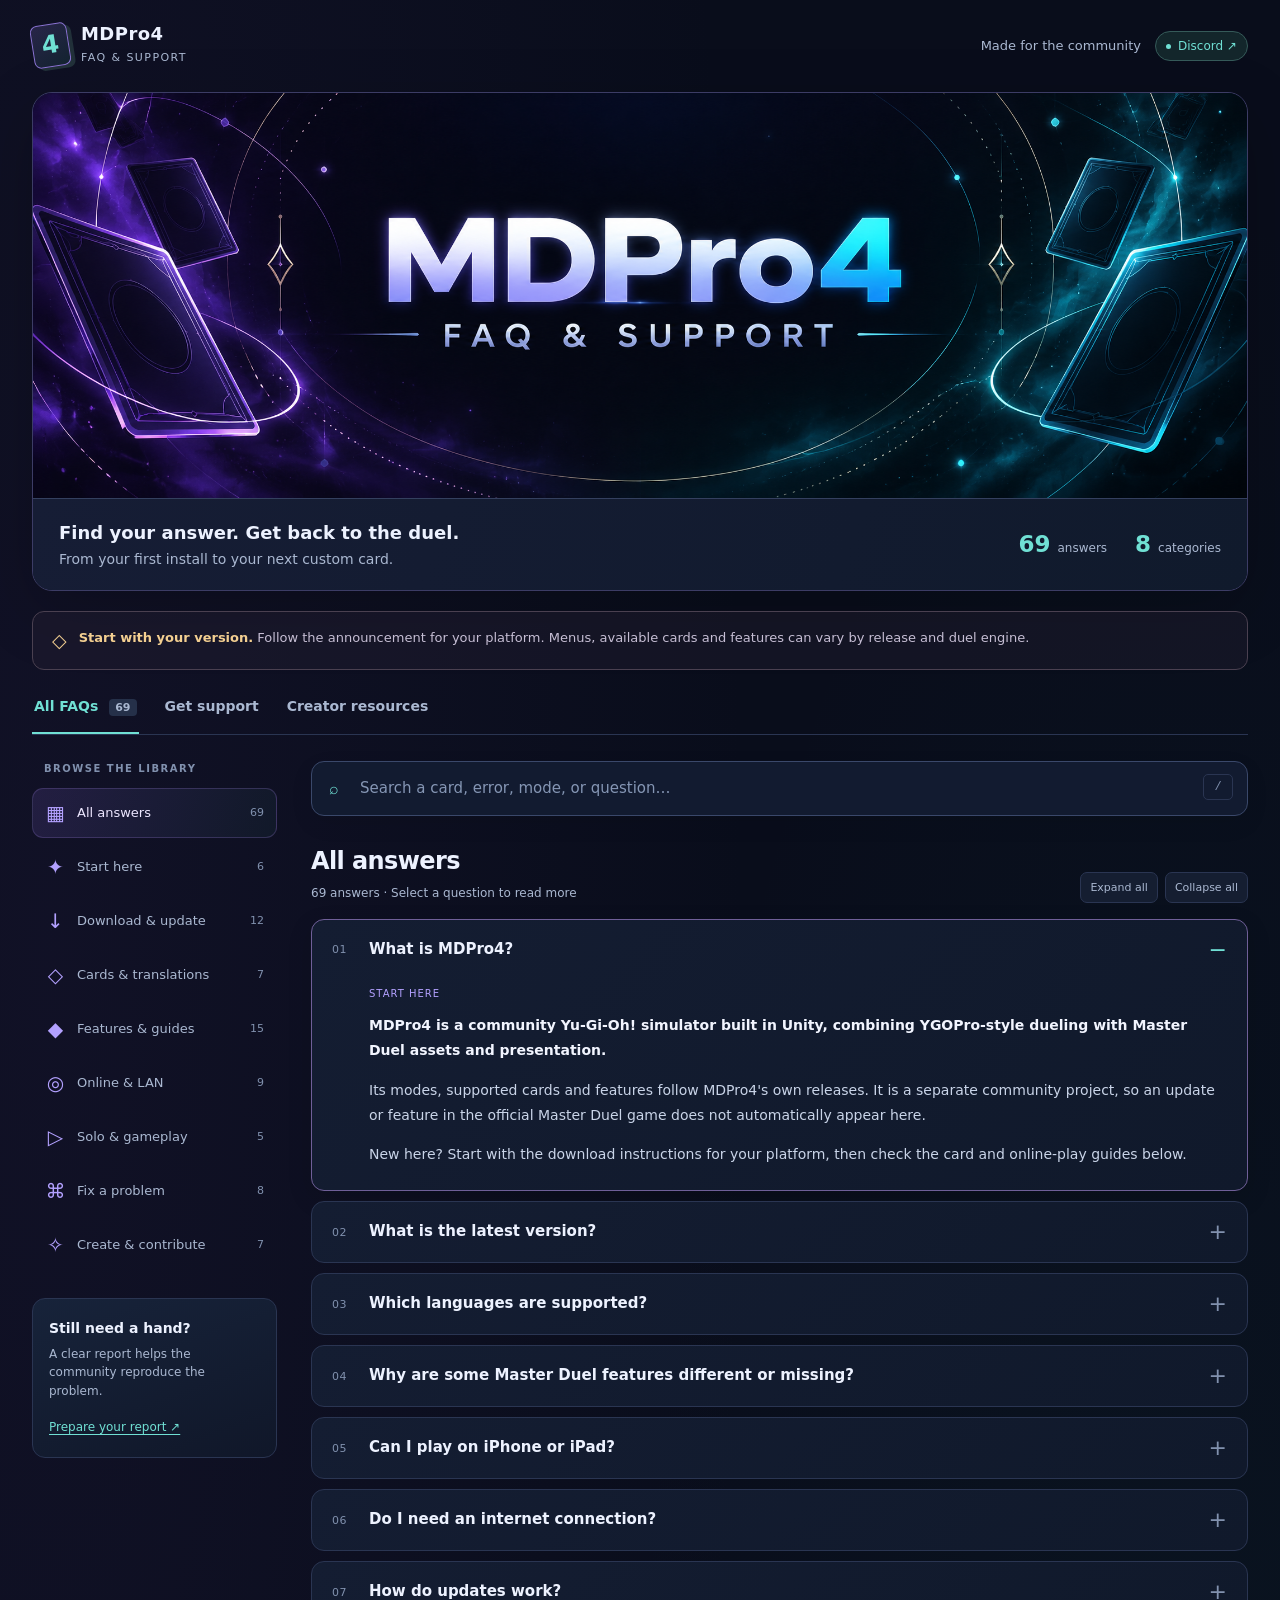
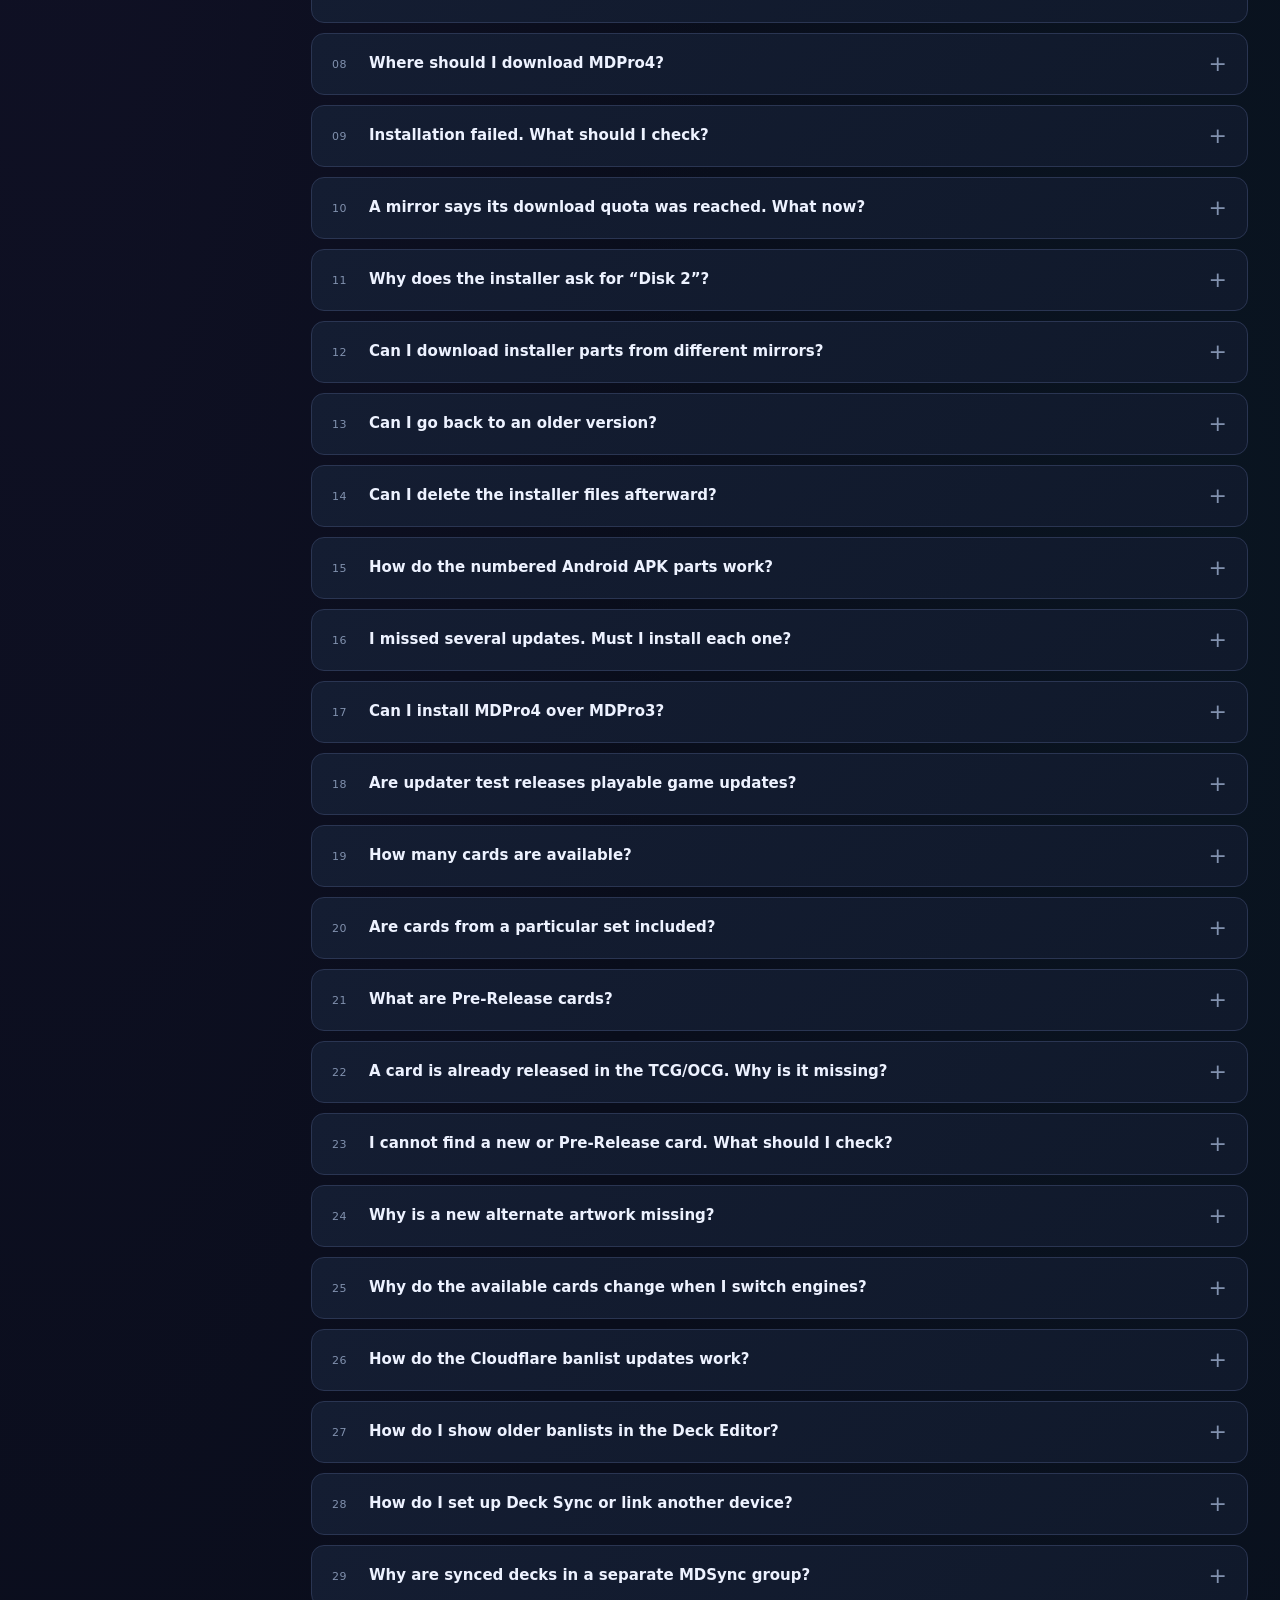
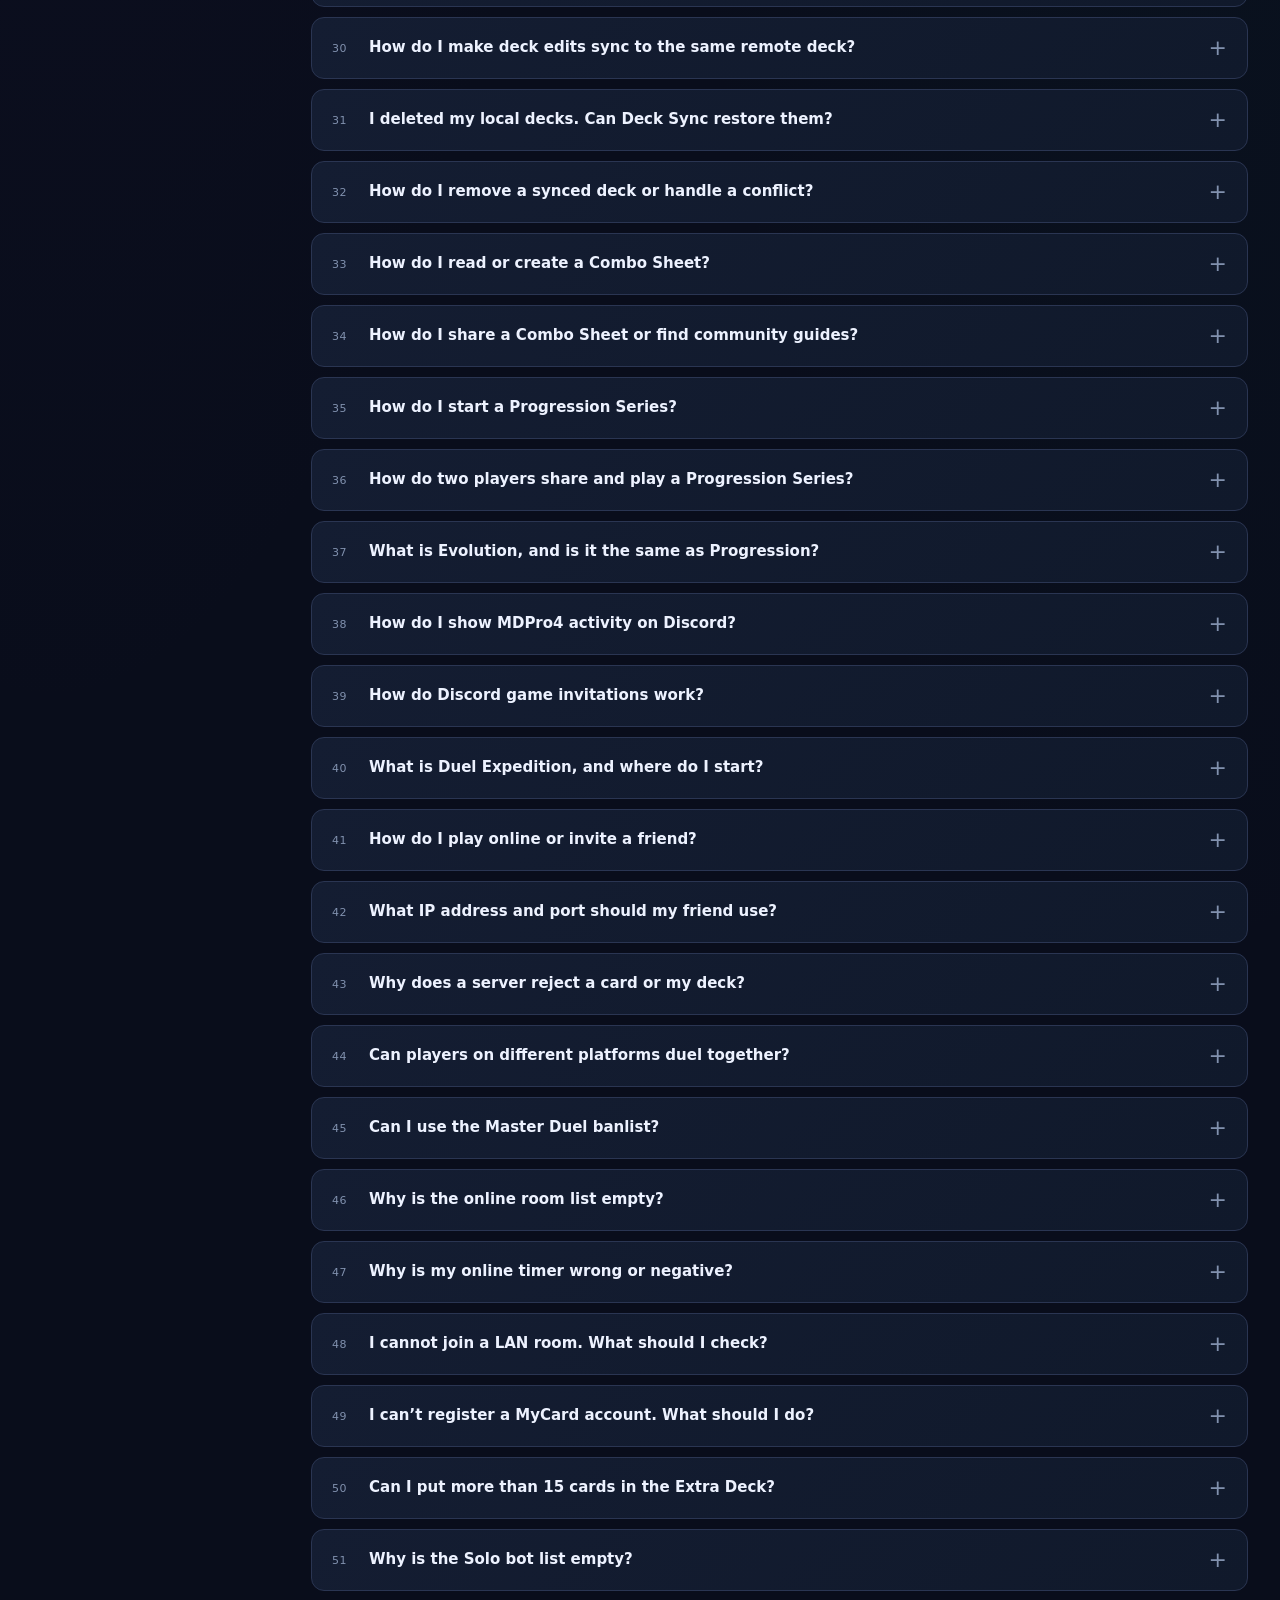
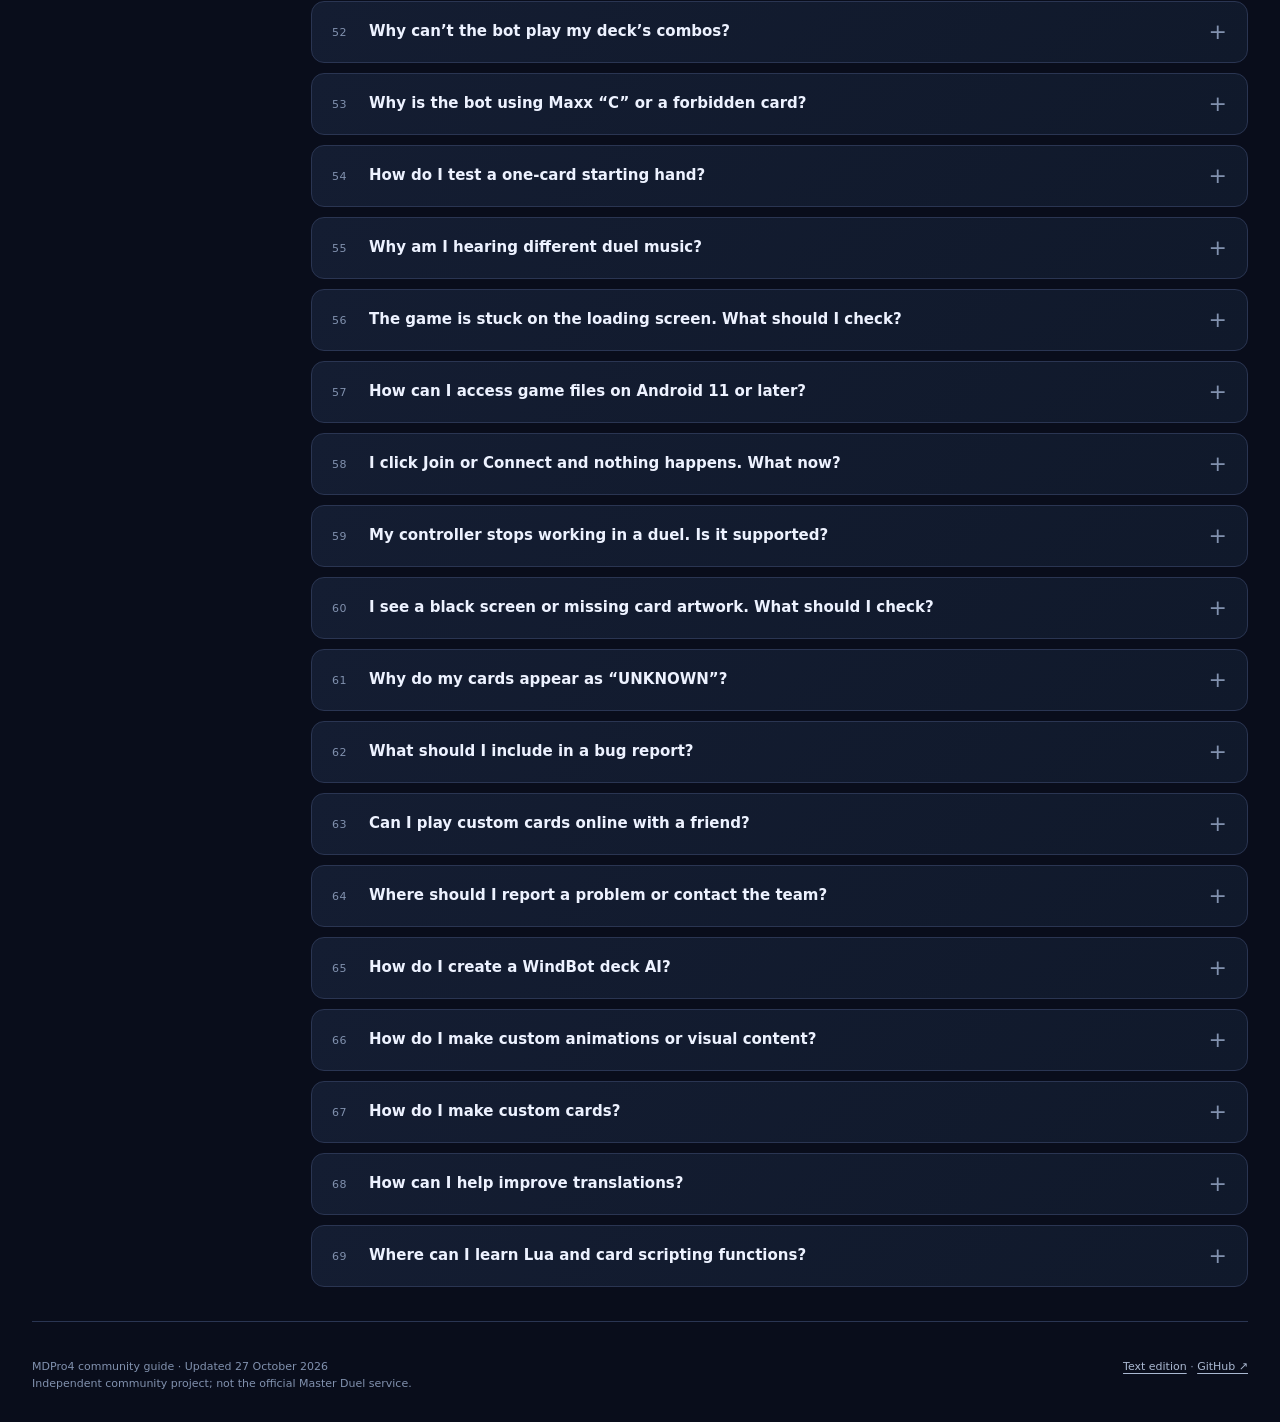
==== commit bc174f0e: "Explain Deck Sync and add practical player feature guides Add 15 answers covering local sync copies," ====
--- a/docs/index.html
+++ b/docs/index.html
@@ -5,7 +5,7 @@
   <meta name="viewport" content="width=device-width, initial-scale=1">
   <meta name="color-scheme" content="dark">
   <meta name="theme-color" content="#090d1b">
-  <meta name="description" content="Find clear answers about MDPro4: downloads, updates, cards, translations, online play, troubleshooting and custom content.">
+  <meta name="description" content="Find clear answers about MDPro4: downloads, banlists, Deck Sync, Combo Sheets, Progression, online play, Discord and troubleshooting.">
   <meta property="og:type" content="website">
   <meta property="og:title" content="MDPro4 — FAQ & Support">
   <meta property="og:description" content="Find your answer. Get back to the duel. The community guide to MDPro4.">
@@ -29,15 +29,15 @@
     <h1 class="sr-only">MDPro4 — FAQ &amp; Support</h1>
     <section class="hero" aria-label="Welcome to the MDPro4 community guide">
       <img src="assets/faq-banner.png" alt="MDPro4 — FAQ & Support, with glowing teal and violet cards" width="2172" height="724" fetchpriority="high">
-      <div class="hero-tail"><p><strong>Find your answer. Get back to the duel.</strong>From your first install to your next custom card.</p><div class="hero-stats" aria-label="Guide overview"><div class="stat"><b>54</b><span>answers</span></div><div class="stat"><b>7</b><span>categories</span></div></div></div>
+      <div class="hero-tail"><p><strong>Find your answer. Get back to the duel.</strong>From your first install to your next custom card.</p><div class="hero-stats" aria-label="Guide overview"><div class="stat"><b>69</b><span>answers</span></div><div class="stat"><b>8</b><span>categories</span></div></div></div>
     </section>
     <div class="notice"><span class="notice-icon" aria-hidden="true">◇</span><div><b>Start with your version.</b> Follow the announcement for your platform. Menus, available cards and features can vary by release and duel engine.</div></div>
-    <nav class="workspace-nav" aria-label="Guide sections"><a href="#faq" class="workspace-tab" data-pane="faq" aria-current="page">All FAQs <span class="tab-count">54</span></a><a href="#support" class="workspace-tab" data-pane="support">Get support</a><a href="#resources" class="workspace-tab" data-pane="resources">Creator resources</a></nav>
+    <nav class="workspace-nav" aria-label="Guide sections"><a href="#faq" class="workspace-tab" data-pane="faq" aria-current="page">All FAQs <span class="tab-count">69</span></a><a href="#support" class="workspace-tab" data-pane="support">Get support</a><a href="#resources" class="workspace-tab" data-pane="resources">Creator resources</a></nav>
     <section id="faq" data-section="faq" aria-label="Frequently asked questions">
       <div class="library-grid">
-        <aside class="sidebar"><div class="sidebar-heading">Browse the library</div><div class="category-list" id="categories" aria-label="FAQ categories"><button class="category-button" type="button" data-category="all" aria-pressed="true"><span class="icon" aria-hidden="true">▦</span><span>All answers</span><span class="count">54</span></button><button class="category-button" type="button" data-category="start" aria-pressed="false"><span class="icon" aria-hidden="true">✦</span><span>Start here</span><span class="count">6</span></button><button class="category-button" type="button" data-category="download" aria-pressed="false"><span class="icon" aria-hidden="true">↓</span><span>Download &amp; update</span><span class="count">12</span></button><button class="category-button" type="button" data-category="cards" aria-pressed="false"><span class="icon" aria-hidden="true">◇</span><span>Cards &amp; translations</span><span class="count">7</span></button><button class="category-button" type="button" data-category="online" aria-pressed="false"><span class="icon" aria-hidden="true">◎</span><span>Online &amp; LAN</span><span class="count">9</span></button><button class="category-button" type="button" data-category="solo" aria-pressed="false"><span class="icon" aria-hidden="true">▷</span><span>Solo &amp; gameplay</span><span class="count">5</span></button><button class="category-button" type="button" data-category="troubleshooting" aria-pressed="false"><span class="icon" aria-hidden="true">⌘</span><span>Fix a problem</span><span class="count">8</span></button><button class="category-button" type="button" data-category="create" aria-pressed="false"><span class="icon" aria-hidden="true">✧</span><span>Create &amp; contribute</span><span class="count">7</span></button></div><div class="sidebar-help"><strong>Still need a hand?</strong><p>A clear report helps the community reproduce the problem.</p><a href="#support">Prepare your report ↗</a></div></aside>
+        <aside class="sidebar"><div class="sidebar-heading">Browse the library</div><div class="category-list" id="categories" aria-label="FAQ categories"><button class="category-button" type="button" data-category="all" aria-pressed="true"><span class="icon" aria-hidden="true">▦</span><span>All answers</span><span class="count">69</span></button><button class="category-button" type="button" data-category="start" aria-pressed="false"><span class="icon" aria-hidden="true">✦</span><span>Start here</span><span class="count">6</span></button><button class="category-button" type="button" data-category="download" aria-pressed="false"><span class="icon" aria-hidden="true">↓</span><span>Download &amp; update</span><span class="count">12</span></button><button class="category-button" type="button" data-category="cards" aria-pressed="false"><span class="icon" aria-hidden="true">◇</span><span>Cards &amp; translations</span><span class="count">7</span></button><button class="category-button" type="button" data-category="features" aria-pressed="false"><span class="icon" aria-hidden="true">◆</span><span>Features &amp; guides</span><span class="count">15</span></button><button class="category-button" type="button" data-category="online" aria-pressed="false"><span class="icon" aria-hidden="true">◎</span><span>Online &amp; LAN</span><span class="count">9</span></button><button class="category-button" type="button" data-category="solo" aria-pressed="false"><span class="icon" aria-hidden="true">▷</span><span>Solo &amp; gameplay</span><span class="count">5</span></button><button class="category-button" type="button" data-category="troubleshooting" aria-pressed="false"><span class="icon" aria-hidden="true">⌘</span><span>Fix a problem</span><span class="count">8</span></button><button class="category-button" type="button" data-category="create" aria-pressed="false"><span class="icon" aria-hidden="true">✧</span><span>Create &amp; contribute</span><span class="count">7</span></button></div><div class="sidebar-help"><strong>Still need a hand?</strong><p>A clear report helps the community reproduce the problem.</p><a href="#support">Prepare your report ↗</a></div></aside>
         <div class="library-main"><div class="search-wrap"><label class="sr-only" for="search">Search FAQ questions and answers</label><span class="search-icon" aria-hidden="true">⌕</span><input id="search" class="search" type="search" placeholder="Search a card, error, mode, or question…" autocomplete="off"><kbd class="search-key" id="search-key">/</kbd><button type="button" class="clear-search" id="clear-search" aria-label="Clear search" hidden>×</button></div>
-          <div class="results-head"><div><h2 id="results-title">All answers</h2><p id="result-count" aria-live="polite">54 answers · Select a question to read more</p></div><div class="results-actions"><button type="button" class="small-button" id="expand-all">Expand all</button><button type="button" class="small-button" id="collapse-all">Collapse all</button></div></div>
+          <div class="results-head"><div><h2 id="results-title">All answers</h2><p id="result-count" aria-live="polite">69 answers · Select a question to read more</p></div><div class="results-actions"><button type="button" class="small-button" id="expand-all">Expand all</button><button type="button" class="small-button" id="collapse-all">Collapse all</button></div></div>
           <div class="answer-list" id="answers"><details class="answer" id="faq-what-is-mdpro4" data-category="start" open>
 <summary><span class="question-index" aria-hidden="true">01</span><h3 class="question-heading">What is MDPro4?</h3></summary>
 <div class="answer-content"><span class="answer-category">Start here</span><div class="markdown"><p><strong>MDPro4 is a community Yu-Gi-Oh! simulator built in Unity, combining YGOPro-style dueling with Master Duel assets and presentation.</strong></p><p>Its modes, supported cards and features follow MDPro4&#x27;s own releases. It is a separate community project, so an update or feature in the official Master Duel game does not automatically appear here.</p><p>New here? Start with the download instructions for your platform, then check the card and online-play guides below.</p></div>
@@ -100,7 +100,7 @@
 </div></details>
 <details class="answer" id="faq-i-missed-several-updates-must-i-install-each-one" data-category="download">
 <summary><span class="question-index" aria-hidden="true">16</span><h3 class="question-heading">I missed several updates. Must I install each one?</h3></summary>
-<div class="answer-content"><span class="answer-category">Download &amp; update</span><div class="markdown"><p><strong>Usually no—use the update offered for your installed version.</strong> When a cumulative patch is published, it contains the changes needed to go directly from your version to the target release.</p><p>Windows can also process a supported chain of incremental patches in one update operation. Android, Linux and macOS need a published direct cumulative route.</p><p>Do not download every alternative patch or manually combine archives. If your version has no supported route, follow the release announcement&#x27;s installation instructions.</p></div>
+<div class="answer-content"><span class="answer-category">Download &amp; update</span><div class="markdown"><p><strong>Usually no—use the update offered for your installed version.</strong> A published cumulative patch can take a supported older installation directly to the target release.</p><p>Windows can also apply a supported chain through its updater. Android, Linux and macOS use their explicitly published routes; if instructions offer a staged route, finish and restart after each step before taking the next one.</p><p>Do not apply a patch for another starting version or platform. If no route is offered, follow the full-installation guidance in the release announcement. A patch still needs a complete base installation; it is not a replacement for missing installer parts.</p></div>
 </div></details>
 <details class="answer" id="faq-can-i-install-mdpro4-over-mdpro3" data-category="download">
 <summary><span class="question-index" aria-hidden="true">17</span><h3 class="question-heading">Can I install MDPro4 over MDPro3?</h3></summary>
@@ -138,120 +138,180 @@
 <summary><span class="question-index" aria-hidden="true">25</span><h3 class="question-heading">Why do the available cards change when I switch engines?</h3></summary>
 <div class="answer-content"><span class="answer-category">Cards &amp; translations</span><div class="markdown"><p><strong>The ocgcore and Master Duel native engines use different card data.</strong> If your build offers engine selection, switching can change which cards and modes are available.</p><p>Pre-Release packs and ordinary custom Lua cards extend the <strong>ocgcore</strong> card pool. They do not automatically add those cards or effects to the native engine.</p><p>When reporting a missing card, effect problem or replay issue, include the <strong>selected engine</strong>, card name/ID, mode and game version. Attach the replay saved by that mode; keep its original file extension.</p></div>
 </div></details>
+<details class="answer" id="faq-how-do-cloudflare-banlist-updates-work" data-category="features">
+<summary><span class="question-index" aria-hidden="true">26</span><h3 class="question-heading">How do the Cloudflare banlist updates work?</h3></summary>
+<div class="answer-content"><span class="answer-category">Features &amp; guides</span><div class="markdown"><p><strong>MDPro4 checks its hosted banlist feed when the game starts online.</strong> Standard, Genesys and Rush lists are refreshed automatically; you do not need a Cloudflare account or a separate manual download.</p><p>Open the Deck Editor and select the format and dated banlist you want to build for. If an update cannot be downloaded or is invalid, the game keeps its last valid installed lists. You can still use those lists offline. Locally installed historical and custom lists absent from the feed are retained.</p><p><strong>Online legality still follows the server or room&#x27;s selected rules.</strong> Updating your local lists does not change a public server&#x27;s banlist. For a missing or incorrect restriction, report the format, list name/date, card and game version.</p></div>
+</div></details>
+<details class="answer" id="faq-how-do-i-show-older-banlists" data-category="features">
+<summary><span class="question-index" aria-hidden="true">27</span><h3 class="question-heading">How do I show older banlists in the Deck Editor?</h3></summary>
+<div class="answer-content"><span class="answer-category">Features &amp; guides</span><div class="markdown"><p>Open <strong>Settings → Duel → Banlist History</strong> and choose <strong>All</strong>, <strong>Latest 5 per format</strong>, or <strong>Latest 1 per format</strong>.</p><p>This controls which installed OCG, TCG, MD and AE lists appear in the Deck Editor. Rush and custom lists remain available. The setting filters the menu; it does not delete old lists or change an online room&#x27;s rules.</p><p>For a Progression Series, use that series&#x27; banlist settings instead. A series can follow historical OCG/TCG lists as its packs advance, use a fixed list, or use <strong>N/A</strong>. The organizer can change this policy between duels and share the updated series with Player 2.</p></div>
+</div></details>
+<details class="answer" id="faq-how-do-i-set-up-deck-sync" data-category="features">
+<summary><span class="question-index" aria-hidden="true">28</span><h3 class="question-heading">How do I set up Deck Sync or link another device?</h3></summary>
+<div class="answer-content"><span class="answer-category">Features &amp; guides</span><div class="markdown"><p>Deck Sync was added in <strong>1.0.5</strong>. It uses an independent MDPro4 account; no email address or MyCard account is required.</p><ol><li>Open <strong>Settings → Duel → MDPro4 Deck Sync → Create sync account</strong>.</li><li>Choose your display name and save the recovery key somewhere private. The game shows the key once and does not save it for you.</li><li>Choose <strong>Upload local decks</strong> to copy your existing decks into the account&#x27;s sync group. Keep using those copies for future cloud edits.</li><li>On a signed-in device, choose <strong>Link another device</strong>. On the other device, choose <strong>Link this device</strong> and enter the one-use link key before it expires (10 minutes).</li><li>Use <strong>Sync now</strong> on each device when you want to exchange changes.</li></ol><p><strong>Restore with recovery key</strong> reconnects to an existing account. Do not create a second account to recover the first one&#x27;s decks. <strong>Manage linked devices</strong> lets you revoke an old device. Keep recovery and link keys out of screenshots and public reports; losing every linked device and the recovery key can leave you unable to recover the account.</p></div>
+</div></details>
+<details class="answer" id="faq-why-are-synced-decks-in-their-own-group" data-category="features">
+<summary><span class="question-index" aria-hidden="true">29</span><h3 class="question-heading">Why are synced decks in a separate MDSync group?</h3></summary>
+<div class="answer-content"><span class="answer-category">Features &amp; guides</span><div class="markdown"><p><strong>Yes, this is intentional.</strong> Deck Sync keeps its managed copies in a dedicated account group, shown as <strong>MDSync</strong> or <strong>MDPro4 Sync</strong> in the deck selector. Those are usable local deck files, not a read-only view of the cloud.</p><p><strong>Upload local decks</strong> creates managed copies and leaves the originals in their regular groups. The original and its sync copy are independent. Deleting the original does not remove its cloud copy, and syncing does not rebuild the original&#x27;s ordinary group.</p><p>Open and edit the deck inside the sync group to keep working on the same cloud deck. You do not need to copy it out first. If you want a separate ordinary local copy, you can keep one, but changes to that independent copy will not automatically update the managed deck.</p></div>
+</div></details>
+<details class="answer" id="faq-how-do-i-sync-deck-edits-between-devices" data-category="features">
+<summary><span class="question-index" aria-hidden="true">30</span><h3 class="question-heading">How do I make deck edits sync to the same remote deck?</h3></summary>
+<div class="answer-content"><span class="answer-category">Features &amp; guides</span><div class="markdown"><p><strong>Save the deck inside the sync group, then press Sync now.</strong> Being signed in does not enable continuous automatic syncing.</p><ol><li>On device A, open the managed deck from the sync group, make your changes and save it.</li><li>Open <strong>Settings → Duel → MDPro4 Deck Sync → Sync now</strong> and wait for it to finish successfully.</li><li>On device B, sign in to the same account and press <strong>Sync now</strong> before opening that deck.</li></ol><p>Editing or renaming the managed deck keeps its cloud identity. Modifying an independent copy in an ordinary group and uploading it can create another cloud deck, even if the names match; that is not how to update the managed original. Changing the original regular-group deck also does not change the copy already uploaded.</p><p>If changes do not arrive, check which group you edited, whether you saved, whether both devices use the same account, and the sync result. An expired or revoked session needs to be linked or restored again. Report the exact error and version, without sharing your recovery key.</p></div>
+</div></details>
+<details class="answer" id="faq-my-local-decks-were-deleted-can-deck-sync-restore-them" data-category="features">
+<summary><span class="question-index" aria-hidden="true">31</span><h3 class="question-heading">I deleted my local decks. Can Deck Sync restore them?</h3></summary>
+<div class="answer-content"><span class="answer-category">Features &amp; guides</span><div class="markdown"><p><strong>First check which copies were deleted.</strong> If decks still open from the MDSync group, the synced local copies are present. An empty ordinary group is expected: syncing does not recreate the original folders from before upload.</p><p><strong>If the managed files themselves were deleted, 1.0.5 and 1.0.5.1 have a recovery bug.</strong> The account can still list those cloud decks, but Sync now may leave the missing managed files absent. Restarting alone does not repair them. Do not use <strong>Remove cloud deck</strong> as a repair step; that removes the remote copy.</p><p>The <strong>upcoming 1.0.6 fix</strong> makes <strong>Sync now</strong> fetch the latest cloud content for missing tracked files and restore them into the account&#x27;s sync group, keeping the same cloud identities. Check the release announcement before relying on that behavior; this FAQ does not mean 1.0.6 has been published.</p><p>On an older build, keep the cloud entries and any remaining local copies. A newly linked second device with no previous sync state can download the account&#x27;s decks with <strong>Sync now</strong>. If you cannot recover them that way, report your version, the deleted group and whether the cloud entries remain visible. Never post the recovery key.</p></div>
+</div></details>
+<details class="answer" id="faq-how-do-i-remove-a-synced-deck-or-handle-a-conflict" data-category="features">
+<summary><span class="question-index" aria-hidden="true">32</span><h3 class="question-heading">How do I remove a synced deck or handle a conflict?</h3></summary>
+<div class="answer-content"><span class="answer-category">Features &amp; guides</span><div class="markdown"><p><strong>To remove a deck from the cloud</strong>, use <strong>MDPro4 Deck Sync → Remove cloud deck</strong>. This keeps its local file and stops that file from being tracked as the same cloud deck. Signing out also keeps local decks.</p><p>Moving or deleting a managed file locally does not delete its cloud entry. With the upcoming 1.0.6 recovery fix, <strong>Sync now</strong> can recreate a missing managed copy; a copy moved elsewhere remains independent. Use the explicit cloud-removal action when you want the remote deck removed.</p><p><strong>If two devices edit the same deck before syncing</strong>, the game preserves conflicting changes as a separate conflict copy. Compare the copies, keep the changes you want and sync again. Sync before editing on another device to reduce conflicts.</p><p>Deck Sync is useful for exchanging current decks, but it is not an unlimited version-history backup. Keep separate backups of decks you do not want to lose. <strong>Delete sync account</strong> is a different action that removes the account&#x27;s cloud content, including its community Combo Sheets.</p></div>
+</div></details>
+<details class="answer" id="faq-how-do-i-use-combo-sheets" data-category="features">
+<summary><span class="question-index" aria-hidden="true">33</span><h3 class="question-heading">How do I read or create a Combo Sheet?</h3></summary>
+<div class="answer-content"><span class="answer-category">Features &amp; guides</span><div class="markdown"><p>Open <strong>Deck Editor → Submenu → Combo Sheets</strong>. Combo Sheets were added in <strong>1.0.5</strong>. Installed examples and your local drafts work offline.</p><ul><li>Start with <strong>Examples</strong>, including the Chimera and Chaos Ritual guides. Select a variant and combo, then use <strong>View full combo</strong> to follow its steps. Card previews, starting hands and endboards help explain the route.</li><li>Use <strong>My combo sheets</strong> to create a named guide or copy an example into an editable draft. Add variants, starting/required cards, numbered steps and an endboard. The visual-flow editor can show actions, locations, arrows and alternatives.</li><li>Save the draft before leaving. Saving locally does not publish it. Combo Sheets explain plays; they do not execute the combo for you.</li></ul><p><strong>Planned for 1.0.6:</strong> Test Hand can create a draft through <strong>Save Combo Sheet</strong> in duel settings or <strong>From last Test Hand</strong> in My combo sheets. Review and edit the captured actions and the draft&#x27;s recording limits before sharing. Check the release announcement for availability.</p></div>
+</div></details>
+<details class="answer" id="faq-how-do-i-publish-or-find-community-combo-sheets" data-category="features">
+<summary><span class="question-index" aria-hidden="true">34</span><h3 class="question-heading">How do I share a Combo Sheet or find community guides?</h3></summary>
+<div class="answer-content"><span class="answer-category">Features &amp; guides</span><div class="markdown"><p>Sign in through <strong>Settings → Duel → MDPro4 Deck Sync</strong>. Community Combo Sheets use that same account; they do not need another registration.</p><ol><li>Open <strong>Deck Editor → Submenu → Combo Sheets → Community</strong> to browse or search. Use archetype or custom tags to narrow the list.</li><li>Read a guide, inspect its cards and vote if it helped you. The uploader name and vote totals belong to that publication; votes are not a guarantee that a route is correct for every ruleset.</li><li>To share your own work, open a saved draft in <strong>My combo sheets</strong> and choose <strong>Publish combo sheet</strong>. Publication includes the entire sheet, with every variant and combo. Review all of it before confirming.</li><li>Find your publications in <strong>My uploads</strong>. <strong>Unpublish combo sheet</strong> removes the community upload and keeps your local copy ready to edit or publish again.</li></ol><p>Copying a community guide creates an independent local draft. Editing that copy does not change the original author&#x27;s upload. Include the sheet title, variant and step when reporting an incorrect route.</p></div>
+</div></details>
+<details class="answer" id="faq-how-do-i-start-a-progression-series" data-category="features">
+<summary><span class="question-index" aria-hidden="true">35</span><h3 class="question-heading">How do I start a Progression Series?</h3></summary>
+<div class="answer-content"><span class="answer-category">Features &amp; guides</span><div class="markdown"><p>Open <strong>Adventures → Progression Series</strong>. The mode arrived in 1.0.5; use <strong>1.0.5.1 or later</strong> because that follow-up restores the booster-track file missing from 1.0.5.</p><ol><li>Create a series and choose OCG or TCG, the starting set, set track, packs per set, duels per set and duel rules. Review these before creating: most series rules are fixed afterward.</li><li>Choose <strong>Open Packs</strong>. Both duelists receive separate saved collections. Skipping the animation does not lose the cards or reroll the opening; use <strong>Review Opened Cards</strong> to see them again.</li><li>Choose <strong>Edit Deck</strong> and build from your earned collection. Main, Extra and Side Deck copies all count toward what you own. Saving here updates the series deck, not an ordinary local deck.</li><li>Choose <strong>Duel</strong>. The organizer can play <strong>Local AI</strong>, or arrange LAN/Evolution games with a friend. Start from the series so the correct deck and result are used.</li><li>After a win, choose a prize. When the required number of duels is complete, choose <strong>Next Set</strong>, open the next packs and continue. Earlier cards remain in your collection.</li></ol><p>Pack rarity weights are simulation settings, not a promise of real booster-box odds. A series can use historical, fixed or N/A banlists. Ordinary Deck Sync does not synchronize this saved series; use <strong>Series &amp; Sharing</strong> for that.</p></div>
+</div></details>
+<details class="answer" id="faq-how-do-i-play-progression-with-a-friend" data-category="features">
+<summary><span class="question-index" aria-hidden="true">36</span><h3 class="question-heading">How do two players share and play a Progression Series?</h3></summary>
+<div class="answer-content"><span class="answer-category">Features &amp; guides</span><div class="markdown"><p><strong>Use one shared series, with one organizer and one Player 2.</strong> Both players need compatible versions and matching card data. Creating two series with the same title does not link them.</p><ol><li>The organizer creates the series, opens the packs and saves their deck. Use <strong>Series &amp; Sharing → Export Series File</strong> and send the resulting <strong>.mdprog</strong> file to the friend.</li><li>The friend uses <strong>Import Series → Import Series File</strong>, which assigns Player 2, then builds their own deck with <strong>Edit Deck</strong>. For a short copied series code, use <strong>Import as Player 2</strong> instead. Full set tracks are better shared as files.</li><li>From <strong>Duel</strong>, the organizer creates a LAN or supported Evolution room and shares its room invitation. Player 2 uses <strong>Duel → Join Room</strong> from the imported series and follows the invitation prompt. Evolution requires both players to sign in; LAN requires a reachable host address and port.</li><li>The organizer confirms the intended opponent, then both play. After the result, the organizer chooses the winner&#x27;s prize, consulting Player 2 if they won.</li><li>The organizer exports the updated series and Player 2 imports it before the next duel. Share again after advancing sets and opening packs. Player 2&#x27;s valid saved deck is retained.</li></ol><p><strong>Waiting for the organizer means import their new series file</strong>, not press ordinary Deck Sync. The organizer controls results, prizes and advancement. Play with trusted friends: this file exchange is not a server-managed competitive economy.</p><p>The upcoming 1.0.6 update adds a clearer Join Room text field with <strong>Paste</strong>; older builds use their existing invitation prompt.</p></div>
+</div></details>
+<details class="answer" id="faq-what-is-evolution-and-how-do-i-use-it" data-category="features">
+<summary><span class="question-index" aria-hidden="true">37</span><h3 class="question-heading">What is Evolution, and is it the same as Progression?</h3></summary>
+<div class="answer-content"><span class="answer-category">Features &amp; guides</span><div class="markdown"><p><strong>Evolution is an online duel service. Progression Series is the pack-opening campaign in Adventures.</strong> A Progression game can use an Evolution room, but the two features have different accounts and saved state.</p><p>Open <strong>Online → Evolution</strong>, sign in to that service, choose a format and select a legal deck. Choose one of the supported ranked queues for matchmaking, or use casual rooms to play with friends. Casual room controls offer the supported duel types and rules, including Tag duels where available.</p><p>Check the chosen format, room rules and server banlist before joining. An ordinary duel launched directly from Online does not advance a Progression Series; launch it from that series&#x27; <strong>Duel</strong> action instead.</p><p>Your Evolution login is separate from the email-free <strong>MDPro4 Deck Sync</strong> account. Being signed in to one does not sign you in to the other. If a server rejects the deck or connection, keep the exact error and include the format and game version in your report.</p></div>
+</div></details>
+<details class="answer" id="faq-how-do-i-enable-discord-rich-presence" data-category="features">
+<summary><span class="question-index" aria-hidden="true">38</span><h3 class="question-heading">How do I show MDPro4 activity on Discord?</h3></summary>
+<div class="answer-content"><span class="answer-category">Features &amp; guides</span><div class="markdown"><p>On a supported desktop build, start the <strong>Discord desktop app</strong>, then open <strong>Settings → General → Discord Rich Presence</strong> in MDPro4 and turn it on. It is optional and off by default. Check the status shown beneath the setting.</p><p>Presence can show activities such as editing a deck, waiting in a room, dueling or watching a replay. It does not publish your deck contents, room password or login credentials. Turning it off clears the game&#x27;s activity.</p><p>This integration targets <strong>Windows, Linux and macOS desktop builds</strong>. It is unavailable on Android, and Discord in a browser does not replace the desktop app. If the setting says it is waiting for Discord, check that the desktop app is running and that Discord&#x27;s activity-sharing settings allow the game to appear.</p><p><strong>Discord game invitations</strong> is a separate opt-in setting. Rich Presence alone does not make every room joinable.</p></div>
+</div></details>
+<details class="answer" id="faq-how-do-i-send-or-accept-discord-game-invites" data-category="features">
+<summary><span class="question-index" aria-hidden="true">39</span><h3 class="question-heading">How do Discord game invitations work?</h3></summary>
+<div class="answer-content"><span class="answer-category">Features &amp; guides</span><div class="markdown"><p>Enable both <strong>Settings → General → Discord Rich Presence</strong> and <strong>Discord game invitations</strong>. Your friend also needs a compatible desktop MDPro4 build, Discord running and the invitation settings enabled.</p><p>Join a <strong>public waiting room with a free player seat</strong> on a service that supports MDPro4&#x27;s Discord invitations. Use Discord&#x27;s game-invitation or join controls when they are offered. The receiving game asks for confirmation and any required service sign-in before joining with the selected deck.</p><p>Private/password-protected rooms, full rooms, active duels and reserved matchmaking rooms do not become public invitations. Server support is required; ordinary presence can work even when a server does not offer invitations. If you are already in a room, duel or editing session, finish or leave it before accepting the pending invitation.</p><p>If the room has closed or filled up, ask for a new invitation. You can also use MDPro4&#x27;s normal <strong>Copy join link</strong> and Online room-code/connection controls. Discord does not make an unreachable LAN address accessible to a friend.</p></div>
+</div></details>
+<details class="answer" id="faq-what-is-duel-expedition" data-category="features">
+<summary><span class="question-index" aria-hidden="true">40</span><h3 class="question-heading">What is Duel Expedition, and where do I start?</h3></summary>
+<div class="answer-content"><span class="answer-category">Features &amp; guides</span><div class="markdown"><p>Open <strong>Adventures → Overview</strong> and select <strong>Duel Expedition</strong>. It was added in 1.0.5 and offers a saved solo run through <strong>The Forgotten Sanctuary</strong>.</p><p>Choose a starter deck, reward path and difficulty, then take on successive duel stages. Between duels, rewards and encounters let you improve the run&#x27;s deck. Standard, Veteran and Expert begin with three, two and one life respectively; a confirmed defeat costs a life.</p><p>Runs and progress save locally, so return to the mode to continue. This is separate from a Progression Series and from Deck Sync. Newer run rules include camp, event and merchant encounters, while older saved runs keep their original rules.</p><p>The finished-run history lets you review recent routes and decks. You can export a completed expedition deck into your normal deck collection without replacing existing files.</p></div>
+</div></details>
 <details class="answer" id="faq-how-do-i-play-online-or-invite-a-friend" data-category="online">
-<summary><span class="question-index" aria-hidden="true">26</span><h3 class="question-heading">How do I play online or invite a friend?</h3></summary>
+<summary><span class="question-index" aria-hidden="true">41</span><h3 class="question-heading">How do I play online or invite a friend?</h3></summary>
 <div class="answer-content"><span class="answer-category">Online &amp; LAN</span><div class="markdown"><p>Open <strong>Online</strong> and choose the service or room you want to use. Both players need a compatible game version and the same server/room details.</p><p><strong>Inviting a friend</strong><br>Use <strong>Copy link</strong> for the selected server/room, or <strong>Connection details → Copy join link</strong> inside a room. Your friend can open the invitation or paste it into Online’s room-code field and select <strong>Connect</strong>.</p><p><strong>Playing over LAN</strong><br>One player creates the local room; the others connect using the host’s reachable IP address and the port shown in its connection details.</p><p>A LAN invitation does not create a network connection by itself. Room links may contain the password, so share them with the intended players.</p></div>
 </div></details>
 <details class="answer" id="faq-what-ip-address-and-port-should-my-friend-use" data-category="online">
-<summary><span class="question-index" aria-hidden="true">27</span><h3 class="question-heading">What IP address and port should my friend use?</h3></summary>
+<summary><span class="question-index" aria-hidden="true">42</span><h3 class="question-heading">What IP address and port should my friend use?</h3></summary>
 <div class="answer-content"><span class="answer-category">Online &amp; LAN</span><div class="markdown"><p>The <strong>host</strong> is the player who created the local room. Other players need that host’s reachable IP address and the <strong>actual room port</strong>.</p><ul><li>On the same local network, use the host’s local network address.</li><li>Through a shared VPN, use the host’s address on that VPN.</li><li><strong>127.0.0.1 / localhost points to your own device</strong>—do not send it to a friend as the host address.</li></ul><p>Copy the port from the room’s connection details. Hosting normally searches from <strong>7911</strong>, but another available port may be used.</p><p>Across different networks, simply sharing a local IP address is not enough; the devices must have a reachable network route.</p></div>
 </div></details>
 <details class="answer" id="faq-why-does-a-server-reject-a-card-or-my-deck" data-category="online">
-<summary><span class="question-index" aria-hidden="true">28</span><h3 class="question-heading">Why does a server reject a card or my deck?</h3></summary>
+<summary><span class="question-index" aria-hidden="true">43</span><h3 class="question-heading">Why does a server reject a card or my deck?</h3></summary>
 <div class="answer-content"><span class="answer-category">Online &amp; LAN</span><div class="markdown"><p><strong>The server decides which cards and decks it accepts.</strong> A card appearing in your editor does not guarantee that it is available or legal on that server.</p><p>Possible reasons include the room’s card pool, banlist, deck-size rules, unsupported prerelease/custom cards, or different client/server data versions.</p><p>Read the exact rejection message and check the room settings. If it still seems wrong, include the <strong>server, room rules, game version, card name/ID and complete error message</strong>.</p></div>
 </div></details>
 <details class="answer" id="faq-can-players-on-different-platforms-duel-together" data-category="online">
-<summary><span class="question-index" aria-hidden="true">29</span><h3 class="question-heading">Can players on different platforms duel together?</h3></summary>
+<summary><span class="question-index" aria-hidden="true">44</span><h3 class="question-heading">Can players on different platforms duel together?</h3></summary>
 <div class="answer-content"><span class="answer-category">Online &amp; LAN</span><div class="markdown"><p>Use <strong>compatible releases on the same supported server or room</strong>. Both players must use compatible game data and any required custom content.</p><p>The operating system alone does not determine whether the connection will work: server compatibility, version differences and network reachability also matter.</p><p>If a mixed-platform connection fails, report <strong>both platforms, both game versions, the server/room type and the exact error</strong>. For LAN, check the host’s IP address and room port as well.</p></div>
 </div></details>
 <details class="answer" id="faq-can-i-use-the-master-duel-banlist" data-category="online">
-<summary><span class="question-index" aria-hidden="true">30</span><h3 class="question-heading">Can I use the Master Duel banlist?</h3></summary>
-<div class="answer-content"><span class="answer-category">Online &amp; LAN</span><div class="markdown"><p>Where the mode offers banlist selection, choose an installed list marked <strong>MD</strong> and check its date.</p><p>For online duels, the <strong>server or host’s selected rules</strong> decide which cards are legal. Selecting an MD list in the Deck Editor helps you build for it, but does not change an existing server’s rules.</p><p>If the list you need is missing, check the latest release/data information before reporting its name and date.</p></div>
+<summary><span class="question-index" aria-hidden="true">45</span><h3 class="question-heading">Can I use the Master Duel banlist?</h3></summary>
+<div class="answer-content"><span class="answer-category">Online &amp; LAN</span><div class="markdown"><p>Where the mode offers banlist selection, choose an installed list marked <strong>MD</strong> and check its date. Hosted banlist updates are checked when the game starts online.</p><p>If an older installed list is hidden, open <strong>Settings → Duel → Banlist History</strong> and choose <strong>All</strong>. This changes the Deck Editor&#x27;s list display, not an online room&#x27;s rules.</p><p>For online duels, the <strong>server or host&#x27;s selected rules</strong> decide which cards are legal. Selecting an MD list in the Deck Editor helps you build for it, but does not change an existing server&#x27;s rules.</p><p>If the list you need is still missing, report its name/date and your game version after checking the latest release/data information.</p></div>
 </div></details>
 <details class="answer" id="faq-why-is-the-online-room-list-empty" data-category="online">
-<summary><span class="question-index" aria-hidden="true">31</span><h3 class="question-heading">Why is the online room list empty?</h3></summary>
+<summary><span class="question-index" aria-hidden="true">46</span><h3 class="question-heading">Why is the online room list empty?</h3></summary>
 <div class="answer-content"><span class="answer-category">Online &amp; LAN</span><div class="markdown"><p>A room list is not a count of every MDPro4 player. You may be viewing a particular service, room type or filter, and other players may be using a different service or private room.</p><p>Check the selected server and any filters. When joining a friend, ask for their <strong>exact server and room invitation/code</strong> instead of waiting for the room to appear.</p><p>If the list fails to load or shows an error, include the <strong>service, time, game version and exact message</strong> in your report.</p></div>
 </div></details>
 <details class="answer" id="faq-why-is-my-online-timer-wrong-or-negative" data-category="online">
-<summary><span class="question-index" aria-hidden="true">32</span><h3 class="question-heading">Why is my online timer wrong or negative?</h3></summary>
+<summary><span class="question-index" aria-hidden="true">47</span><h3 class="question-heading">Why is my online timer wrong or negative?</h3></summary>
 <div class="answer-content"><span class="answer-category">Online &amp; LAN</span><div class="markdown"><p><strong>The server controls timeouts and match results.</strong> The displayed clock is an estimate of the time information sent by that server; different services can also have separate inactivity rules.</p><p>A negative or clearly incorrect display should be reported. Include your <strong>game version, server, screenshot/video, when it started and a replay if available</strong>.</p><p>Do not assume that a frozen clock means the server has stopped counting time.</p></div>
 </div></details>
 <details class="answer" id="faq-i-cannot-join-a-lan-room-what-should-i-check" data-category="online">
-<summary><span class="question-index" aria-hidden="true">33</span><h3 class="question-heading">I cannot join a LAN room. What should I check?</h3></summary>
+<summary><span class="question-index" aria-hidden="true">48</span><h3 class="question-heading">I cannot join a LAN room. What should I check?</h3></summary>
 <div class="answer-content"><span class="answer-category">Online &amp; LAN</span><div class="markdown"><p>Check these in order:</p><ol><li>The host has created the room and is still in it.</li><li>Everyone is using compatible game versions.</li><li>The guest entered the host’s reachable IP address and the room’s exact port.</li><li>Both devices are on the same reachable local network or shared VPN.</li><li>The host’s firewall permits MDPro4 on the intended network.</li></ol><p>A guest should not use <strong>127.0.0.1</strong> to reach someone else’s device. Guest Wi-Fi or network isolation can also prevent devices from reaching each other.</p><p>If it still fails, include the <strong>platforms, versions, network type, exact error and whether the room appears at all</strong>. Keep private room passwords out of public screenshots.</p></div>
 </div></details>
 <details class="answer" id="faq-i-cant-register-a-mycard-account-what-should-i-do" data-category="online">
-<summary><span class="question-index" aria-hidden="true">34</span><h3 class="question-heading">I can’t register a MyCard account. What should I do?</h3></summary>
+<summary><span class="question-index" aria-hidden="true">49</span><h3 class="question-heading">I can’t register a MyCard account. What should I do?</h3></summary>
 <div class="answer-content"><span class="answer-category">Online &amp; LAN</span><div class="markdown"><p><strong>Report the exact registration message and the step where it appears.</strong> Account registration is handled by the account service, so reinstalling the game will not necessarily change it.</p><p>Check the registration form&#x27;s requirements and any current service announcement. If the form fails inside the client, try the registration page linked by the service in your browser.</p><p>For help, include whether you used the client or browser, the time of the attempt and a screenshot with private details hidden. Never include your password or verification code in a public report.</p></div>
 </div></details>
 <details class="answer" id="faq-can-i-put-more-than-15-cards-in-the-extra-deck" data-category="solo">
-<summary><span class="question-index" aria-hidden="true">35</span><h3 class="question-heading">Can I put more than 15 cards in the Extra Deck?</h3></summary>
+<summary><span class="question-index" aria-hidden="true">50</span><h3 class="question-heading">Can I put more than 15 cards in the Extra Deck?</h3></summary>
 <div class="answer-content"><span class="answer-category">Solo &amp; gameplay</span><div class="markdown"><p><strong>A normal Extra Deck is limited to 15 cards.</strong></p><p>The editor may hold a larger list for custom use, but that does not make it legal in a normal duel. Automatic additions start going to the Side Deck once the Extra Deck reaches 15.</p><p>The selected mode and the room/server decide whether a deck is accepted. For ordinary duels, keep the Extra Deck within the allowed limit.</p></div>
 </div></details>
 <details class="answer" id="faq-why-is-the-solo-bot-list-empty" data-category="solo">
-<summary><span class="question-index" aria-hidden="true">36</span><h3 class="question-heading">Why is the Solo bot list empty?</h3></summary>
+<summary><span class="question-index" aria-hidden="true">51</span><h3 class="question-heading">Why is the Solo bot list empty?</h3></summary>
 <div class="answer-content"><span class="answer-category">Solo &amp; gameplay</span><div class="markdown"><p>The Solo bot list is included with the game data.</p><ul><li>Clear any active search or filter.</li><li>Check the selected UI language.</li><li>Make sure installation finished and all required game-data parts were installed.</li></ul><p>If the list is still empty, report your <strong>game version, platform and UI language</strong>, with a screenshot of the Solo screen and any loading error.</p><p>Use the data files supplied for your release; mixing bot catalogs or decks from unrelated versions can create missing entries or broken references.</p></div>
 </div></details>
 <details class="answer" id="faq-why-cant-the-bot-play-my-decks-combos" data-category="solo">
-<summary><span class="question-index" aria-hidden="true">37</span><h3 class="question-heading">Why can’t the bot play my deck’s combos?</h3></summary>
+<summary><span class="question-index" aria-hidden="true">52</span><h3 class="question-heading">Why can’t the bot play my deck’s combos?</h3></summary>
 <div class="answer-content"><span class="answer-category">Solo &amp; gameplay</span><div class="markdown"><p><strong>WindBot uses programmed strategies for particular decks.</strong> Giving a bot a different deck does not teach it that deck’s combos.</p><p>Start with the bot’s supplied deck. Custom-deck performance depends on its existing strategy and how well that strategy fits the cards you give it; unusual builds may produce weak or incorrect decisions.</p><p>To report a bot decision, include the <strong>bot name, deck, game version, replay and the turn/action</strong> where the problem occurs. Explain the play you expected it to make.</p></div>
 </div></details>
 <details class="answer" id="faq-why-is-the-bot-using-maxx-c-or-a-forbidden-card" data-category="solo">
-<summary><span class="question-index" aria-hidden="true">38</span><h3 class="question-heading">Why is the bot using Maxx “C” or a forbidden card?</h3></summary>
+<summary><span class="question-index" aria-hidden="true">53</span><h3 class="question-heading">Why is the bot using Maxx “C” or a forbidden card?</h3></summary>
 <div class="answer-content"><span class="answer-category">Solo &amp; gameplay</span><div class="markdown"><p><strong>The bundled local WindBot deck does not automatically rebuild itself around the banlist you selected in the Deck Editor.</strong> Local Solo can therefore include cards that are forbidden in your preferred competitive format.</p><p>Check the bot’s deck, the duel mode and its deck-check settings. Online servers apply their own room rules. A card being forbidden in another format is different from an effect resolving incorrectly.</p><p>If you suspect an illegal effect or extra draw, attach the <strong>replay, bot name, card name and turn</strong> so the full game state can be checked.</p></div>
 </div></details>
 <details class="answer" id="faq-how-do-i-test-a-one-card-starting-hand" data-category="solo">
-<summary><span class="question-index" aria-hidden="true">39</span><h3 class="question-heading">How do I test a one-card starting hand?</h3></summary>
+<summary><span class="question-index" aria-hidden="true">54</span><h3 class="question-heading">How do I test a one-card starting hand?</h3></summary>
 <div class="answer-content"><span class="answer-category">Solo &amp; gameplay</span><div class="markdown"><p>Open your deck, select <strong>Test Hand</strong>, set <strong>Starting Hand</strong> to <strong>1</strong>, then press <strong>Start</strong>.</p><p>The setup also lets you change Life Points, the rule, shuffling and whether a replay is saved when leaving. Turn <strong>No Shuffle</strong> off when you want a shuffled draw.</p><p>If your version does not show these options, check the current release information. If Test Hand stalls or Retry fails, report your <strong>version, selected rule, settings and deck</strong>.</p></div>
 </div></details>
 <details class="answer" id="faq-why-am-i-hearing-different-duel-music" data-category="troubleshooting">
-<summary><span class="question-index" aria-hidden="true">40</span><h3 class="question-heading">Why am I hearing different duel music?</h3></summary>
+<summary><span class="question-index" aria-hidden="true">55</span><h3 class="question-heading">Why am I hearing different duel music?</h3></summary>
 <div class="answer-content"><span class="answer-category">Fix a problem</span><div class="markdown"><p>Check <strong>Settings → Audio → Music</strong>:</p><ul><li>Music can follow <strong>your field</strong> or <strong>your opponent’s field</strong>.</li><li><strong>Custom Duel Music</strong> can replace the usual field soundtrack.</li><li>Some fields share music, and some change tracks as the duel progresses.</li></ul><p>If music is missing, also check the BGM volume. If the wrong track still plays, report the <strong>field, music settings, game version and when it happens</strong>; a short recording helps.</p></div>
 </div></details>
 <details class="answer" id="faq-the-game-is-stuck-on-the-loading-screen-what-should-i-check" data-category="troubleshooting">
-<summary><span class="question-index" aria-hidden="true">41</span><h3 class="question-heading">The game is stuck on the loading screen. What should I check?</h3></summary>
+<summary><span class="question-index" aria-hidden="true">56</span><h3 class="question-heading">The game is stuck on the loading screen. What should I check?</h3></summary>
 <div class="answer-content"><span class="answer-category">Fix a problem</span><div class="markdown"><p><strong>Start with the last message shown on screen.</strong> A loading problem can come from an incomplete installation, missing data, unavailable storage or a specific startup error.</p><ol><li>Confirm that installation and all required resource parts completed.</li><li>Check free space and that the installed game folder is accessible.</li><li>On Android, a message telling you to install the next APK means the base set is still incomplete. Follow that instruction.</li><li>If an error is displayed, copy it or take a screenshot before changing files.</li></ol><p>Report your version, device/OS, last loading message and whether this followed an installation or update. Attach the game log if available.</p><p>Running as administrator is not a general fix; investigate a permissions error only when the message points to one.</p></div>
 </div></details>
 <details class="answer" id="faq-how-can-i-access-game-files-on-android-11-or-later" data-category="troubleshooting">
-<summary><span class="question-index" aria-hidden="true">42</span><h3 class="question-heading">How can I access game files on Android 11 or later?</h3></summary>
+<summary><span class="question-index" aria-hidden="true">57</span><h3 class="question-heading">How can I access game files on Android 11 or later?</h3></summary>
 <div class="answer-content"><span class="answer-category">Fix a problem</span><div class="markdown"><p><strong>Android restricts access to app data folders, so a file manager may be unable to open <code>Android/data</code>.</strong></p><p>Use the game&#x27;s <strong>Import</strong> and <strong>Export</strong> controls for supported files such as decks, replays and expansion packs. Place files you want to import in an ordinary user-accessible folder, then select them through the file picker.</p><p>Export anything you want to keep before uninstalling or clearing app data. If an import fails, report the Android version, file type and exact message.</p><p><a href="https://developer.android.com/about/versions/11/privacy/storage" target="_blank" rel="noopener noreferrer">Android storage restrictions</a></p></div>
 </div></details>
 <details class="answer" id="faq-i-click-join-or-connect-and-nothing-happens-what-now" data-category="troubleshooting">
-<summary><span class="question-index" aria-hidden="true">43</span><h3 class="question-heading">I click Join or Connect and nothing happens. What now?</h3></summary>
+<summary><span class="question-index" aria-hidden="true">58</span><h3 class="question-heading">I click Join or Connect and nothing happens. What now?</h3></summary>
 <div class="answer-content"><span class="answer-category">Fix a problem</span><div class="markdown"><p>Check that you have a <strong>player name</strong>, the correct server address and port, and the right room code/password. Read any message shown near the action or in the game’s notifications.</p><p>If you are opening a room invitation, finish or leave an active room, duel or deck-editing session first; the invitation may wait until that session ends.</p><p>For account-based services, also check that you are signed in. If the action still fails, report the <strong>service, exact button/screen, version, platform and any error</strong>, ideally with a short video. Remove passwords or private account information from attachments.</p></div>
 </div></details>
 <details class="answer" id="faq-my-controller-stops-working-in-a-duel-is-it-supported" data-category="troubleshooting">
-<summary><span class="question-index" aria-hidden="true">44</span><h3 class="question-heading">My controller stops working in a duel. Is it supported?</h3></summary>
+<summary><span class="question-index" aria-hidden="true">59</span><h3 class="question-heading">My controller stops working in a duel. Is it supported?</h3></summary>
 <div class="answer-content"><span class="answer-category">Fix a problem</span><div class="markdown"><p>In builds with the updated controller system, controller navigation includes <strong>duel selections</strong>, with button remapping under <strong>Settings → Controls</strong>. Follow the on-screen hints, which reflect the active bindings.</p><p>If an action cannot be reached, report the <strong>controller model, USB/Bluetooth connection, platform, game version and exact screen or duel prompt</strong>. Mention whether the same action works with mouse/touch and whether you changed the bindings.</p><p>For a duel issue, attach the replay and a short video showing the input problem when possible.</p></div>
 </div></details>
 <details class="answer" id="faq-i-see-a-black-screen-or-missing-card-artwork-what-should-i-check" data-category="troubleshooting">
-<summary><span class="question-index" aria-hidden="true">45</span><h3 class="question-heading">I see a black screen or missing card artwork. What should I check?</h3></summary>
+<summary><span class="question-index" aria-hidden="true">60</span><h3 class="question-heading">I see a black screen or missing card artwork. What should I check?</h3></summary>
 <div class="answer-content"><span class="answer-category">Fix a problem</span><div class="markdown"><p><strong>First check whether the whole screen is affected or only certain cards.</strong></p><p>If the issue appears when animated artwork plays, try turning <strong>Animated Card Art</strong> off in <strong>Settings → Appearance</strong>, then reopen the same screen. Older versions may place this option under General. This is a diagnostic workaround for animation-related problems.</p><p>If static art is also missing, verify that the complete resource installation finished. A missing artwork file or platform asset problem needs a different fix.</p><p>If it persists, report your device/GPU, OS, game version, affected card names/IDs, screenshot and whether disabling animation changed anything.</p></div>
 </div></details>
 <details class="answer" id="faq-why-do-my-cards-appear-as-unknown" data-category="troubleshooting">
-<summary><span class="question-index" aria-hidden="true">46</span><h3 class="question-heading">Why do my cards appear as “UNKNOWN”?</h3></summary>
+<summary><span class="question-index" aria-hidden="true">61</span><h3 class="question-heading">Why do my cards appear as “UNKNOWN”?</h3></summary>
 <div class="answer-content"><span class="answer-category">Fix a problem</span><div class="markdown"><p><strong>“UNKNOWN” does not identify one specific cause.</strong> The client may be missing the card&#x27;s data, using the wrong card pool, or failing to load its database.</p><p>If <strong>many or all cards</strong> are affected, check that the full installation completed and note any database/startup error. If <strong>only a few cards</strong> are affected, include their IDs and check whether they belong to a custom or Pre-Release pack.</p><p>On Windows, a missing-runtime or DLL error may require the matching <a href="https://learn.microsoft.com/en-us/cpp/windows/latest-supported-vc-redist" target="_blank" rel="noopener noreferrer">Microsoft Visual C++ Redistributable</a>. Follow the error and release instructions; installing every runtime is not a universal solution.</p><p>Report your version, OS, language, selected mode/engine, screenshot and relevant log. A deliberately hidden opponent card is different from a known card unexpectedly becoming UNKNOWN.</p></div>
 </div></details>
 <details class="answer" id="faq-what-should-i-include-in-a-bug-report" data-category="troubleshooting">
-<summary><span class="question-index" aria-hidden="true">47</span><h3 class="question-heading">What should I include in a bug report?</h3></summary>
+<summary><span class="question-index" aria-hidden="true">62</span><h3 class="question-heading">What should I include in a bug report?</h3></summary>
 <div class="answer-content"><span class="answer-category">Fix a problem</span><div class="markdown"><p><strong>Report one issue at a time and show how to reproduce it.</strong></p><p><strong>Client/version:</strong><br><strong>Device and OS:</strong><br><strong>Game language:</strong><br><strong>Mode/server/engine:</strong><br><strong>Steps:</strong></p><ol><li></li><li></li><li></li></ol><p><strong>Expected result:</strong><br><strong>Actual result / exact error:</strong><br><strong>Frequency:</strong><br><strong>Attachments:</strong></p><p>For <strong>card effects or rulings</strong>, attach the duel replay (<code>.yrp3d</code> for an ocgcore duel), card names/IDs and the turn where it happens. If no replay could be saved, explain why. For an <strong>ocgcore Local AI</strong> issue, compare with Server AI when possible. For <strong>native-engine Solo</strong>, identify the engine and attach its saved <code>.mdreplay</code> if available.</p><p>For <strong>updates</strong>, add the previous and target versions, filename/part number and download source. For <strong>translation</strong>, add the current text, language and suggested correction.</p><p>Screenshots and videos help; the replay is especially useful for reconstructing a duel state.</p></div>
 </div></details>
 <details class="answer" id="faq-can-i-play-custom-cards-online-with-a-friend" data-category="create">
-<summary><span class="question-index" aria-hidden="true">48</span><h3 class="question-heading">Can I play custom cards online with a friend?</h3></summary>
+<summary><span class="question-index" aria-hidden="true">63</span><h3 class="question-heading">Can I play custom cards online with a friend?</h3></summary>
 <div class="answer-content"><span class="answer-category">Create &amp; contribute</span><div class="markdown"><p>For <strong>ocgcore custom cards</strong>, use a <strong>private/LAN host that supports the custom pack</strong>. Everyone needs matching card data, and the duel host needs the matching scripts.</p><p>Installing a custom card on your device does not upload it to a public server. A public server&#x27;s <strong>Custom cards</strong> option refers to the card pool that server supports.</p><p>Agree on the same pack version and compatible game version before testing. If the room rejects the deck, check its permitted card pool and rules as well as whether the host has the pack.</p></div>
 </div></details>
 <details class="answer" id="faq-where-should-i-report-a-problem-or-contact-the-team" data-category="create">
-<summary><span class="question-index" aria-hidden="true">49</span><h3 class="question-heading">Where should I report a problem or contact the team?</h3></summary>
+<summary><span class="question-index" aria-hidden="true">64</span><h3 class="question-heading">Where should I report a problem or contact the team?</h3></summary>
 <div class="answer-content"><span class="answer-category">Create &amp; contribute</span><div class="markdown"><p>For <strong>MDPro4 crashes, installation/update failures, interface issues, artwork, controller behavior or translations</strong>, use this server’s bug-report area and its template. Search existing reports first and keep one issue per report.</p><p>For suspected <strong>YGOPro/ocgcore card-effect or script problems</strong>, use <a href="https://ygobbs2.com/c/%E9%97%AE%E9%A2%98%E5%8F%8D%E9%A6%88/10" target="_blank" rel="noopener noreferrer">MyCard Forum</a>. Include the <strong>.yrp3d replay</strong>, card names and the turn/action. If it happened in Local AI, compare with Server AI when possible.</p><p>If the issue occurs specifically in an MDPro4 native-engine mode, report it here with that engine named and its saved replay if available. Native replay files use <strong>.mdreplay</strong>; do not rename them to .yrp3d. Do not send a client-only visual issue as a card-script bug.</p><p>Include your exact version and clear reproduction steps; a public ticket makes the investigation easier to follow.</p></div>
 </div></details>
 <details class="answer" id="faq-how-do-i-create-a-windbot-deck-ai" data-category="create">
-<summary><span class="question-index" aria-hidden="true">50</span><h3 class="question-heading">How do I create a WindBot deck AI?</h3></summary>
+<summary><span class="question-index" aria-hidden="true">65</span><h3 class="question-heading">How do I create a WindBot deck AI?</h3></summary>
 <div class="answer-content"><span class="answer-category">Create &amp; contribute</span><div class="markdown"><p>WindBot deck logic is written in <strong>C#</strong>. A <code>.ydk</code> file supplies the cards; a <strong>deck executor</strong> teaches the bot when and how to use them.</p><p>Start with an existing executor close to your deck in <a href="https://github.com/ElderLich/windbot-elder" target="_blank" rel="noopener noreferrer">windbot-elder</a>, then implement and test the decisions your cards need.</p><p>Changing the deck list alone does not teach new combos. When asking for help, include the executor code, deck list, a reproducible situation, and the move you expected.</p></div>
 </div></details>
 <details class="answer" id="faq-how-do-i-make-custom-animations-or-visual-content" data-category="create">
-<summary><span class="question-index" aria-hidden="true">51</span><h3 class="question-heading">How do I make custom animations or visual content?</h3></summary>
+<summary><span class="question-index" aria-hidden="true">66</span><h3 class="question-heading">How do I make custom animations or visual content?</h3></summary>
 <div class="answer-content"><span class="answer-category">Create &amp; contribute</span><div class="markdown"><p>First decide what you want to make: <strong>card art, a summon cut-in, a wallpaper, a character, or a full animation</strong>. They use different formats and workflows.</p><p>For a first project, begin with supported DIY images or a character pack. Full animations need compatible assets, effects, and support for the target platform; exporting an animation file alone is not enough to make it work in-game.</p><p>When asking for help, include your <strong>goal, platform, game version, and a short preview</strong>. Use the instructions supplied with your installed version, since newer customization features may not be in older releases.</p></div>
 </div></details>
 <details class="answer" id="faq-how-do-i-make-custom-cards" data-category="create">
-<summary><span class="question-index" aria-hidden="true">52</span><h3 class="question-heading">How do I make custom cards?</h3></summary>
+<summary><span class="question-index" aria-hidden="true">67</span><h3 class="question-heading">How do I make custom cards?</h3></summary>
 <div class="answer-content"><span class="answer-category">Create &amp; contribute</span><div class="markdown"><p>For the <strong>ocgcore engine</strong>, a working custom card has three parts:</p><ul><li><strong>Database:</strong> ID, name, text, type, and stats.</li><li><strong>Lua script:</strong> what the effects actually do.</li><li><strong>Artwork:</strong> how the card looks.</li></ul><p>Use <a href="https://github.com/ElderLich/DataEditorX" target="_blank" rel="noopener noreferrer">DataEditorX</a> to edit the database and scripts. Follow <a href="https://elderlich.github.io/MDPro4_Sacred_Book/" target="_blank" rel="noopener noreferrer">MDPro4 Sacred Book</a> for the learning path, functions, and examples.</p><p>Start with one simple effect, keep its database ID and script filename consistent, and test locally. Writing effect text in the database does not implement the effect.</p><p>Some DataEditorX menus still use the <strong>MDPro3</strong> name.</p></div>
 </div></details>
 <details class="answer" id="faq-how-can-i-help-improve-translations" data-category="create">
-<summary><span class="question-index" aria-hidden="true">53</span><h3 class="question-heading">How can I help improve translations?</h3></summary>
+<summary><span class="question-index" aria-hidden="true">68</span><h3 class="question-heading">How can I help improve translations?</h3></summary>
 <div class="answer-content"><span class="answer-category">Create &amp; contribute</span><div class="markdown"><p><strong>Interface text and card text use different workflows.</strong></p><p>For menus, buttons and messages, report the <strong>screen, language, current wording and suggested correction</strong>, preferably with a screenshot.</p><p>For card names, effects or prompts, include the <strong>card ID/name and language</strong>. To help with Pre-Release cards, start with the <a href="https://github.com/ElderLich/Pre-Release-Translations/blob/main/docs/TRANSLATOR_WORKFLOW.md" target="_blank" rel="noopener noreferrer">Pre-Release translator guide</a>, which explains the language workspace and DataEditorX workflow.</p><p>Translate text while keeping card IDs and gameplay values unchanged. You can report a small correction without setting up the whole toolchain.</p></div>
 </div></details>
 <details class="answer" id="faq-where-can-i-learn-lua-and-card-scripting-functions" data-category="create">
-<summary><span class="question-index" aria-hidden="true">54</span><h3 class="question-heading">Where can I learn Lua and card scripting functions?</h3></summary>
+<summary><span class="question-index" aria-hidden="true">69</span><h3 class="question-heading">Where can I learn Lua and card scripting functions?</h3></summary>
 <div class="answer-content"><span class="answer-category">Create &amp; contribute</span><div class="markdown"><p>Start with <a href="https://elderlich.github.io/MDPro4_Sacred_Book/" target="_blank" rel="noopener noreferrer">MDPro4 Sacred Book</a>.</p><ul><li><strong>Learn:</strong> Lua essentials, your first card, activation flow, and debugging.</li><li><strong>API:</strong> functions and constants when you need an exact call.</li><li><strong>Examples:</strong> real card scripts to study.</li><li><strong>Script Explorer:</strong> find cards and existing patterns by text, ID, or function use.</li></ul><p>Rush Duel also has its own lessons and helper reference.</p><p>Keep <a href="https://github.com/ElderLich/DataEditorX" target="_blank" rel="noopener noreferrer">DataEditorX</a> open beside the guide and build one small, testable effect at a time.</p></div>
 </div></details></div><div class="empty" id="empty" hidden><h3>No matching answers yet</h3><p>Try a shorter phrase, a card name, or another category.</p><button type="button" class="button secondary" id="reset-search">Show all answers</button></div>
         </div>
@@ -285,10 +345,10 @@
     </section>
     <noscript><p class="notice">JavaScript is off. Every answer is still available below each question; search and copy buttons need JavaScript. You can also <a href="faq.txt">read the complete text guide</a>.</p></noscript>
   </main>
-  <footer class="footer"><span>MDPro4 community guide · Updated 13 October 2026<br>Independent community project; not the official Master Duel service.</span><span><a href="faq.txt" download>Text edition</a> · <a href="https://github.com/ElderLich/MDPro4-FAQ" target="_blank" rel="noopener noreferrer">GitHub ↗</a></span></footer>
+  <footer class="footer"><span>MDPro4 community guide · Updated 27 October 2026<br>Independent community project; not the official Master Duel service.</span><span><a href="faq.txt" download>Text edition</a> · <a href="https://github.com/ElderLich/MDPro4-FAQ" target="_blank" rel="noopener noreferrer">GitHub ↗</a></span></footer>
 </div>
 <div class="toast" id="toast" role="status" aria-live="polite" hidden></div>
 <dialog class="copy-dialog" id="copy-dialog"><h2>Copy this text</h2><p>Automatic copying is unavailable here. Select and copy the text below.</p><textarea id="copy-text" aria-label="Text to copy" readonly></textarea><form method="dialog" class="dialog-actions"><button class="button primary">Done</button></form></dialog>
-<script id="faq-data" type="application/json">{"updatedAt":"2026-10-13","siteUrl":"https://elderlich.github.io/MDPro4-FAQ/","categories":[{"id":"start","title":"Start here","icon":"✦","description":"Meet MDPro4 and find the right release."},{"id":"download","title":"Download & update","icon":"↓","description":"Install, update, and understand your files."},{"id":"cards","title":"Cards & translations","icon":"◇","description":"Card pools, prereleases, and missing content."},{"id":"online","title":"Online & LAN","icon":"◎","description":"Rooms, connections, and playing together."},{"id":"solo","title":"Solo & gameplay","icon":"▷","description":"Bots, deck rules, and testing your hand."},{"id":"troubleshooting","title":"Fix a problem","icon":"⌘","description":"Find the next useful check and report clearly."},{"id":"create","title":"Create & contribute","icon":"✧","description":"Custom cards, scripting, bots, and translations."}],"faqs":[{"id":"what-is-mdpro4","category":"start","title":"What is MDPro4?","body":"**MDPro4 is a community Yu-Gi-Oh! simulator built in Unity, combining YGOPro-style dueling with Master Duel assets and presentation.**\n\nIts modes, supported cards and features follow MDPro4's own releases. It is a separate community project, so an update or feature in the official Master Duel game does not automatically appear here.\n\nNew here? Start with the download instructions for your platform, then check the card and online-play guides below."},{"id":"what-is-the-latest-version","category":"start","title":"What is the latest version?","body":"**Check #announcements for the latest playable release for your platform.** Compare its version with the one shown in your game and follow the matching installation or update instructions in **#mdpro4-download**.\n\nA development version number is not a release announcement. Entries described as **synthetic updater fixtures** are for testing the updater, not for playing the game.\n\nPlatform releases can become available at different times, so use the package specifically announced for your device."},{"id":"which-languages-are-supported","category":"start","title":"Which languages are supported?","body":"You can choose **UI Language** and **Card Language** separately in **Settings → General**.\n\nThe language set includes English, Spanish, French, German, Italian, Japanese, Korean, Portuguese, Thai, Simplified Chinese and Traditional Chinese.\n\nCard translations and prerelease translations can have different coverage. If a card is missing or its text looks wrong, include the **card name/ID, selected language, game version and a screenshot** in your report."},{"id":"why-are-some-master-duel-features-different-or-missing","category":"start","title":"Why are some Master Duel features different or missing?","body":"**MDPro4 has its own development and release process.** A feature needs working game logic, interface controls, assets and platform support before it can be offered reliably.\n\nSharing Master Duel's visual style does not mean every mode, event, animation or online service is available. Features may also depend on the selected duel engine.\n\nFor a request, describe what you want to do and include an example. For a broken existing feature, include your version, platform, mode and steps to reproduce it."},{"id":"can-i-play-on-iphone-or-ipad","category":"start","title":"Can I play on iPhone or iPad?","body":"**There is no announced iOS release or release date in this FAQ.** Follow the project's release announcements for any change.\n\nAn Android APK cannot be installed as an iPhone app. Please use only a package explicitly released for your device."},{"id":"do-i-need-an-internet-connection","category":"start","title":"Do I need an internet connection?","body":"**You need internet access to download the game, get updates and use online services.** The current base installers contain their resources for offline installation once the complete set has been downloaded.\n\nLocal play uses the content included in your installed release. Online duels, account services and downloading optional or newer packs require a connection.\n\nAn unfinished base installation must still be completed before ordinary play and patching can proceed."},{"id":"how-do-updates-work","category":"download","title":"How do updates work?","body":"**MDPro4 includes an in-game update system for published, supported update routes.** Finish the complete base installation first, then follow the update prompts.\n\nYou can usually skip intermediate releases when a cumulative patch is published for your installed version. On Android, an update that changes the application may also require a matching APK.\n\nIf no route is offered for your version, follow the release announcement. Patches replace changed files; they are not a full repair scan for every missing or damaged file.\n\nKeep enough free space for downloads, extraction and temporary backups, and allow installation or recovery to finish."},{"id":"where-should-i-download-mdpro4","category":"download","title":"Where should I download MDPro4?","body":"**Use #mdpro4-download and the matching post in #announcements.** Choose the package released for your platform and follow its installation instructions.\n\nDownload the complete installer set from the same release. Windows, Android, Linux and macOS use different packages; keep the original part filenames.\n\nThe download channel also contains the community installation guide. Follow the instructions for your exact release if an older guide shows different steps.\n\nA GitHub **Source code** ZIP is not a ready-to-play installation. Synthetic updater fixtures are not the game either."},{"id":"installation-failed-what-should-i-check","category":"download","title":"Installation failed. What should I check?","body":"**Keep the exact error message—it tells us where installation stopped.**\n\n1. Check that every required part is present and belongs to the same platform, version and installer set.\n2. Keep the original filenames. On desktop, place all parts beside the installer.\n3. Check free space for both the downloaded files and the extracted game.\n4. If a part fails verification, download that part again from an announced mirror.\n\nOn Android, install and open each numbered APK in order; wait for its completion message before the next one.\n\nStill failing? Report your device/OS, release version, filename or part number, download source and exact error. Preserve any recovery or backup folder mentioned by the game."},{"id":"a-mirror-says-its-download-quota-was-reached-what-now","category":"download","title":"A mirror says its download quota was reached. What now?","body":"**Try another mirror listed in the same release announcement, or try the affected host again later.**\n\nA host's quota message does not mean your installed game is broken. Keep any parts that finished correctly and get the missing parts from another announced mirror of the **exact same installer set**.\n\nIf every listed source fails, report the release, filename, mirror and exact message so the download links can be checked."},{"id":"why-does-the-installer-ask-for-disk-2","category":"download","title":"Why does the installer ask for “Disk 2”?","body":"**It is looking for the next installer part. You do not need a physical disc.**\n\nDownload all numbered files listed for that release and keep them together beside the setup program. Keep their original names, including extensions. A browser-added suffix such as `(1)` can prevent the installer from finding a part.\n\nIf it still asks, check that the file finished downloading and belongs to the same installer set. Use the release's file list or checksums when available. Do not mix files from an older or rebuilt set, even if the displayed game version matches."},{"id":"can-i-download-installer-parts-from-different-mirrors","category":"download","title":"Can I download installer parts from different mirrors?","body":"**Yes, if the mirrors provide identical files from the exact same installer set.**\n\nFor example, you can get Parts 1–3 from one announced mirror and Part 4 from another. Keep the original filenames and verify checksums when supplied.\n\nMatch the platform, release and set—not just the version number. A repackaged installer can have different split boundaries while keeping the same game version. Never mix old and refreshed parts.\n\nThis helps you obtain the complete set. It does not combine several hosts into one faster download."},{"id":"can-i-go-back-to-an-older-version","category":"download","title":"Can I go back to an older version?","body":"**Downgrading an installed game is not supported by the updater.** Do not apply an older patch or copy an old executable over a newer installation: the player, data and assets need to match.\n\nIf you need an older version for a specific reason, ask in **#troubleshoot** with your current version and platform. An older complete release, if still available, would need separate release-specific instructions.\n\nBack up or export your decks, replays and custom content before changing installations. Newer saved data may not work in an older version, and uninstalling an Android app can remove its data."},{"id":"can-i-delete-the-installer-files-afterward","category":"download","title":"Can I delete the installer files afterward?","body":"**After the complete installation finishes and the game opens successfully, you can remove the downloaded setup archives or APK copies to save space.** Keeping a backup set is useful if you want to reinstall without downloading everything again.\n\nDelete only the installer files you downloaded. Keep the installed game, its resource folders, decks and replays. On Android, finish every required APK part before removing your downloaded copies.\n\nDo not manually delete update recovery or backup folders while installation is running or an error still needs investigation."},{"id":"how-do-the-numbered-android-apk-parts-work","category":"download","title":"How do the numbered Android APK parts work?","body":"**Each APK installs another part of the same offline resource set.**\n\n1. Download the complete set for the announced Android release.\n2. Install **Part 1**, open the game, and wait until that part finishes.\n3. When the game says the part installed successfully, close it and install the next APK as an update to the same app.\n4. Open the game after every part and continue until the full set is complete.\n\nKeep enough free space for downloaded APKs and extracted resources. Do not uninstall the app between parts: the completed resources must stay in place. Installing all APKs without opening them in between does not extract each part.\n\nIf it stops, report the part number, completed count, device and exact message."},{"id":"i-missed-several-updates-must-i-install-each-one","category":"download","title":"I missed several updates. Must I install each one?","body":"**Usually no—use the update offered for your installed version.** When a cumulative patch is published, it contains the changes needed to go directly from your version to the target release.\n\nWindows can also process a supported chain of incremental patches in one update operation. Android, Linux and macOS need a published direct cumulative route.\n\nDo not download every alternative patch or manually combine archives. If your version has no supported route, follow the release announcement's installation instructions."},{"id":"can-i-install-mdpro4-over-mdpro3","category":"download","title":"Can I install MDPro4 over MDPro3?","body":"**Install MDPro4 as a fresh installation and keep a backup of your MDPro3 files.** The Workshop distribution treats MDPro4 as a new baseline, including a different Android app identity.\n\nExport or copy the decks, replays and custom content you want to retain, then import supported files into MDPro4. Check them in the new game before removing the old installation.\n\nDo not merge the entire MDPro3 game folder into MDPro4: old player files, bundles and configuration can conflict with the new release. Compatibility of every old replay or custom pack is not guaranteed."},{"id":"are-updater-test-releases-playable-game-updates","category":"download","title":"Are updater test releases playable game updates?","body":"**No. Releases described as synthetic updater fixtures exist to test the update system.** They are not complete game releases or ordinary patches for your main installation.\n\nUse only the playable release and update channel announced for players. Test fixtures belong in disposable test installations following the maintainer's instructions.\n\nPre-Release **card packs** are a separate feature: they add newer card content and should not be confused with updater test builds."},{"id":"how-many-cards-are-available","category":"cards","title":"How many cards are available?","body":"The total changes with game data updates, Pre-Release packs, alternate artwork, and installed custom packs. Standard and Rush Duel also have different card pools.\n\nFor a specific card, search the Deck Editor with the relevant pool selected and restrictive filters cleared. Include your **game version, language, and card ID/name** when asking about something missing.\n\nWe avoid a fixed FAQ total because it would quickly become outdated."},{"id":"are-cards-from-a-particular-set-included","category":"cards","title":"Are cards from a particular set included?","body":"Check the card in the **Deck Editor** first. Update the relevant Standard or Rush Pre-Release pack if it is a newer card, then clear search filters that could hide it.\n\nA card appearing in the editor confirms that its data is installed. It does not prove every interaction has been tested or that every online server supports it.\n\nIf you need help, give us the **set name, exact card name or ID, game version, language, and mode/server**."},{"id":"what-are-pre-release-cards","category":"cards","title":"What are Pre-Release cards?","body":"Pre-Release packs add newer cards and their scripts before they are included in the regular card data. Their translations and effects may change as the cards are reviewed.\n\n**Standard and Rush Duel use separate packs.** Update the pack you need from **Settings → Expansions**, outside an active duel.\n\nHaving a card installed does not automatically make it legal or supported on every online server.\n\nThe project is now called [Pre-Release Translations](https://github.com/ElderLich/Pre-Release-Translations). The old **TransSuperpre** download location is retired.\n\nThese packs extend the **ocgcore** card pool; they do not add effects to the separate Master Duel native engine."},{"id":"a-card-is-already-released-in-the-tcg-ocg-why-is-it-missing","category":"cards","title":"A card is already released in the TCG/OCG. Why is it missing?","body":"The physical release date and the simulator update schedule are separate. A card still needs to reach the game's data and scripts; translated packs can also need review before publication.\n\nFirst update the relevant pack under **Settings → Expansions** and check your Deck Editor filters.\n\nIf it is still missing, tell us the **exact card name or ID**, your **language**, and your **game version**. The release of a physical set does not guarantee same-day availability in every language."},{"id":"i-cannot-find-a-new-or-pre-release-card-what-should-i-check","category":"cards","title":"I cannot find a new or Pre-Release card. What should I check?","body":"1. Check whether it belongs to **Standard** or **Rush Duel**.\n2. Outside a duel, open **Settings → Expansions** and update that Pre-Release pack.\n3. Clear restrictive Deck Editor filters and check the relevant card pool.\n4. Search by **card ID** if available; translated names can differ.\n\nThe pack follows your selected interface language. After changing languages, update the relevant pack again.\n\nIf it remains missing, report the card name/ID, language, game version, and any update error. Different languages may receive reviewed cards at different times; an update check cannot download unpublished content."},{"id":"why-is-a-new-alternate-artwork-missing","category":"cards","title":"Why is a new alternate artwork missing?","body":"**Alternate artwork is added after its official OCG/TCG release, as part of a later game/data update.** An announcement or preview image does not mean the artwork is already included.\n\nCheck the current release notes and the card’s available artwork variants. If an artwork that should be present is missing, include the **card name, a reference image/link, game version and platform**.\n\nThis helps us distinguish artwork awaiting inclusion from an installed image that is failing to load."},{"id":"why-do-the-available-cards-change-when-i-switch-engines","category":"cards","title":"Why do the available cards change when I switch engines?","body":"**The ocgcore and Master Duel native engines use different card data.** If your build offers engine selection, switching can change which cards and modes are available.\n\nPre-Release packs and ordinary custom Lua cards extend the **ocgcore** card pool. They do not automatically add those cards or effects to the native engine.\n\nWhen reporting a missing card, effect problem or replay issue, include the **selected engine**, card name/ID, mode and game version. Attach the replay saved by that mode; keep its original file extension."},{"id":"how-do-i-play-online-or-invite-a-friend","category":"online","title":"How do I play online or invite a friend?","body":"Open **Online** and choose the service or room you want to use. Both players need a compatible game version and the same server/room details.\n\n**Inviting a friend**\nUse **Copy link** for the selected server/room, or **Connection details → Copy join link** inside a room. Your friend can open the invitation or paste it into Online’s room-code field and select **Connect**.\n\n**Playing over LAN**\nOne player creates the local room; the others connect using the host’s reachable IP address and the port shown in its connection details.\n\nA LAN invitation does not create a network connection by itself. Room links may contain the password, so share them with the intended players."},{"id":"what-ip-address-and-port-should-my-friend-use","category":"online","title":"What IP address and port should my friend use?","body":"The **host** is the player who created the local room. Other players need that host’s reachable IP address and the **actual room port**.\n\n• On the same local network, use the host’s local network address.\n• Through a shared VPN, use the host’s address on that VPN.\n• **127.0.0.1 / localhost points to your own device**—do not send it to a friend as the host address.\n\nCopy the port from the room’s connection details. Hosting normally searches from **7911**, but another available port may be used.\n\nAcross different networks, simply sharing a local IP address is not enough; the devices must have a reachable network route."},{"id":"why-does-a-server-reject-a-card-or-my-deck","category":"online","title":"Why does a server reject a card or my deck?","body":"**The server decides which cards and decks it accepts.** A card appearing in your editor does not guarantee that it is available or legal on that server.\n\nPossible reasons include the room’s card pool, banlist, deck-size rules, unsupported prerelease/custom cards, or different client/server data versions.\n\nRead the exact rejection message and check the room settings. If it still seems wrong, include the **server, room rules, game version, card name/ID and complete error message**."},{"id":"can-players-on-different-platforms-duel-together","category":"online","title":"Can players on different platforms duel together?","body":"Use **compatible releases on the same supported server or room**. Both players must use compatible game data and any required custom content.\n\nThe operating system alone does not determine whether the connection will work: server compatibility, version differences and network reachability also matter.\n\nIf a mixed-platform connection fails, report **both platforms, both game versions, the server/room type and the exact error**. For LAN, check the host’s IP address and room port as well."},{"id":"can-i-use-the-master-duel-banlist","category":"online","title":"Can I use the Master Duel banlist?","body":"Where the mode offers banlist selection, choose an installed list marked **MD** and check its date.\n\nFor online duels, the **server or host’s selected rules** decide which cards are legal. Selecting an MD list in the Deck Editor helps you build for it, but does not change an existing server’s rules.\n\nIf the list you need is missing, check the latest release/data information before reporting its name and date."},{"id":"why-is-the-online-room-list-empty","category":"online","title":"Why is the online room list empty?","body":"A room list is not a count of every MDPro4 player. You may be viewing a particular service, room type or filter, and other players may be using a different service or private room.\n\nCheck the selected server and any filters. When joining a friend, ask for their **exact server and room invitation/code** instead of waiting for the room to appear.\n\nIf the list fails to load or shows an error, include the **service, time, game version and exact message** in your report."},{"id":"why-is-my-online-timer-wrong-or-negative","category":"online","title":"Why is my online timer wrong or negative?","body":"**The server controls timeouts and match results.** The displayed clock is an estimate of the time information sent by that server; different services can also have separate inactivity rules.\n\nA negative or clearly incorrect display should be reported. Include your **game version, server, screenshot/video, when it started and a replay if available**.\n\nDo not assume that a frozen clock means the server has stopped counting time."},{"id":"i-cannot-join-a-lan-room-what-should-i-check","category":"online","title":"I cannot join a LAN room. What should I check?","body":"Check these in order:\n\n1. The host has created the room and is still in it.\n2. Everyone is using compatible game versions.\n3. The guest entered the host’s reachable IP address and the room’s exact port.\n4. Both devices are on the same reachable local network or shared VPN.\n5. The host’s firewall permits MDPro4 on the intended network.\n\nA guest should not use **127.0.0.1** to reach someone else’s device. Guest Wi-Fi or network isolation can also prevent devices from reaching each other.\n\nIf it still fails, include the **platforms, versions, network type, exact error and whether the room appears at all**. Keep private room passwords out of public screenshots."},{"id":"i-cant-register-a-mycard-account-what-should-i-do","category":"online","title":"I can’t register a MyCard account. What should I do?","body":"**Report the exact registration message and the step where it appears.** Account registration is handled by the account service, so reinstalling the game will not necessarily change it.\n\nCheck the registration form's requirements and any current service announcement. If the form fails inside the client, try the registration page linked by the service in your browser.\n\nFor help, include whether you used the client or browser, the time of the attempt and a screenshot with private details hidden. Never include your password or verification code in a public report."},{"id":"can-i-put-more-than-15-cards-in-the-extra-deck","category":"solo","title":"Can I put more than 15 cards in the Extra Deck?","body":"**A normal Extra Deck is limited to 15 cards.**\n\nThe editor may hold a larger list for custom use, but that does not make it legal in a normal duel. Automatic additions start going to the Side Deck once the Extra Deck reaches 15.\n\nThe selected mode and the room/server decide whether a deck is accepted. For ordinary duels, keep the Extra Deck within the allowed limit."},{"id":"why-is-the-solo-bot-list-empty","category":"solo","title":"Why is the Solo bot list empty?","body":"The Solo bot list is included with the game data.\n\n• Clear any active search or filter.\n• Check the selected UI language.\n• Make sure installation finished and all required game-data parts were installed.\n\nIf the list is still empty, report your **game version, platform and UI language**, with a screenshot of the Solo screen and any loading error.\n\nUse the data files supplied for your release; mixing bot catalogs or decks from unrelated versions can create missing entries or broken references."},{"id":"why-cant-the-bot-play-my-decks-combos","category":"solo","title":"Why can’t the bot play my deck’s combos?","body":"**WindBot uses programmed strategies for particular decks.** Giving a bot a different deck does not teach it that deck’s combos.\n\nStart with the bot’s supplied deck. Custom-deck performance depends on its existing strategy and how well that strategy fits the cards you give it; unusual builds may produce weak or incorrect decisions.\n\nTo report a bot decision, include the **bot name, deck, game version, replay and the turn/action** where the problem occurs. Explain the play you expected it to make."},{"id":"why-is-the-bot-using-maxx-c-or-a-forbidden-card","category":"solo","title":"Why is the bot using Maxx “C” or a forbidden card?","body":"**The bundled local WindBot deck does not automatically rebuild itself around the banlist you selected in the Deck Editor.** Local Solo can therefore include cards that are forbidden in your preferred competitive format.\n\nCheck the bot’s deck, the duel mode and its deck-check settings. Online servers apply their own room rules. A card being forbidden in another format is different from an effect resolving incorrectly.\n\nIf you suspect an illegal effect or extra draw, attach the **replay, bot name, card name and turn** so the full game state can be checked."},{"id":"how-do-i-test-a-one-card-starting-hand","category":"solo","title":"How do I test a one-card starting hand?","body":"Open your deck, select **Test Hand**, set **Starting Hand** to **1**, then press **Start**.\n\nThe setup also lets you change Life Points, the rule, shuffling and whether a replay is saved when leaving. Turn **No Shuffle** off when you want a shuffled draw.\n\nIf your version does not show these options, check the current release information. If Test Hand stalls or Retry fails, report your **version, selected rule, settings and deck**."},{"id":"why-am-i-hearing-different-duel-music","category":"troubleshooting","title":"Why am I hearing different duel music?","body":"Check **Settings → Audio → Music**:\n\n• Music can follow **your field** or **your opponent’s field**.\n• **Custom Duel Music** can replace the usual field soundtrack.\n• Some fields share music, and some change tracks as the duel progresses.\n\nIf music is missing, also check the BGM volume. If the wrong track still plays, report the **field, music settings, game version and when it happens**; a short recording helps."},{"id":"the-game-is-stuck-on-the-loading-screen-what-should-i-check","category":"troubleshooting","title":"The game is stuck on the loading screen. What should I check?","body":"**Start with the last message shown on screen.** A loading problem can come from an incomplete installation, missing data, unavailable storage or a specific startup error.\n\n1. Confirm that installation and all required resource parts completed.\n2. Check free space and that the installed game folder is accessible.\n3. On Android, a message telling you to install the next APK means the base set is still incomplete. Follow that instruction.\n4. If an error is displayed, copy it or take a screenshot before changing files.\n\nReport your version, device/OS, last loading message and whether this followed an installation or update. Attach the game log if available.\n\nRunning as administrator is not a general fix; investigate a permissions error only when the message points to one."},{"id":"how-can-i-access-game-files-on-android-11-or-later","category":"troubleshooting","title":"How can I access game files on Android 11 or later?","body":"**Android restricts access to app data folders, so a file manager may be unable to open `Android/data`.**\n\nUse the game's **Import** and **Export** controls for supported files such as decks, replays and expansion packs. Place files you want to import in an ordinary user-accessible folder, then select them through the file picker.\n\nExport anything you want to keep before uninstalling or clearing app data. If an import fails, report the Android version, file type and exact message.\n\n[Android storage restrictions](https://developer.android.com/about/versions/11/privacy/storage)"},{"id":"i-click-join-or-connect-and-nothing-happens-what-now","category":"troubleshooting","title":"I click Join or Connect and nothing happens. What now?","body":"Check that you have a **player name**, the correct server address and port, and the right room code/password. Read any message shown near the action or in the game’s notifications.\n\nIf you are opening a room invitation, finish or leave an active room, duel or deck-editing session first; the invitation may wait until that session ends.\n\nFor account-based services, also check that you are signed in. If the action still fails, report the **service, exact button/screen, version, platform and any error**, ideally with a short video. Remove passwords or private account information from attachments."},{"id":"my-controller-stops-working-in-a-duel-is-it-supported","category":"troubleshooting","title":"My controller stops working in a duel. Is it supported?","body":"In builds with the updated controller system, controller navigation includes **duel selections**, with button remapping under **Settings → Controls**. Follow the on-screen hints, which reflect the active bindings.\n\nIf an action cannot be reached, report the **controller model, USB/Bluetooth connection, platform, game version and exact screen or duel prompt**. Mention whether the same action works with mouse/touch and whether you changed the bindings.\n\nFor a duel issue, attach the replay and a short video showing the input problem when possible."},{"id":"i-see-a-black-screen-or-missing-card-artwork-what-should-i-check","category":"troubleshooting","title":"I see a black screen or missing card artwork. What should I check?","body":"**First check whether the whole screen is affected or only certain cards.**\n\nIf the issue appears when animated artwork plays, try turning **Animated Card Art** off in **Settings → Appearance**, then reopen the same screen. Older versions may place this option under General. This is a diagnostic workaround for animation-related problems.\n\nIf static art is also missing, verify that the complete resource installation finished. A missing artwork file or platform asset problem needs a different fix.\n\nIf it persists, report your device/GPU, OS, game version, affected card names/IDs, screenshot and whether disabling animation changed anything."},{"id":"why-do-my-cards-appear-as-unknown","category":"troubleshooting","title":"Why do my cards appear as “UNKNOWN”?","body":"**“UNKNOWN” does not identify one specific cause.** The client may be missing the card's data, using the wrong card pool, or failing to load its database.\n\nIf **many or all cards** are affected, check that the full installation completed and note any database/startup error. If **only a few cards** are affected, include their IDs and check whether they belong to a custom or Pre-Release pack.\n\nOn Windows, a missing-runtime or DLL error may require the matching [Microsoft Visual C++ Redistributable](https://learn.microsoft.com/en-us/cpp/windows/latest-supported-vc-redist). Follow the error and release instructions; installing every runtime is not a universal solution.\n\nReport your version, OS, language, selected mode/engine, screenshot and relevant log. A deliberately hidden opponent card is different from a known card unexpectedly becoming UNKNOWN."},{"id":"what-should-i-include-in-a-bug-report","category":"troubleshooting","title":"What should I include in a bug report?","body":"**Report one issue at a time and show how to reproduce it.**\n\n**Client/version:**\n**Device and OS:**\n**Game language:**\n**Mode/server/engine:**\n**Steps:**\n1.\n2.\n3.\n**Expected result:**\n**Actual result / exact error:**\n**Frequency:**\n**Attachments:**\n\nFor **card effects or rulings**, attach the duel replay (`.yrp3d` for an ocgcore duel), card names/IDs and the turn where it happens. If no replay could be saved, explain why. For an **ocgcore Local AI** issue, compare with Server AI when possible. For **native-engine Solo**, identify the engine and attach its saved `.mdreplay` if available.\n\nFor **updates**, add the previous and target versions, filename/part number and download source. For **translation**, add the current text, language and suggested correction.\n\nScreenshots and videos help; the replay is especially useful for reconstructing a duel state."},{"id":"can-i-play-custom-cards-online-with-a-friend","category":"create","title":"Can I play custom cards online with a friend?","body":"For **ocgcore custom cards**, use a **private/LAN host that supports the custom pack**. Everyone needs matching card data, and the duel host needs the matching scripts.\n\nInstalling a custom card on your device does not upload it to a public server. A public server's **Custom cards** option refers to the card pool that server supports.\n\nAgree on the same pack version and compatible game version before testing. If the room rejects the deck, check its permitted card pool and rules as well as whether the host has the pack."},{"id":"where-should-i-report-a-problem-or-contact-the-team","category":"create","title":"Where should I report a problem or contact the team?","body":"For **MDPro4 crashes, installation/update failures, interface issues, artwork, controller behavior or translations**, use this server’s bug-report area and its template. Search existing reports first and keep one issue per report.\n\nFor suspected **YGOPro/ocgcore card-effect or script problems**, use [MyCard Forum](https://ygobbs2.com/c/%E9%97%AE%E9%A2%98%E5%8F%8D%E9%A6%88/10). Include the **.yrp3d replay**, card names and the turn/action. If it happened in Local AI, compare with Server AI when possible.\n\nIf the issue occurs specifically in an MDPro4 native-engine mode, report it here with that engine named and its saved replay if available. Native replay files use **.mdreplay**; do not rename them to .yrp3d. Do not send a client-only visual issue as a card-script bug.\n\nInclude your exact version and clear reproduction steps; a public ticket makes the investigation easier to follow."},{"id":"how-do-i-create-a-windbot-deck-ai","category":"create","title":"How do I create a WindBot deck AI?","body":"WindBot deck logic is written in **C#**. A `.ydk` file supplies the cards; a **deck executor** teaches the bot when and how to use them.\n\nStart with an existing executor close to your deck in [windbot-elder](https://github.com/ElderLich/windbot-elder), then implement and test the decisions your cards need.\n\nChanging the deck list alone does not teach new combos. When asking for help, include the executor code, deck list, a reproducible situation, and the move you expected."},{"id":"how-do-i-make-custom-animations-or-visual-content","category":"create","title":"How do I make custom animations or visual content?","body":"First decide what you want to make: **card art, a summon cut-in, a wallpaper, a character, or a full animation**. They use different formats and workflows.\n\nFor a first project, begin with supported DIY images or a character pack. Full animations need compatible assets, effects, and support for the target platform; exporting an animation file alone is not enough to make it work in-game.\n\nWhen asking for help, include your **goal, platform, game version, and a short preview**. Use the instructions supplied with your installed version, since newer customization features may not be in older releases."},{"id":"how-do-i-make-custom-cards","category":"create","title":"How do I make custom cards?","body":"For the **ocgcore engine**, a working custom card has three parts:\n\n• **Database:** ID, name, text, type, and stats.\n• **Lua script:** what the effects actually do.\n• **Artwork:** how the card looks.\n\nUse [DataEditorX](https://github.com/ElderLich/DataEditorX) to edit the database and scripts. Follow [MDPro4 Sacred Book](https://elderlich.github.io/MDPro4_Sacred_Book/) for the learning path, functions, and examples.\n\nStart with one simple effect, keep its database ID and script filename consistent, and test locally. Writing effect text in the database does not implement the effect.\n\nSome DataEditorX menus still use the **MDPro3** name."},{"id":"how-can-i-help-improve-translations","category":"create","title":"How can I help improve translations?","body":"**Interface text and card text use different workflows.**\n\nFor menus, buttons and messages, report the **screen, language, current wording and suggested correction**, preferably with a screenshot.\n\nFor card names, effects or prompts, include the **card ID/name and language**. To help with Pre-Release cards, start with the [Pre-Release translator guide](https://github.com/ElderLich/Pre-Release-Translations/blob/main/docs/TRANSLATOR_WORKFLOW.md), which explains the language workspace and DataEditorX workflow.\n\nTranslate text while keeping card IDs and gameplay values unchanged. You can report a small correction without setting up the whole toolchain."},{"id":"where-can-i-learn-lua-and-card-scripting-functions","category":"create","title":"Where can I learn Lua and card scripting functions?","body":"Start with [MDPro4 Sacred Book](https://elderlich.github.io/MDPro4_Sacred_Book/).\n\n• **Learn:** Lua essentials, your first card, activation flow, and debugging.\n• **API:** functions and constants when you need an exact call.\n• **Examples:** real card scripts to study.\n• **Script Explorer:** find cards and existing patterns by text, ID, or function use.\n\nRush Duel also has its own lessons and helper reference.\n\nKeep [DataEditorX](https://github.com/ElderLich/DataEditorX) open beside the guide and build one small, testable effect at a time."}]}</script>
+<script id="faq-data" type="application/json">{"updatedAt":"2026-10-27","siteUrl":"https://elderlich.github.io/MDPro4-FAQ/","categories":[{"id":"start","title":"Start here","icon":"✦","description":"Meet MDPro4 and find the right release."},{"id":"download","title":"Download & update","icon":"↓","description":"Install, update, and understand your files."},{"id":"cards","title":"Cards & translations","icon":"◇","description":"Card pools, prereleases, and missing content."},{"id":"features","title":"Features & guides","icon":"◆","description":"Cloud decks, combo guides, progression, and Discord."},{"id":"online","title":"Online & LAN","icon":"◎","description":"Rooms, connections, and playing together."},{"id":"solo","title":"Solo & gameplay","icon":"▷","description":"Bots, deck rules, and testing your hand."},{"id":"troubleshooting","title":"Fix a problem","icon":"⌘","description":"Find the next useful check and report clearly."},{"id":"create","title":"Create & contribute","icon":"✧","description":"Custom cards, scripting, bots, and translations."}],"faqs":[{"id":"what-is-mdpro4","category":"start","title":"What is MDPro4?","body":"**MDPro4 is a community Yu-Gi-Oh! simulator built in Unity, combining YGOPro-style dueling with Master Duel assets and presentation.**\n\nIts modes, supported cards and features follow MDPro4's own releases. It is a separate community project, so an update or feature in the official Master Duel game does not automatically appear here.\n\nNew here? Start with the download instructions for your platform, then check the card and online-play guides below."},{"id":"what-is-the-latest-version","category":"start","title":"What is the latest version?","body":"**Check #announcements for the latest playable release for your platform.** Compare its version with the one shown in your game and follow the matching installation or update instructions in **#mdpro4-download**.\n\nA development version number is not a release announcement. Entries described as **synthetic updater fixtures** are for testing the updater, not for playing the game.\n\nPlatform releases can become available at different times, so use the package specifically announced for your device."},{"id":"which-languages-are-supported","category":"start","title":"Which languages are supported?","body":"You can choose **UI Language** and **Card Language** separately in **Settings → General**.\n\nThe language set includes English, Spanish, French, German, Italian, Japanese, Korean, Portuguese, Thai, Simplified Chinese and Traditional Chinese.\n\nCard translations and prerelease translations can have different coverage. If a card is missing or its text looks wrong, include the **card name/ID, selected language, game version and a screenshot** in your report."},{"id":"why-are-some-master-duel-features-different-or-missing","category":"start","title":"Why are some Master Duel features different or missing?","body":"**MDPro4 has its own development and release process.** A feature needs working game logic, interface controls, assets and platform support before it can be offered reliably.\n\nSharing Master Duel's visual style does not mean every mode, event, animation or online service is available. Features may also depend on the selected duel engine.\n\nFor a request, describe what you want to do and include an example. For a broken existing feature, include your version, platform, mode and steps to reproduce it."},{"id":"can-i-play-on-iphone-or-ipad","category":"start","title":"Can I play on iPhone or iPad?","body":"**There is no announced iOS release or release date in this FAQ.** Follow the project's release announcements for any change.\n\nAn Android APK cannot be installed as an iPhone app. Please use only a package explicitly released for your device."},{"id":"do-i-need-an-internet-connection","category":"start","title":"Do I need an internet connection?","body":"**You need internet access to download the game, get updates and use online services.** The current base installers contain their resources for offline installation once the complete set has been downloaded.\n\nLocal play uses the content included in your installed release. Online duels, account services and downloading optional or newer packs require a connection.\n\nAn unfinished base installation must still be completed before ordinary play and patching can proceed."},{"id":"how-do-updates-work","category":"download","title":"How do updates work?","body":"**MDPro4 includes an in-game update system for published, supported update routes.** Finish the complete base installation first, then follow the update prompts.\n\nYou can usually skip intermediate releases when a cumulative patch is published for your installed version. On Android, an update that changes the application may also require a matching APK.\n\nIf no route is offered for your version, follow the release announcement. Patches replace changed files; they are not a full repair scan for every missing or damaged file.\n\nKeep enough free space for downloads, extraction and temporary backups, and allow installation or recovery to finish."},{"id":"where-should-i-download-mdpro4","category":"download","title":"Where should I download MDPro4?","body":"**Use #mdpro4-download and the matching post in #announcements.** Choose the package released for your platform and follow its installation instructions.\n\nDownload the complete installer set from the same release. Windows, Android, Linux and macOS use different packages; keep the original part filenames.\n\nThe download channel also contains the community installation guide. Follow the instructions for your exact release if an older guide shows different steps.\n\nA GitHub **Source code** ZIP is not a ready-to-play installation. Synthetic updater fixtures are not the game either."},{"id":"installation-failed-what-should-i-check","category":"download","title":"Installation failed. What should I check?","body":"**Keep the exact error message—it tells us where installation stopped.**\n\n1. Check that every required part is present and belongs to the same platform, version and installer set.\n2. Keep the original filenames. On desktop, place all parts beside the installer.\n3. Check free space for both the downloaded files and the extracted game.\n4. If a part fails verification, download that part again from an announced mirror.\n\nOn Android, install and open each numbered APK in order; wait for its completion message before the next one.\n\nStill failing? Report your device/OS, release version, filename or part number, download source and exact error. Preserve any recovery or backup folder mentioned by the game."},{"id":"a-mirror-says-its-download-quota-was-reached-what-now","category":"download","title":"A mirror says its download quota was reached. What now?","body":"**Try another mirror listed in the same release announcement, or try the affected host again later.**\n\nA host's quota message does not mean your installed game is broken. Keep any parts that finished correctly and get the missing parts from another announced mirror of the **exact same installer set**.\n\nIf every listed source fails, report the release, filename, mirror and exact message so the download links can be checked."},{"id":"why-does-the-installer-ask-for-disk-2","category":"download","title":"Why does the installer ask for “Disk 2”?","body":"**It is looking for the next installer part. You do not need a physical disc.**\n\nDownload all numbered files listed for that release and keep them together beside the setup program. Keep their original names, including extensions. A browser-added suffix such as `(1)` can prevent the installer from finding a part.\n\nIf it still asks, check that the file finished downloading and belongs to the same installer set. Use the release's file list or checksums when available. Do not mix files from an older or rebuilt set, even if the displayed game version matches."},{"id":"can-i-download-installer-parts-from-different-mirrors","category":"download","title":"Can I download installer parts from different mirrors?","body":"**Yes, if the mirrors provide identical files from the exact same installer set.**\n\nFor example, you can get Parts 1–3 from one announced mirror and Part 4 from another. Keep the original filenames and verify checksums when supplied.\n\nMatch the platform, release and set—not just the version number. A repackaged installer can have different split boundaries while keeping the same game version. Never mix old and refreshed parts.\n\nThis helps you obtain the complete set. It does not combine several hosts into one faster download."},{"id":"can-i-go-back-to-an-older-version","category":"download","title":"Can I go back to an older version?","body":"**Downgrading an installed game is not supported by the updater.** Do not apply an older patch or copy an old executable over a newer installation: the player, data and assets need to match.\n\nIf you need an older version for a specific reason, ask in **#troubleshoot** with your current version and platform. An older complete release, if still available, would need separate release-specific instructions.\n\nBack up or export your decks, replays and custom content before changing installations. Newer saved data may not work in an older version, and uninstalling an Android app can remove its data."},{"id":"can-i-delete-the-installer-files-afterward","category":"download","title":"Can I delete the installer files afterward?","body":"**After the complete installation finishes and the game opens successfully, you can remove the downloaded setup archives or APK copies to save space.** Keeping a backup set is useful if you want to reinstall without downloading everything again.\n\nDelete only the installer files you downloaded. Keep the installed game, its resource folders, decks and replays. On Android, finish every required APK part before removing your downloaded copies.\n\nDo not manually delete update recovery or backup folders while installation is running or an error still needs investigation."},{"id":"how-do-the-numbered-android-apk-parts-work","category":"download","title":"How do the numbered Android APK parts work?","body":"**Each APK installs another part of the same offline resource set.**\n\n1. Download the complete set for the announced Android release.\n2. Install **Part 1**, open the game, and wait until that part finishes.\n3. When the game says the part installed successfully, close it and install the next APK as an update to the same app.\n4. Open the game after every part and continue until the full set is complete.\n\nKeep enough free space for downloaded APKs and extracted resources. Do not uninstall the app between parts: the completed resources must stay in place. Installing all APKs without opening them in between does not extract each part.\n\nIf it stops, report the part number, completed count, device and exact message."},{"id":"i-missed-several-updates-must-i-install-each-one","category":"download","title":"I missed several updates. Must I install each one?","body":"**Usually no—use the update offered for your installed version.** A published cumulative patch can take a supported older installation directly to the target release.\n\nWindows can also apply a supported chain through its updater. Android, Linux and macOS use their explicitly published routes; if instructions offer a staged route, finish and restart after each step before taking the next one.\n\nDo not apply a patch for another starting version or platform. If no route is offered, follow the full-installation guidance in the release announcement. A patch still needs a complete base installation; it is not a replacement for missing installer parts."},{"id":"can-i-install-mdpro4-over-mdpro3","category":"download","title":"Can I install MDPro4 over MDPro3?","body":"**Install MDPro4 as a fresh installation and keep a backup of your MDPro3 files.** The Workshop distribution treats MDPro4 as a new baseline, including a different Android app identity.\n\nExport or copy the decks, replays and custom content you want to retain, then import supported files into MDPro4. Check them in the new game before removing the old installation.\n\nDo not merge the entire MDPro3 game folder into MDPro4: old player files, bundles and configuration can conflict with the new release. Compatibility of every old replay or custom pack is not guaranteed."},{"id":"are-updater-test-releases-playable-game-updates","category":"download","title":"Are updater test releases playable game updates?","body":"**No. Releases described as synthetic updater fixtures exist to test the update system.** They are not complete game releases or ordinary patches for your main installation.\n\nUse only the playable release and update channel announced for players. Test fixtures belong in disposable test installations following the maintainer's instructions.\n\nPre-Release **card packs** are a separate feature: they add newer card content and should not be confused with updater test builds."},{"id":"how-many-cards-are-available","category":"cards","title":"How many cards are available?","body":"The total changes with game data updates, Pre-Release packs, alternate artwork, and installed custom packs. Standard and Rush Duel also have different card pools.\n\nFor a specific card, search the Deck Editor with the relevant pool selected and restrictive filters cleared. Include your **game version, language, and card ID/name** when asking about something missing.\n\nWe avoid a fixed FAQ total because it would quickly become outdated."},{"id":"are-cards-from-a-particular-set-included","category":"cards","title":"Are cards from a particular set included?","body":"Check the card in the **Deck Editor** first. Update the relevant Standard or Rush Pre-Release pack if it is a newer card, then clear search filters that could hide it.\n\nA card appearing in the editor confirms that its data is installed. It does not prove every interaction has been tested or that every online server supports it.\n\nIf you need help, give us the **set name, exact card name or ID, game version, language, and mode/server**."},{"id":"what-are-pre-release-cards","category":"cards","title":"What are Pre-Release cards?","body":"Pre-Release packs add newer cards and their scripts before they are included in the regular card data. Their translations and effects may change as the cards are reviewed.\n\n**Standard and Rush Duel use separate packs.** Update the pack you need from **Settings → Expansions**, outside an active duel.\n\nHaving a card installed does not automatically make it legal or supported on every online server.\n\nThe project is now called [Pre-Release Translations](https://github.com/ElderLich/Pre-Release-Translations). The old **TransSuperpre** download location is retired.\n\nThese packs extend the **ocgcore** card pool; they do not add effects to the separate Master Duel native engine."},{"id":"a-card-is-already-released-in-the-tcg-ocg-why-is-it-missing","category":"cards","title":"A card is already released in the TCG/OCG. Why is it missing?","body":"The physical release date and the simulator update schedule are separate. A card still needs to reach the game's data and scripts; translated packs can also need review before publication.\n\nFirst update the relevant pack under **Settings → Expansions** and check your Deck Editor filters.\n\nIf it is still missing, tell us the **exact card name or ID**, your **language**, and your **game version**. The release of a physical set does not guarantee same-day availability in every language."},{"id":"i-cannot-find-a-new-or-pre-release-card-what-should-i-check","category":"cards","title":"I cannot find a new or Pre-Release card. What should I check?","body":"1. Check whether it belongs to **Standard** or **Rush Duel**.\n2. Outside a duel, open **Settings → Expansions** and update that Pre-Release pack.\n3. Clear restrictive Deck Editor filters and check the relevant card pool.\n4. Search by **card ID** if available; translated names can differ.\n\nThe pack follows your selected interface language. After changing languages, update the relevant pack again.\n\nIf it remains missing, report the card name/ID, language, game version, and any update error. Different languages may receive reviewed cards at different times; an update check cannot download unpublished content."},{"id":"why-is-a-new-alternate-artwork-missing","category":"cards","title":"Why is a new alternate artwork missing?","body":"**Alternate artwork is added after its official OCG/TCG release, as part of a later game/data update.** An announcement or preview image does not mean the artwork is already included.\n\nCheck the current release notes and the card’s available artwork variants. If an artwork that should be present is missing, include the **card name, a reference image/link, game version and platform**.\n\nThis helps us distinguish artwork awaiting inclusion from an installed image that is failing to load."},{"id":"why-do-the-available-cards-change-when-i-switch-engines","category":"cards","title":"Why do the available cards change when I switch engines?","body":"**The ocgcore and Master Duel native engines use different card data.** If your build offers engine selection, switching can change which cards and modes are available.\n\nPre-Release packs and ordinary custom Lua cards extend the **ocgcore** card pool. They do not automatically add those cards or effects to the native engine.\n\nWhen reporting a missing card, effect problem or replay issue, include the **selected engine**, card name/ID, mode and game version. Attach the replay saved by that mode; keep its original file extension."},{"id":"how-do-cloudflare-banlist-updates-work","category":"features","title":"How do the Cloudflare banlist updates work?","body":"**MDPro4 checks its hosted banlist feed when the game starts online.** Standard, Genesys and Rush lists are refreshed automatically; you do not need a Cloudflare account or a separate manual download.\n\nOpen the Deck Editor and select the format and dated banlist you want to build for. If an update cannot be downloaded or is invalid, the game keeps its last valid installed lists. You can still use those lists offline. Locally installed historical and custom lists absent from the feed are retained.\n\n**Online legality still follows the server or room's selected rules.** Updating your local lists does not change a public server's banlist. For a missing or incorrect restriction, report the format, list name/date, card and game version."},{"id":"how-do-i-show-older-banlists","category":"features","title":"How do I show older banlists in the Deck Editor?","body":"Open **Settings → Duel → Banlist History** and choose **All**, **Latest 5 per format**, or **Latest 1 per format**.\n\nThis controls which installed OCG, TCG, MD and AE lists appear in the Deck Editor. Rush and custom lists remain available. The setting filters the menu; it does not delete old lists or change an online room's rules.\n\nFor a Progression Series, use that series' banlist settings instead. A series can follow historical OCG/TCG lists as its packs advance, use a fixed list, or use **N/A**. The organizer can change this policy between duels and share the updated series with Player 2."},{"id":"how-do-i-set-up-deck-sync","category":"features","title":"How do I set up Deck Sync or link another device?","body":"Deck Sync was added in **1.0.5**. It uses an independent MDPro4 account; no email address or MyCard account is required.\n\n1. Open **Settings → Duel → MDPro4 Deck Sync → Create sync account**.\n2. Choose your display name and save the recovery key somewhere private. The game shows the key once and does not save it for you.\n3. Choose **Upload local decks** to copy your existing decks into the account's sync group. Keep using those copies for future cloud edits.\n4. On a signed-in device, choose **Link another device**. On the other device, choose **Link this device** and enter the one-use link key before it expires (10 minutes).\n5. Use **Sync now** on each device when you want to exchange changes.\n\n**Restore with recovery key** reconnects to an existing account. Do not create a second account to recover the first one's decks. **Manage linked devices** lets you revoke an old device. Keep recovery and link keys out of screenshots and public reports; losing every linked device and the recovery key can leave you unable to recover the account."},{"id":"why-are-synced-decks-in-their-own-group","category":"features","title":"Why are synced decks in a separate MDSync group?","body":"**Yes, this is intentional.** Deck Sync keeps its managed copies in a dedicated account group, shown as **MDSync** or **MDPro4 Sync** in the deck selector. Those are usable local deck files, not a read-only view of the cloud.\n\n**Upload local decks** creates managed copies and leaves the originals in their regular groups. The original and its sync copy are independent. Deleting the original does not remove its cloud copy, and syncing does not rebuild the original's ordinary group.\n\nOpen and edit the deck inside the sync group to keep working on the same cloud deck. You do not need to copy it out first. If you want a separate ordinary local copy, you can keep one, but changes to that independent copy will not automatically update the managed deck."},{"id":"how-do-i-sync-deck-edits-between-devices","category":"features","title":"How do I make deck edits sync to the same remote deck?","body":"**Save the deck inside the sync group, then press Sync now.** Being signed in does not enable continuous automatic syncing.\n\n1. On device A, open the managed deck from the sync group, make your changes and save it.\n2. Open **Settings → Duel → MDPro4 Deck Sync → Sync now** and wait for it to finish successfully.\n3. On device B, sign in to the same account and press **Sync now** before opening that deck.\n\nEditing or renaming the managed deck keeps its cloud identity. Modifying an independent copy in an ordinary group and uploading it can create another cloud deck, even if the names match; that is not how to update the managed original. Changing the original regular-group deck also does not change the copy already uploaded.\n\nIf changes do not arrive, check which group you edited, whether you saved, whether both devices use the same account, and the sync result. An expired or revoked session needs to be linked or restored again. Report the exact error and version, without sharing your recovery key."},{"id":"my-local-decks-were-deleted-can-deck-sync-restore-them","category":"features","title":"I deleted my local decks. Can Deck Sync restore them?","body":"**First check which copies were deleted.** If decks still open from the MDSync group, the synced local copies are present. An empty ordinary group is expected: syncing does not recreate the original folders from before upload.\n\n**If the managed files themselves were deleted, 1.0.5 and 1.0.5.1 have a recovery bug.** The account can still list those cloud decks, but Sync now may leave the missing managed files absent. Restarting alone does not repair them. Do not use **Remove cloud deck** as a repair step; that removes the remote copy.\n\nThe **upcoming 1.0.6 fix** makes **Sync now** fetch the latest cloud content for missing tracked files and restore them into the account's sync group, keeping the same cloud identities. Check the release announcement before relying on that behavior; this FAQ does not mean 1.0.6 has been published.\n\nOn an older build, keep the cloud entries and any remaining local copies. A newly linked second device with no previous sync state can download the account's decks with **Sync now**. If you cannot recover them that way, report your version, the deleted group and whether the cloud entries remain visible. Never post the recovery key."},{"id":"how-do-i-remove-a-synced-deck-or-handle-a-conflict","category":"features","title":"How do I remove a synced deck or handle a conflict?","body":"**To remove a deck from the cloud**, use **MDPro4 Deck Sync → Remove cloud deck**. This keeps its local file and stops that file from being tracked as the same cloud deck. Signing out also keeps local decks.\n\nMoving or deleting a managed file locally does not delete its cloud entry. With the upcoming 1.0.6 recovery fix, **Sync now** can recreate a missing managed copy; a copy moved elsewhere remains independent. Use the explicit cloud-removal action when you want the remote deck removed.\n\n**If two devices edit the same deck before syncing**, the game preserves conflicting changes as a separate conflict copy. Compare the copies, keep the changes you want and sync again. Sync before editing on another device to reduce conflicts.\n\nDeck Sync is useful for exchanging current decks, but it is not an unlimited version-history backup. Keep separate backups of decks you do not want to lose. **Delete sync account** is a different action that removes the account's cloud content, including its community Combo Sheets."},{"id":"how-do-i-use-combo-sheets","category":"features","title":"How do I read or create a Combo Sheet?","body":"Open **Deck Editor → Submenu → Combo Sheets**. Combo Sheets were added in **1.0.5**. Installed examples and your local drafts work offline.\n\n• Start with **Examples**, including the Chimera and Chaos Ritual guides. Select a variant and combo, then use **View full combo** to follow its steps. Card previews, starting hands and endboards help explain the route.\n• Use **My combo sheets** to create a named guide or copy an example into an editable draft. Add variants, starting/required cards, numbered steps and an endboard. The visual-flow editor can show actions, locations, arrows and alternatives.\n• Save the draft before leaving. Saving locally does not publish it. Combo Sheets explain plays; they do not execute the combo for you.\n\n**Planned for 1.0.6:** Test Hand can create a draft through **Save Combo Sheet** in duel settings or **From last Test Hand** in My combo sheets. Review and edit the captured actions and the draft's recording limits before sharing. Check the release announcement for availability."},{"id":"how-do-i-publish-or-find-community-combo-sheets","category":"features","title":"How do I share a Combo Sheet or find community guides?","body":"Sign in through **Settings → Duel → MDPro4 Deck Sync**. Community Combo Sheets use that same account; they do not need another registration.\n\n1. Open **Deck Editor → Submenu → Combo Sheets → Community** to browse or search. Use archetype or custom tags to narrow the list.\n2. Read a guide, inspect its cards and vote if it helped you. The uploader name and vote totals belong to that publication; votes are not a guarantee that a route is correct for every ruleset.\n3. To share your own work, open a saved draft in **My combo sheets** and choose **Publish combo sheet**. Publication includes the entire sheet, with every variant and combo. Review all of it before confirming.\n4. Find your publications in **My uploads**. **Unpublish combo sheet** removes the community upload and keeps your local copy ready to edit or publish again.\n\nCopying a community guide creates an independent local draft. Editing that copy does not change the original author's upload. Include the sheet title, variant and step when reporting an incorrect route."},{"id":"how-do-i-start-a-progression-series","category":"features","title":"How do I start a Progression Series?","body":"Open **Adventures → Progression Series**. The mode arrived in 1.0.5; use **1.0.5.1 or later** because that follow-up restores the booster-track file missing from 1.0.5.\n\n1. Create a series and choose OCG or TCG, the starting set, set track, packs per set, duels per set and duel rules. Review these before creating: most series rules are fixed afterward.\n2. Choose **Open Packs**. Both duelists receive separate saved collections. Skipping the animation does not lose the cards or reroll the opening; use **Review Opened Cards** to see them again.\n3. Choose **Edit Deck** and build from your earned collection. Main, Extra and Side Deck copies all count toward what you own. Saving here updates the series deck, not an ordinary local deck.\n4. Choose **Duel**. The organizer can play **Local AI**, or arrange LAN/Evolution games with a friend. Start from the series so the correct deck and result are used.\n5. After a win, choose a prize. When the required number of duels is complete, choose **Next Set**, open the next packs and continue. Earlier cards remain in your collection.\n\nPack rarity weights are simulation settings, not a promise of real booster-box odds. A series can use historical, fixed or N/A banlists. Ordinary Deck Sync does not synchronize this saved series; use **Series & Sharing** for that."},{"id":"how-do-i-play-progression-with-a-friend","category":"features","title":"How do two players share and play a Progression Series?","body":"**Use one shared series, with one organizer and one Player 2.** Both players need compatible versions and matching card data. Creating two series with the same title does not link them.\n\n1. The organizer creates the series, opens the packs and saves their deck. Use **Series & Sharing → Export Series File** and send the resulting **.mdprog** file to the friend.\n2. The friend uses **Import Series → Import Series File**, which assigns Player 2, then builds their own deck with **Edit Deck**. For a short copied series code, use **Import as Player 2** instead. Full set tracks are better shared as files.\n3. From **Duel**, the organizer creates a LAN or supported Evolution room and shares its room invitation. Player 2 uses **Duel → Join Room** from the imported series and follows the invitation prompt. Evolution requires both players to sign in; LAN requires a reachable host address and port.\n4. The organizer confirms the intended opponent, then both play. After the result, the organizer chooses the winner's prize, consulting Player 2 if they won.\n5. The organizer exports the updated series and Player 2 imports it before the next duel. Share again after advancing sets and opening packs. Player 2's valid saved deck is retained.\n\n**Waiting for the organizer means import their new series file**, not press ordinary Deck Sync. The organizer controls results, prizes and advancement. Play with trusted friends: this file exchange is not a server-managed competitive economy.\n\nThe upcoming 1.0.6 update adds a clearer Join Room text field with **Paste**; older builds use their existing invitation prompt."},{"id":"what-is-evolution-and-how-do-i-use-it","category":"features","title":"What is Evolution, and is it the same as Progression?","body":"**Evolution is an online duel service. Progression Series is the pack-opening campaign in Adventures.** A Progression game can use an Evolution room, but the two features have different accounts and saved state.\n\nOpen **Online → Evolution**, sign in to that service, choose a format and select a legal deck. Choose one of the supported ranked queues for matchmaking, or use casual rooms to play with friends. Casual room controls offer the supported duel types and rules, including Tag duels where available.\n\nCheck the chosen format, room rules and server banlist before joining. An ordinary duel launched directly from Online does not advance a Progression Series; launch it from that series' **Duel** action instead.\n\nYour Evolution login is separate from the email-free **MDPro4 Deck Sync** account. Being signed in to one does not sign you in to the other. If a server rejects the deck or connection, keep the exact error and include the format and game version in your report."},{"id":"how-do-i-enable-discord-rich-presence","category":"features","title":"How do I show MDPro4 activity on Discord?","body":"On a supported desktop build, start the **Discord desktop app**, then open **Settings → General → Discord Rich Presence** in MDPro4 and turn it on. It is optional and off by default. Check the status shown beneath the setting.\n\nPresence can show activities such as editing a deck, waiting in a room, dueling or watching a replay. It does not publish your deck contents, room password or login credentials. Turning it off clears the game's activity.\n\nThis integration targets **Windows, Linux and macOS desktop builds**. It is unavailable on Android, and Discord in a browser does not replace the desktop app. If the setting says it is waiting for Discord, check that the desktop app is running and that Discord's activity-sharing settings allow the game to appear.\n\n**Discord game invitations** is a separate opt-in setting. Rich Presence alone does not make every room joinable."},{"id":"how-do-i-send-or-accept-discord-game-invites","category":"features","title":"How do Discord game invitations work?","body":"Enable both **Settings → General → Discord Rich Presence** and **Discord game invitations**. Your friend also needs a compatible desktop MDPro4 build, Discord running and the invitation settings enabled.\n\nJoin a **public waiting room with a free player seat** on a service that supports MDPro4's Discord invitations. Use Discord's game-invitation or join controls when they are offered. The receiving game asks for confirmation and any required service sign-in before joining with the selected deck.\n\nPrivate/password-protected rooms, full rooms, active duels and reserved matchmaking rooms do not become public invitations. Server support is required; ordinary presence can work even when a server does not offer invitations. If you are already in a room, duel or editing session, finish or leave it before accepting the pending invitation.\n\nIf the room has closed or filled up, ask for a new invitation. You can also use MDPro4's normal **Copy join link** and Online room-code/connection controls. Discord does not make an unreachable LAN address accessible to a friend."},{"id":"what-is-duel-expedition","category":"features","title":"What is Duel Expedition, and where do I start?","body":"Open **Adventures → Overview** and select **Duel Expedition**. It was added in 1.0.5 and offers a saved solo run through **The Forgotten Sanctuary**.\n\nChoose a starter deck, reward path and difficulty, then take on successive duel stages. Between duels, rewards and encounters let you improve the run's deck. Standard, Veteran and Expert begin with three, two and one life respectively; a confirmed defeat costs a life.\n\nRuns and progress save locally, so return to the mode to continue. This is separate from a Progression Series and from Deck Sync. Newer run rules include camp, event and merchant encounters, while older saved runs keep their original rules.\n\nThe finished-run history lets you review recent routes and decks. You can export a completed expedition deck into your normal deck collection without replacing existing files."},{"id":"how-do-i-play-online-or-invite-a-friend","category":"online","title":"How do I play online or invite a friend?","body":"Open **Online** and choose the service or room you want to use. Both players need a compatible game version and the same server/room details.\n\n**Inviting a friend**\nUse **Copy link** for the selected server/room, or **Connection details → Copy join link** inside a room. Your friend can open the invitation or paste it into Online’s room-code field and select **Connect**.\n\n**Playing over LAN**\nOne player creates the local room; the others connect using the host’s reachable IP address and the port shown in its connection details.\n\nA LAN invitation does not create a network connection by itself. Room links may contain the password, so share them with the intended players."},{"id":"what-ip-address-and-port-should-my-friend-use","category":"online","title":"What IP address and port should my friend use?","body":"The **host** is the player who created the local room. Other players need that host’s reachable IP address and the **actual room port**.\n\n• On the same local network, use the host’s local network address.\n• Through a shared VPN, use the host’s address on that VPN.\n• **127.0.0.1 / localhost points to your own device**—do not send it to a friend as the host address.\n\nCopy the port from the room’s connection details. Hosting normally searches from **7911**, but another available port may be used.\n\nAcross different networks, simply sharing a local IP address is not enough; the devices must have a reachable network route."},{"id":"why-does-a-server-reject-a-card-or-my-deck","category":"online","title":"Why does a server reject a card or my deck?","body":"**The server decides which cards and decks it accepts.** A card appearing in your editor does not guarantee that it is available or legal on that server.\n\nPossible reasons include the room’s card pool, banlist, deck-size rules, unsupported prerelease/custom cards, or different client/server data versions.\n\nRead the exact rejection message and check the room settings. If it still seems wrong, include the **server, room rules, game version, card name/ID and complete error message**."},{"id":"can-players-on-different-platforms-duel-together","category":"online","title":"Can players on different platforms duel together?","body":"Use **compatible releases on the same supported server or room**. Both players must use compatible game data and any required custom content.\n\nThe operating system alone does not determine whether the connection will work: server compatibility, version differences and network reachability also matter.\n\nIf a mixed-platform connection fails, report **both platforms, both game versions, the server/room type and the exact error**. For LAN, check the host’s IP address and room port as well."},{"id":"can-i-use-the-master-duel-banlist","category":"online","title":"Can I use the Master Duel banlist?","body":"Where the mode offers banlist selection, choose an installed list marked **MD** and check its date. Hosted banlist updates are checked when the game starts online.\n\nIf an older installed list is hidden, open **Settings → Duel → Banlist History** and choose **All**. This changes the Deck Editor's list display, not an online room's rules.\n\nFor online duels, the **server or host's selected rules** decide which cards are legal. Selecting an MD list in the Deck Editor helps you build for it, but does not change an existing server's rules.\n\nIf the list you need is still missing, report its name/date and your game version after checking the latest release/data information."},{"id":"why-is-the-online-room-list-empty","category":"online","title":"Why is the online room list empty?","body":"A room list is not a count of every MDPro4 player. You may be viewing a particular service, room type or filter, and other players may be using a different service or private room.\n\nCheck the selected server and any filters. When joining a friend, ask for their **exact server and room invitation/code** instead of waiting for the room to appear.\n\nIf the list fails to load or shows an error, include the **service, time, game version and exact message** in your report."},{"id":"why-is-my-online-timer-wrong-or-negative","category":"online","title":"Why is my online timer wrong or negative?","body":"**The server controls timeouts and match results.** The displayed clock is an estimate of the time information sent by that server; different services can also have separate inactivity rules.\n\nA negative or clearly incorrect display should be reported. Include your **game version, server, screenshot/video, when it started and a replay if available**.\n\nDo not assume that a frozen clock means the server has stopped counting time."},{"id":"i-cannot-join-a-lan-room-what-should-i-check","category":"online","title":"I cannot join a LAN room. What should I check?","body":"Check these in order:\n\n1. The host has created the room and is still in it.\n2. Everyone is using compatible game versions.\n3. The guest entered the host’s reachable IP address and the room’s exact port.\n4. Both devices are on the same reachable local network or shared VPN.\n5. The host’s firewall permits MDPro4 on the intended network.\n\nA guest should not use **127.0.0.1** to reach someone else’s device. Guest Wi-Fi or network isolation can also prevent devices from reaching each other.\n\nIf it still fails, include the **platforms, versions, network type, exact error and whether the room appears at all**. Keep private room passwords out of public screenshots."},{"id":"i-cant-register-a-mycard-account-what-should-i-do","category":"online","title":"I can’t register a MyCard account. What should I do?","body":"**Report the exact registration message and the step where it appears.** Account registration is handled by the account service, so reinstalling the game will not necessarily change it.\n\nCheck the registration form's requirements and any current service announcement. If the form fails inside the client, try the registration page linked by the service in your browser.\n\nFor help, include whether you used the client or browser, the time of the attempt and a screenshot with private details hidden. Never include your password or verification code in a public report."},{"id":"can-i-put-more-than-15-cards-in-the-extra-deck","category":"solo","title":"Can I put more than 15 cards in the Extra Deck?","body":"**A normal Extra Deck is limited to 15 cards.**\n\nThe editor may hold a larger list for custom use, but that does not make it legal in a normal duel. Automatic additions start going to the Side Deck once the Extra Deck reaches 15.\n\nThe selected mode and the room/server decide whether a deck is accepted. For ordinary duels, keep the Extra Deck within the allowed limit."},{"id":"why-is-the-solo-bot-list-empty","category":"solo","title":"Why is the Solo bot list empty?","body":"The Solo bot list is included with the game data.\n\n• Clear any active search or filter.\n• Check the selected UI language.\n• Make sure installation finished and all required game-data parts were installed.\n\nIf the list is still empty, report your **game version, platform and UI language**, with a screenshot of the Solo screen and any loading error.\n\nUse the data files supplied for your release; mixing bot catalogs or decks from unrelated versions can create missing entries or broken references."},{"id":"why-cant-the-bot-play-my-decks-combos","category":"solo","title":"Why can’t the bot play my deck’s combos?","body":"**WindBot uses programmed strategies for particular decks.** Giving a bot a different deck does not teach it that deck’s combos.\n\nStart with the bot’s supplied deck. Custom-deck performance depends on its existing strategy and how well that strategy fits the cards you give it; unusual builds may produce weak or incorrect decisions.\n\nTo report a bot decision, include the **bot name, deck, game version, replay and the turn/action** where the problem occurs. Explain the play you expected it to make."},{"id":"why-is-the-bot-using-maxx-c-or-a-forbidden-card","category":"solo","title":"Why is the bot using Maxx “C” or a forbidden card?","body":"**The bundled local WindBot deck does not automatically rebuild itself around the banlist you selected in the Deck Editor.** Local Solo can therefore include cards that are forbidden in your preferred competitive format.\n\nCheck the bot’s deck, the duel mode and its deck-check settings. Online servers apply their own room rules. A card being forbidden in another format is different from an effect resolving incorrectly.\n\nIf you suspect an illegal effect or extra draw, attach the **replay, bot name, card name and turn** so the full game state can be checked."},{"id":"how-do-i-test-a-one-card-starting-hand","category":"solo","title":"How do I test a one-card starting hand?","body":"Open your deck, select **Test Hand**, set **Starting Hand** to **1**, then press **Start**.\n\nThe setup also lets you change Life Points, the rule, shuffling and whether a replay is saved when leaving. Turn **No Shuffle** off when you want a shuffled draw.\n\nIf your version does not show these options, check the current release information. If Test Hand stalls or Retry fails, report your **version, selected rule, settings and deck**."},{"id":"why-am-i-hearing-different-duel-music","category":"troubleshooting","title":"Why am I hearing different duel music?","body":"Check **Settings → Audio → Music**:\n\n• Music can follow **your field** or **your opponent’s field**.\n• **Custom Duel Music** can replace the usual field soundtrack.\n• Some fields share music, and some change tracks as the duel progresses.\n\nIf music is missing, also check the BGM volume. If the wrong track still plays, report the **field, music settings, game version and when it happens**; a short recording helps."},{"id":"the-game-is-stuck-on-the-loading-screen-what-should-i-check","category":"troubleshooting","title":"The game is stuck on the loading screen. What should I check?","body":"**Start with the last message shown on screen.** A loading problem can come from an incomplete installation, missing data, unavailable storage or a specific startup error.\n\n1. Confirm that installation and all required resource parts completed.\n2. Check free space and that the installed game folder is accessible.\n3. On Android, a message telling you to install the next APK means the base set is still incomplete. Follow that instruction.\n4. If an error is displayed, copy it or take a screenshot before changing files.\n\nReport your version, device/OS, last loading message and whether this followed an installation or update. Attach the game log if available.\n\nRunning as administrator is not a general fix; investigate a permissions error only when the message points to one."},{"id":"how-can-i-access-game-files-on-android-11-or-later","category":"troubleshooting","title":"How can I access game files on Android 11 or later?","body":"**Android restricts access to app data folders, so a file manager may be unable to open `Android/data`.**\n\nUse the game's **Import** and **Export** controls for supported files such as decks, replays and expansion packs. Place files you want to import in an ordinary user-accessible folder, then select them through the file picker.\n\nExport anything you want to keep before uninstalling or clearing app data. If an import fails, report the Android version, file type and exact message.\n\n[Android storage restrictions](https://developer.android.com/about/versions/11/privacy/storage)"},{"id":"i-click-join-or-connect-and-nothing-happens-what-now","category":"troubleshooting","title":"I click Join or Connect and nothing happens. What now?","body":"Check that you have a **player name**, the correct server address and port, and the right room code/password. Read any message shown near the action or in the game’s notifications.\n\nIf you are opening a room invitation, finish or leave an active room, duel or deck-editing session first; the invitation may wait until that session ends.\n\nFor account-based services, also check that you are signed in. If the action still fails, report the **service, exact button/screen, version, platform and any error**, ideally with a short video. Remove passwords or private account information from attachments."},{"id":"my-controller-stops-working-in-a-duel-is-it-supported","category":"troubleshooting","title":"My controller stops working in a duel. Is it supported?","body":"In builds with the updated controller system, controller navigation includes **duel selections**, with button remapping under **Settings → Controls**. Follow the on-screen hints, which reflect the active bindings.\n\nIf an action cannot be reached, report the **controller model, USB/Bluetooth connection, platform, game version and exact screen or duel prompt**. Mention whether the same action works with mouse/touch and whether you changed the bindings.\n\nFor a duel issue, attach the replay and a short video showing the input problem when possible."},{"id":"i-see-a-black-screen-or-missing-card-artwork-what-should-i-check","category":"troubleshooting","title":"I see a black screen or missing card artwork. What should I check?","body":"**First check whether the whole screen is affected or only certain cards.**\n\nIf the issue appears when animated artwork plays, try turning **Animated Card Art** off in **Settings → Appearance**, then reopen the same screen. Older versions may place this option under General. This is a diagnostic workaround for animation-related problems.\n\nIf static art is also missing, verify that the complete resource installation finished. A missing artwork file or platform asset problem needs a different fix.\n\nIf it persists, report your device/GPU, OS, game version, affected card names/IDs, screenshot and whether disabling animation changed anything."},{"id":"why-do-my-cards-appear-as-unknown","category":"troubleshooting","title":"Why do my cards appear as “UNKNOWN”?","body":"**“UNKNOWN” does not identify one specific cause.** The client may be missing the card's data, using the wrong card pool, or failing to load its database.\n\nIf **many or all cards** are affected, check that the full installation completed and note any database/startup error. If **only a few cards** are affected, include their IDs and check whether they belong to a custom or Pre-Release pack.\n\nOn Windows, a missing-runtime or DLL error may require the matching [Microsoft Visual C++ Redistributable](https://learn.microsoft.com/en-us/cpp/windows/latest-supported-vc-redist). Follow the error and release instructions; installing every runtime is not a universal solution.\n\nReport your version, OS, language, selected mode/engine, screenshot and relevant log. A deliberately hidden opponent card is different from a known card unexpectedly becoming UNKNOWN."},{"id":"what-should-i-include-in-a-bug-report","category":"troubleshooting","title":"What should I include in a bug report?","body":"**Report one issue at a time and show how to reproduce it.**\n\n**Client/version:**\n**Device and OS:**\n**Game language:**\n**Mode/server/engine:**\n**Steps:**\n1.\n2.\n3.\n**Expected result:**\n**Actual result / exact error:**\n**Frequency:**\n**Attachments:**\n\nFor **card effects or rulings**, attach the duel replay (`.yrp3d` for an ocgcore duel), card names/IDs and the turn where it happens. If no replay could be saved, explain why. For an **ocgcore Local AI** issue, compare with Server AI when possible. For **native-engine Solo**, identify the engine and attach its saved `.mdreplay` if available.\n\nFor **updates**, add the previous and target versions, filename/part number and download source. For **translation**, add the current text, language and suggested correction.\n\nScreenshots and videos help; the replay is especially useful for reconstructing a duel state."},{"id":"can-i-play-custom-cards-online-with-a-friend","category":"create","title":"Can I play custom cards online with a friend?","body":"For **ocgcore custom cards**, use a **private/LAN host that supports the custom pack**. Everyone needs matching card data, and the duel host needs the matching scripts.\n\nInstalling a custom card on your device does not upload it to a public server. A public server's **Custom cards** option refers to the card pool that server supports.\n\nAgree on the same pack version and compatible game version before testing. If the room rejects the deck, check its permitted card pool and rules as well as whether the host has the pack."},{"id":"where-should-i-report-a-problem-or-contact-the-team","category":"create","title":"Where should I report a problem or contact the team?","body":"For **MDPro4 crashes, installation/update failures, interface issues, artwork, controller behavior or translations**, use this server’s bug-report area and its template. Search existing reports first and keep one issue per report.\n\nFor suspected **YGOPro/ocgcore card-effect or script problems**, use [MyCard Forum](https://ygobbs2.com/c/%E9%97%AE%E9%A2%98%E5%8F%8D%E9%A6%88/10). Include the **.yrp3d replay**, card names and the turn/action. If it happened in Local AI, compare with Server AI when possible.\n\nIf the issue occurs specifically in an MDPro4 native-engine mode, report it here with that engine named and its saved replay if available. Native replay files use **.mdreplay**; do not rename them to .yrp3d. Do not send a client-only visual issue as a card-script bug.\n\nInclude your exact version and clear reproduction steps; a public ticket makes the investigation easier to follow."},{"id":"how-do-i-create-a-windbot-deck-ai","category":"create","title":"How do I create a WindBot deck AI?","body":"WindBot deck logic is written in **C#**. A `.ydk` file supplies the cards; a **deck executor** teaches the bot when and how to use them.\n\nStart with an existing executor close to your deck in [windbot-elder](https://github.com/ElderLich/windbot-elder), then implement and test the decisions your cards need.\n\nChanging the deck list alone does not teach new combos. When asking for help, include the executor code, deck list, a reproducible situation, and the move you expected."},{"id":"how-do-i-make-custom-animations-or-visual-content","category":"create","title":"How do I make custom animations or visual content?","body":"First decide what you want to make: **card art, a summon cut-in, a wallpaper, a character, or a full animation**. They use different formats and workflows.\n\nFor a first project, begin with supported DIY images or a character pack. Full animations need compatible assets, effects, and support for the target platform; exporting an animation file alone is not enough to make it work in-game.\n\nWhen asking for help, include your **goal, platform, game version, and a short preview**. Use the instructions supplied with your installed version, since newer customization features may not be in older releases."},{"id":"how-do-i-make-custom-cards","category":"create","title":"How do I make custom cards?","body":"For the **ocgcore engine**, a working custom card has three parts:\n\n• **Database:** ID, name, text, type, and stats.\n• **Lua script:** what the effects actually do.\n• **Artwork:** how the card looks.\n\nUse [DataEditorX](https://github.com/ElderLich/DataEditorX) to edit the database and scripts. Follow [MDPro4 Sacred Book](https://elderlich.github.io/MDPro4_Sacred_Book/) for the learning path, functions, and examples.\n\nStart with one simple effect, keep its database ID and script filename consistent, and test locally. Writing effect text in the database does not implement the effect.\n\nSome DataEditorX menus still use the **MDPro3** name."},{"id":"how-can-i-help-improve-translations","category":"create","title":"How can I help improve translations?","body":"**Interface text and card text use different workflows.**\n\nFor menus, buttons and messages, report the **screen, language, current wording and suggested correction**, preferably with a screenshot.\n\nFor card names, effects or prompts, include the **card ID/name and language**. To help with Pre-Release cards, start with the [Pre-Release translator guide](https://github.com/ElderLich/Pre-Release-Translations/blob/main/docs/TRANSLATOR_WORKFLOW.md), which explains the language workspace and DataEditorX workflow.\n\nTranslate text while keeping card IDs and gameplay values unchanged. You can report a small correction without setting up the whole toolchain."},{"id":"where-can-i-learn-lua-and-card-scripting-functions","category":"create","title":"Where can I learn Lua and card scripting functions?","body":"Start with [MDPro4 Sacred Book](https://elderlich.github.io/MDPro4_Sacred_Book/).\n\n• **Learn:** Lua essentials, your first card, activation flow, and debugging.\n• **API:** functions and constants when you need an exact call.\n• **Examples:** real card scripts to study.\n• **Script Explorer:** find cards and existing patterns by text, ID, or function use.\n\nRush Duel also has its own lessons and helper reference.\n\nKeep [DataEditorX](https://github.com/ElderLich/DataEditorX) open beside the guide and build one small, testable effect at a time."}]}</script>
 </body>
 </html>
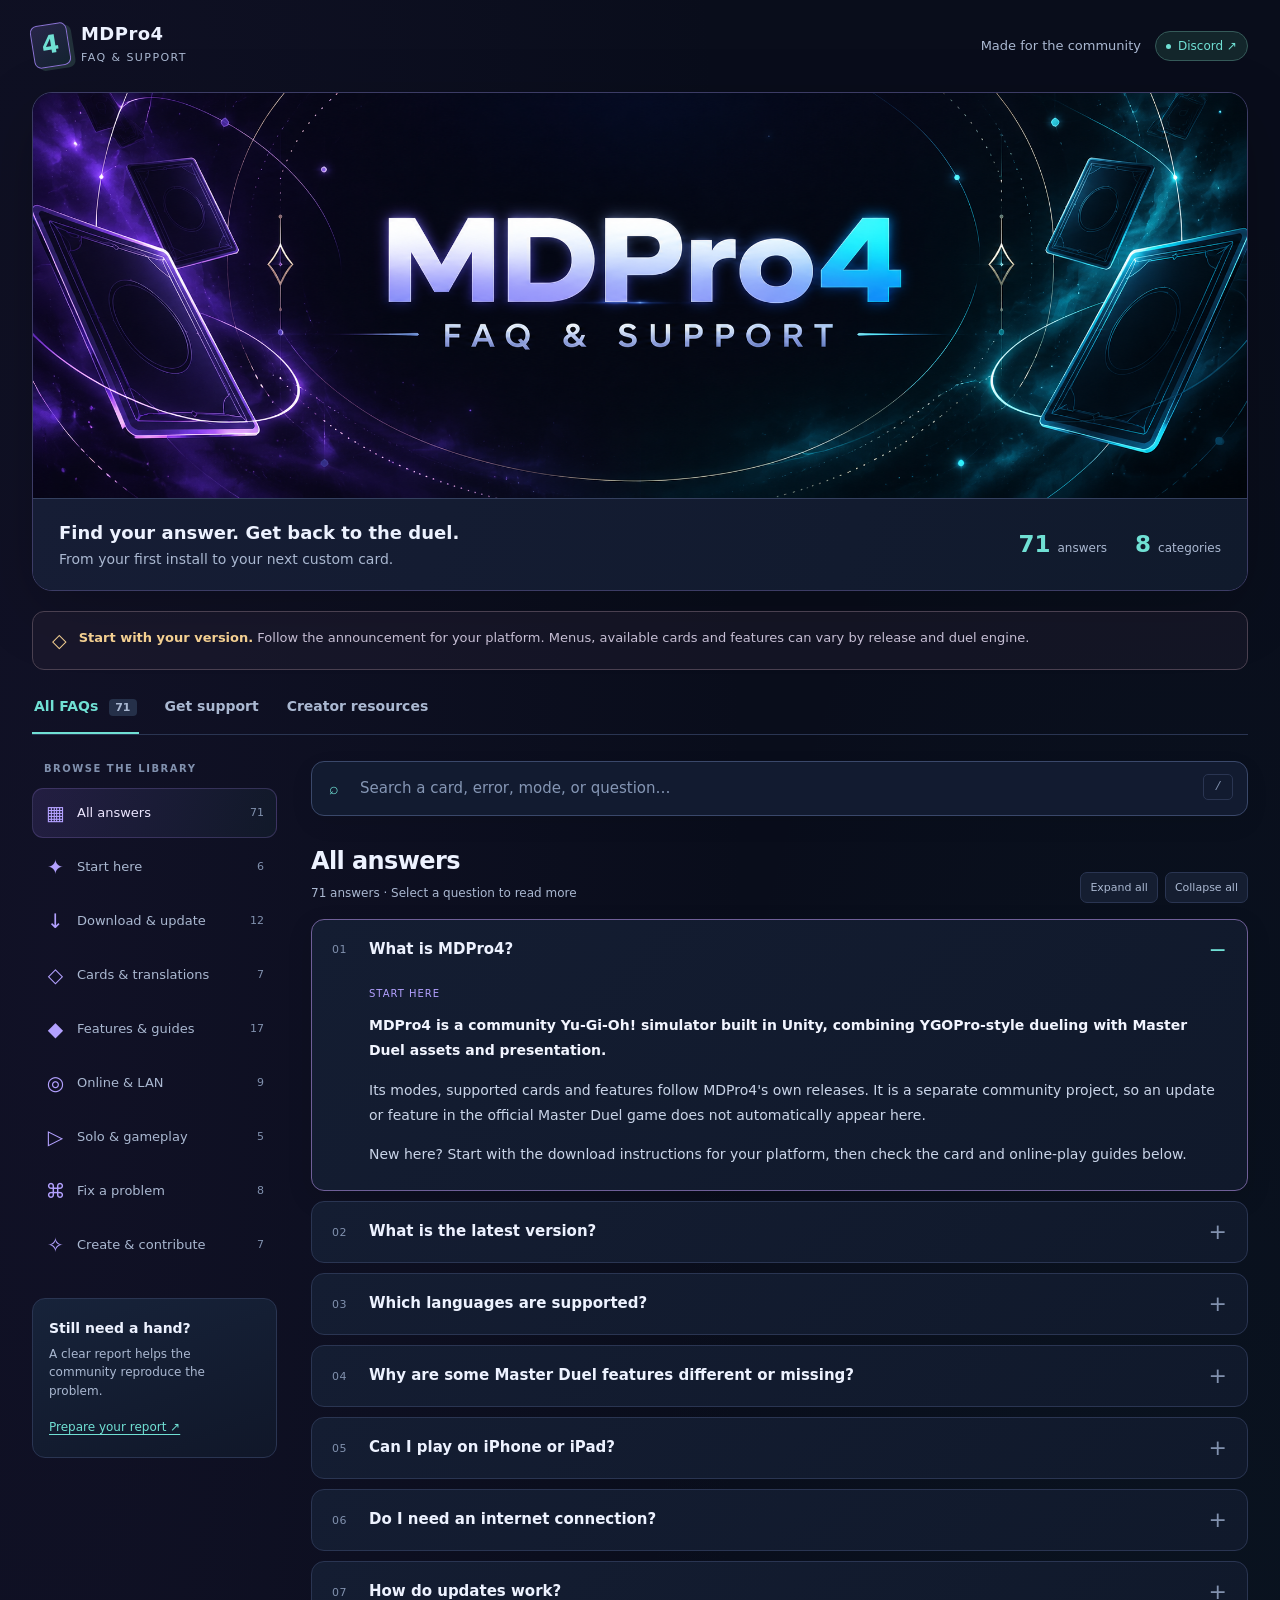
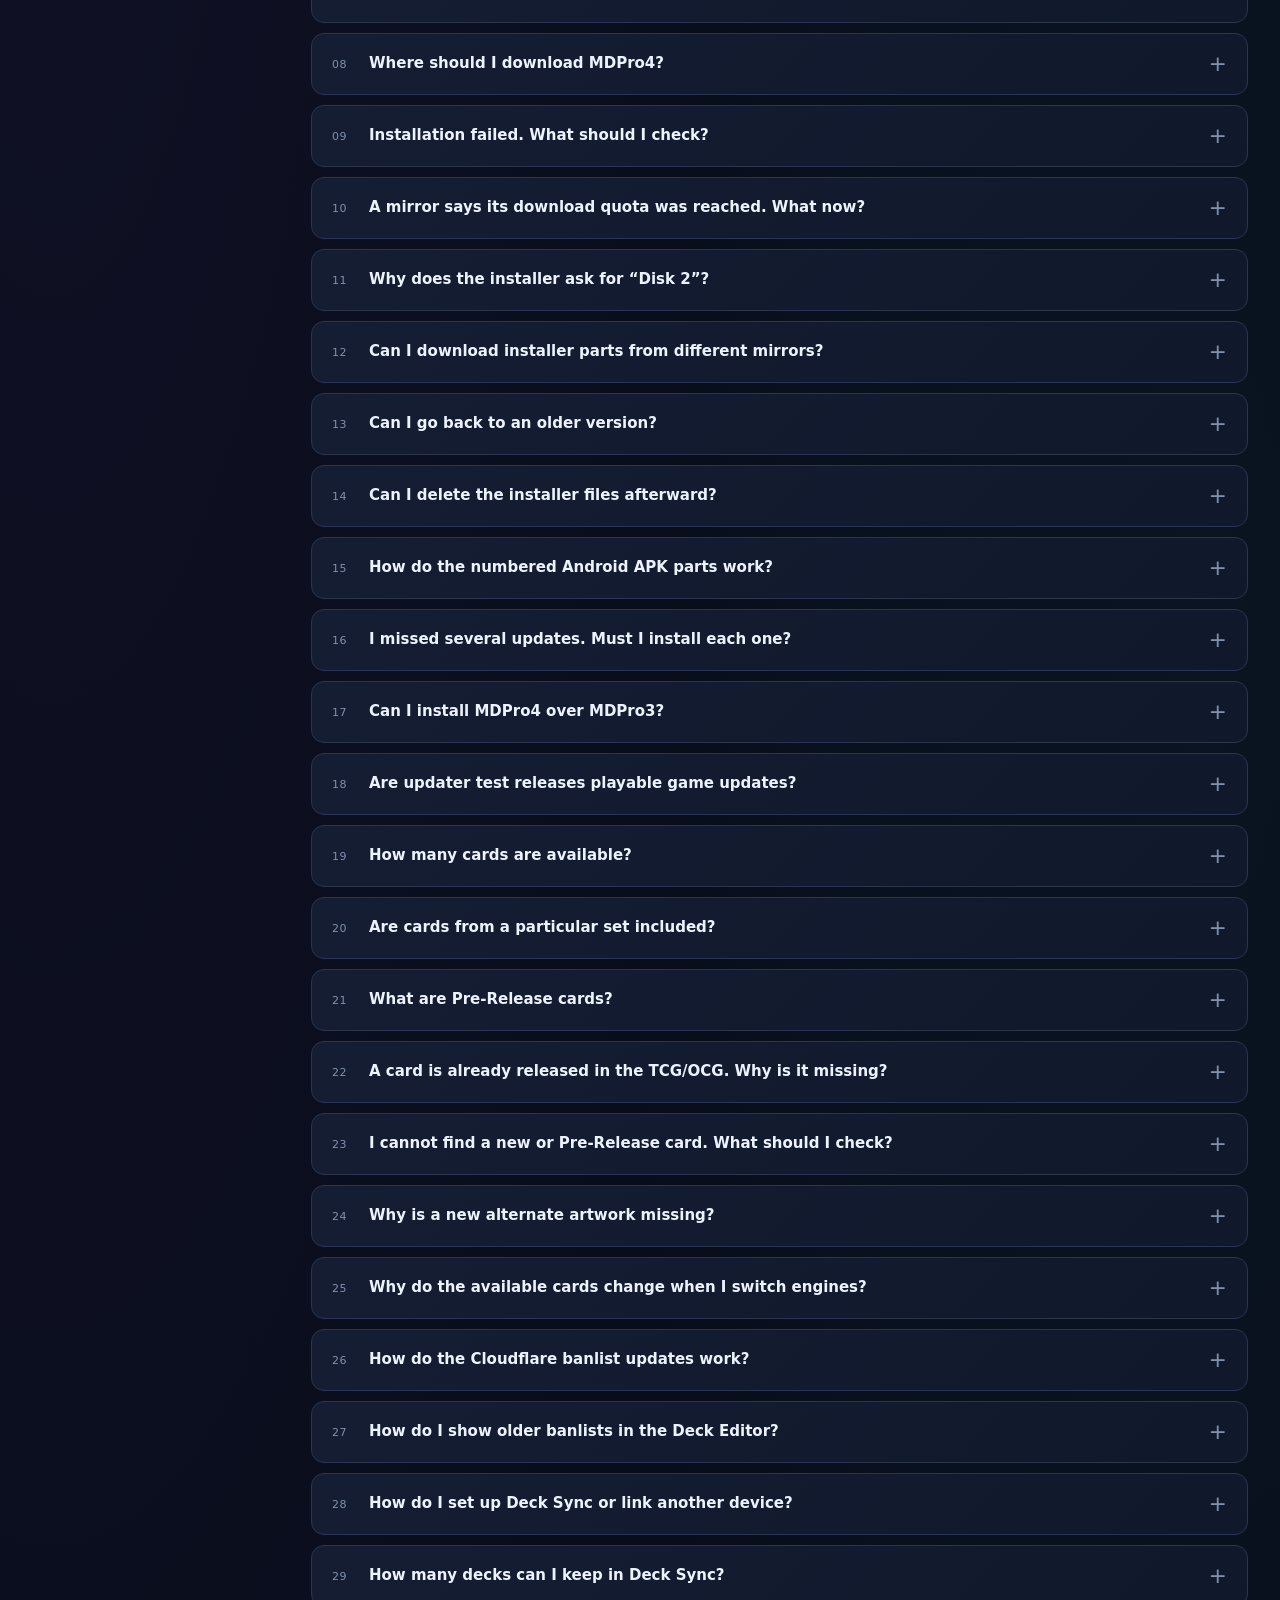
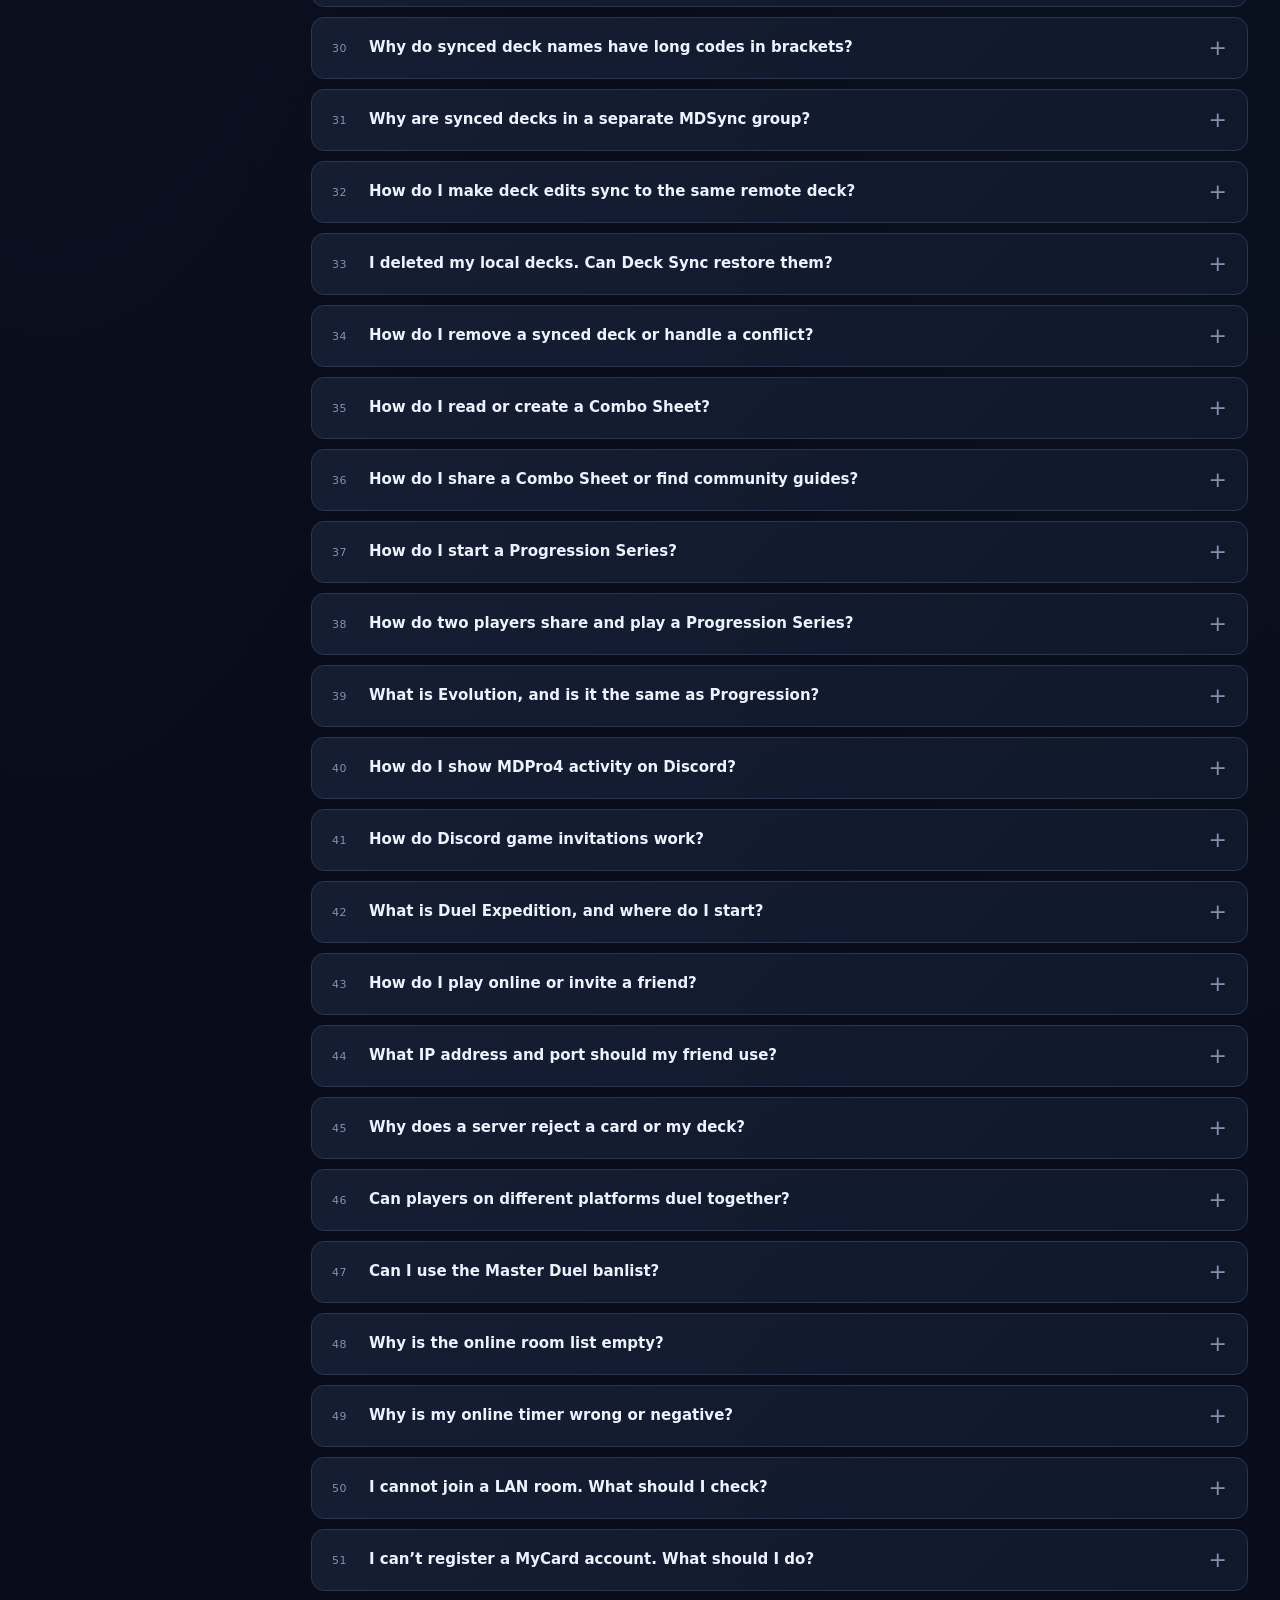
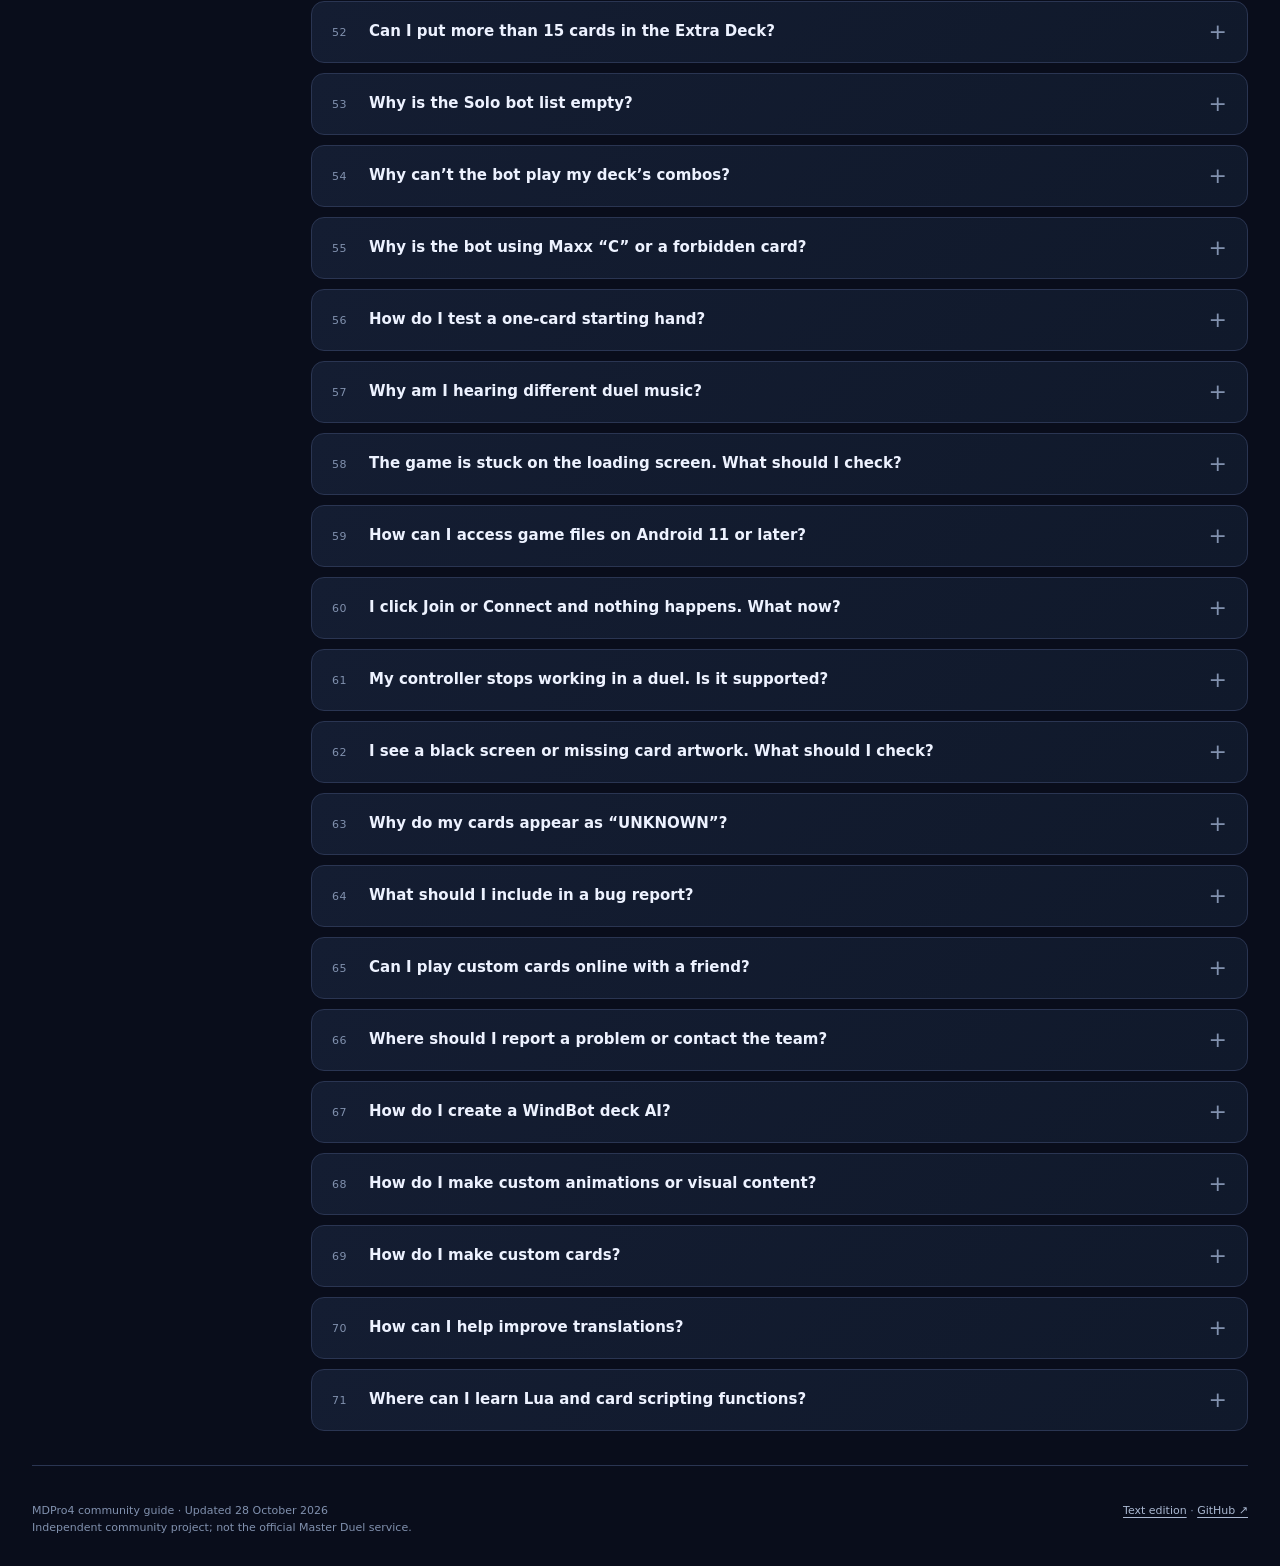
==== commit 03e18dd2: "Explain Deck Sync capacity and internal deck IDs Add player guidance for the live 600-identity limit" ====
--- a/docs/index.html
+++ b/docs/index.html
@@ -29,15 +29,15 @@
     <h1 class="sr-only">MDPro4 — FAQ &amp; Support</h1>
     <section class="hero" aria-label="Welcome to the MDPro4 community guide">
       <img src="assets/faq-banner.png" alt="MDPro4 — FAQ & Support, with glowing teal and violet cards" width="2172" height="724" fetchpriority="high">
-      <div class="hero-tail"><p><strong>Find your answer. Get back to the duel.</strong>From your first install to your next custom card.</p><div class="hero-stats" aria-label="Guide overview"><div class="stat"><b>69</b><span>answers</span></div><div class="stat"><b>8</b><span>categories</span></div></div></div>
+      <div class="hero-tail"><p><strong>Find your answer. Get back to the duel.</strong>From your first install to your next custom card.</p><div class="hero-stats" aria-label="Guide overview"><div class="stat"><b>71</b><span>answers</span></div><div class="stat"><b>8</b><span>categories</span></div></div></div>
     </section>
     <div class="notice"><span class="notice-icon" aria-hidden="true">◇</span><div><b>Start with your version.</b> Follow the announcement for your platform. Menus, available cards and features can vary by release and duel engine.</div></div>
-    <nav class="workspace-nav" aria-label="Guide sections"><a href="#faq" class="workspace-tab" data-pane="faq" aria-current="page">All FAQs <span class="tab-count">69</span></a><a href="#support" class="workspace-tab" data-pane="support">Get support</a><a href="#resources" class="workspace-tab" data-pane="resources">Creator resources</a></nav>
+    <nav class="workspace-nav" aria-label="Guide sections"><a href="#faq" class="workspace-tab" data-pane="faq" aria-current="page">All FAQs <span class="tab-count">71</span></a><a href="#support" class="workspace-tab" data-pane="support">Get support</a><a href="#resources" class="workspace-tab" data-pane="resources">Creator resources</a></nav>
     <section id="faq" data-section="faq" aria-label="Frequently asked questions">
       <div class="library-grid">
-        <aside class="sidebar"><div class="sidebar-heading">Browse the library</div><div class="category-list" id="categories" aria-label="FAQ categories"><button class="category-button" type="button" data-category="all" aria-pressed="true"><span class="icon" aria-hidden="true">▦</span><span>All answers</span><span class="count">69</span></button><button class="category-button" type="button" data-category="start" aria-pressed="false"><span class="icon" aria-hidden="true">✦</span><span>Start here</span><span class="count">6</span></button><button class="category-button" type="button" data-category="download" aria-pressed="false"><span class="icon" aria-hidden="true">↓</span><span>Download &amp; update</span><span class="count">12</span></button><button class="category-button" type="button" data-category="cards" aria-pressed="false"><span class="icon" aria-hidden="true">◇</span><span>Cards &amp; translations</span><span class="count">7</span></button><button class="category-button" type="button" data-category="features" aria-pressed="false"><span class="icon" aria-hidden="true">◆</span><span>Features &amp; guides</span><span class="count">15</span></button><button class="category-button" type="button" data-category="online" aria-pressed="false"><span class="icon" aria-hidden="true">◎</span><span>Online &amp; LAN</span><span class="count">9</span></button><button class="category-button" type="button" data-category="solo" aria-pressed="false"><span class="icon" aria-hidden="true">▷</span><span>Solo &amp; gameplay</span><span class="count">5</span></button><button class="category-button" type="button" data-category="troubleshooting" aria-pressed="false"><span class="icon" aria-hidden="true">⌘</span><span>Fix a problem</span><span class="count">8</span></button><button class="category-button" type="button" data-category="create" aria-pressed="false"><span class="icon" aria-hidden="true">✧</span><span>Create &amp; contribute</span><span class="count">7</span></button></div><div class="sidebar-help"><strong>Still need a hand?</strong><p>A clear report helps the community reproduce the problem.</p><a href="#support">Prepare your report ↗</a></div></aside>
+        <aside class="sidebar"><div class="sidebar-heading">Browse the library</div><div class="category-list" id="categories" aria-label="FAQ categories"><button class="category-button" type="button" data-category="all" aria-pressed="true"><span class="icon" aria-hidden="true">▦</span><span>All answers</span><span class="count">71</span></button><button class="category-button" type="button" data-category="start" aria-pressed="false"><span class="icon" aria-hidden="true">✦</span><span>Start here</span><span class="count">6</span></button><button class="category-button" type="button" data-category="download" aria-pressed="false"><span class="icon" aria-hidden="true">↓</span><span>Download &amp; update</span><span class="count">12</span></button><button class="category-button" type="button" data-category="cards" aria-pressed="false"><span class="icon" aria-hidden="true">◇</span><span>Cards &amp; translations</span><span class="count">7</span></button><button class="category-button" type="button" data-category="features" aria-pressed="false"><span class="icon" aria-hidden="true">◆</span><span>Features &amp; guides</span><span class="count">17</span></button><button class="category-button" type="button" data-category="online" aria-pressed="false"><span class="icon" aria-hidden="true">◎</span><span>Online &amp; LAN</span><span class="count">9</span></button><button class="category-button" type="button" data-category="solo" aria-pressed="false"><span class="icon" aria-hidden="true">▷</span><span>Solo &amp; gameplay</span><span class="count">5</span></button><button class="category-button" type="button" data-category="troubleshooting" aria-pressed="false"><span class="icon" aria-hidden="true">⌘</span><span>Fix a problem</span><span class="count">8</span></button><button class="category-button" type="button" data-category="create" aria-pressed="false"><span class="icon" aria-hidden="true">✧</span><span>Create &amp; contribute</span><span class="count">7</span></button></div><div class="sidebar-help"><strong>Still need a hand?</strong><p>A clear report helps the community reproduce the problem.</p><a href="#support">Prepare your report ↗</a></div></aside>
         <div class="library-main"><div class="search-wrap"><label class="sr-only" for="search">Search FAQ questions and answers</label><span class="search-icon" aria-hidden="true">⌕</span><input id="search" class="search" type="search" placeholder="Search a card, error, mode, or question…" autocomplete="off"><kbd class="search-key" id="search-key">/</kbd><button type="button" class="clear-search" id="clear-search" aria-label="Clear search" hidden>×</button></div>
-          <div class="results-head"><div><h2 id="results-title">All answers</h2><p id="result-count" aria-live="polite">69 answers · Select a question to read more</p></div><div class="results-actions"><button type="button" class="small-button" id="expand-all">Expand all</button><button type="button" class="small-button" id="collapse-all">Collapse all</button></div></div>
+          <div class="results-head"><div><h2 id="results-title">All answers</h2><p id="result-count" aria-live="polite">71 answers · Select a question to read more</p></div><div class="results-actions"><button type="button" class="small-button" id="expand-all">Expand all</button><button type="button" class="small-button" id="collapse-all">Collapse all</button></div></div>
           <div class="answer-list" id="answers"><details class="answer" id="faq-what-is-mdpro4" data-category="start" open>
 <summary><span class="question-index" aria-hidden="true">01</span><h3 class="question-heading">What is MDPro4?</h3></summary>
 <div class="answer-content"><span class="answer-category">Start here</span><div class="markdown"><p><strong>MDPro4 is a community Yu-Gi-Oh! simulator built in Unity, combining YGOPro-style dueling with Master Duel assets and presentation.</strong></p><p>Its modes, supported cards and features follow MDPro4&#x27;s own releases. It is a separate community project, so an update or feature in the official Master Duel game does not automatically appear here.</p><p>New here? Start with the download instructions for your platform, then check the card and online-play guides below.</p></div>
@@ -150,168 +150,176 @@
 <summary><span class="question-index" aria-hidden="true">28</span><h3 class="question-heading">How do I set up Deck Sync or link another device?</h3></summary>
 <div class="answer-content"><span class="answer-category">Features &amp; guides</span><div class="markdown"><p>Deck Sync was added in <strong>1.0.5</strong>. It uses an independent MDPro4 account; no email address or MyCard account is required.</p><ol><li>Open <strong>Settings → Duel → MDPro4 Deck Sync → Create sync account</strong>.</li><li>Choose your display name and save the recovery key somewhere private. The game shows the key once and does not save it for you.</li><li>Choose <strong>Upload local decks</strong> to copy your existing decks into the account&#x27;s sync group. Keep using those copies for future cloud edits.</li><li>On a signed-in device, choose <strong>Link another device</strong>. On the other device, choose <strong>Link this device</strong> and enter the one-use link key before it expires (10 minutes).</li><li>Use <strong>Sync now</strong> on each device when you want to exchange changes.</li></ol><p><strong>Restore with recovery key</strong> reconnects to an existing account. Do not create a second account to recover the first one&#x27;s decks. <strong>Manage linked devices</strong> lets you revoke an old device. Keep recovery and link keys out of screenshots and public reports; losing every linked device and the recovery key can leave you unable to recover the account.</p></div>
 </div></details>
+<details class="answer" id="faq-how-many-decks-can-i-sync" data-category="features">
+<summary><span class="question-index" aria-hidden="true">29</span><h3 class="question-heading">How many decks can I keep in Deck Sync?</h3></summary>
+<div class="answer-content"><span class="answer-category">Features &amp; guides</span><div class="markdown"><p><strong>Each account supports 600 deck identities.</strong> The service limit was raised from 100 to 600 on 28 October 2026 and applies to existing accounts without creating a new account or installing a new client. Ordinary local decks outside sync are not counted.</p><p>Editing or renaming an existing managed deck keeps its identity and does not use another slot. Uploading a separate deck or preserving a conflict as a new deck does use a slot. Deleted cloud decks still count because their deletion records must reach devices that have been offline; deleting decks does not reclaim identity slots. Existing identities can still be edited at capacity.</p><p>Older clients may still mention 100 in the capacity error text. The server enforces 600; the upcoming 1.0.6 client updates that message.</p></div>
+</div></details>
+<details class="answer" id="faq-why-do-synced-decks-have-long-names" data-category="features">
+<summary><span class="question-index" aria-hidden="true">30</span><h3 class="question-heading">Why do synced deck names have long codes in brackets?</h3></summary>
+<div class="answer-content"><span class="answer-category">Features &amp; guides</span><div class="markdown"><p>The bracketed code is a sync ID added to the local filename so separate decks with the same title cannot overwrite each other. It is not a card-list problem and does not mean the deck was corrupted.</p><p>The <strong>upcoming 1.0.6 client fix</strong> hides this internal suffix from deck tiles, title searches, selection buttons and the editor name field. The filename and sync identity remain intact, so opening or saving the deck still updates the same cloud deck. User renames retain their existing sync identity.</p><p>You do not need to rename files manually or re-upload the decks to remove the code from the display. This display fix requires the updated game client; the server-side 600-deck limit is already active.</p></div>
+</div></details>
 <details class="answer" id="faq-why-are-synced-decks-in-their-own-group" data-category="features">
-<summary><span class="question-index" aria-hidden="true">29</span><h3 class="question-heading">Why are synced decks in a separate MDSync group?</h3></summary>
+<summary><span class="question-index" aria-hidden="true">31</span><h3 class="question-heading">Why are synced decks in a separate MDSync group?</h3></summary>
 <div class="answer-content"><span class="answer-category">Features &amp; guides</span><div class="markdown"><p><strong>Yes, this is intentional.</strong> Deck Sync keeps its managed copies in a dedicated account group, shown as <strong>MDSync</strong> or <strong>MDPro4 Sync</strong> in the deck selector. Those are usable local deck files, not a read-only view of the cloud.</p><p><strong>Upload local decks</strong> creates managed copies and leaves the originals in their regular groups. The original and its sync copy are independent. Deleting the original does not remove its cloud copy, and syncing does not rebuild the original&#x27;s ordinary group.</p><p>Open and edit the deck inside the sync group to keep working on the same cloud deck. You do not need to copy it out first. If you want a separate ordinary local copy, you can keep one, but changes to that independent copy will not automatically update the managed deck.</p></div>
 </div></details>
 <details class="answer" id="faq-how-do-i-sync-deck-edits-between-devices" data-category="features">
-<summary><span class="question-index" aria-hidden="true">30</span><h3 class="question-heading">How do I make deck edits sync to the same remote deck?</h3></summary>
+<summary><span class="question-index" aria-hidden="true">32</span><h3 class="question-heading">How do I make deck edits sync to the same remote deck?</h3></summary>
 <div class="answer-content"><span class="answer-category">Features &amp; guides</span><div class="markdown"><p><strong>Save the deck inside the sync group, then press Sync now.</strong> Being signed in does not enable continuous automatic syncing.</p><ol><li>On device A, open the managed deck from the sync group, make your changes and save it.</li><li>Open <strong>Settings → Duel → MDPro4 Deck Sync → Sync now</strong> and wait for it to finish successfully.</li><li>On device B, sign in to the same account and press <strong>Sync now</strong> before opening that deck.</li></ol><p>Editing or renaming the managed deck keeps its cloud identity. Modifying an independent copy in an ordinary group and uploading it can create another cloud deck, even if the names match; that is not how to update the managed original. Changing the original regular-group deck also does not change the copy already uploaded.</p><p>If changes do not arrive, check which group you edited, whether you saved, whether both devices use the same account, and the sync result. An expired or revoked session needs to be linked or restored again. Report the exact error and version, without sharing your recovery key.</p></div>
 </div></details>
 <details class="answer" id="faq-my-local-decks-were-deleted-can-deck-sync-restore-them" data-category="features">
-<summary><span class="question-index" aria-hidden="true">31</span><h3 class="question-heading">I deleted my local decks. Can Deck Sync restore them?</h3></summary>
+<summary><span class="question-index" aria-hidden="true">33</span><h3 class="question-heading">I deleted my local decks. Can Deck Sync restore them?</h3></summary>
 <div class="answer-content"><span class="answer-category">Features &amp; guides</span><div class="markdown"><p><strong>First check which copies were deleted.</strong> If decks still open from the MDSync group, the synced local copies are present. An empty ordinary group is expected: syncing does not recreate the original folders from before upload.</p><p><strong>If the managed files themselves were deleted, 1.0.5 and 1.0.5.1 have a recovery bug.</strong> The account can still list those cloud decks, but Sync now may leave the missing managed files absent. Restarting alone does not repair them. Do not use <strong>Remove cloud deck</strong> as a repair step; that removes the remote copy.</p><p>The <strong>upcoming 1.0.6 fix</strong> makes <strong>Sync now</strong> fetch the latest cloud content for missing tracked files and restore them into the account&#x27;s sync group, keeping the same cloud identities. Check the release announcement before relying on that behavior; this FAQ does not mean 1.0.6 has been published.</p><p>On an older build, keep the cloud entries and any remaining local copies. A newly linked second device with no previous sync state can download the account&#x27;s decks with <strong>Sync now</strong>. If you cannot recover them that way, report your version, the deleted group and whether the cloud entries remain visible. Never post the recovery key.</p></div>
 </div></details>
 <details class="answer" id="faq-how-do-i-remove-a-synced-deck-or-handle-a-conflict" data-category="features">
-<summary><span class="question-index" aria-hidden="true">32</span><h3 class="question-heading">How do I remove a synced deck or handle a conflict?</h3></summary>
+<summary><span class="question-index" aria-hidden="true">34</span><h3 class="question-heading">How do I remove a synced deck or handle a conflict?</h3></summary>
 <div class="answer-content"><span class="answer-category">Features &amp; guides</span><div class="markdown"><p><strong>To remove a deck from the cloud</strong>, use <strong>MDPro4 Deck Sync → Remove cloud deck</strong>. This keeps its local file and stops that file from being tracked as the same cloud deck. Signing out also keeps local decks.</p><p>Moving or deleting a managed file locally does not delete its cloud entry. With the upcoming 1.0.6 recovery fix, <strong>Sync now</strong> can recreate a missing managed copy; a copy moved elsewhere remains independent. Use the explicit cloud-removal action when you want the remote deck removed.</p><p><strong>If two devices edit the same deck before syncing</strong>, the game preserves conflicting changes as a separate conflict copy. Compare the copies, keep the changes you want and sync again. Sync before editing on another device to reduce conflicts.</p><p>Deck Sync is useful for exchanging current decks, but it is not an unlimited version-history backup. Keep separate backups of decks you do not want to lose. <strong>Delete sync account</strong> is a different action that removes the account&#x27;s cloud content, including its community Combo Sheets.</p></div>
 </div></details>
 <details class="answer" id="faq-how-do-i-use-combo-sheets" data-category="features">
-<summary><span class="question-index" aria-hidden="true">33</span><h3 class="question-heading">How do I read or create a Combo Sheet?</h3></summary>
+<summary><span class="question-index" aria-hidden="true">35</span><h3 class="question-heading">How do I read or create a Combo Sheet?</h3></summary>
 <div class="answer-content"><span class="answer-category">Features &amp; guides</span><div class="markdown"><p>Open <strong>Deck Editor → Submenu → Combo Sheets</strong>. Combo Sheets were added in <strong>1.0.5</strong>. Installed examples and your local drafts work offline.</p><ul><li>Start with <strong>Examples</strong>, including the Chimera and Chaos Ritual guides. Select a variant and combo, then use <strong>View full combo</strong> to follow its steps. Card previews, starting hands and endboards help explain the route.</li><li>Use <strong>My combo sheets</strong> to create a named guide or copy an example into an editable draft. Add variants, starting/required cards, numbered steps and an endboard. The visual-flow editor can show actions, locations, arrows and alternatives.</li><li>Save the draft before leaving. Saving locally does not publish it. Combo Sheets explain plays; they do not execute the combo for you.</li></ul><p><strong>Planned for 1.0.6:</strong> Test Hand can create a draft through <strong>Save Combo Sheet</strong> in duel settings or <strong>From last Test Hand</strong> in My combo sheets. Review and edit the captured actions and the draft&#x27;s recording limits before sharing. Check the release announcement for availability.</p></div>
 </div></details>
 <details class="answer" id="faq-how-do-i-publish-or-find-community-combo-sheets" data-category="features">
-<summary><span class="question-index" aria-hidden="true">34</span><h3 class="question-heading">How do I share a Combo Sheet or find community guides?</h3></summary>
+<summary><span class="question-index" aria-hidden="true">36</span><h3 class="question-heading">How do I share a Combo Sheet or find community guides?</h3></summary>
 <div class="answer-content"><span class="answer-category">Features &amp; guides</span><div class="markdown"><p>Sign in through <strong>Settings → Duel → MDPro4 Deck Sync</strong>. Community Combo Sheets use that same account; they do not need another registration.</p><ol><li>Open <strong>Deck Editor → Submenu → Combo Sheets → Community</strong> to browse or search. Use archetype or custom tags to narrow the list.</li><li>Read a guide, inspect its cards and vote if it helped you. The uploader name and vote totals belong to that publication; votes are not a guarantee that a route is correct for every ruleset.</li><li>To share your own work, open a saved draft in <strong>My combo sheets</strong> and choose <strong>Publish combo sheet</strong>. Publication includes the entire sheet, with every variant and combo. Review all of it before confirming.</li><li>Find your publications in <strong>My uploads</strong>. <strong>Unpublish combo sheet</strong> removes the community upload and keeps your local copy ready to edit or publish again.</li></ol><p>Copying a community guide creates an independent local draft. Editing that copy does not change the original author&#x27;s upload. Include the sheet title, variant and step when reporting an incorrect route.</p></div>
 </div></details>
 <details class="answer" id="faq-how-do-i-start-a-progression-series" data-category="features">
-<summary><span class="question-index" aria-hidden="true">35</span><h3 class="question-heading">How do I start a Progression Series?</h3></summary>
+<summary><span class="question-index" aria-hidden="true">37</span><h3 class="question-heading">How do I start a Progression Series?</h3></summary>
 <div class="answer-content"><span class="answer-category">Features &amp; guides</span><div class="markdown"><p>Open <strong>Adventures → Progression Series</strong>. The mode arrived in 1.0.5; use <strong>1.0.5.1 or later</strong> because that follow-up restores the booster-track file missing from 1.0.5.</p><ol><li>Create a series and choose OCG or TCG, the starting set, set track, packs per set, duels per set and duel rules. Review these before creating: most series rules are fixed afterward.</li><li>Choose <strong>Open Packs</strong>. Both duelists receive separate saved collections. Skipping the animation does not lose the cards or reroll the opening; use <strong>Review Opened Cards</strong> to see them again.</li><li>Choose <strong>Edit Deck</strong> and build from your earned collection. Main, Extra and Side Deck copies all count toward what you own. Saving here updates the series deck, not an ordinary local deck.</li><li>Choose <strong>Duel</strong>. The organizer can play <strong>Local AI</strong>, or arrange LAN/Evolution games with a friend. Start from the series so the correct deck and result are used.</li><li>After a win, choose a prize. When the required number of duels is complete, choose <strong>Next Set</strong>, open the next packs and continue. Earlier cards remain in your collection.</li></ol><p>Pack rarity weights are simulation settings, not a promise of real booster-box odds. A series can use historical, fixed or N/A banlists. Ordinary Deck Sync does not synchronize this saved series; use <strong>Series &amp; Sharing</strong> for that.</p></div>
 </div></details>
 <details class="answer" id="faq-how-do-i-play-progression-with-a-friend" data-category="features">
-<summary><span class="question-index" aria-hidden="true">36</span><h3 class="question-heading">How do two players share and play a Progression Series?</h3></summary>
+<summary><span class="question-index" aria-hidden="true">38</span><h3 class="question-heading">How do two players share and play a Progression Series?</h3></summary>
 <div class="answer-content"><span class="answer-category">Features &amp; guides</span><div class="markdown"><p><strong>Use one shared series, with one organizer and one Player 2.</strong> Both players need compatible versions and matching card data. Creating two series with the same title does not link them.</p><ol><li>The organizer creates the series, opens the packs and saves their deck. Use <strong>Series &amp; Sharing → Export Series File</strong> and send the resulting <strong>.mdprog</strong> file to the friend.</li><li>The friend uses <strong>Import Series → Import Series File</strong>, which assigns Player 2, then builds their own deck with <strong>Edit Deck</strong>. For a short copied series code, use <strong>Import as Player 2</strong> instead. Full set tracks are better shared as files.</li><li>From <strong>Duel</strong>, the organizer creates a LAN or supported Evolution room and shares its room invitation. Player 2 uses <strong>Duel → Join Room</strong> from the imported series and follows the invitation prompt. Evolution requires both players to sign in; LAN requires a reachable host address and port.</li><li>The organizer confirms the intended opponent, then both play. After the result, the organizer chooses the winner&#x27;s prize, consulting Player 2 if they won.</li><li>The organizer exports the updated series and Player 2 imports it before the next duel. Share again after advancing sets and opening packs. Player 2&#x27;s valid saved deck is retained.</li></ol><p><strong>Waiting for the organizer means import their new series file</strong>, not press ordinary Deck Sync. The organizer controls results, prizes and advancement. Play with trusted friends: this file exchange is not a server-managed competitive economy.</p><p>The upcoming 1.0.6 update adds a clearer Join Room text field with <strong>Paste</strong>; older builds use their existing invitation prompt.</p></div>
 </div></details>
 <details class="answer" id="faq-what-is-evolution-and-how-do-i-use-it" data-category="features">
-<summary><span class="question-index" aria-hidden="true">37</span><h3 class="question-heading">What is Evolution, and is it the same as Progression?</h3></summary>
+<summary><span class="question-index" aria-hidden="true">39</span><h3 class="question-heading">What is Evolution, and is it the same as Progression?</h3></summary>
 <div class="answer-content"><span class="answer-category">Features &amp; guides</span><div class="markdown"><p><strong>Evolution is an online duel service. Progression Series is the pack-opening campaign in Adventures.</strong> A Progression game can use an Evolution room, but the two features have different accounts and saved state.</p><p>Open <strong>Online → Evolution</strong>, sign in to that service, choose a format and select a legal deck. Choose one of the supported ranked queues for matchmaking, or use casual rooms to play with friends. Casual room controls offer the supported duel types and rules, including Tag duels where available.</p><p>Check the chosen format, room rules and server banlist before joining. An ordinary duel launched directly from Online does not advance a Progression Series; launch it from that series&#x27; <strong>Duel</strong> action instead.</p><p>Your Evolution login is separate from the email-free <strong>MDPro4 Deck Sync</strong> account. Being signed in to one does not sign you in to the other. If a server rejects the deck or connection, keep the exact error and include the format and game version in your report.</p></div>
 </div></details>
 <details class="answer" id="faq-how-do-i-enable-discord-rich-presence" data-category="features">
-<summary><span class="question-index" aria-hidden="true">38</span><h3 class="question-heading">How do I show MDPro4 activity on Discord?</h3></summary>
+<summary><span class="question-index" aria-hidden="true">40</span><h3 class="question-heading">How do I show MDPro4 activity on Discord?</h3></summary>
 <div class="answer-content"><span class="answer-category">Features &amp; guides</span><div class="markdown"><p>On a supported desktop build, start the <strong>Discord desktop app</strong>, then open <strong>Settings → General → Discord Rich Presence</strong> in MDPro4 and turn it on. It is optional and off by default. Check the status shown beneath the setting.</p><p>Presence can show activities such as editing a deck, waiting in a room, dueling or watching a replay. It does not publish your deck contents, room password or login credentials. Turning it off clears the game&#x27;s activity.</p><p>This integration targets <strong>Windows, Linux and macOS desktop builds</strong>. It is unavailable on Android, and Discord in a browser does not replace the desktop app. If the setting says it is waiting for Discord, check that the desktop app is running and that Discord&#x27;s activity-sharing settings allow the game to appear.</p><p><strong>Discord game invitations</strong> is a separate opt-in setting. Rich Presence alone does not make every room joinable.</p></div>
 </div></details>
 <details class="answer" id="faq-how-do-i-send-or-accept-discord-game-invites" data-category="features">
-<summary><span class="question-index" aria-hidden="true">39</span><h3 class="question-heading">How do Discord game invitations work?</h3></summary>
+<summary><span class="question-index" aria-hidden="true">41</span><h3 class="question-heading">How do Discord game invitations work?</h3></summary>
 <div class="answer-content"><span class="answer-category">Features &amp; guides</span><div class="markdown"><p>Enable both <strong>Settings → General → Discord Rich Presence</strong> and <strong>Discord game invitations</strong>. Your friend also needs a compatible desktop MDPro4 build, Discord running and the invitation settings enabled.</p><p>Join a <strong>public waiting room with a free player seat</strong> on a service that supports MDPro4&#x27;s Discord invitations. Use Discord&#x27;s game-invitation or join controls when they are offered. The receiving game asks for confirmation and any required service sign-in before joining with the selected deck.</p><p>Private/password-protected rooms, full rooms, active duels and reserved matchmaking rooms do not become public invitations. Server support is required; ordinary presence can work even when a server does not offer invitations. If you are already in a room, duel or editing session, finish or leave it before accepting the pending invitation.</p><p>If the room has closed or filled up, ask for a new invitation. You can also use MDPro4&#x27;s normal <strong>Copy join link</strong> and Online room-code/connection controls. Discord does not make an unreachable LAN address accessible to a friend.</p></div>
 </div></details>
 <details class="answer" id="faq-what-is-duel-expedition" data-category="features">
-<summary><span class="question-index" aria-hidden="true">40</span><h3 class="question-heading">What is Duel Expedition, and where do I start?</h3></summary>
+<summary><span class="question-index" aria-hidden="true">42</span><h3 class="question-heading">What is Duel Expedition, and where do I start?</h3></summary>
 <div class="answer-content"><span class="answer-category">Features &amp; guides</span><div class="markdown"><p>Open <strong>Adventures → Overview</strong> and select <strong>Duel Expedition</strong>. It was added in 1.0.5 and offers a saved solo run through <strong>The Forgotten Sanctuary</strong>.</p><p>Choose a starter deck, reward path and difficulty, then take on successive duel stages. Between duels, rewards and encounters let you improve the run&#x27;s deck. Standard, Veteran and Expert begin with three, two and one life respectively; a confirmed defeat costs a life.</p><p>Runs and progress save locally, so return to the mode to continue. This is separate from a Progression Series and from Deck Sync. Newer run rules include camp, event and merchant encounters, while older saved runs keep their original rules.</p><p>The finished-run history lets you review recent routes and decks. You can export a completed expedition deck into your normal deck collection without replacing existing files.</p></div>
 </div></details>
 <details class="answer" id="faq-how-do-i-play-online-or-invite-a-friend" data-category="online">
-<summary><span class="question-index" aria-hidden="true">41</span><h3 class="question-heading">How do I play online or invite a friend?</h3></summary>
+<summary><span class="question-index" aria-hidden="true">43</span><h3 class="question-heading">How do I play online or invite a friend?</h3></summary>
 <div class="answer-content"><span class="answer-category">Online &amp; LAN</span><div class="markdown"><p>Open <strong>Online</strong> and choose the service or room you want to use. Both players need a compatible game version and the same server/room details.</p><p><strong>Inviting a friend</strong><br>Use <strong>Copy link</strong> for the selected server/room, or <strong>Connection details → Copy join link</strong> inside a room. Your friend can open the invitation or paste it into Online’s room-code field and select <strong>Connect</strong>.</p><p><strong>Playing over LAN</strong><br>One player creates the local room; the others connect using the host’s reachable IP address and the port shown in its connection details.</p><p>A LAN invitation does not create a network connection by itself. Room links may contain the password, so share them with the intended players.</p></div>
 </div></details>
 <details class="answer" id="faq-what-ip-address-and-port-should-my-friend-use" data-category="online">
-<summary><span class="question-index" aria-hidden="true">42</span><h3 class="question-heading">What IP address and port should my friend use?</h3></summary>
+<summary><span class="question-index" aria-hidden="true">44</span><h3 class="question-heading">What IP address and port should my friend use?</h3></summary>
 <div class="answer-content"><span class="answer-category">Online &amp; LAN</span><div class="markdown"><p>The <strong>host</strong> is the player who created the local room. Other players need that host’s reachable IP address and the <strong>actual room port</strong>.</p><ul><li>On the same local network, use the host’s local network address.</li><li>Through a shared VPN, use the host’s address on that VPN.</li><li><strong>127.0.0.1 / localhost points to your own device</strong>—do not send it to a friend as the host address.</li></ul><p>Copy the port from the room’s connection details. Hosting normally searches from <strong>7911</strong>, but another available port may be used.</p><p>Across different networks, simply sharing a local IP address is not enough; the devices must have a reachable network route.</p></div>
 </div></details>
 <details class="answer" id="faq-why-does-a-server-reject-a-card-or-my-deck" data-category="online">
-<summary><span class="question-index" aria-hidden="true">43</span><h3 class="question-heading">Why does a server reject a card or my deck?</h3></summary>
+<summary><span class="question-index" aria-hidden="true">45</span><h3 class="question-heading">Why does a server reject a card or my deck?</h3></summary>
 <div class="answer-content"><span class="answer-category">Online &amp; LAN</span><div class="markdown"><p><strong>The server decides which cards and decks it accepts.</strong> A card appearing in your editor does not guarantee that it is available or legal on that server.</p><p>Possible reasons include the room’s card pool, banlist, deck-size rules, unsupported prerelease/custom cards, or different client/server data versions.</p><p>Read the exact rejection message and check the room settings. If it still seems wrong, include the <strong>server, room rules, game version, card name/ID and complete error message</strong>.</p></div>
 </div></details>
 <details class="answer" id="faq-can-players-on-different-platforms-duel-together" data-category="online">
-<summary><span class="question-index" aria-hidden="true">44</span><h3 class="question-heading">Can players on different platforms duel together?</h3></summary>
+<summary><span class="question-index" aria-hidden="true">46</span><h3 class="question-heading">Can players on different platforms duel together?</h3></summary>
 <div class="answer-content"><span class="answer-category">Online &amp; LAN</span><div class="markdown"><p>Use <strong>compatible releases on the same supported server or room</strong>. Both players must use compatible game data and any required custom content.</p><p>The operating system alone does not determine whether the connection will work: server compatibility, version differences and network reachability also matter.</p><p>If a mixed-platform connection fails, report <strong>both platforms, both game versions, the server/room type and the exact error</strong>. For LAN, check the host’s IP address and room port as well.</p></div>
 </div></details>
 <details class="answer" id="faq-can-i-use-the-master-duel-banlist" data-category="online">
-<summary><span class="question-index" aria-hidden="true">45</span><h3 class="question-heading">Can I use the Master Duel banlist?</h3></summary>
+<summary><span class="question-index" aria-hidden="true">47</span><h3 class="question-heading">Can I use the Master Duel banlist?</h3></summary>
 <div class="answer-content"><span class="answer-category">Online &amp; LAN</span><div class="markdown"><p>Where the mode offers banlist selection, choose an installed list marked <strong>MD</strong> and check its date. Hosted banlist updates are checked when the game starts online.</p><p>If an older installed list is hidden, open <strong>Settings → Duel → Banlist History</strong> and choose <strong>All</strong>. This changes the Deck Editor&#x27;s list display, not an online room&#x27;s rules.</p><p>For online duels, the <strong>server or host&#x27;s selected rules</strong> decide which cards are legal. Selecting an MD list in the Deck Editor helps you build for it, but does not change an existing server&#x27;s rules.</p><p>If the list you need is still missing, report its name/date and your game version after checking the latest release/data information.</p></div>
 </div></details>
 <details class="answer" id="faq-why-is-the-online-room-list-empty" data-category="online">
-<summary><span class="question-index" aria-hidden="true">46</span><h3 class="question-heading">Why is the online room list empty?</h3></summary>
+<summary><span class="question-index" aria-hidden="true">48</span><h3 class="question-heading">Why is the online room list empty?</h3></summary>
 <div class="answer-content"><span class="answer-category">Online &amp; LAN</span><div class="markdown"><p>A room list is not a count of every MDPro4 player. You may be viewing a particular service, room type or filter, and other players may be using a different service or private room.</p><p>Check the selected server and any filters. When joining a friend, ask for their <strong>exact server and room invitation/code</strong> instead of waiting for the room to appear.</p><p>If the list fails to load or shows an error, include the <strong>service, time, game version and exact message</strong> in your report.</p></div>
 </div></details>
 <details class="answer" id="faq-why-is-my-online-timer-wrong-or-negative" data-category="online">
-<summary><span class="question-index" aria-hidden="true">47</span><h3 class="question-heading">Why is my online timer wrong or negative?</h3></summary>
+<summary><span class="question-index" aria-hidden="true">49</span><h3 class="question-heading">Why is my online timer wrong or negative?</h3></summary>
 <div class="answer-content"><span class="answer-category">Online &amp; LAN</span><div class="markdown"><p><strong>The server controls timeouts and match results.</strong> The displayed clock is an estimate of the time information sent by that server; different services can also have separate inactivity rules.</p><p>A negative or clearly incorrect display should be reported. Include your <strong>game version, server, screenshot/video, when it started and a replay if available</strong>.</p><p>Do not assume that a frozen clock means the server has stopped counting time.</p></div>
 </div></details>
 <details class="answer" id="faq-i-cannot-join-a-lan-room-what-should-i-check" data-category="online">
-<summary><span class="question-index" aria-hidden="true">48</span><h3 class="question-heading">I cannot join a LAN room. What should I check?</h3></summary>
+<summary><span class="question-index" aria-hidden="true">50</span><h3 class="question-heading">I cannot join a LAN room. What should I check?</h3></summary>
 <div class="answer-content"><span class="answer-category">Online &amp; LAN</span><div class="markdown"><p>Check these in order:</p><ol><li>The host has created the room and is still in it.</li><li>Everyone is using compatible game versions.</li><li>The guest entered the host’s reachable IP address and the room’s exact port.</li><li>Both devices are on the same reachable local network or shared VPN.</li><li>The host’s firewall permits MDPro4 on the intended network.</li></ol><p>A guest should not use <strong>127.0.0.1</strong> to reach someone else’s device. Guest Wi-Fi or network isolation can also prevent devices from reaching each other.</p><p>If it still fails, include the <strong>platforms, versions, network type, exact error and whether the room appears at all</strong>. Keep private room passwords out of public screenshots.</p></div>
 </div></details>
 <details class="answer" id="faq-i-cant-register-a-mycard-account-what-should-i-do" data-category="online">
-<summary><span class="question-index" aria-hidden="true">49</span><h3 class="question-heading">I can’t register a MyCard account. What should I do?</h3></summary>
+<summary><span class="question-index" aria-hidden="true">51</span><h3 class="question-heading">I can’t register a MyCard account. What should I do?</h3></summary>
 <div class="answer-content"><span class="answer-category">Online &amp; LAN</span><div class="markdown"><p><strong>Report the exact registration message and the step where it appears.</strong> Account registration is handled by the account service, so reinstalling the game will not necessarily change it.</p><p>Check the registration form&#x27;s requirements and any current service announcement. If the form fails inside the client, try the registration page linked by the service in your browser.</p><p>For help, include whether you used the client or browser, the time of the attempt and a screenshot with private details hidden. Never include your password or verification code in a public report.</p></div>
 </div></details>
 <details class="answer" id="faq-can-i-put-more-than-15-cards-in-the-extra-deck" data-category="solo">
-<summary><span class="question-index" aria-hidden="true">50</span><h3 class="question-heading">Can I put more than 15 cards in the Extra Deck?</h3></summary>
+<summary><span class="question-index" aria-hidden="true">52</span><h3 class="question-heading">Can I put more than 15 cards in the Extra Deck?</h3></summary>
 <div class="answer-content"><span class="answer-category">Solo &amp; gameplay</span><div class="markdown"><p><strong>A normal Extra Deck is limited to 15 cards.</strong></p><p>The editor may hold a larger list for custom use, but that does not make it legal in a normal duel. Automatic additions start going to the Side Deck once the Extra Deck reaches 15.</p><p>The selected mode and the room/server decide whether a deck is accepted. For ordinary duels, keep the Extra Deck within the allowed limit.</p></div>
 </div></details>
 <details class="answer" id="faq-why-is-the-solo-bot-list-empty" data-category="solo">
-<summary><span class="question-index" aria-hidden="true">51</span><h3 class="question-heading">Why is the Solo bot list empty?</h3></summary>
+<summary><span class="question-index" aria-hidden="true">53</span><h3 class="question-heading">Why is the Solo bot list empty?</h3></summary>
 <div class="answer-content"><span class="answer-category">Solo &amp; gameplay</span><div class="markdown"><p>The Solo bot list is included with the game data.</p><ul><li>Clear any active search or filter.</li><li>Check the selected UI language.</li><li>Make sure installation finished and all required game-data parts were installed.</li></ul><p>If the list is still empty, report your <strong>game version, platform and UI language</strong>, with a screenshot of the Solo screen and any loading error.</p><p>Use the data files supplied for your release; mixing bot catalogs or decks from unrelated versions can create missing entries or broken references.</p></div>
 </div></details>
 <details class="answer" id="faq-why-cant-the-bot-play-my-decks-combos" data-category="solo">
-<summary><span class="question-index" aria-hidden="true">52</span><h3 class="question-heading">Why can’t the bot play my deck’s combos?</h3></summary>
+<summary><span class="question-index" aria-hidden="true">54</span><h3 class="question-heading">Why can’t the bot play my deck’s combos?</h3></summary>
 <div class="answer-content"><span class="answer-category">Solo &amp; gameplay</span><div class="markdown"><p><strong>WindBot uses programmed strategies for particular decks.</strong> Giving a bot a different deck does not teach it that deck’s combos.</p><p>Start with the bot’s supplied deck. Custom-deck performance depends on its existing strategy and how well that strategy fits the cards you give it; unusual builds may produce weak or incorrect decisions.</p><p>To report a bot decision, include the <strong>bot name, deck, game version, replay and the turn/action</strong> where the problem occurs. Explain the play you expected it to make.</p></div>
 </div></details>
 <details class="answer" id="faq-why-is-the-bot-using-maxx-c-or-a-forbidden-card" data-category="solo">
-<summary><span class="question-index" aria-hidden="true">53</span><h3 class="question-heading">Why is the bot using Maxx “C” or a forbidden card?</h3></summary>
+<summary><span class="question-index" aria-hidden="true">55</span><h3 class="question-heading">Why is the bot using Maxx “C” or a forbidden card?</h3></summary>
 <div class="answer-content"><span class="answer-category">Solo &amp; gameplay</span><div class="markdown"><p><strong>The bundled local WindBot deck does not automatically rebuild itself around the banlist you selected in the Deck Editor.</strong> Local Solo can therefore include cards that are forbidden in your preferred competitive format.</p><p>Check the bot’s deck, the duel mode and its deck-check settings. Online servers apply their own room rules. A card being forbidden in another format is different from an effect resolving incorrectly.</p><p>If you suspect an illegal effect or extra draw, attach the <strong>replay, bot name, card name and turn</strong> so the full game state can be checked.</p></div>
 </div></details>
 <details class="answer" id="faq-how-do-i-test-a-one-card-starting-hand" data-category="solo">
-<summary><span class="question-index" aria-hidden="true">54</span><h3 class="question-heading">How do I test a one-card starting hand?</h3></summary>
+<summary><span class="question-index" aria-hidden="true">56</span><h3 class="question-heading">How do I test a one-card starting hand?</h3></summary>
 <div class="answer-content"><span class="answer-category">Solo &amp; gameplay</span><div class="markdown"><p>Open your deck, select <strong>Test Hand</strong>, set <strong>Starting Hand</strong> to <strong>1</strong>, then press <strong>Start</strong>.</p><p>The setup also lets you change Life Points, the rule, shuffling and whether a replay is saved when leaving. Turn <strong>No Shuffle</strong> off when you want a shuffled draw.</p><p>If your version does not show these options, check the current release information. If Test Hand stalls or Retry fails, report your <strong>version, selected rule, settings and deck</strong>.</p></div>
 </div></details>
 <details class="answer" id="faq-why-am-i-hearing-different-duel-music" data-category="troubleshooting">
-<summary><span class="question-index" aria-hidden="true">55</span><h3 class="question-heading">Why am I hearing different duel music?</h3></summary>
+<summary><span class="question-index" aria-hidden="true">57</span><h3 class="question-heading">Why am I hearing different duel music?</h3></summary>
 <div class="answer-content"><span class="answer-category">Fix a problem</span><div class="markdown"><p>Check <strong>Settings → Audio → Music</strong>:</p><ul><li>Music can follow <strong>your field</strong> or <strong>your opponent’s field</strong>.</li><li><strong>Custom Duel Music</strong> can replace the usual field soundtrack.</li><li>Some fields share music, and some change tracks as the duel progresses.</li></ul><p>If music is missing, also check the BGM volume. If the wrong track still plays, report the <strong>field, music settings, game version and when it happens</strong>; a short recording helps.</p></div>
 </div></details>
 <details class="answer" id="faq-the-game-is-stuck-on-the-loading-screen-what-should-i-check" data-category="troubleshooting">
-<summary><span class="question-index" aria-hidden="true">56</span><h3 class="question-heading">The game is stuck on the loading screen. What should I check?</h3></summary>
+<summary><span class="question-index" aria-hidden="true">58</span><h3 class="question-heading">The game is stuck on the loading screen. What should I check?</h3></summary>
 <div class="answer-content"><span class="answer-category">Fix a problem</span><div class="markdown"><p><strong>Start with the last message shown on screen.</strong> A loading problem can come from an incomplete installation, missing data, unavailable storage or a specific startup error.</p><ol><li>Confirm that installation and all required resource parts completed.</li><li>Check free space and that the installed game folder is accessible.</li><li>On Android, a message telling you to install the next APK means the base set is still incomplete. Follow that instruction.</li><li>If an error is displayed, copy it or take a screenshot before changing files.</li></ol><p>Report your version, device/OS, last loading message and whether this followed an installation or update. Attach the game log if available.</p><p>Running as administrator is not a general fix; investigate a permissions error only when the message points to one.</p></div>
 </div></details>
 <details class="answer" id="faq-how-can-i-access-game-files-on-android-11-or-later" data-category="troubleshooting">
-<summary><span class="question-index" aria-hidden="true">57</span><h3 class="question-heading">How can I access game files on Android 11 or later?</h3></summary>
+<summary><span class="question-index" aria-hidden="true">59</span><h3 class="question-heading">How can I access game files on Android 11 or later?</h3></summary>
 <div class="answer-content"><span class="answer-category">Fix a problem</span><div class="markdown"><p><strong>Android restricts access to app data folders, so a file manager may be unable to open <code>Android/data</code>.</strong></p><p>Use the game&#x27;s <strong>Import</strong> and <strong>Export</strong> controls for supported files such as decks, replays and expansion packs. Place files you want to import in an ordinary user-accessible folder, then select them through the file picker.</p><p>Export anything you want to keep before uninstalling or clearing app data. If an import fails, report the Android version, file type and exact message.</p><p><a href="https://developer.android.com/about/versions/11/privacy/storage" target="_blank" rel="noopener noreferrer">Android storage restrictions</a></p></div>
 </div></details>
 <details class="answer" id="faq-i-click-join-or-connect-and-nothing-happens-what-now" data-category="troubleshooting">
-<summary><span class="question-index" aria-hidden="true">58</span><h3 class="question-heading">I click Join or Connect and nothing happens. What now?</h3></summary>
+<summary><span class="question-index" aria-hidden="true">60</span><h3 class="question-heading">I click Join or Connect and nothing happens. What now?</h3></summary>
 <div class="answer-content"><span class="answer-category">Fix a problem</span><div class="markdown"><p>Check that you have a <strong>player name</strong>, the correct server address and port, and the right room code/password. Read any message shown near the action or in the game’s notifications.</p><p>If you are opening a room invitation, finish or leave an active room, duel or deck-editing session first; the invitation may wait until that session ends.</p><p>For account-based services, also check that you are signed in. If the action still fails, report the <strong>service, exact button/screen, version, platform and any error</strong>, ideally with a short video. Remove passwords or private account information from attachments.</p></div>
 </div></details>
 <details class="answer" id="faq-my-controller-stops-working-in-a-duel-is-it-supported" data-category="troubleshooting">
-<summary><span class="question-index" aria-hidden="true">59</span><h3 class="question-heading">My controller stops working in a duel. Is it supported?</h3></summary>
+<summary><span class="question-index" aria-hidden="true">61</span><h3 class="question-heading">My controller stops working in a duel. Is it supported?</h3></summary>
 <div class="answer-content"><span class="answer-category">Fix a problem</span><div class="markdown"><p>In builds with the updated controller system, controller navigation includes <strong>duel selections</strong>, with button remapping under <strong>Settings → Controls</strong>. Follow the on-screen hints, which reflect the active bindings.</p><p>If an action cannot be reached, report the <strong>controller model, USB/Bluetooth connection, platform, game version and exact screen or duel prompt</strong>. Mention whether the same action works with mouse/touch and whether you changed the bindings.</p><p>For a duel issue, attach the replay and a short video showing the input problem when possible.</p></div>
 </div></details>
 <details class="answer" id="faq-i-see-a-black-screen-or-missing-card-artwork-what-should-i-check" data-category="troubleshooting">
-<summary><span class="question-index" aria-hidden="true">60</span><h3 class="question-heading">I see a black screen or missing card artwork. What should I check?</h3></summary>
+<summary><span class="question-index" aria-hidden="true">62</span><h3 class="question-heading">I see a black screen or missing card artwork. What should I check?</h3></summary>
 <div class="answer-content"><span class="answer-category">Fix a problem</span><div class="markdown"><p><strong>First check whether the whole screen is affected or only certain cards.</strong></p><p>If the issue appears when animated artwork plays, try turning <strong>Animated Card Art</strong> off in <strong>Settings → Appearance</strong>, then reopen the same screen. Older versions may place this option under General. This is a diagnostic workaround for animation-related problems.</p><p>If static art is also missing, verify that the complete resource installation finished. A missing artwork file or platform asset problem needs a different fix.</p><p>If it persists, report your device/GPU, OS, game version, affected card names/IDs, screenshot and whether disabling animation changed anything.</p></div>
 </div></details>
 <details class="answer" id="faq-why-do-my-cards-appear-as-unknown" data-category="troubleshooting">
-<summary><span class="question-index" aria-hidden="true">61</span><h3 class="question-heading">Why do my cards appear as “UNKNOWN”?</h3></summary>
+<summary><span class="question-index" aria-hidden="true">63</span><h3 class="question-heading">Why do my cards appear as “UNKNOWN”?</h3></summary>
 <div class="answer-content"><span class="answer-category">Fix a problem</span><div class="markdown"><p><strong>“UNKNOWN” does not identify one specific cause.</strong> The client may be missing the card&#x27;s data, using the wrong card pool, or failing to load its database.</p><p>If <strong>many or all cards</strong> are affected, check that the full installation completed and note any database/startup error. If <strong>only a few cards</strong> are affected, include their IDs and check whether they belong to a custom or Pre-Release pack.</p><p>On Windows, a missing-runtime or DLL error may require the matching <a href="https://learn.microsoft.com/en-us/cpp/windows/latest-supported-vc-redist" target="_blank" rel="noopener noreferrer">Microsoft Visual C++ Redistributable</a>. Follow the error and release instructions; installing every runtime is not a universal solution.</p><p>Report your version, OS, language, selected mode/engine, screenshot and relevant log. A deliberately hidden opponent card is different from a known card unexpectedly becoming UNKNOWN.</p></div>
 </div></details>
 <details class="answer" id="faq-what-should-i-include-in-a-bug-report" data-category="troubleshooting">
-<summary><span class="question-index" aria-hidden="true">62</span><h3 class="question-heading">What should I include in a bug report?</h3></summary>
+<summary><span class="question-index" aria-hidden="true">64</span><h3 class="question-heading">What should I include in a bug report?</h3></summary>
 <div class="answer-content"><span class="answer-category">Fix a problem</span><div class="markdown"><p><strong>Report one issue at a time and show how to reproduce it.</strong></p><p><strong>Client/version:</strong><br><strong>Device and OS:</strong><br><strong>Game language:</strong><br><strong>Mode/server/engine:</strong><br><strong>Steps:</strong></p><ol><li></li><li></li><li></li></ol><p><strong>Expected result:</strong><br><strong>Actual result / exact error:</strong><br><strong>Frequency:</strong><br><strong>Attachments:</strong></p><p>For <strong>card effects or rulings</strong>, attach the duel replay (<code>.yrp3d</code> for an ocgcore duel), card names/IDs and the turn where it happens. If no replay could be saved, explain why. For an <strong>ocgcore Local AI</strong> issue, compare with Server AI when possible. For <strong>native-engine Solo</strong>, identify the engine and attach its saved <code>.mdreplay</code> if available.</p><p>For <strong>updates</strong>, add the previous and target versions, filename/part number and download source. For <strong>translation</strong>, add the current text, language and suggested correction.</p><p>Screenshots and videos help; the replay is especially useful for reconstructing a duel state.</p></div>
 </div></details>
 <details class="answer" id="faq-can-i-play-custom-cards-online-with-a-friend" data-category="create">
-<summary><span class="question-index" aria-hidden="true">63</span><h3 class="question-heading">Can I play custom cards online with a friend?</h3></summary>
+<summary><span class="question-index" aria-hidden="true">65</span><h3 class="question-heading">Can I play custom cards online with a friend?</h3></summary>
 <div class="answer-content"><span class="answer-category">Create &amp; contribute</span><div class="markdown"><p>For <strong>ocgcore custom cards</strong>, use a <strong>private/LAN host that supports the custom pack</strong>. Everyone needs matching card data, and the duel host needs the matching scripts.</p><p>Installing a custom card on your device does not upload it to a public server. A public server&#x27;s <strong>Custom cards</strong> option refers to the card pool that server supports.</p><p>Agree on the same pack version and compatible game version before testing. If the room rejects the deck, check its permitted card pool and rules as well as whether the host has the pack.</p></div>
 </div></details>
 <details class="answer" id="faq-where-should-i-report-a-problem-or-contact-the-team" data-category="create">
-<summary><span class="question-index" aria-hidden="true">64</span><h3 class="question-heading">Where should I report a problem or contact the team?</h3></summary>
+<summary><span class="question-index" aria-hidden="true">66</span><h3 class="question-heading">Where should I report a problem or contact the team?</h3></summary>
 <div class="answer-content"><span class="answer-category">Create &amp; contribute</span><div class="markdown"><p>For <strong>MDPro4 crashes, installation/update failures, interface issues, artwork, controller behavior or translations</strong>, use this server’s bug-report area and its template. Search existing reports first and keep one issue per report.</p><p>For suspected <strong>YGOPro/ocgcore card-effect or script problems</strong>, use <a href="https://ygobbs2.com/c/%E9%97%AE%E9%A2%98%E5%8F%8D%E9%A6%88/10" target="_blank" rel="noopener noreferrer">MyCard Forum</a>. Include the <strong>.yrp3d replay</strong>, card names and the turn/action. If it happened in Local AI, compare with Server AI when possible.</p><p>If the issue occurs specifically in an MDPro4 native-engine mode, report it here with that engine named and its saved replay if available. Native replay files use <strong>.mdreplay</strong>; do not rename them to .yrp3d. Do not send a client-only visual issue as a card-script bug.</p><p>Include your exact version and clear reproduction steps; a public ticket makes the investigation easier to follow.</p></div>
 </div></details>
 <details class="answer" id="faq-how-do-i-create-a-windbot-deck-ai" data-category="create">
-<summary><span class="question-index" aria-hidden="true">65</span><h3 class="question-heading">How do I create a WindBot deck AI?</h3></summary>
+<summary><span class="question-index" aria-hidden="true">67</span><h3 class="question-heading">How do I create a WindBot deck AI?</h3></summary>
 <div class="answer-content"><span class="answer-category">Create &amp; contribute</span><div class="markdown"><p>WindBot deck logic is written in <strong>C#</strong>. A <code>.ydk</code> file supplies the cards; a <strong>deck executor</strong> teaches the bot when and how to use them.</p><p>Start with an existing executor close to your deck in <a href="https://github.com/ElderLich/windbot-elder" target="_blank" rel="noopener noreferrer">windbot-elder</a>, then implement and test the decisions your cards need.</p><p>Changing the deck list alone does not teach new combos. When asking for help, include the executor code, deck list, a reproducible situation, and the move you expected.</p></div>
 </div></details>
 <details class="answer" id="faq-how-do-i-make-custom-animations-or-visual-content" data-category="create">
-<summary><span class="question-index" aria-hidden="true">66</span><h3 class="question-heading">How do I make custom animations or visual content?</h3></summary>
+<summary><span class="question-index" aria-hidden="true">68</span><h3 class="question-heading">How do I make custom animations or visual content?</h3></summary>
 <div class="answer-content"><span class="answer-category">Create &amp; contribute</span><div class="markdown"><p>First decide what you want to make: <strong>card art, a summon cut-in, a wallpaper, a character, or a full animation</strong>. They use different formats and workflows.</p><p>For a first project, begin with supported DIY images or a character pack. Full animations need compatible assets, effects, and support for the target platform; exporting an animation file alone is not enough to make it work in-game.</p><p>When asking for help, include your <strong>goal, platform, game version, and a short preview</strong>. Use the instructions supplied with your installed version, since newer customization features may not be in older releases.</p></div>
 </div></details>
 <details class="answer" id="faq-how-do-i-make-custom-cards" data-category="create">
-<summary><span class="question-index" aria-hidden="true">67</span><h3 class="question-heading">How do I make custom cards?</h3></summary>
+<summary><span class="question-index" aria-hidden="true">69</span><h3 class="question-heading">How do I make custom cards?</h3></summary>
 <div class="answer-content"><span class="answer-category">Create &amp; contribute</span><div class="markdown"><p>For the <strong>ocgcore engine</strong>, a working custom card has three parts:</p><ul><li><strong>Database:</strong> ID, name, text, type, and stats.</li><li><strong>Lua script:</strong> what the effects actually do.</li><li><strong>Artwork:</strong> how the card looks.</li></ul><p>Use <a href="https://github.com/ElderLich/DataEditorX" target="_blank" rel="noopener noreferrer">DataEditorX</a> to edit the database and scripts. Follow <a href="https://elderlich.github.io/MDPro4_Sacred_Book/" target="_blank" rel="noopener noreferrer">MDPro4 Sacred Book</a> for the learning path, functions, and examples.</p><p>Start with one simple effect, keep its database ID and script filename consistent, and test locally. Writing effect text in the database does not implement the effect.</p><p>Some DataEditorX menus still use the <strong>MDPro3</strong> name.</p></div>
 </div></details>
 <details class="answer" id="faq-how-can-i-help-improve-translations" data-category="create">
-<summary><span class="question-index" aria-hidden="true">68</span><h3 class="question-heading">How can I help improve translations?</h3></summary>
+<summary><span class="question-index" aria-hidden="true">70</span><h3 class="question-heading">How can I help improve translations?</h3></summary>
 <div class="answer-content"><span class="answer-category">Create &amp; contribute</span><div class="markdown"><p><strong>Interface text and card text use different workflows.</strong></p><p>For menus, buttons and messages, report the <strong>screen, language, current wording and suggested correction</strong>, preferably with a screenshot.</p><p>For card names, effects or prompts, include the <strong>card ID/name and language</strong>. To help with Pre-Release cards, start with the <a href="https://github.com/ElderLich/Pre-Release-Translations/blob/main/docs/TRANSLATOR_WORKFLOW.md" target="_blank" rel="noopener noreferrer">Pre-Release translator guide</a>, which explains the language workspace and DataEditorX workflow.</p><p>Translate text while keeping card IDs and gameplay values unchanged. You can report a small correction without setting up the whole toolchain.</p></div>
 </div></details>
 <details class="answer" id="faq-where-can-i-learn-lua-and-card-scripting-functions" data-category="create">
-<summary><span class="question-index" aria-hidden="true">69</span><h3 class="question-heading">Where can I learn Lua and card scripting functions?</h3></summary>
+<summary><span class="question-index" aria-hidden="true">71</span><h3 class="question-heading">Where can I learn Lua and card scripting functions?</h3></summary>
 <div class="answer-content"><span class="answer-category">Create &amp; contribute</span><div class="markdown"><p>Start with <a href="https://elderlich.github.io/MDPro4_Sacred_Book/" target="_blank" rel="noopener noreferrer">MDPro4 Sacred Book</a>.</p><ul><li><strong>Learn:</strong> Lua essentials, your first card, activation flow, and debugging.</li><li><strong>API:</strong> functions and constants when you need an exact call.</li><li><strong>Examples:</strong> real card scripts to study.</li><li><strong>Script Explorer:</strong> find cards and existing patterns by text, ID, or function use.</li></ul><p>Rush Duel also has its own lessons and helper reference.</p><p>Keep <a href="https://github.com/ElderLich/DataEditorX" target="_blank" rel="noopener noreferrer">DataEditorX</a> open beside the guide and build one small, testable effect at a time.</p></div>
 </div></details></div><div class="empty" id="empty" hidden><h3>No matching answers yet</h3><p>Try a shorter phrase, a card name, or another category.</p><button type="button" class="button secondary" id="reset-search">Show all answers</button></div>
         </div>
@@ -345,10 +353,10 @@
     </section>
     <noscript><p class="notice">JavaScript is off. Every answer is still available below each question; search and copy buttons need JavaScript. You can also <a href="faq.txt">read the complete text guide</a>.</p></noscript>
   </main>
-  <footer class="footer"><span>MDPro4 community guide · Updated 27 October 2026<br>Independent community project; not the official Master Duel service.</span><span><a href="faq.txt" download>Text edition</a> · <a href="https://github.com/ElderLich/MDPro4-FAQ" target="_blank" rel="noopener noreferrer">GitHub ↗</a></span></footer>
+  <footer class="footer"><span>MDPro4 community guide · Updated 28 October 2026<br>Independent community project; not the official Master Duel service.</span><span><a href="faq.txt" download>Text edition</a> · <a href="https://github.com/ElderLich/MDPro4-FAQ" target="_blank" rel="noopener noreferrer">GitHub ↗</a></span></footer>
 </div>
 <div class="toast" id="toast" role="status" aria-live="polite" hidden></div>
 <dialog class="copy-dialog" id="copy-dialog"><h2>Copy this text</h2><p>Automatic copying is unavailable here. Select and copy the text below.</p><textarea id="copy-text" aria-label="Text to copy" readonly></textarea><form method="dialog" class="dialog-actions"><button class="button primary">Done</button></form></dialog>
-<script id="faq-data" type="application/json">{"updatedAt":"2026-10-27","siteUrl":"https://elderlich.github.io/MDPro4-FAQ/","categories":[{"id":"start","title":"Start here","icon":"✦","description":"Meet MDPro4 and find the right release."},{"id":"download","title":"Download & update","icon":"↓","description":"Install, update, and understand your files."},{"id":"cards","title":"Cards & translations","icon":"◇","description":"Card pools, prereleases, and missing content."},{"id":"features","title":"Features & guides","icon":"◆","description":"Cloud decks, combo guides, progression, and Discord."},{"id":"online","title":"Online & LAN","icon":"◎","description":"Rooms, connections, and playing together."},{"id":"solo","title":"Solo & gameplay","icon":"▷","description":"Bots, deck rules, and testing your hand."},{"id":"troubleshooting","title":"Fix a problem","icon":"⌘","description":"Find the next useful check and report clearly."},{"id":"create","title":"Create & contribute","icon":"✧","description":"Custom cards, scripting, bots, and translations."}],"faqs":[{"id":"what-is-mdpro4","category":"start","title":"What is MDPro4?","body":"**MDPro4 is a community Yu-Gi-Oh! simulator built in Unity, combining YGOPro-style dueling with Master Duel assets and presentation.**\n\nIts modes, supported cards and features follow MDPro4's own releases. It is a separate community project, so an update or feature in the official Master Duel game does not automatically appear here.\n\nNew here? Start with the download instructions for your platform, then check the card and online-play guides below."},{"id":"what-is-the-latest-version","category":"start","title":"What is the latest version?","body":"**Check #announcements for the latest playable release for your platform.** Compare its version with the one shown in your game and follow the matching installation or update instructions in **#mdpro4-download**.\n\nA development version number is not a release announcement. Entries described as **synthetic updater fixtures** are for testing the updater, not for playing the game.\n\nPlatform releases can become available at different times, so use the package specifically announced for your device."},{"id":"which-languages-are-supported","category":"start","title":"Which languages are supported?","body":"You can choose **UI Language** and **Card Language** separately in **Settings → General**.\n\nThe language set includes English, Spanish, French, German, Italian, Japanese, Korean, Portuguese, Thai, Simplified Chinese and Traditional Chinese.\n\nCard translations and prerelease translations can have different coverage. If a card is missing or its text looks wrong, include the **card name/ID, selected language, game version and a screenshot** in your report."},{"id":"why-are-some-master-duel-features-different-or-missing","category":"start","title":"Why are some Master Duel features different or missing?","body":"**MDPro4 has its own development and release process.** A feature needs working game logic, interface controls, assets and platform support before it can be offered reliably.\n\nSharing Master Duel's visual style does not mean every mode, event, animation or online service is available. Features may also depend on the selected duel engine.\n\nFor a request, describe what you want to do and include an example. For a broken existing feature, include your version, platform, mode and steps to reproduce it."},{"id":"can-i-play-on-iphone-or-ipad","category":"start","title":"Can I play on iPhone or iPad?","body":"**There is no announced iOS release or release date in this FAQ.** Follow the project's release announcements for any change.\n\nAn Android APK cannot be installed as an iPhone app. Please use only a package explicitly released for your device."},{"id":"do-i-need-an-internet-connection","category":"start","title":"Do I need an internet connection?","body":"**You need internet access to download the game, get updates and use online services.** The current base installers contain their resources for offline installation once the complete set has been downloaded.\n\nLocal play uses the content included in your installed release. Online duels, account services and downloading optional or newer packs require a connection.\n\nAn unfinished base installation must still be completed before ordinary play and patching can proceed."},{"id":"how-do-updates-work","category":"download","title":"How do updates work?","body":"**MDPro4 includes an in-game update system for published, supported update routes.** Finish the complete base installation first, then follow the update prompts.\n\nYou can usually skip intermediate releases when a cumulative patch is published for your installed version. On Android, an update that changes the application may also require a matching APK.\n\nIf no route is offered for your version, follow the release announcement. Patches replace changed files; they are not a full repair scan for every missing or damaged file.\n\nKeep enough free space for downloads, extraction and temporary backups, and allow installation or recovery to finish."},{"id":"where-should-i-download-mdpro4","category":"download","title":"Where should I download MDPro4?","body":"**Use #mdpro4-download and the matching post in #announcements.** Choose the package released for your platform and follow its installation instructions.\n\nDownload the complete installer set from the same release. Windows, Android, Linux and macOS use different packages; keep the original part filenames.\n\nThe download channel also contains the community installation guide. Follow the instructions for your exact release if an older guide shows different steps.\n\nA GitHub **Source code** ZIP is not a ready-to-play installation. Synthetic updater fixtures are not the game either."},{"id":"installation-failed-what-should-i-check","category":"download","title":"Installation failed. What should I check?","body":"**Keep the exact error message—it tells us where installation stopped.**\n\n1. Check that every required part is present and belongs to the same platform, version and installer set.\n2. Keep the original filenames. On desktop, place all parts beside the installer.\n3. Check free space for both the downloaded files and the extracted game.\n4. If a part fails verification, download that part again from an announced mirror.\n\nOn Android, install and open each numbered APK in order; wait for its completion message before the next one.\n\nStill failing? Report your device/OS, release version, filename or part number, download source and exact error. Preserve any recovery or backup folder mentioned by the game."},{"id":"a-mirror-says-its-download-quota-was-reached-what-now","category":"download","title":"A mirror says its download quota was reached. What now?","body":"**Try another mirror listed in the same release announcement, or try the affected host again later.**\n\nA host's quota message does not mean your installed game is broken. Keep any parts that finished correctly and get the missing parts from another announced mirror of the **exact same installer set**.\n\nIf every listed source fails, report the release, filename, mirror and exact message so the download links can be checked."},{"id":"why-does-the-installer-ask-for-disk-2","category":"download","title":"Why does the installer ask for “Disk 2”?","body":"**It is looking for the next installer part. You do not need a physical disc.**\n\nDownload all numbered files listed for that release and keep them together beside the setup program. Keep their original names, including extensions. A browser-added suffix such as `(1)` can prevent the installer from finding a part.\n\nIf it still asks, check that the file finished downloading and belongs to the same installer set. Use the release's file list or checksums when available. Do not mix files from an older or rebuilt set, even if the displayed game version matches."},{"id":"can-i-download-installer-parts-from-different-mirrors","category":"download","title":"Can I download installer parts from different mirrors?","body":"**Yes, if the mirrors provide identical files from the exact same installer set.**\n\nFor example, you can get Parts 1–3 from one announced mirror and Part 4 from another. Keep the original filenames and verify checksums when supplied.\n\nMatch the platform, release and set—not just the version number. A repackaged installer can have different split boundaries while keeping the same game version. Never mix old and refreshed parts.\n\nThis helps you obtain the complete set. It does not combine several hosts into one faster download."},{"id":"can-i-go-back-to-an-older-version","category":"download","title":"Can I go back to an older version?","body":"**Downgrading an installed game is not supported by the updater.** Do not apply an older patch or copy an old executable over a newer installation: the player, data and assets need to match.\n\nIf you need an older version for a specific reason, ask in **#troubleshoot** with your current version and platform. An older complete release, if still available, would need separate release-specific instructions.\n\nBack up or export your decks, replays and custom content before changing installations. Newer saved data may not work in an older version, and uninstalling an Android app can remove its data."},{"id":"can-i-delete-the-installer-files-afterward","category":"download","title":"Can I delete the installer files afterward?","body":"**After the complete installation finishes and the game opens successfully, you can remove the downloaded setup archives or APK copies to save space.** Keeping a backup set is useful if you want to reinstall without downloading everything again.\n\nDelete only the installer files you downloaded. Keep the installed game, its resource folders, decks and replays. On Android, finish every required APK part before removing your downloaded copies.\n\nDo not manually delete update recovery or backup folders while installation is running or an error still needs investigation."},{"id":"how-do-the-numbered-android-apk-parts-work","category":"download","title":"How do the numbered Android APK parts work?","body":"**Each APK installs another part of the same offline resource set.**\n\n1. Download the complete set for the announced Android release.\n2. Install **Part 1**, open the game, and wait until that part finishes.\n3. When the game says the part installed successfully, close it and install the next APK as an update to the same app.\n4. Open the game after every part and continue until the full set is complete.\n\nKeep enough free space for downloaded APKs and extracted resources. Do not uninstall the app between parts: the completed resources must stay in place. Installing all APKs without opening them in between does not extract each part.\n\nIf it stops, report the part number, completed count, device and exact message."},{"id":"i-missed-several-updates-must-i-install-each-one","category":"download","title":"I missed several updates. Must I install each one?","body":"**Usually no—use the update offered for your installed version.** A published cumulative patch can take a supported older installation directly to the target release.\n\nWindows can also apply a supported chain through its updater. Android, Linux and macOS use their explicitly published routes; if instructions offer a staged route, finish and restart after each step before taking the next one.\n\nDo not apply a patch for another starting version or platform. If no route is offered, follow the full-installation guidance in the release announcement. A patch still needs a complete base installation; it is not a replacement for missing installer parts."},{"id":"can-i-install-mdpro4-over-mdpro3","category":"download","title":"Can I install MDPro4 over MDPro3?","body":"**Install MDPro4 as a fresh installation and keep a backup of your MDPro3 files.** The Workshop distribution treats MDPro4 as a new baseline, including a different Android app identity.\n\nExport or copy the decks, replays and custom content you want to retain, then import supported files into MDPro4. Check them in the new game before removing the old installation.\n\nDo not merge the entire MDPro3 game folder into MDPro4: old player files, bundles and configuration can conflict with the new release. Compatibility of every old replay or custom pack is not guaranteed."},{"id":"are-updater-test-releases-playable-game-updates","category":"download","title":"Are updater test releases playable game updates?","body":"**No. Releases described as synthetic updater fixtures exist to test the update system.** They are not complete game releases or ordinary patches for your main installation.\n\nUse only the playable release and update channel announced for players. Test fixtures belong in disposable test installations following the maintainer's instructions.\n\nPre-Release **card packs** are a separate feature: they add newer card content and should not be confused with updater test builds."},{"id":"how-many-cards-are-available","category":"cards","title":"How many cards are available?","body":"The total changes with game data updates, Pre-Release packs, alternate artwork, and installed custom packs. Standard and Rush Duel also have different card pools.\n\nFor a specific card, search the Deck Editor with the relevant pool selected and restrictive filters cleared. Include your **game version, language, and card ID/name** when asking about something missing.\n\nWe avoid a fixed FAQ total because it would quickly become outdated."},{"id":"are-cards-from-a-particular-set-included","category":"cards","title":"Are cards from a particular set included?","body":"Check the card in the **Deck Editor** first. Update the relevant Standard or Rush Pre-Release pack if it is a newer card, then clear search filters that could hide it.\n\nA card appearing in the editor confirms that its data is installed. It does not prove every interaction has been tested or that every online server supports it.\n\nIf you need help, give us the **set name, exact card name or ID, game version, language, and mode/server**."},{"id":"what-are-pre-release-cards","category":"cards","title":"What are Pre-Release cards?","body":"Pre-Release packs add newer cards and their scripts before they are included in the regular card data. Their translations and effects may change as the cards are reviewed.\n\n**Standard and Rush Duel use separate packs.** Update the pack you need from **Settings → Expansions**, outside an active duel.\n\nHaving a card installed does not automatically make it legal or supported on every online server.\n\nThe project is now called [Pre-Release Translations](https://github.com/ElderLich/Pre-Release-Translations). The old **TransSuperpre** download location is retired.\n\nThese packs extend the **ocgcore** card pool; they do not add effects to the separate Master Duel native engine."},{"id":"a-card-is-already-released-in-the-tcg-ocg-why-is-it-missing","category":"cards","title":"A card is already released in the TCG/OCG. Why is it missing?","body":"The physical release date and the simulator update schedule are separate. A card still needs to reach the game's data and scripts; translated packs can also need review before publication.\n\nFirst update the relevant pack under **Settings → Expansions** and check your Deck Editor filters.\n\nIf it is still missing, tell us the **exact card name or ID**, your **language**, and your **game version**. The release of a physical set does not guarantee same-day availability in every language."},{"id":"i-cannot-find-a-new-or-pre-release-card-what-should-i-check","category":"cards","title":"I cannot find a new or Pre-Release card. What should I check?","body":"1. Check whether it belongs to **Standard** or **Rush Duel**.\n2. Outside a duel, open **Settings → Expansions** and update that Pre-Release pack.\n3. Clear restrictive Deck Editor filters and check the relevant card pool.\n4. Search by **card ID** if available; translated names can differ.\n\nThe pack follows your selected interface language. After changing languages, update the relevant pack again.\n\nIf it remains missing, report the card name/ID, language, game version, and any update error. Different languages may receive reviewed cards at different times; an update check cannot download unpublished content."},{"id":"why-is-a-new-alternate-artwork-missing","category":"cards","title":"Why is a new alternate artwork missing?","body":"**Alternate artwork is added after its official OCG/TCG release, as part of a later game/data update.** An announcement or preview image does not mean the artwork is already included.\n\nCheck the current release notes and the card’s available artwork variants. If an artwork that should be present is missing, include the **card name, a reference image/link, game version and platform**.\n\nThis helps us distinguish artwork awaiting inclusion from an installed image that is failing to load."},{"id":"why-do-the-available-cards-change-when-i-switch-engines","category":"cards","title":"Why do the available cards change when I switch engines?","body":"**The ocgcore and Master Duel native engines use different card data.** If your build offers engine selection, switching can change which cards and modes are available.\n\nPre-Release packs and ordinary custom Lua cards extend the **ocgcore** card pool. They do not automatically add those cards or effects to the native engine.\n\nWhen reporting a missing card, effect problem or replay issue, include the **selected engine**, card name/ID, mode and game version. Attach the replay saved by that mode; keep its original file extension."},{"id":"how-do-cloudflare-banlist-updates-work","category":"features","title":"How do the Cloudflare banlist updates work?","body":"**MDPro4 checks its hosted banlist feed when the game starts online.** Standard, Genesys and Rush lists are refreshed automatically; you do not need a Cloudflare account or a separate manual download.\n\nOpen the Deck Editor and select the format and dated banlist you want to build for. If an update cannot be downloaded or is invalid, the game keeps its last valid installed lists. You can still use those lists offline. Locally installed historical and custom lists absent from the feed are retained.\n\n**Online legality still follows the server or room's selected rules.** Updating your local lists does not change a public server's banlist. For a missing or incorrect restriction, report the format, list name/date, card and game version."},{"id":"how-do-i-show-older-banlists","category":"features","title":"How do I show older banlists in the Deck Editor?","body":"Open **Settings → Duel → Banlist History** and choose **All**, **Latest 5 per format**, or **Latest 1 per format**.\n\nThis controls which installed OCG, TCG, MD and AE lists appear in the Deck Editor. Rush and custom lists remain available. The setting filters the menu; it does not delete old lists or change an online room's rules.\n\nFor a Progression Series, use that series' banlist settings instead. A series can follow historical OCG/TCG lists as its packs advance, use a fixed list, or use **N/A**. The organizer can change this policy between duels and share the updated series with Player 2."},{"id":"how-do-i-set-up-deck-sync","category":"features","title":"How do I set up Deck Sync or link another device?","body":"Deck Sync was added in **1.0.5**. It uses an independent MDPro4 account; no email address or MyCard account is required.\n\n1. Open **Settings → Duel → MDPro4 Deck Sync → Create sync account**.\n2. Choose your display name and save the recovery key somewhere private. The game shows the key once and does not save it for you.\n3. Choose **Upload local decks** to copy your existing decks into the account's sync group. Keep using those copies for future cloud edits.\n4. On a signed-in device, choose **Link another device**. On the other device, choose **Link this device** and enter the one-use link key before it expires (10 minutes).\n5. Use **Sync now** on each device when you want to exchange changes.\n\n**Restore with recovery key** reconnects to an existing account. Do not create a second account to recover the first one's decks. **Manage linked devices** lets you revoke an old device. Keep recovery and link keys out of screenshots and public reports; losing every linked device and the recovery key can leave you unable to recover the account."},{"id":"why-are-synced-decks-in-their-own-group","category":"features","title":"Why are synced decks in a separate MDSync group?","body":"**Yes, this is intentional.** Deck Sync keeps its managed copies in a dedicated account group, shown as **MDSync** or **MDPro4 Sync** in the deck selector. Those are usable local deck files, not a read-only view of the cloud.\n\n**Upload local decks** creates managed copies and leaves the originals in their regular groups. The original and its sync copy are independent. Deleting the original does not remove its cloud copy, and syncing does not rebuild the original's ordinary group.\n\nOpen and edit the deck inside the sync group to keep working on the same cloud deck. You do not need to copy it out first. If you want a separate ordinary local copy, you can keep one, but changes to that independent copy will not automatically update the managed deck."},{"id":"how-do-i-sync-deck-edits-between-devices","category":"features","title":"How do I make deck edits sync to the same remote deck?","body":"**Save the deck inside the sync group, then press Sync now.** Being signed in does not enable continuous automatic syncing.\n\n1. On device A, open the managed deck from the sync group, make your changes and save it.\n2. Open **Settings → Duel → MDPro4 Deck Sync → Sync now** and wait for it to finish successfully.\n3. On device B, sign in to the same account and press **Sync now** before opening that deck.\n\nEditing or renaming the managed deck keeps its cloud identity. Modifying an independent copy in an ordinary group and uploading it can create another cloud deck, even if the names match; that is not how to update the managed original. Changing the original regular-group deck also does not change the copy already uploaded.\n\nIf changes do not arrive, check which group you edited, whether you saved, whether both devices use the same account, and the sync result. An expired or revoked session needs to be linked or restored again. Report the exact error and version, without sharing your recovery key."},{"id":"my-local-decks-were-deleted-can-deck-sync-restore-them","category":"features","title":"I deleted my local decks. Can Deck Sync restore them?","body":"**First check which copies were deleted.** If decks still open from the MDSync group, the synced local copies are present. An empty ordinary group is expected: syncing does not recreate the original folders from before upload.\n\n**If the managed files themselves were deleted, 1.0.5 and 1.0.5.1 have a recovery bug.** The account can still list those cloud decks, but Sync now may leave the missing managed files absent. Restarting alone does not repair them. Do not use **Remove cloud deck** as a repair step; that removes the remote copy.\n\nThe **upcoming 1.0.6 fix** makes **Sync now** fetch the latest cloud content for missing tracked files and restore them into the account's sync group, keeping the same cloud identities. Check the release announcement before relying on that behavior; this FAQ does not mean 1.0.6 has been published.\n\nOn an older build, keep the cloud entries and any remaining local copies. A newly linked second device with no previous sync state can download the account's decks with **Sync now**. If you cannot recover them that way, report your version, the deleted group and whether the cloud entries remain visible. Never post the recovery key."},{"id":"how-do-i-remove-a-synced-deck-or-handle-a-conflict","category":"features","title":"How do I remove a synced deck or handle a conflict?","body":"**To remove a deck from the cloud**, use **MDPro4 Deck Sync → Remove cloud deck**. This keeps its local file and stops that file from being tracked as the same cloud deck. Signing out also keeps local decks.\n\nMoving or deleting a managed file locally does not delete its cloud entry. With the upcoming 1.0.6 recovery fix, **Sync now** can recreate a missing managed copy; a copy moved elsewhere remains independent. Use the explicit cloud-removal action when you want the remote deck removed.\n\n**If two devices edit the same deck before syncing**, the game preserves conflicting changes as a separate conflict copy. Compare the copies, keep the changes you want and sync again. Sync before editing on another device to reduce conflicts.\n\nDeck Sync is useful for exchanging current decks, but it is not an unlimited version-history backup. Keep separate backups of decks you do not want to lose. **Delete sync account** is a different action that removes the account's cloud content, including its community Combo Sheets."},{"id":"how-do-i-use-combo-sheets","category":"features","title":"How do I read or create a Combo Sheet?","body":"Open **Deck Editor → Submenu → Combo Sheets**. Combo Sheets were added in **1.0.5**. Installed examples and your local drafts work offline.\n\n• Start with **Examples**, including the Chimera and Chaos Ritual guides. Select a variant and combo, then use **View full combo** to follow its steps. Card previews, starting hands and endboards help explain the route.\n• Use **My combo sheets** to create a named guide or copy an example into an editable draft. Add variants, starting/required cards, numbered steps and an endboard. The visual-flow editor can show actions, locations, arrows and alternatives.\n• Save the draft before leaving. Saving locally does not publish it. Combo Sheets explain plays; they do not execute the combo for you.\n\n**Planned for 1.0.6:** Test Hand can create a draft through **Save Combo Sheet** in duel settings or **From last Test Hand** in My combo sheets. Review and edit the captured actions and the draft's recording limits before sharing. Check the release announcement for availability."},{"id":"how-do-i-publish-or-find-community-combo-sheets","category":"features","title":"How do I share a Combo Sheet or find community guides?","body":"Sign in through **Settings → Duel → MDPro4 Deck Sync**. Community Combo Sheets use that same account; they do not need another registration.\n\n1. Open **Deck Editor → Submenu → Combo Sheets → Community** to browse or search. Use archetype or custom tags to narrow the list.\n2. Read a guide, inspect its cards and vote if it helped you. The uploader name and vote totals belong to that publication; votes are not a guarantee that a route is correct for every ruleset.\n3. To share your own work, open a saved draft in **My combo sheets** and choose **Publish combo sheet**. Publication includes the entire sheet, with every variant and combo. Review all of it before confirming.\n4. Find your publications in **My uploads**. **Unpublish combo sheet** removes the community upload and keeps your local copy ready to edit or publish again.\n\nCopying a community guide creates an independent local draft. Editing that copy does not change the original author's upload. Include the sheet title, variant and step when reporting an incorrect route."},{"id":"how-do-i-start-a-progression-series","category":"features","title":"How do I start a Progression Series?","body":"Open **Adventures → Progression Series**. The mode arrived in 1.0.5; use **1.0.5.1 or later** because that follow-up restores the booster-track file missing from 1.0.5.\n\n1. Create a series and choose OCG or TCG, the starting set, set track, packs per set, duels per set and duel rules. Review these before creating: most series rules are fixed afterward.\n2. Choose **Open Packs**. Both duelists receive separate saved collections. Skipping the animation does not lose the cards or reroll the opening; use **Review Opened Cards** to see them again.\n3. Choose **Edit Deck** and build from your earned collection. Main, Extra and Side Deck copies all count toward what you own. Saving here updates the series deck, not an ordinary local deck.\n4. Choose **Duel**. The organizer can play **Local AI**, or arrange LAN/Evolution games with a friend. Start from the series so the correct deck and result are used.\n5. After a win, choose a prize. When the required number of duels is complete, choose **Next Set**, open the next packs and continue. Earlier cards remain in your collection.\n\nPack rarity weights are simulation settings, not a promise of real booster-box odds. A series can use historical, fixed or N/A banlists. Ordinary Deck Sync does not synchronize this saved series; use **Series & Sharing** for that."},{"id":"how-do-i-play-progression-with-a-friend","category":"features","title":"How do two players share and play a Progression Series?","body":"**Use one shared series, with one organizer and one Player 2.** Both players need compatible versions and matching card data. Creating two series with the same title does not link them.\n\n1. The organizer creates the series, opens the packs and saves their deck. Use **Series & Sharing → Export Series File** and send the resulting **.mdprog** file to the friend.\n2. The friend uses **Import Series → Import Series File**, which assigns Player 2, then builds their own deck with **Edit Deck**. For a short copied series code, use **Import as Player 2** instead. Full set tracks are better shared as files.\n3. From **Duel**, the organizer creates a LAN or supported Evolution room and shares its room invitation. Player 2 uses **Duel → Join Room** from the imported series and follows the invitation prompt. Evolution requires both players to sign in; LAN requires a reachable host address and port.\n4. The organizer confirms the intended opponent, then both play. After the result, the organizer chooses the winner's prize, consulting Player 2 if they won.\n5. The organizer exports the updated series and Player 2 imports it before the next duel. Share again after advancing sets and opening packs. Player 2's valid saved deck is retained.\n\n**Waiting for the organizer means import their new series file**, not press ordinary Deck Sync. The organizer controls results, prizes and advancement. Play with trusted friends: this file exchange is not a server-managed competitive economy.\n\nThe upcoming 1.0.6 update adds a clearer Join Room text field with **Paste**; older builds use their existing invitation prompt."},{"id":"what-is-evolution-and-how-do-i-use-it","category":"features","title":"What is Evolution, and is it the same as Progression?","body":"**Evolution is an online duel service. Progression Series is the pack-opening campaign in Adventures.** A Progression game can use an Evolution room, but the two features have different accounts and saved state.\n\nOpen **Online → Evolution**, sign in to that service, choose a format and select a legal deck. Choose one of the supported ranked queues for matchmaking, or use casual rooms to play with friends. Casual room controls offer the supported duel types and rules, including Tag duels where available.\n\nCheck the chosen format, room rules and server banlist before joining. An ordinary duel launched directly from Online does not advance a Progression Series; launch it from that series' **Duel** action instead.\n\nYour Evolution login is separate from the email-free **MDPro4 Deck Sync** account. Being signed in to one does not sign you in to the other. If a server rejects the deck or connection, keep the exact error and include the format and game version in your report."},{"id":"how-do-i-enable-discord-rich-presence","category":"features","title":"How do I show MDPro4 activity on Discord?","body":"On a supported desktop build, start the **Discord desktop app**, then open **Settings → General → Discord Rich Presence** in MDPro4 and turn it on. It is optional and off by default. Check the status shown beneath the setting.\n\nPresence can show activities such as editing a deck, waiting in a room, dueling or watching a replay. It does not publish your deck contents, room password or login credentials. Turning it off clears the game's activity.\n\nThis integration targets **Windows, Linux and macOS desktop builds**. It is unavailable on Android, and Discord in a browser does not replace the desktop app. If the setting says it is waiting for Discord, check that the desktop app is running and that Discord's activity-sharing settings allow the game to appear.\n\n**Discord game invitations** is a separate opt-in setting. Rich Presence alone does not make every room joinable."},{"id":"how-do-i-send-or-accept-discord-game-invites","category":"features","title":"How do Discord game invitations work?","body":"Enable both **Settings → General → Discord Rich Presence** and **Discord game invitations**. Your friend also needs a compatible desktop MDPro4 build, Discord running and the invitation settings enabled.\n\nJoin a **public waiting room with a free player seat** on a service that supports MDPro4's Discord invitations. Use Discord's game-invitation or join controls when they are offered. The receiving game asks for confirmation and any required service sign-in before joining with the selected deck.\n\nPrivate/password-protected rooms, full rooms, active duels and reserved matchmaking rooms do not become public invitations. Server support is required; ordinary presence can work even when a server does not offer invitations. If you are already in a room, duel or editing session, finish or leave it before accepting the pending invitation.\n\nIf the room has closed or filled up, ask for a new invitation. You can also use MDPro4's normal **Copy join link** and Online room-code/connection controls. Discord does not make an unreachable LAN address accessible to a friend."},{"id":"what-is-duel-expedition","category":"features","title":"What is Duel Expedition, and where do I start?","body":"Open **Adventures → Overview** and select **Duel Expedition**. It was added in 1.0.5 and offers a saved solo run through **The Forgotten Sanctuary**.\n\nChoose a starter deck, reward path and difficulty, then take on successive duel stages. Between duels, rewards and encounters let you improve the run's deck. Standard, Veteran and Expert begin with three, two and one life respectively; a confirmed defeat costs a life.\n\nRuns and progress save locally, so return to the mode to continue. This is separate from a Progression Series and from Deck Sync. Newer run rules include camp, event and merchant encounters, while older saved runs keep their original rules.\n\nThe finished-run history lets you review recent routes and decks. You can export a completed expedition deck into your normal deck collection without replacing existing files."},{"id":"how-do-i-play-online-or-invite-a-friend","category":"online","title":"How do I play online or invite a friend?","body":"Open **Online** and choose the service or room you want to use. Both players need a compatible game version and the same server/room details.\n\n**Inviting a friend**\nUse **Copy link** for the selected server/room, or **Connection details → Copy join link** inside a room. Your friend can open the invitation or paste it into Online’s room-code field and select **Connect**.\n\n**Playing over LAN**\nOne player creates the local room; the others connect using the host’s reachable IP address and the port shown in its connection details.\n\nA LAN invitation does not create a network connection by itself. Room links may contain the password, so share them with the intended players."},{"id":"what-ip-address-and-port-should-my-friend-use","category":"online","title":"What IP address and port should my friend use?","body":"The **host** is the player who created the local room. Other players need that host’s reachable IP address and the **actual room port**.\n\n• On the same local network, use the host’s local network address.\n• Through a shared VPN, use the host’s address on that VPN.\n• **127.0.0.1 / localhost points to your own device**—do not send it to a friend as the host address.\n\nCopy the port from the room’s connection details. Hosting normally searches from **7911**, but another available port may be used.\n\nAcross different networks, simply sharing a local IP address is not enough; the devices must have a reachable network route."},{"id":"why-does-a-server-reject-a-card-or-my-deck","category":"online","title":"Why does a server reject a card or my deck?","body":"**The server decides which cards and decks it accepts.** A card appearing in your editor does not guarantee that it is available or legal on that server.\n\nPossible reasons include the room’s card pool, banlist, deck-size rules, unsupported prerelease/custom cards, or different client/server data versions.\n\nRead the exact rejection message and check the room settings. If it still seems wrong, include the **server, room rules, game version, card name/ID and complete error message**."},{"id":"can-players-on-different-platforms-duel-together","category":"online","title":"Can players on different platforms duel together?","body":"Use **compatible releases on the same supported server or room**. Both players must use compatible game data and any required custom content.\n\nThe operating system alone does not determine whether the connection will work: server compatibility, version differences and network reachability also matter.\n\nIf a mixed-platform connection fails, report **both platforms, both game versions, the server/room type and the exact error**. For LAN, check the host’s IP address and room port as well."},{"id":"can-i-use-the-master-duel-banlist","category":"online","title":"Can I use the Master Duel banlist?","body":"Where the mode offers banlist selection, choose an installed list marked **MD** and check its date. Hosted banlist updates are checked when the game starts online.\n\nIf an older installed list is hidden, open **Settings → Duel → Banlist History** and choose **All**. This changes the Deck Editor's list display, not an online room's rules.\n\nFor online duels, the **server or host's selected rules** decide which cards are legal. Selecting an MD list in the Deck Editor helps you build for it, but does not change an existing server's rules.\n\nIf the list you need is still missing, report its name/date and your game version after checking the latest release/data information."},{"id":"why-is-the-online-room-list-empty","category":"online","title":"Why is the online room list empty?","body":"A room list is not a count of every MDPro4 player. You may be viewing a particular service, room type or filter, and other players may be using a different service or private room.\n\nCheck the selected server and any filters. When joining a friend, ask for their **exact server and room invitation/code** instead of waiting for the room to appear.\n\nIf the list fails to load or shows an error, include the **service, time, game version and exact message** in your report."},{"id":"why-is-my-online-timer-wrong-or-negative","category":"online","title":"Why is my online timer wrong or negative?","body":"**The server controls timeouts and match results.** The displayed clock is an estimate of the time information sent by that server; different services can also have separate inactivity rules.\n\nA negative or clearly incorrect display should be reported. Include your **game version, server, screenshot/video, when it started and a replay if available**.\n\nDo not assume that a frozen clock means the server has stopped counting time."},{"id":"i-cannot-join-a-lan-room-what-should-i-check","category":"online","title":"I cannot join a LAN room. What should I check?","body":"Check these in order:\n\n1. The host has created the room and is still in it.\n2. Everyone is using compatible game versions.\n3. The guest entered the host’s reachable IP address and the room’s exact port.\n4. Both devices are on the same reachable local network or shared VPN.\n5. The host’s firewall permits MDPro4 on the intended network.\n\nA guest should not use **127.0.0.1** to reach someone else’s device. Guest Wi-Fi or network isolation can also prevent devices from reaching each other.\n\nIf it still fails, include the **platforms, versions, network type, exact error and whether the room appears at all**. Keep private room passwords out of public screenshots."},{"id":"i-cant-register-a-mycard-account-what-should-i-do","category":"online","title":"I can’t register a MyCard account. What should I do?","body":"**Report the exact registration message and the step where it appears.** Account registration is handled by the account service, so reinstalling the game will not necessarily change it.\n\nCheck the registration form's requirements and any current service announcement. If the form fails inside the client, try the registration page linked by the service in your browser.\n\nFor help, include whether you used the client or browser, the time of the attempt and a screenshot with private details hidden. Never include your password or verification code in a public report."},{"id":"can-i-put-more-than-15-cards-in-the-extra-deck","category":"solo","title":"Can I put more than 15 cards in the Extra Deck?","body":"**A normal Extra Deck is limited to 15 cards.**\n\nThe editor may hold a larger list for custom use, but that does not make it legal in a normal duel. Automatic additions start going to the Side Deck once the Extra Deck reaches 15.\n\nThe selected mode and the room/server decide whether a deck is accepted. For ordinary duels, keep the Extra Deck within the allowed limit."},{"id":"why-is-the-solo-bot-list-empty","category":"solo","title":"Why is the Solo bot list empty?","body":"The Solo bot list is included with the game data.\n\n• Clear any active search or filter.\n• Check the selected UI language.\n• Make sure installation finished and all required game-data parts were installed.\n\nIf the list is still empty, report your **game version, platform and UI language**, with a screenshot of the Solo screen and any loading error.\n\nUse the data files supplied for your release; mixing bot catalogs or decks from unrelated versions can create missing entries or broken references."},{"id":"why-cant-the-bot-play-my-decks-combos","category":"solo","title":"Why can’t the bot play my deck’s combos?","body":"**WindBot uses programmed strategies for particular decks.** Giving a bot a different deck does not teach it that deck’s combos.\n\nStart with the bot’s supplied deck. Custom-deck performance depends on its existing strategy and how well that strategy fits the cards you give it; unusual builds may produce weak or incorrect decisions.\n\nTo report a bot decision, include the **bot name, deck, game version, replay and the turn/action** where the problem occurs. Explain the play you expected it to make."},{"id":"why-is-the-bot-using-maxx-c-or-a-forbidden-card","category":"solo","title":"Why is the bot using Maxx “C” or a forbidden card?","body":"**The bundled local WindBot deck does not automatically rebuild itself around the banlist you selected in the Deck Editor.** Local Solo can therefore include cards that are forbidden in your preferred competitive format.\n\nCheck the bot’s deck, the duel mode and its deck-check settings. Online servers apply their own room rules. A card being forbidden in another format is different from an effect resolving incorrectly.\n\nIf you suspect an illegal effect or extra draw, attach the **replay, bot name, card name and turn** so the full game state can be checked."},{"id":"how-do-i-test-a-one-card-starting-hand","category":"solo","title":"How do I test a one-card starting hand?","body":"Open your deck, select **Test Hand**, set **Starting Hand** to **1**, then press **Start**.\n\nThe setup also lets you change Life Points, the rule, shuffling and whether a replay is saved when leaving. Turn **No Shuffle** off when you want a shuffled draw.\n\nIf your version does not show these options, check the current release information. If Test Hand stalls or Retry fails, report your **version, selected rule, settings and deck**."},{"id":"why-am-i-hearing-different-duel-music","category":"troubleshooting","title":"Why am I hearing different duel music?","body":"Check **Settings → Audio → Music**:\n\n• Music can follow **your field** or **your opponent’s field**.\n• **Custom Duel Music** can replace the usual field soundtrack.\n• Some fields share music, and some change tracks as the duel progresses.\n\nIf music is missing, also check the BGM volume. If the wrong track still plays, report the **field, music settings, game version and when it happens**; a short recording helps."},{"id":"the-game-is-stuck-on-the-loading-screen-what-should-i-check","category":"troubleshooting","title":"The game is stuck on the loading screen. What should I check?","body":"**Start with the last message shown on screen.** A loading problem can come from an incomplete installation, missing data, unavailable storage or a specific startup error.\n\n1. Confirm that installation and all required resource parts completed.\n2. Check free space and that the installed game folder is accessible.\n3. On Android, a message telling you to install the next APK means the base set is still incomplete. Follow that instruction.\n4. If an error is displayed, copy it or take a screenshot before changing files.\n\nReport your version, device/OS, last loading message and whether this followed an installation or update. Attach the game log if available.\n\nRunning as administrator is not a general fix; investigate a permissions error only when the message points to one."},{"id":"how-can-i-access-game-files-on-android-11-or-later","category":"troubleshooting","title":"How can I access game files on Android 11 or later?","body":"**Android restricts access to app data folders, so a file manager may be unable to open `Android/data`.**\n\nUse the game's **Import** and **Export** controls for supported files such as decks, replays and expansion packs. Place files you want to import in an ordinary user-accessible folder, then select them through the file picker.\n\nExport anything you want to keep before uninstalling or clearing app data. If an import fails, report the Android version, file type and exact message.\n\n[Android storage restrictions](https://developer.android.com/about/versions/11/privacy/storage)"},{"id":"i-click-join-or-connect-and-nothing-happens-what-now","category":"troubleshooting","title":"I click Join or Connect and nothing happens. What now?","body":"Check that you have a **player name**, the correct server address and port, and the right room code/password. Read any message shown near the action or in the game’s notifications.\n\nIf you are opening a room invitation, finish or leave an active room, duel or deck-editing session first; the invitation may wait until that session ends.\n\nFor account-based services, also check that you are signed in. If the action still fails, report the **service, exact button/screen, version, platform and any error**, ideally with a short video. Remove passwords or private account information from attachments."},{"id":"my-controller-stops-working-in-a-duel-is-it-supported","category":"troubleshooting","title":"My controller stops working in a duel. Is it supported?","body":"In builds with the updated controller system, controller navigation includes **duel selections**, with button remapping under **Settings → Controls**. Follow the on-screen hints, which reflect the active bindings.\n\nIf an action cannot be reached, report the **controller model, USB/Bluetooth connection, platform, game version and exact screen or duel prompt**. Mention whether the same action works with mouse/touch and whether you changed the bindings.\n\nFor a duel issue, attach the replay and a short video showing the input problem when possible."},{"id":"i-see-a-black-screen-or-missing-card-artwork-what-should-i-check","category":"troubleshooting","title":"I see a black screen or missing card artwork. What should I check?","body":"**First check whether the whole screen is affected or only certain cards.**\n\nIf the issue appears when animated artwork plays, try turning **Animated Card Art** off in **Settings → Appearance**, then reopen the same screen. Older versions may place this option under General. This is a diagnostic workaround for animation-related problems.\n\nIf static art is also missing, verify that the complete resource installation finished. A missing artwork file or platform asset problem needs a different fix.\n\nIf it persists, report your device/GPU, OS, game version, affected card names/IDs, screenshot and whether disabling animation changed anything."},{"id":"why-do-my-cards-appear-as-unknown","category":"troubleshooting","title":"Why do my cards appear as “UNKNOWN”?","body":"**“UNKNOWN” does not identify one specific cause.** The client may be missing the card's data, using the wrong card pool, or failing to load its database.\n\nIf **many or all cards** are affected, check that the full installation completed and note any database/startup error. If **only a few cards** are affected, include their IDs and check whether they belong to a custom or Pre-Release pack.\n\nOn Windows, a missing-runtime or DLL error may require the matching [Microsoft Visual C++ Redistributable](https://learn.microsoft.com/en-us/cpp/windows/latest-supported-vc-redist). Follow the error and release instructions; installing every runtime is not a universal solution.\n\nReport your version, OS, language, selected mode/engine, screenshot and relevant log. A deliberately hidden opponent card is different from a known card unexpectedly becoming UNKNOWN."},{"id":"what-should-i-include-in-a-bug-report","category":"troubleshooting","title":"What should I include in a bug report?","body":"**Report one issue at a time and show how to reproduce it.**\n\n**Client/version:**\n**Device and OS:**\n**Game language:**\n**Mode/server/engine:**\n**Steps:**\n1.\n2.\n3.\n**Expected result:**\n**Actual result / exact error:**\n**Frequency:**\n**Attachments:**\n\nFor **card effects or rulings**, attach the duel replay (`.yrp3d` for an ocgcore duel), card names/IDs and the turn where it happens. If no replay could be saved, explain why. For an **ocgcore Local AI** issue, compare with Server AI when possible. For **native-engine Solo**, identify the engine and attach its saved `.mdreplay` if available.\n\nFor **updates**, add the previous and target versions, filename/part number and download source. For **translation**, add the current text, language and suggested correction.\n\nScreenshots and videos help; the replay is especially useful for reconstructing a duel state."},{"id":"can-i-play-custom-cards-online-with-a-friend","category":"create","title":"Can I play custom cards online with a friend?","body":"For **ocgcore custom cards**, use a **private/LAN host that supports the custom pack**. Everyone needs matching card data, and the duel host needs the matching scripts.\n\nInstalling a custom card on your device does not upload it to a public server. A public server's **Custom cards** option refers to the card pool that server supports.\n\nAgree on the same pack version and compatible game version before testing. If the room rejects the deck, check its permitted card pool and rules as well as whether the host has the pack."},{"id":"where-should-i-report-a-problem-or-contact-the-team","category":"create","title":"Where should I report a problem or contact the team?","body":"For **MDPro4 crashes, installation/update failures, interface issues, artwork, controller behavior or translations**, use this server’s bug-report area and its template. Search existing reports first and keep one issue per report.\n\nFor suspected **YGOPro/ocgcore card-effect or script problems**, use [MyCard Forum](https://ygobbs2.com/c/%E9%97%AE%E9%A2%98%E5%8F%8D%E9%A6%88/10). Include the **.yrp3d replay**, card names and the turn/action. If it happened in Local AI, compare with Server AI when possible.\n\nIf the issue occurs specifically in an MDPro4 native-engine mode, report it here with that engine named and its saved replay if available. Native replay files use **.mdreplay**; do not rename them to .yrp3d. Do not send a client-only visual issue as a card-script bug.\n\nInclude your exact version and clear reproduction steps; a public ticket makes the investigation easier to follow."},{"id":"how-do-i-create-a-windbot-deck-ai","category":"create","title":"How do I create a WindBot deck AI?","body":"WindBot deck logic is written in **C#**. A `.ydk` file supplies the cards; a **deck executor** teaches the bot when and how to use them.\n\nStart with an existing executor close to your deck in [windbot-elder](https://github.com/ElderLich/windbot-elder), then implement and test the decisions your cards need.\n\nChanging the deck list alone does not teach new combos. When asking for help, include the executor code, deck list, a reproducible situation, and the move you expected."},{"id":"how-do-i-make-custom-animations-or-visual-content","category":"create","title":"How do I make custom animations or visual content?","body":"First decide what you want to make: **card art, a summon cut-in, a wallpaper, a character, or a full animation**. They use different formats and workflows.\n\nFor a first project, begin with supported DIY images or a character pack. Full animations need compatible assets, effects, and support for the target platform; exporting an animation file alone is not enough to make it work in-game.\n\nWhen asking for help, include your **goal, platform, game version, and a short preview**. Use the instructions supplied with your installed version, since newer customization features may not be in older releases."},{"id":"how-do-i-make-custom-cards","category":"create","title":"How do I make custom cards?","body":"For the **ocgcore engine**, a working custom card has three parts:\n\n• **Database:** ID, name, text, type, and stats.\n• **Lua script:** what the effects actually do.\n• **Artwork:** how the card looks.\n\nUse [DataEditorX](https://github.com/ElderLich/DataEditorX) to edit the database and scripts. Follow [MDPro4 Sacred Book](https://elderlich.github.io/MDPro4_Sacred_Book/) for the learning path, functions, and examples.\n\nStart with one simple effect, keep its database ID and script filename consistent, and test locally. Writing effect text in the database does not implement the effect.\n\nSome DataEditorX menus still use the **MDPro3** name."},{"id":"how-can-i-help-improve-translations","category":"create","title":"How can I help improve translations?","body":"**Interface text and card text use different workflows.**\n\nFor menus, buttons and messages, report the **screen, language, current wording and suggested correction**, preferably with a screenshot.\n\nFor card names, effects or prompts, include the **card ID/name and language**. To help with Pre-Release cards, start with the [Pre-Release translator guide](https://github.com/ElderLich/Pre-Release-Translations/blob/main/docs/TRANSLATOR_WORKFLOW.md), which explains the language workspace and DataEditorX workflow.\n\nTranslate text while keeping card IDs and gameplay values unchanged. You can report a small correction without setting up the whole toolchain."},{"id":"where-can-i-learn-lua-and-card-scripting-functions","category":"create","title":"Where can I learn Lua and card scripting functions?","body":"Start with [MDPro4 Sacred Book](https://elderlich.github.io/MDPro4_Sacred_Book/).\n\n• **Learn:** Lua essentials, your first card, activation flow, and debugging.\n• **API:** functions and constants when you need an exact call.\n• **Examples:** real card scripts to study.\n• **Script Explorer:** find cards and existing patterns by text, ID, or function use.\n\nRush Duel also has its own lessons and helper reference.\n\nKeep [DataEditorX](https://github.com/ElderLich/DataEditorX) open beside the guide and build one small, testable effect at a time."}]}</script>
+<script id="faq-data" type="application/json">{"updatedAt":"2026-10-28","siteUrl":"https://elderlich.github.io/MDPro4-FAQ/","categories":[{"id":"start","title":"Start here","icon":"✦","description":"Meet MDPro4 and find the right release."},{"id":"download","title":"Download & update","icon":"↓","description":"Install, update, and understand your files."},{"id":"cards","title":"Cards & translations","icon":"◇","description":"Card pools, prereleases, and missing content."},{"id":"features","title":"Features & guides","icon":"◆","description":"Cloud decks, combo guides, progression, and Discord."},{"id":"online","title":"Online & LAN","icon":"◎","description":"Rooms, connections, and playing together."},{"id":"solo","title":"Solo & gameplay","icon":"▷","description":"Bots, deck rules, and testing your hand."},{"id":"troubleshooting","title":"Fix a problem","icon":"⌘","description":"Find the next useful check and report clearly."},{"id":"create","title":"Create & contribute","icon":"✧","description":"Custom cards, scripting, bots, and translations."}],"faqs":[{"id":"what-is-mdpro4","category":"start","title":"What is MDPro4?","body":"**MDPro4 is a community Yu-Gi-Oh! simulator built in Unity, combining YGOPro-style dueling with Master Duel assets and presentation.**\n\nIts modes, supported cards and features follow MDPro4's own releases. It is a separate community project, so an update or feature in the official Master Duel game does not automatically appear here.\n\nNew here? Start with the download instructions for your platform, then check the card and online-play guides below."},{"id":"what-is-the-latest-version","category":"start","title":"What is the latest version?","body":"**Check #announcements for the latest playable release for your platform.** Compare its version with the one shown in your game and follow the matching installation or update instructions in **#mdpro4-download**.\n\nA development version number is not a release announcement. Entries described as **synthetic updater fixtures** are for testing the updater, not for playing the game.\n\nPlatform releases can become available at different times, so use the package specifically announced for your device."},{"id":"which-languages-are-supported","category":"start","title":"Which languages are supported?","body":"You can choose **UI Language** and **Card Language** separately in **Settings → General**.\n\nThe language set includes English, Spanish, French, German, Italian, Japanese, Korean, Portuguese, Thai, Simplified Chinese and Traditional Chinese.\n\nCard translations and prerelease translations can have different coverage. If a card is missing or its text looks wrong, include the **card name/ID, selected language, game version and a screenshot** in your report."},{"id":"why-are-some-master-duel-features-different-or-missing","category":"start","title":"Why are some Master Duel features different or missing?","body":"**MDPro4 has its own development and release process.** A feature needs working game logic, interface controls, assets and platform support before it can be offered reliably.\n\nSharing Master Duel's visual style does not mean every mode, event, animation or online service is available. Features may also depend on the selected duel engine.\n\nFor a request, describe what you want to do and include an example. For a broken existing feature, include your version, platform, mode and steps to reproduce it."},{"id":"can-i-play-on-iphone-or-ipad","category":"start","title":"Can I play on iPhone or iPad?","body":"**There is no announced iOS release or release date in this FAQ.** Follow the project's release announcements for any change.\n\nAn Android APK cannot be installed as an iPhone app. Please use only a package explicitly released for your device."},{"id":"do-i-need-an-internet-connection","category":"start","title":"Do I need an internet connection?","body":"**You need internet access to download the game, get updates and use online services.** The current base installers contain their resources for offline installation once the complete set has been downloaded.\n\nLocal play uses the content included in your installed release. Online duels, account services and downloading optional or newer packs require a connection.\n\nAn unfinished base installation must still be completed before ordinary play and patching can proceed."},{"id":"how-do-updates-work","category":"download","title":"How do updates work?","body":"**MDPro4 includes an in-game update system for published, supported update routes.** Finish the complete base installation first, then follow the update prompts.\n\nYou can usually skip intermediate releases when a cumulative patch is published for your installed version. On Android, an update that changes the application may also require a matching APK.\n\nIf no route is offered for your version, follow the release announcement. Patches replace changed files; they are not a full repair scan for every missing or damaged file.\n\nKeep enough free space for downloads, extraction and temporary backups, and allow installation or recovery to finish."},{"id":"where-should-i-download-mdpro4","category":"download","title":"Where should I download MDPro4?","body":"**Use #mdpro4-download and the matching post in #announcements.** Choose the package released for your platform and follow its installation instructions.\n\nDownload the complete installer set from the same release. Windows, Android, Linux and macOS use different packages; keep the original part filenames.\n\nThe download channel also contains the community installation guide. Follow the instructions for your exact release if an older guide shows different steps.\n\nA GitHub **Source code** ZIP is not a ready-to-play installation. Synthetic updater fixtures are not the game either."},{"id":"installation-failed-what-should-i-check","category":"download","title":"Installation failed. What should I check?","body":"**Keep the exact error message—it tells us where installation stopped.**\n\n1. Check that every required part is present and belongs to the same platform, version and installer set.\n2. Keep the original filenames. On desktop, place all parts beside the installer.\n3. Check free space for both the downloaded files and the extracted game.\n4. If a part fails verification, download that part again from an announced mirror.\n\nOn Android, install and open each numbered APK in order; wait for its completion message before the next one.\n\nStill failing? Report your device/OS, release version, filename or part number, download source and exact error. Preserve any recovery or backup folder mentioned by the game."},{"id":"a-mirror-says-its-download-quota-was-reached-what-now","category":"download","title":"A mirror says its download quota was reached. What now?","body":"**Try another mirror listed in the same release announcement, or try the affected host again later.**\n\nA host's quota message does not mean your installed game is broken. Keep any parts that finished correctly and get the missing parts from another announced mirror of the **exact same installer set**.\n\nIf every listed source fails, report the release, filename, mirror and exact message so the download links can be checked."},{"id":"why-does-the-installer-ask-for-disk-2","category":"download","title":"Why does the installer ask for “Disk 2”?","body":"**It is looking for the next installer part. You do not need a physical disc.**\n\nDownload all numbered files listed for that release and keep them together beside the setup program. Keep their original names, including extensions. A browser-added suffix such as `(1)` can prevent the installer from finding a part.\n\nIf it still asks, check that the file finished downloading and belongs to the same installer set. Use the release's file list or checksums when available. Do not mix files from an older or rebuilt set, even if the displayed game version matches."},{"id":"can-i-download-installer-parts-from-different-mirrors","category":"download","title":"Can I download installer parts from different mirrors?","body":"**Yes, if the mirrors provide identical files from the exact same installer set.**\n\nFor example, you can get Parts 1–3 from one announced mirror and Part 4 from another. Keep the original filenames and verify checksums when supplied.\n\nMatch the platform, release and set—not just the version number. A repackaged installer can have different split boundaries while keeping the same game version. Never mix old and refreshed parts.\n\nThis helps you obtain the complete set. It does not combine several hosts into one faster download."},{"id":"can-i-go-back-to-an-older-version","category":"download","title":"Can I go back to an older version?","body":"**Downgrading an installed game is not supported by the updater.** Do not apply an older patch or copy an old executable over a newer installation: the player, data and assets need to match.\n\nIf you need an older version for a specific reason, ask in **#troubleshoot** with your current version and platform. An older complete release, if still available, would need separate release-specific instructions.\n\nBack up or export your decks, replays and custom content before changing installations. Newer saved data may not work in an older version, and uninstalling an Android app can remove its data."},{"id":"can-i-delete-the-installer-files-afterward","category":"download","title":"Can I delete the installer files afterward?","body":"**After the complete installation finishes and the game opens successfully, you can remove the downloaded setup archives or APK copies to save space.** Keeping a backup set is useful if you want to reinstall without downloading everything again.\n\nDelete only the installer files you downloaded. Keep the installed game, its resource folders, decks and replays. On Android, finish every required APK part before removing your downloaded copies.\n\nDo not manually delete update recovery or backup folders while installation is running or an error still needs investigation."},{"id":"how-do-the-numbered-android-apk-parts-work","category":"download","title":"How do the numbered Android APK parts work?","body":"**Each APK installs another part of the same offline resource set.**\n\n1. Download the complete set for the announced Android release.\n2. Install **Part 1**, open the game, and wait until that part finishes.\n3. When the game says the part installed successfully, close it and install the next APK as an update to the same app.\n4. Open the game after every part and continue until the full set is complete.\n\nKeep enough free space for downloaded APKs and extracted resources. Do not uninstall the app between parts: the completed resources must stay in place. Installing all APKs without opening them in between does not extract each part.\n\nIf it stops, report the part number, completed count, device and exact message."},{"id":"i-missed-several-updates-must-i-install-each-one","category":"download","title":"I missed several updates. Must I install each one?","body":"**Usually no—use the update offered for your installed version.** A published cumulative patch can take a supported older installation directly to the target release.\n\nWindows can also apply a supported chain through its updater. Android, Linux and macOS use their explicitly published routes; if instructions offer a staged route, finish and restart after each step before taking the next one.\n\nDo not apply a patch for another starting version or platform. If no route is offered, follow the full-installation guidance in the release announcement. A patch still needs a complete base installation; it is not a replacement for missing installer parts."},{"id":"can-i-install-mdpro4-over-mdpro3","category":"download","title":"Can I install MDPro4 over MDPro3?","body":"**Install MDPro4 as a fresh installation and keep a backup of your MDPro3 files.** The Workshop distribution treats MDPro4 as a new baseline, including a different Android app identity.\n\nExport or copy the decks, replays and custom content you want to retain, then import supported files into MDPro4. Check them in the new game before removing the old installation.\n\nDo not merge the entire MDPro3 game folder into MDPro4: old player files, bundles and configuration can conflict with the new release. Compatibility of every old replay or custom pack is not guaranteed."},{"id":"are-updater-test-releases-playable-game-updates","category":"download","title":"Are updater test releases playable game updates?","body":"**No. Releases described as synthetic updater fixtures exist to test the update system.** They are not complete game releases or ordinary patches for your main installation.\n\nUse only the playable release and update channel announced for players. Test fixtures belong in disposable test installations following the maintainer's instructions.\n\nPre-Release **card packs** are a separate feature: they add newer card content and should not be confused with updater test builds."},{"id":"how-many-cards-are-available","category":"cards","title":"How many cards are available?","body":"The total changes with game data updates, Pre-Release packs, alternate artwork, and installed custom packs. Standard and Rush Duel also have different card pools.\n\nFor a specific card, search the Deck Editor with the relevant pool selected and restrictive filters cleared. Include your **game version, language, and card ID/name** when asking about something missing.\n\nWe avoid a fixed FAQ total because it would quickly become outdated."},{"id":"are-cards-from-a-particular-set-included","category":"cards","title":"Are cards from a particular set included?","body":"Check the card in the **Deck Editor** first. Update the relevant Standard or Rush Pre-Release pack if it is a newer card, then clear search filters that could hide it.\n\nA card appearing in the editor confirms that its data is installed. It does not prove every interaction has been tested or that every online server supports it.\n\nIf you need help, give us the **set name, exact card name or ID, game version, language, and mode/server**."},{"id":"what-are-pre-release-cards","category":"cards","title":"What are Pre-Release cards?","body":"Pre-Release packs add newer cards and their scripts before they are included in the regular card data. Their translations and effects may change as the cards are reviewed.\n\n**Standard and Rush Duel use separate packs.** Update the pack you need from **Settings → Expansions**, outside an active duel.\n\nHaving a card installed does not automatically make it legal or supported on every online server.\n\nThe project is now called [Pre-Release Translations](https://github.com/ElderLich/Pre-Release-Translations). The old **TransSuperpre** download location is retired.\n\nThese packs extend the **ocgcore** card pool; they do not add effects to the separate Master Duel native engine."},{"id":"a-card-is-already-released-in-the-tcg-ocg-why-is-it-missing","category":"cards","title":"A card is already released in the TCG/OCG. Why is it missing?","body":"The physical release date and the simulator update schedule are separate. A card still needs to reach the game's data and scripts; translated packs can also need review before publication.\n\nFirst update the relevant pack under **Settings → Expansions** and check your Deck Editor filters.\n\nIf it is still missing, tell us the **exact card name or ID**, your **language**, and your **game version**. The release of a physical set does not guarantee same-day availability in every language."},{"id":"i-cannot-find-a-new-or-pre-release-card-what-should-i-check","category":"cards","title":"I cannot find a new or Pre-Release card. What should I check?","body":"1. Check whether it belongs to **Standard** or **Rush Duel**.\n2. Outside a duel, open **Settings → Expansions** and update that Pre-Release pack.\n3. Clear restrictive Deck Editor filters and check the relevant card pool.\n4. Search by **card ID** if available; translated names can differ.\n\nThe pack follows your selected interface language. After changing languages, update the relevant pack again.\n\nIf it remains missing, report the card name/ID, language, game version, and any update error. Different languages may receive reviewed cards at different times; an update check cannot download unpublished content."},{"id":"why-is-a-new-alternate-artwork-missing","category":"cards","title":"Why is a new alternate artwork missing?","body":"**Alternate artwork is added after its official OCG/TCG release, as part of a later game/data update.** An announcement or preview image does not mean the artwork is already included.\n\nCheck the current release notes and the card’s available artwork variants. If an artwork that should be present is missing, include the **card name, a reference image/link, game version and platform**.\n\nThis helps us distinguish artwork awaiting inclusion from an installed image that is failing to load."},{"id":"why-do-the-available-cards-change-when-i-switch-engines","category":"cards","title":"Why do the available cards change when I switch engines?","body":"**The ocgcore and Master Duel native engines use different card data.** If your build offers engine selection, switching can change which cards and modes are available.\n\nPre-Release packs and ordinary custom Lua cards extend the **ocgcore** card pool. They do not automatically add those cards or effects to the native engine.\n\nWhen reporting a missing card, effect problem or replay issue, include the **selected engine**, card name/ID, mode and game version. Attach the replay saved by that mode; keep its original file extension."},{"id":"how-do-cloudflare-banlist-updates-work","category":"features","title":"How do the Cloudflare banlist updates work?","body":"**MDPro4 checks its hosted banlist feed when the game starts online.** Standard, Genesys and Rush lists are refreshed automatically; you do not need a Cloudflare account or a separate manual download.\n\nOpen the Deck Editor and select the format and dated banlist you want to build for. If an update cannot be downloaded or is invalid, the game keeps its last valid installed lists. You can still use those lists offline. Locally installed historical and custom lists absent from the feed are retained.\n\n**Online legality still follows the server or room's selected rules.** Updating your local lists does not change a public server's banlist. For a missing or incorrect restriction, report the format, list name/date, card and game version."},{"id":"how-do-i-show-older-banlists","category":"features","title":"How do I show older banlists in the Deck Editor?","body":"Open **Settings → Duel → Banlist History** and choose **All**, **Latest 5 per format**, or **Latest 1 per format**.\n\nThis controls which installed OCG, TCG, MD and AE lists appear in the Deck Editor. Rush and custom lists remain available. The setting filters the menu; it does not delete old lists or change an online room's rules.\n\nFor a Progression Series, use that series' banlist settings instead. A series can follow historical OCG/TCG lists as its packs advance, use a fixed list, or use **N/A**. The organizer can change this policy between duels and share the updated series with Player 2."},{"id":"how-do-i-set-up-deck-sync","category":"features","title":"How do I set up Deck Sync or link another device?","body":"Deck Sync was added in **1.0.5**. It uses an independent MDPro4 account; no email address or MyCard account is required.\n\n1. Open **Settings → Duel → MDPro4 Deck Sync → Create sync account**.\n2. Choose your display name and save the recovery key somewhere private. The game shows the key once and does not save it for you.\n3. Choose **Upload local decks** to copy your existing decks into the account's sync group. Keep using those copies for future cloud edits.\n4. On a signed-in device, choose **Link another device**. On the other device, choose **Link this device** and enter the one-use link key before it expires (10 minutes).\n5. Use **Sync now** on each device when you want to exchange changes.\n\n**Restore with recovery key** reconnects to an existing account. Do not create a second account to recover the first one's decks. **Manage linked devices** lets you revoke an old device. Keep recovery and link keys out of screenshots and public reports; losing every linked device and the recovery key can leave you unable to recover the account."},{"id":"how-many-decks-can-i-sync","category":"features","title":"How many decks can I keep in Deck Sync?","body":"**Each account supports 600 deck identities.** The service limit was raised from 100 to 600 on 28 October 2026 and applies to existing accounts without creating a new account or installing a new client. Ordinary local decks outside sync are not counted.\n\nEditing or renaming an existing managed deck keeps its identity and does not use another slot. Uploading a separate deck or preserving a conflict as a new deck does use a slot. Deleted cloud decks still count because their deletion records must reach devices that have been offline; deleting decks does not reclaim identity slots. Existing identities can still be edited at capacity.\n\nOlder clients may still mention 100 in the capacity error text. The server enforces 600; the upcoming 1.0.6 client updates that message."},{"id":"why-do-synced-decks-have-long-names","category":"features","title":"Why do synced deck names have long codes in brackets?","body":"The bracketed code is a sync ID added to the local filename so separate decks with the same title cannot overwrite each other. It is not a card-list problem and does not mean the deck was corrupted.\n\nThe **upcoming 1.0.6 client fix** hides this internal suffix from deck tiles, title searches, selection buttons and the editor name field. The filename and sync identity remain intact, so opening or saving the deck still updates the same cloud deck. User renames retain their existing sync identity.\n\nYou do not need to rename files manually or re-upload the decks to remove the code from the display. This display fix requires the updated game client; the server-side 600-deck limit is already active."},{"id":"why-are-synced-decks-in-their-own-group","category":"features","title":"Why are synced decks in a separate MDSync group?","body":"**Yes, this is intentional.** Deck Sync keeps its managed copies in a dedicated account group, shown as **MDSync** or **MDPro4 Sync** in the deck selector. Those are usable local deck files, not a read-only view of the cloud.\n\n**Upload local decks** creates managed copies and leaves the originals in their regular groups. The original and its sync copy are independent. Deleting the original does not remove its cloud copy, and syncing does not rebuild the original's ordinary group.\n\nOpen and edit the deck inside the sync group to keep working on the same cloud deck. You do not need to copy it out first. If you want a separate ordinary local copy, you can keep one, but changes to that independent copy will not automatically update the managed deck."},{"id":"how-do-i-sync-deck-edits-between-devices","category":"features","title":"How do I make deck edits sync to the same remote deck?","body":"**Save the deck inside the sync group, then press Sync now.** Being signed in does not enable continuous automatic syncing.\n\n1. On device A, open the managed deck from the sync group, make your changes and save it.\n2. Open **Settings → Duel → MDPro4 Deck Sync → Sync now** and wait for it to finish successfully.\n3. On device B, sign in to the same account and press **Sync now** before opening that deck.\n\nEditing or renaming the managed deck keeps its cloud identity. Modifying an independent copy in an ordinary group and uploading it can create another cloud deck, even if the names match; that is not how to update the managed original. Changing the original regular-group deck also does not change the copy already uploaded.\n\nIf changes do not arrive, check which group you edited, whether you saved, whether both devices use the same account, and the sync result. An expired or revoked session needs to be linked or restored again. Report the exact error and version, without sharing your recovery key."},{"id":"my-local-decks-were-deleted-can-deck-sync-restore-them","category":"features","title":"I deleted my local decks. Can Deck Sync restore them?","body":"**First check which copies were deleted.** If decks still open from the MDSync group, the synced local copies are present. An empty ordinary group is expected: syncing does not recreate the original folders from before upload.\n\n**If the managed files themselves were deleted, 1.0.5 and 1.0.5.1 have a recovery bug.** The account can still list those cloud decks, but Sync now may leave the missing managed files absent. Restarting alone does not repair them. Do not use **Remove cloud deck** as a repair step; that removes the remote copy.\n\nThe **upcoming 1.0.6 fix** makes **Sync now** fetch the latest cloud content for missing tracked files and restore them into the account's sync group, keeping the same cloud identities. Check the release announcement before relying on that behavior; this FAQ does not mean 1.0.6 has been published.\n\nOn an older build, keep the cloud entries and any remaining local copies. A newly linked second device with no previous sync state can download the account's decks with **Sync now**. If you cannot recover them that way, report your version, the deleted group and whether the cloud entries remain visible. Never post the recovery key."},{"id":"how-do-i-remove-a-synced-deck-or-handle-a-conflict","category":"features","title":"How do I remove a synced deck or handle a conflict?","body":"**To remove a deck from the cloud**, use **MDPro4 Deck Sync → Remove cloud deck**. This keeps its local file and stops that file from being tracked as the same cloud deck. Signing out also keeps local decks.\n\nMoving or deleting a managed file locally does not delete its cloud entry. With the upcoming 1.0.6 recovery fix, **Sync now** can recreate a missing managed copy; a copy moved elsewhere remains independent. Use the explicit cloud-removal action when you want the remote deck removed.\n\n**If two devices edit the same deck before syncing**, the game preserves conflicting changes as a separate conflict copy. Compare the copies, keep the changes you want and sync again. Sync before editing on another device to reduce conflicts.\n\nDeck Sync is useful for exchanging current decks, but it is not an unlimited version-history backup. Keep separate backups of decks you do not want to lose. **Delete sync account** is a different action that removes the account's cloud content, including its community Combo Sheets."},{"id":"how-do-i-use-combo-sheets","category":"features","title":"How do I read or create a Combo Sheet?","body":"Open **Deck Editor → Submenu → Combo Sheets**. Combo Sheets were added in **1.0.5**. Installed examples and your local drafts work offline.\n\n• Start with **Examples**, including the Chimera and Chaos Ritual guides. Select a variant and combo, then use **View full combo** to follow its steps. Card previews, starting hands and endboards help explain the route.\n• Use **My combo sheets** to create a named guide or copy an example into an editable draft. Add variants, starting/required cards, numbered steps and an endboard. The visual-flow editor can show actions, locations, arrows and alternatives.\n• Save the draft before leaving. Saving locally does not publish it. Combo Sheets explain plays; they do not execute the combo for you.\n\n**Planned for 1.0.6:** Test Hand can create a draft through **Save Combo Sheet** in duel settings or **From last Test Hand** in My combo sheets. Review and edit the captured actions and the draft's recording limits before sharing. Check the release announcement for availability."},{"id":"how-do-i-publish-or-find-community-combo-sheets","category":"features","title":"How do I share a Combo Sheet or find community guides?","body":"Sign in through **Settings → Duel → MDPro4 Deck Sync**. Community Combo Sheets use that same account; they do not need another registration.\n\n1. Open **Deck Editor → Submenu → Combo Sheets → Community** to browse or search. Use archetype or custom tags to narrow the list.\n2. Read a guide, inspect its cards and vote if it helped you. The uploader name and vote totals belong to that publication; votes are not a guarantee that a route is correct for every ruleset.\n3. To share your own work, open a saved draft in **My combo sheets** and choose **Publish combo sheet**. Publication includes the entire sheet, with every variant and combo. Review all of it before confirming.\n4. Find your publications in **My uploads**. **Unpublish combo sheet** removes the community upload and keeps your local copy ready to edit or publish again.\n\nCopying a community guide creates an independent local draft. Editing that copy does not change the original author's upload. Include the sheet title, variant and step when reporting an incorrect route."},{"id":"how-do-i-start-a-progression-series","category":"features","title":"How do I start a Progression Series?","body":"Open **Adventures → Progression Series**. The mode arrived in 1.0.5; use **1.0.5.1 or later** because that follow-up restores the booster-track file missing from 1.0.5.\n\n1. Create a series and choose OCG or TCG, the starting set, set track, packs per set, duels per set and duel rules. Review these before creating: most series rules are fixed afterward.\n2. Choose **Open Packs**. Both duelists receive separate saved collections. Skipping the animation does not lose the cards or reroll the opening; use **Review Opened Cards** to see them again.\n3. Choose **Edit Deck** and build from your earned collection. Main, Extra and Side Deck copies all count toward what you own. Saving here updates the series deck, not an ordinary local deck.\n4. Choose **Duel**. The organizer can play **Local AI**, or arrange LAN/Evolution games with a friend. Start from the series so the correct deck and result are used.\n5. After a win, choose a prize. When the required number of duels is complete, choose **Next Set**, open the next packs and continue. Earlier cards remain in your collection.\n\nPack rarity weights are simulation settings, not a promise of real booster-box odds. A series can use historical, fixed or N/A banlists. Ordinary Deck Sync does not synchronize this saved series; use **Series & Sharing** for that."},{"id":"how-do-i-play-progression-with-a-friend","category":"features","title":"How do two players share and play a Progression Series?","body":"**Use one shared series, with one organizer and one Player 2.** Both players need compatible versions and matching card data. Creating two series with the same title does not link them.\n\n1. The organizer creates the series, opens the packs and saves their deck. Use **Series & Sharing → Export Series File** and send the resulting **.mdprog** file to the friend.\n2. The friend uses **Import Series → Import Series File**, which assigns Player 2, then builds their own deck with **Edit Deck**. For a short copied series code, use **Import as Player 2** instead. Full set tracks are better shared as files.\n3. From **Duel**, the organizer creates a LAN or supported Evolution room and shares its room invitation. Player 2 uses **Duel → Join Room** from the imported series and follows the invitation prompt. Evolution requires both players to sign in; LAN requires a reachable host address and port.\n4. The organizer confirms the intended opponent, then both play. After the result, the organizer chooses the winner's prize, consulting Player 2 if they won.\n5. The organizer exports the updated series and Player 2 imports it before the next duel. Share again after advancing sets and opening packs. Player 2's valid saved deck is retained.\n\n**Waiting for the organizer means import their new series file**, not press ordinary Deck Sync. The organizer controls results, prizes and advancement. Play with trusted friends: this file exchange is not a server-managed competitive economy.\n\nThe upcoming 1.0.6 update adds a clearer Join Room text field with **Paste**; older builds use their existing invitation prompt."},{"id":"what-is-evolution-and-how-do-i-use-it","category":"features","title":"What is Evolution, and is it the same as Progression?","body":"**Evolution is an online duel service. Progression Series is the pack-opening campaign in Adventures.** A Progression game can use an Evolution room, but the two features have different accounts and saved state.\n\nOpen **Online → Evolution**, sign in to that service, choose a format and select a legal deck. Choose one of the supported ranked queues for matchmaking, or use casual rooms to play with friends. Casual room controls offer the supported duel types and rules, including Tag duels where available.\n\nCheck the chosen format, room rules and server banlist before joining. An ordinary duel launched directly from Online does not advance a Progression Series; launch it from that series' **Duel** action instead.\n\nYour Evolution login is separate from the email-free **MDPro4 Deck Sync** account. Being signed in to one does not sign you in to the other. If a server rejects the deck or connection, keep the exact error and include the format and game version in your report."},{"id":"how-do-i-enable-discord-rich-presence","category":"features","title":"How do I show MDPro4 activity on Discord?","body":"On a supported desktop build, start the **Discord desktop app**, then open **Settings → General → Discord Rich Presence** in MDPro4 and turn it on. It is optional and off by default. Check the status shown beneath the setting.\n\nPresence can show activities such as editing a deck, waiting in a room, dueling or watching a replay. It does not publish your deck contents, room password or login credentials. Turning it off clears the game's activity.\n\nThis integration targets **Windows, Linux and macOS desktop builds**. It is unavailable on Android, and Discord in a browser does not replace the desktop app. If the setting says it is waiting for Discord, check that the desktop app is running and that Discord's activity-sharing settings allow the game to appear.\n\n**Discord game invitations** is a separate opt-in setting. Rich Presence alone does not make every room joinable."},{"id":"how-do-i-send-or-accept-discord-game-invites","category":"features","title":"How do Discord game invitations work?","body":"Enable both **Settings → General → Discord Rich Presence** and **Discord game invitations**. Your friend also needs a compatible desktop MDPro4 build, Discord running and the invitation settings enabled.\n\nJoin a **public waiting room with a free player seat** on a service that supports MDPro4's Discord invitations. Use Discord's game-invitation or join controls when they are offered. The receiving game asks for confirmation and any required service sign-in before joining with the selected deck.\n\nPrivate/password-protected rooms, full rooms, active duels and reserved matchmaking rooms do not become public invitations. Server support is required; ordinary presence can work even when a server does not offer invitations. If you are already in a room, duel or editing session, finish or leave it before accepting the pending invitation.\n\nIf the room has closed or filled up, ask for a new invitation. You can also use MDPro4's normal **Copy join link** and Online room-code/connection controls. Discord does not make an unreachable LAN address accessible to a friend."},{"id":"what-is-duel-expedition","category":"features","title":"What is Duel Expedition, and where do I start?","body":"Open **Adventures → Overview** and select **Duel Expedition**. It was added in 1.0.5 and offers a saved solo run through **The Forgotten Sanctuary**.\n\nChoose a starter deck, reward path and difficulty, then take on successive duel stages. Between duels, rewards and encounters let you improve the run's deck. Standard, Veteran and Expert begin with three, two and one life respectively; a confirmed defeat costs a life.\n\nRuns and progress save locally, so return to the mode to continue. This is separate from a Progression Series and from Deck Sync. Newer run rules include camp, event and merchant encounters, while older saved runs keep their original rules.\n\nThe finished-run history lets you review recent routes and decks. You can export a completed expedition deck into your normal deck collection without replacing existing files."},{"id":"how-do-i-play-online-or-invite-a-friend","category":"online","title":"How do I play online or invite a friend?","body":"Open **Online** and choose the service or room you want to use. Both players need a compatible game version and the same server/room details.\n\n**Inviting a friend**\nUse **Copy link** for the selected server/room, or **Connection details → Copy join link** inside a room. Your friend can open the invitation or paste it into Online’s room-code field and select **Connect**.\n\n**Playing over LAN**\nOne player creates the local room; the others connect using the host’s reachable IP address and the port shown in its connection details.\n\nA LAN invitation does not create a network connection by itself. Room links may contain the password, so share them with the intended players."},{"id":"what-ip-address-and-port-should-my-friend-use","category":"online","title":"What IP address and port should my friend use?","body":"The **host** is the player who created the local room. Other players need that host’s reachable IP address and the **actual room port**.\n\n• On the same local network, use the host’s local network address.\n• Through a shared VPN, use the host’s address on that VPN.\n• **127.0.0.1 / localhost points to your own device**—do not send it to a friend as the host address.\n\nCopy the port from the room’s connection details. Hosting normally searches from **7911**, but another available port may be used.\n\nAcross different networks, simply sharing a local IP address is not enough; the devices must have a reachable network route."},{"id":"why-does-a-server-reject-a-card-or-my-deck","category":"online","title":"Why does a server reject a card or my deck?","body":"**The server decides which cards and decks it accepts.** A card appearing in your editor does not guarantee that it is available or legal on that server.\n\nPossible reasons include the room’s card pool, banlist, deck-size rules, unsupported prerelease/custom cards, or different client/server data versions.\n\nRead the exact rejection message and check the room settings. If it still seems wrong, include the **server, room rules, game version, card name/ID and complete error message**."},{"id":"can-players-on-different-platforms-duel-together","category":"online","title":"Can players on different platforms duel together?","body":"Use **compatible releases on the same supported server or room**. Both players must use compatible game data and any required custom content.\n\nThe operating system alone does not determine whether the connection will work: server compatibility, version differences and network reachability also matter.\n\nIf a mixed-platform connection fails, report **both platforms, both game versions, the server/room type and the exact error**. For LAN, check the host’s IP address and room port as well."},{"id":"can-i-use-the-master-duel-banlist","category":"online","title":"Can I use the Master Duel banlist?","body":"Where the mode offers banlist selection, choose an installed list marked **MD** and check its date. Hosted banlist updates are checked when the game starts online.\n\nIf an older installed list is hidden, open **Settings → Duel → Banlist History** and choose **All**. This changes the Deck Editor's list display, not an online room's rules.\n\nFor online duels, the **server or host's selected rules** decide which cards are legal. Selecting an MD list in the Deck Editor helps you build for it, but does not change an existing server's rules.\n\nIf the list you need is still missing, report its name/date and your game version after checking the latest release/data information."},{"id":"why-is-the-online-room-list-empty","category":"online","title":"Why is the online room list empty?","body":"A room list is not a count of every MDPro4 player. You may be viewing a particular service, room type or filter, and other players may be using a different service or private room.\n\nCheck the selected server and any filters. When joining a friend, ask for their **exact server and room invitation/code** instead of waiting for the room to appear.\n\nIf the list fails to load or shows an error, include the **service, time, game version and exact message** in your report."},{"id":"why-is-my-online-timer-wrong-or-negative","category":"online","title":"Why is my online timer wrong or negative?","body":"**The server controls timeouts and match results.** The displayed clock is an estimate of the time information sent by that server; different services can also have separate inactivity rules.\n\nA negative or clearly incorrect display should be reported. Include your **game version, server, screenshot/video, when it started and a replay if available**.\n\nDo not assume that a frozen clock means the server has stopped counting time."},{"id":"i-cannot-join-a-lan-room-what-should-i-check","category":"online","title":"I cannot join a LAN room. What should I check?","body":"Check these in order:\n\n1. The host has created the room and is still in it.\n2. Everyone is using compatible game versions.\n3. The guest entered the host’s reachable IP address and the room’s exact port.\n4. Both devices are on the same reachable local network or shared VPN.\n5. The host’s firewall permits MDPro4 on the intended network.\n\nA guest should not use **127.0.0.1** to reach someone else’s device. Guest Wi-Fi or network isolation can also prevent devices from reaching each other.\n\nIf it still fails, include the **platforms, versions, network type, exact error and whether the room appears at all**. Keep private room passwords out of public screenshots."},{"id":"i-cant-register-a-mycard-account-what-should-i-do","category":"online","title":"I can’t register a MyCard account. What should I do?","body":"**Report the exact registration message and the step where it appears.** Account registration is handled by the account service, so reinstalling the game will not necessarily change it.\n\nCheck the registration form's requirements and any current service announcement. If the form fails inside the client, try the registration page linked by the service in your browser.\n\nFor help, include whether you used the client or browser, the time of the attempt and a screenshot with private details hidden. Never include your password or verification code in a public report."},{"id":"can-i-put-more-than-15-cards-in-the-extra-deck","category":"solo","title":"Can I put more than 15 cards in the Extra Deck?","body":"**A normal Extra Deck is limited to 15 cards.**\n\nThe editor may hold a larger list for custom use, but that does not make it legal in a normal duel. Automatic additions start going to the Side Deck once the Extra Deck reaches 15.\n\nThe selected mode and the room/server decide whether a deck is accepted. For ordinary duels, keep the Extra Deck within the allowed limit."},{"id":"why-is-the-solo-bot-list-empty","category":"solo","title":"Why is the Solo bot list empty?","body":"The Solo bot list is included with the game data.\n\n• Clear any active search or filter.\n• Check the selected UI language.\n• Make sure installation finished and all required game-data parts were installed.\n\nIf the list is still empty, report your **game version, platform and UI language**, with a screenshot of the Solo screen and any loading error.\n\nUse the data files supplied for your release; mixing bot catalogs or decks from unrelated versions can create missing entries or broken references."},{"id":"why-cant-the-bot-play-my-decks-combos","category":"solo","title":"Why can’t the bot play my deck’s combos?","body":"**WindBot uses programmed strategies for particular decks.** Giving a bot a different deck does not teach it that deck’s combos.\n\nStart with the bot’s supplied deck. Custom-deck performance depends on its existing strategy and how well that strategy fits the cards you give it; unusual builds may produce weak or incorrect decisions.\n\nTo report a bot decision, include the **bot name, deck, game version, replay and the turn/action** where the problem occurs. Explain the play you expected it to make."},{"id":"why-is-the-bot-using-maxx-c-or-a-forbidden-card","category":"solo","title":"Why is the bot using Maxx “C” or a forbidden card?","body":"**The bundled local WindBot deck does not automatically rebuild itself around the banlist you selected in the Deck Editor.** Local Solo can therefore include cards that are forbidden in your preferred competitive format.\n\nCheck the bot’s deck, the duel mode and its deck-check settings. Online servers apply their own room rules. A card being forbidden in another format is different from an effect resolving incorrectly.\n\nIf you suspect an illegal effect or extra draw, attach the **replay, bot name, card name and turn** so the full game state can be checked."},{"id":"how-do-i-test-a-one-card-starting-hand","category":"solo","title":"How do I test a one-card starting hand?","body":"Open your deck, select **Test Hand**, set **Starting Hand** to **1**, then press **Start**.\n\nThe setup also lets you change Life Points, the rule, shuffling and whether a replay is saved when leaving. Turn **No Shuffle** off when you want a shuffled draw.\n\nIf your version does not show these options, check the current release information. If Test Hand stalls or Retry fails, report your **version, selected rule, settings and deck**."},{"id":"why-am-i-hearing-different-duel-music","category":"troubleshooting","title":"Why am I hearing different duel music?","body":"Check **Settings → Audio → Music**:\n\n• Music can follow **your field** or **your opponent’s field**.\n• **Custom Duel Music** can replace the usual field soundtrack.\n• Some fields share music, and some change tracks as the duel progresses.\n\nIf music is missing, also check the BGM volume. If the wrong track still plays, report the **field, music settings, game version and when it happens**; a short recording helps."},{"id":"the-game-is-stuck-on-the-loading-screen-what-should-i-check","category":"troubleshooting","title":"The game is stuck on the loading screen. What should I check?","body":"**Start with the last message shown on screen.** A loading problem can come from an incomplete installation, missing data, unavailable storage or a specific startup error.\n\n1. Confirm that installation and all required resource parts completed.\n2. Check free space and that the installed game folder is accessible.\n3. On Android, a message telling you to install the next APK means the base set is still incomplete. Follow that instruction.\n4. If an error is displayed, copy it or take a screenshot before changing files.\n\nReport your version, device/OS, last loading message and whether this followed an installation or update. Attach the game log if available.\n\nRunning as administrator is not a general fix; investigate a permissions error only when the message points to one."},{"id":"how-can-i-access-game-files-on-android-11-or-later","category":"troubleshooting","title":"How can I access game files on Android 11 or later?","body":"**Android restricts access to app data folders, so a file manager may be unable to open `Android/data`.**\n\nUse the game's **Import** and **Export** controls for supported files such as decks, replays and expansion packs. Place files you want to import in an ordinary user-accessible folder, then select them through the file picker.\n\nExport anything you want to keep before uninstalling or clearing app data. If an import fails, report the Android version, file type and exact message.\n\n[Android storage restrictions](https://developer.android.com/about/versions/11/privacy/storage)"},{"id":"i-click-join-or-connect-and-nothing-happens-what-now","category":"troubleshooting","title":"I click Join or Connect and nothing happens. What now?","body":"Check that you have a **player name**, the correct server address and port, and the right room code/password. Read any message shown near the action or in the game’s notifications.\n\nIf you are opening a room invitation, finish or leave an active room, duel or deck-editing session first; the invitation may wait until that session ends.\n\nFor account-based services, also check that you are signed in. If the action still fails, report the **service, exact button/screen, version, platform and any error**, ideally with a short video. Remove passwords or private account information from attachments."},{"id":"my-controller-stops-working-in-a-duel-is-it-supported","category":"troubleshooting","title":"My controller stops working in a duel. Is it supported?","body":"In builds with the updated controller system, controller navigation includes **duel selections**, with button remapping under **Settings → Controls**. Follow the on-screen hints, which reflect the active bindings.\n\nIf an action cannot be reached, report the **controller model, USB/Bluetooth connection, platform, game version and exact screen or duel prompt**. Mention whether the same action works with mouse/touch and whether you changed the bindings.\n\nFor a duel issue, attach the replay and a short video showing the input problem when possible."},{"id":"i-see-a-black-screen-or-missing-card-artwork-what-should-i-check","category":"troubleshooting","title":"I see a black screen or missing card artwork. What should I check?","body":"**First check whether the whole screen is affected or only certain cards.**\n\nIf the issue appears when animated artwork plays, try turning **Animated Card Art** off in **Settings → Appearance**, then reopen the same screen. Older versions may place this option under General. This is a diagnostic workaround for animation-related problems.\n\nIf static art is also missing, verify that the complete resource installation finished. A missing artwork file or platform asset problem needs a different fix.\n\nIf it persists, report your device/GPU, OS, game version, affected card names/IDs, screenshot and whether disabling animation changed anything."},{"id":"why-do-my-cards-appear-as-unknown","category":"troubleshooting","title":"Why do my cards appear as “UNKNOWN”?","body":"**“UNKNOWN” does not identify one specific cause.** The client may be missing the card's data, using the wrong card pool, or failing to load its database.\n\nIf **many or all cards** are affected, check that the full installation completed and note any database/startup error. If **only a few cards** are affected, include their IDs and check whether they belong to a custom or Pre-Release pack.\n\nOn Windows, a missing-runtime or DLL error may require the matching [Microsoft Visual C++ Redistributable](https://learn.microsoft.com/en-us/cpp/windows/latest-supported-vc-redist). Follow the error and release instructions; installing every runtime is not a universal solution.\n\nReport your version, OS, language, selected mode/engine, screenshot and relevant log. A deliberately hidden opponent card is different from a known card unexpectedly becoming UNKNOWN."},{"id":"what-should-i-include-in-a-bug-report","category":"troubleshooting","title":"What should I include in a bug report?","body":"**Report one issue at a time and show how to reproduce it.**\n\n**Client/version:**\n**Device and OS:**\n**Game language:**\n**Mode/server/engine:**\n**Steps:**\n1.\n2.\n3.\n**Expected result:**\n**Actual result / exact error:**\n**Frequency:**\n**Attachments:**\n\nFor **card effects or rulings**, attach the duel replay (`.yrp3d` for an ocgcore duel), card names/IDs and the turn where it happens. If no replay could be saved, explain why. For an **ocgcore Local AI** issue, compare with Server AI when possible. For **native-engine Solo**, identify the engine and attach its saved `.mdreplay` if available.\n\nFor **updates**, add the previous and target versions, filename/part number and download source. For **translation**, add the current text, language and suggested correction.\n\nScreenshots and videos help; the replay is especially useful for reconstructing a duel state."},{"id":"can-i-play-custom-cards-online-with-a-friend","category":"create","title":"Can I play custom cards online with a friend?","body":"For **ocgcore custom cards**, use a **private/LAN host that supports the custom pack**. Everyone needs matching card data, and the duel host needs the matching scripts.\n\nInstalling a custom card on your device does not upload it to a public server. A public server's **Custom cards** option refers to the card pool that server supports.\n\nAgree on the same pack version and compatible game version before testing. If the room rejects the deck, check its permitted card pool and rules as well as whether the host has the pack."},{"id":"where-should-i-report-a-problem-or-contact-the-team","category":"create","title":"Where should I report a problem or contact the team?","body":"For **MDPro4 crashes, installation/update failures, interface issues, artwork, controller behavior or translations**, use this server’s bug-report area and its template. Search existing reports first and keep one issue per report.\n\nFor suspected **YGOPro/ocgcore card-effect or script problems**, use [MyCard Forum](https://ygobbs2.com/c/%E9%97%AE%E9%A2%98%E5%8F%8D%E9%A6%88/10). Include the **.yrp3d replay**, card names and the turn/action. If it happened in Local AI, compare with Server AI when possible.\n\nIf the issue occurs specifically in an MDPro4 native-engine mode, report it here with that engine named and its saved replay if available. Native replay files use **.mdreplay**; do not rename them to .yrp3d. Do not send a client-only visual issue as a card-script bug.\n\nInclude your exact version and clear reproduction steps; a public ticket makes the investigation easier to follow."},{"id":"how-do-i-create-a-windbot-deck-ai","category":"create","title":"How do I create a WindBot deck AI?","body":"WindBot deck logic is written in **C#**. A `.ydk` file supplies the cards; a **deck executor** teaches the bot when and how to use them.\n\nStart with an existing executor close to your deck in [windbot-elder](https://github.com/ElderLich/windbot-elder), then implement and test the decisions your cards need.\n\nChanging the deck list alone does not teach new combos. When asking for help, include the executor code, deck list, a reproducible situation, and the move you expected."},{"id":"how-do-i-make-custom-animations-or-visual-content","category":"create","title":"How do I make custom animations or visual content?","body":"First decide what you want to make: **card art, a summon cut-in, a wallpaper, a character, or a full animation**. They use different formats and workflows.\n\nFor a first project, begin with supported DIY images or a character pack. Full animations need compatible assets, effects, and support for the target platform; exporting an animation file alone is not enough to make it work in-game.\n\nWhen asking for help, include your **goal, platform, game version, and a short preview**. Use the instructions supplied with your installed version, since newer customization features may not be in older releases."},{"id":"how-do-i-make-custom-cards","category":"create","title":"How do I make custom cards?","body":"For the **ocgcore engine**, a working custom card has three parts:\n\n• **Database:** ID, name, text, type, and stats.\n• **Lua script:** what the effects actually do.\n• **Artwork:** how the card looks.\n\nUse [DataEditorX](https://github.com/ElderLich/DataEditorX) to edit the database and scripts. Follow [MDPro4 Sacred Book](https://elderlich.github.io/MDPro4_Sacred_Book/) for the learning path, functions, and examples.\n\nStart with one simple effect, keep its database ID and script filename consistent, and test locally. Writing effect text in the database does not implement the effect.\n\nSome DataEditorX menus still use the **MDPro3** name."},{"id":"how-can-i-help-improve-translations","category":"create","title":"How can I help improve translations?","body":"**Interface text and card text use different workflows.**\n\nFor menus, buttons and messages, report the **screen, language, current wording and suggested correction**, preferably with a screenshot.\n\nFor card names, effects or prompts, include the **card ID/name and language**. To help with Pre-Release cards, start with the [Pre-Release translator guide](https://github.com/ElderLich/Pre-Release-Translations/blob/main/docs/TRANSLATOR_WORKFLOW.md), which explains the language workspace and DataEditorX workflow.\n\nTranslate text while keeping card IDs and gameplay values unchanged. You can report a small correction without setting up the whole toolchain."},{"id":"where-can-i-learn-lua-and-card-scripting-functions","category":"create","title":"Where can I learn Lua and card scripting functions?","body":"Start with [MDPro4 Sacred Book](https://elderlich.github.io/MDPro4_Sacred_Book/).\n\n• **Learn:** Lua essentials, your first card, activation flow, and debugging.\n• **API:** functions and constants when you need an exact call.\n• **Examples:** real card scripts to study.\n• **Script Explorer:** find cards and existing patterns by text, ID, or function use.\n\nRush Duel also has its own lessons and helper reference.\n\nKeep [DataEditorX](https://github.com/ElderLich/DataEditorX) open beside the guide and build one small, testable effect at a time."}]}</script>
 </body>
 </html>
